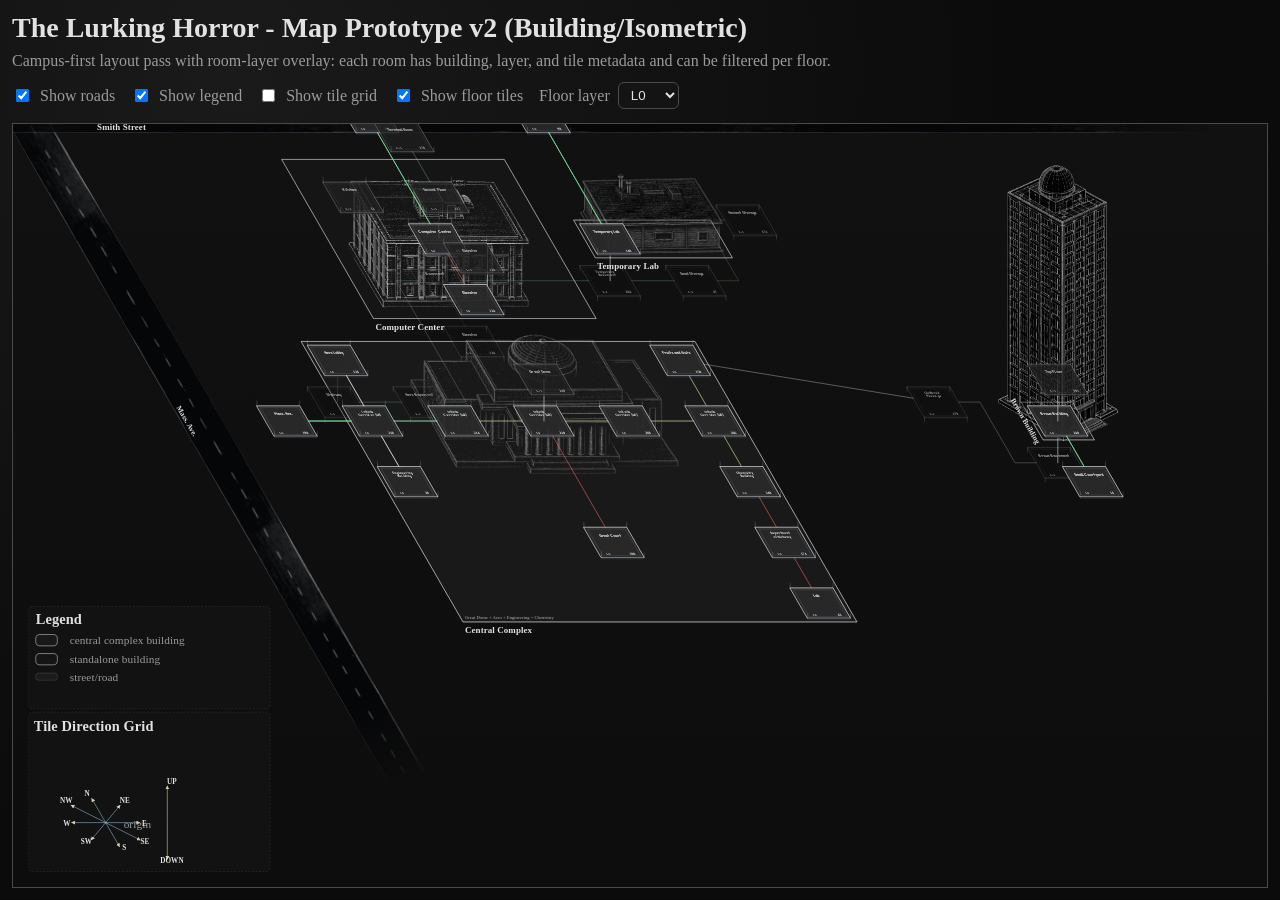
==== src/map-prototype-2.html @ 06da036b "The central core overlay has been created with Dall-e, edited with Gimp for perspective and placed m" ====
<!doctype html>
<html lang="en">
  <head>
    <meta charset="utf-8" />
    <meta name="viewport" content="width=device-width, initial-scale=1" />
    <title>TLH Map Prototype v2 - Building Isometric Layout</title>
    <style>
      @import url("https://fonts.googleapis.com/css2?family=IM+Fell+English+SC&family=Patrick+Hand&display=swap");

      :root {
        --bg: #0b0b0b;
        --panel: #151515;
        --panel-line: #4a4a4a;
        --ink: #e2e2e2;
        --muted: #9b9b9b;
        --mass: #161616;
        --floor-inactive: #262626;
        --floor-active: #444444;
        --line-primary: #e2e2e2;
        --line-secondary: #7a7a7a;
        --line-hidden: #4a4a4a;
        --danger: #6e1f1f;
      }

      * {
        box-sizing: border-box;
      }

      body {
        margin: 0;
        font-family: Georgia, "Times New Roman", serif;
        background: radial-gradient(circle at 18% 8%, #1a1a1a 0%, var(--bg) 58%);
        color: var(--ink);
        min-height: 100vh;
      }

      .page {
        width: 100vw;
        height: 100vh;
        margin: 0;
        padding: 12px;
        display: flex;
        flex-direction: column;
      }

      h1 {
        margin: 0 0 8px;
        font-size: 28px;
        font-weight: 700;
      }

      p {
        margin: 0 0 12px;
        color: var(--muted);
      }

      .controls {
        display: flex;
        flex-wrap: nowrap;
        gap: 16px;
        margin-bottom: 14px;
        color: var(--muted);
        overflow-x: auto;
        overflow-y: hidden;
        white-space: nowrap;
        scrollbar-width: thin;
      }

      .controls label {
        display: inline-flex;
        align-items: center;
        gap: 8px;
        flex: 0 0 auto;
      }

      .frame {
        border: 1px solid var(--panel-line);
        background: linear-gradient(180deg, #111111 0%, #0d0d0d 100%);
        overflow: hidden;
        flex: 1;
        min-height: 0;
      }

      svg {
        width: 100%;
        height: 100%;
        display: block;
        cursor: grab;
        user-select: none;
      }

      svg.dragging {
        cursor: grabbing;
      }

      .layer {
        fill: #191611;
        stroke: var(--panel-line);
        stroke-width: 1;
      }

      .layer-title {
        fill: var(--muted);
        font-size: 36px;
        text-anchor: middle;
      }

      .room {
        fill: var(--room-fill);
        stroke: var(--room-line);
        stroke-width: 1.3;
      }

      .room-section-b {
        stroke: #8fb9cf;
      }

      .room-section-c {
        stroke: #c6aa78;
      }

      .room-label {
        fill: var(--ink);
        font-size: 28px;
        text-anchor: middle;
        dominant-baseline: central;
      }

      .room-label-id {
        fill: var(--muted);
        font-size: 22px;
        text-anchor: middle;
        dominant-baseline: central;
      }

      .legend-item-label {
        fill: var(--muted);
        font-size: 44px;
        font-family: "IM Fell English SC", Georgia, "Times New Roman", serif;
        letter-spacing: 0.35px;
        text-anchor: start;
        dominant-baseline: central;
      }

      .grid-meta-label {
        fill: var(--muted);
        font-size: 44px;
        font-family: "IM Fell English SC", Georgia, "Times New Roman", serif;
        letter-spacing: 0.35px;
        text-anchor: start;
        dominant-baseline: central;
      }

      .building-frame {
        fill: rgba(22, 22, 22, 0.5);
        stroke: rgba(122, 122, 122, 0.55);
        stroke-width: 1.4;
        stroke-dasharray: 8 6;
        rx: 14;
      }

      .building-layer-band {
        fill: rgba(20, 18, 13, 0.48);
        stroke: rgba(120, 110, 88, 0.32);
        stroke-width: 1;
      }

      .building-frame-main {
        stroke: rgba(198, 170, 120, 0.8);
      }

      .building-frame-campus {
        stroke: rgba(143, 185, 207, 0.8);
      }

      .building-frame-underground {
        stroke: rgba(169, 154, 207, 0.8);
      }

      .section-title {
        fill: var(--line-primary);
        font-size: 32px;
        font-weight: 700;
      }

      .legend-title {
        fill: var(--line-primary);
        font-size: 56px;
        font-weight: 700;
        font-family: "IM Fell English SC", Georgia, "Times New Roman", serif;
        letter-spacing: 0.45px;
      }

      .campus-road {
        fill: rgba(38, 38, 38, 0.5);
        stroke: rgba(122, 122, 122, 0.65);
        stroke-width: 1.6;
      }

      .campus-road-base {
        fill: rgba(8, 10, 13, 0.97);
      }

      .campus-road-grain {
        fill: rgba(192, 202, 214, 0.016);
        filter: url(#road-grain-filter);
      }

      .campus-road-photo-texture {
        opacity: 0.62;
        filter: contrast(1.22) brightness(0.92);
        pointer-events: none;
      }

      .campus-road-scratch-line {
        stroke: rgba(202, 210, 220, 0.09);
        stroke-width: 0.9;
        stroke-linecap: round;
      }

      .campus-road-edge-halo {
        stroke: rgba(222, 228, 236, 0.2);
        stroke-width: 5.2;
        fill: none;
        stroke-linecap: round;
      }

      .campus-road-edge-primary {
        stroke: rgba(214, 216, 220, 0.9);
        stroke-width: 2.35;
        fill: none;
        stroke-linecap: round;
      }

      .campus-road-edge-secondary {
        stroke: rgba(158, 164, 170, 0.66);
        stroke-width: 1.28;
        fill: none;
        stroke-linecap: round;
      }

      .campus-road-centerline {
        stroke: rgba(210, 216, 224, 0.8);
        stroke-width: 1.45;
        fill: none;
        stroke-linecap: round;
      }

      .campus-road-centerline-ghost {
        stroke: rgba(190, 198, 206, 0.34);
        stroke-width: 2.6;
        fill: none;
        stroke-linecap: round;
      }

      .campus-road-junction {
        fill: rgba(8, 10, 13, 0.94);
      }

      .campus-road-junction-grain {
        fill: rgba(192, 202, 214, 0.05);
        filter: url(#road-grain-filter);
      }

      .brown-outline-main {
        fill: none;
        stroke: rgba(228, 232, 236, 0.86);
        stroke-width: 2.1;
        stroke-linejoin: round;
        stroke-linecap: round;
      }

      .brown-outline-sub {
        fill: none;
        stroke: rgba(170, 178, 186, 0.68);
        stroke-width: 1.15;
        stroke-linejoin: round;
        stroke-linecap: round;
      }

      .campus-building {
        fill: rgba(22, 22, 22, 0.9);
        stroke: rgba(226, 226, 226, 0.78);
        stroke-width: 2.5;
        rx: 16;
      }

      .campus-building-outline-overlay {
        fill: none;
        stroke: rgba(230, 234, 238, 0.8);
        stroke-width: 2.2;
        pointer-events: none;
      }

      .campus-central {
        fill: rgba(26, 26, 26, 0.94);
      }

      .campus-accent {
        stroke: rgba(226, 226, 226, 0.92);
      }

      .campus-label {
        fill: var(--line-primary);
        font-size: 48px;
        font-weight: 700;
        text-anchor: middle;
      }

      .campus-sub {
        fill: #adadad;
        font-size: 26px;
        text-anchor: middle;
      }

      .campus-label-side {
        fill: var(--line-primary);
        font-size: 38px;
        font-weight: 700;
        font-family: "IM Fell English SC", Georgia, "Times New Roman", serif;
        letter-spacing: 0.4px;
        text-anchor: middle;
        dominant-baseline: central;
      }

      .campus-sub-side {
        fill: #adadad;
        font-size: 22px;
        text-anchor: middle;
        dominant-baseline: central;
      }

      .campus-label-bottom {
        fill: var(--line-primary);
        font-size: 46px;
        font-weight: 700;
        font-family: "IM Fell English SC", Georgia, "Times New Roman", serif;
        letter-spacing: 0.5px;
        text-anchor: start;
        dominant-baseline: hanging;
      }

      .campus-sub-inside {
        fill: #b5b5b5;
        font-size: 24px;
        text-anchor: start;
        dominant-baseline: central;
      }

      .tile-grid-line {
        stroke: rgba(150, 140, 120, 0.2);
        stroke-width: 1;
      }

      .tile-grid-major {
        stroke: rgba(187, 172, 138, 0.3);
        stroke-width: 1.2;
      }

      .tile-grid-point {
        fill: rgba(206, 191, 156, 0.42);
      }

      .tile-grid-cell {
        fill: rgba(38, 38, 38, 0.16);
        stroke: rgba(122, 122, 122, 0.45);
        stroke-width: 1;
      }

      .tile-room-known {
        fill: transparent;
        stroke: var(--line-primary);
        stroke-width: 2.3;
        stroke-linejoin: round;
        stroke-linecap: round;
        filter: url(#tile-handdrawn);
      }

      .tile-room-focus {
        fill: rgba(42, 42, 42, 0.9);
        stroke: rgba(232, 236, 240, 0.98);
        stroke-width: 3.5;
        opacity: 1;
      }

      .tile-room-above {
        fill: rgba(34, 34, 34, 0.86);
        stroke: rgba(206, 210, 214, 0.84);
        stroke-width: 2.2;
        opacity: 0.8;
      }

      .tile-room-below {
        fill: rgba(18, 18, 18, 0.88);
        stroke: rgba(170, 176, 182, 0.72);
        stroke-width: 2;
        opacity: 0.58;
      }

      .tile-room-shadow {
        stroke: none;
        pointer-events: none;
      }

      .tile-room-shadow-focus {
        fill: rgba(0, 0, 0, 0.3);
      }

      .tile-room-shadow-above {
        fill: rgba(0, 0, 0, 0.24);
      }

      .tile-room-shadow-below {
        fill: rgba(0, 0, 0, 0.18);
      }

      .tile-room-rim {
        stroke-width: 0.7;
        pointer-events: none;
      }

      .tile-room-rim-focus {
        fill: rgba(36, 42, 48, 0.84);
        stroke: rgba(182, 188, 194, 0.56);
      }

      .tile-room-rim-above {
        fill: rgba(30, 34, 32, 0.78);
        stroke: rgba(166, 172, 178, 0.48);
      }

      .tile-room-rim-below {
        fill: rgba(28, 30, 32, 0.76);
        stroke: rgba(148, 154, 160, 0.46);
      }

      .tile-room-hatch {
        stroke: none;
        pointer-events: none;
      }

      .tile-room-hatch-focus {
        fill: url(#tile-hatch-focus);
        opacity: 0.36;
      }

      .tile-room-hatch-above {
        fill: url(#tile-hatch-above);
        opacity: 0.28;
      }

      .tile-room-hatch-below {
        fill: url(#tile-hatch-below);
        opacity: 0.22;
      }

      .tile-room-inset {
        fill: none;
        stroke-width: 0.95;
        stroke-linejoin: round;
        stroke-linecap: round;
        stroke-dasharray: 2.6 4.2;
        pointer-events: none;
        filter: url(#tile-handdrawn);
      }

      .tile-room-ghost {
        fill: none;
        stroke: rgba(244, 244, 244, 0.16);
        stroke-width: 0.72;
        stroke-linejoin: round;
        stroke-linecap: round;
        stroke-dasharray: 7 12;
        pointer-events: none;
        filter: url(#tile-handdrawn);
      }

      .tile-room-inset-focus {
        stroke: rgba(244, 246, 248, 0.54);
      }

      .tile-room-inset-above {
        stroke: rgba(206, 210, 214, 0.4);
      }

      .tile-room-inset-below {
        stroke: rgba(164, 170, 176, 0.34);
      }

      .tile-corner-hint {
        fill: none;
        stroke-linecap: round;
        pointer-events: none;
      }

      .tile-corner-hint-solid {
        stroke: rgba(236, 236, 236, 0.88);
        stroke-width: 1.1;
      }

      .tile-corner-hint-broken {
        stroke: rgba(224, 224, 224, 0.7);
        stroke-width: 0.9;
        stroke-dasharray: 2.8 2.8;
      }

      .tile-corner-hint-fade {
        stroke: rgba(208, 208, 208, 0.46);
        stroke-width: 0.75;
        stroke-dasharray: 2.2 3.8;
      }

      .tile-room-title {
        fill: var(--line-primary);
        font-size: 22px;
        font-weight: 700;
        font-family: "Patrick Hand", "IM Fell English SC", Georgia, "Times New Roman", serif;
        letter-spacing: 0.2px;
        text-anchor: middle;
        dominant-baseline: central;
        pointer-events: none;
      }

      .tile-room-level {
        fill: rgba(226, 226, 226, 0.85);
        font-size: 18px;
        font-weight: 700;
        text-anchor: middle;
        dominant-baseline: central;
        pointer-events: none;
      }

      .tile-room-level-inline {
        fill: rgba(220, 224, 228, 0.9);
        font-size: 16px;
        font-weight: 700;
        letter-spacing: 0.15px;
        text-anchor: start;
        dominant-baseline: central;
        pointer-events: none;
      }

      .tile-room-id-inline {
        fill: rgba(232, 236, 240, 0.92);
        font-size: 19px;
        font-weight: 700;
        text-anchor: end;
        dominant-baseline: central;
        pointer-events: none;
      }

      .tile-grid-coord {
        fill: rgba(226, 226, 226, 0.64);
        font-size: 22px;
        text-anchor: middle;
        dominant-baseline: central;
      }

      .dir-line {
        stroke-width: 2.2;
        fill: none;
        marker-end: url(#arrow-grid);
      }

      .dir-label {
        fill: var(--line-primary);
        font-size: 28px;
        font-weight: 700;
        font-family: "IM Fell English SC", Georgia, "Times New Roman", serif;
        letter-spacing: 0.4px;
        text-anchor: middle;
      }

      .floor-select {
        background: #141414;
        color: var(--ink);
        border: 1px solid var(--panel-line);
        padding: 4px 8px;
        border-radius: 6px;
      }

      .room-node-title {
        fill: #f2ead1;
        font-size: 20px;
        font-weight: 700;
        text-anchor: middle;
        dominant-baseline: central;
        pointer-events: none;
      }

      .edge-compare {
        fill: none;
        stroke-width: 2.2;
        stroke-linecap: round;
        opacity: 0.95;
      }

      .edge-match {
        stroke: #f4f2ea;
      }

      .edge-engine-only {
        stroke: #5be08a;
      }

      .edge-presentation-only {
        stroke: #ff6f6f;
      }

      .edge-depth-focus {
        stroke-width: 2.8;
        opacity: 0.98;
      }

      .edge-depth-near {
        stroke-width: 2.2;
        opacity: 0.78;
      }

      .edge-depth-far {
        stroke-width: 1.3;
        opacity: 0.48;
      }
    </style>
  </head>
  <body>
    <div class="page">
      <h1>The Lurking Horror - Map Prototype v2 (Building/Isometric)</h1>
      <p>Campus-first layout pass with room-layer overlay: each room has building, layer, and tile metadata and can be filtered per floor.</p>
      <div class="controls">
        <label><input id="toggle-roads" type="checkbox" checked /> Show roads</label>
        <label><input id="toggle-legend" type="checkbox" checked /> Show legend</label>
        <label><input id="toggle-grid" type="checkbox" /> Show tile grid</label>
        <label><input id="toggle-floor-tiles" type="checkbox" checked /> Show floor tiles</label>
        <label>
          Floor layer
          <select id="floor-filter" class="floor-select">
            <option value="all">All</option>
            <option value="L+4">L+4</option>
            <option value="L+3">L+3</option>
            <option value="L+2">L+2</option>
            <option value="L+1">L+1</option>
            <option value="L0" selected>L0</option>
            <option value="L-1">L-1</option>
            <option value="L-2">L-2</option>
            <option value="L-3">L-3</option>
            <option value="L-4">L-4</option>
            <option value="L-5">L-5</option>
            <option value="L-6">L-6</option>
          </select>
        </label>
      </div>
      <div class="frame">
        <svg id="map" viewBox="0 0 1600 980" preserveAspectRatio="xMinYMin meet" aria-label="Integrated map prototype"></svg>
      </div>
    </div>

    <script src="./map-prototype-2-data.js"></script>
    <script>
      const ROOM_W = 190;
      const ROOM_H = 56;
      const WORLD_W = 5900;
      const WORLD_H = 4200;
      const svg = document.getElementById("map");
      let viewport = null;
      let uiLayer = null;
      let legendLayer = null;
      let svgDefs = null;
      const panZoom = {
        scale: 0.42,
        tx: 20,
        ty: 20,
        minScale: 0.25,
        maxScale: 3.5,
        dragging: false,
        lastX: 0,
        lastY: 0,
        hasUserMoved: false
      };
      const floorDrag = {
        active: false,
        lastY: 0,
        carryY: 0
      };
      const FLOOR_DRAG_STEP_PX = 30;

      // Prototype model: room id + section + layer + x/y + edges.
      const MAP_MODEL = {
        sections: [
          { id: "C", label: "Section C - Main Interior + Basement" },
          { id: "B", label: "Section B - Upper Campus + Building Wings" },
          { id: "R", label: "Section R - Brown Building Cluster" },
          { id: "D", label: "Section D - Utility Underground" },
          { id: "F", label: "Section F - Wet Tunnels Inset" },
          { id: "E", label: "Section E - Dream Inset" },
          { id: "U", label: "Section U - Unknown Locations" }
        ],
        layers: [
          { id: "L+2", y: 40, h: 220 },
          { id: "L+1", y: 330, h: 220 },
          { id: "L0", y: 620, h: 260 },
          { id: "L-1", y: 950, h: 280 },
          { id: "L-2", y: 1300, h: 320 },
          { id: "L-3", y: 1690, h: 1220 }
        ],
        rooms: MapPrototype2Data.MAP_ROOMS.map((room) => ({ ...room, edges: (room.edges || []).map((edge) => ({ ...edge })) }))
      };

      const CANONICAL_LOCATIONS = [
        { id: 9, name: "Tomb" },
        { id: 15, name: "Wet Tunnel" },
        { id: 16, name: "Small Courtyard" },
        { id: 17, name: "Cinderblock Tunnel" },
        { id: 21, name: "At Platform" },
        { id: 25, name: "Brick Tunnel" },
        { id: 27, name: "Basement" },
        { id: 33, name: "Kitchen" },
        { id: 34, name: "Tunnel Entrance" },
        { id: 35, name: "Stairway" },
        { id: 37, name: "Concrete Box" },
        { id: 38, name: "Engineering Building" },
        { id: 39, name: "Muddy Tunnel" },
        { id: 42, name: "Lab" },
        { id: 47, name: "Dead Storage" },
        { id: 51, name: "Wet Tunnel" },
        { id: 65, name: "Computer Center" },
        { id: 66, name: "Steam Tunnel" },
        { id: 69, name: "Inner Lair" },
        { id: 78, name: "Steam Tunnel" },
        { id: 87, name: "Wet Tunnel" },
        { id: 98, name: "Smith Street" },
        { id: 99, name: "Large Chamber" },
        { id: 109, name: "Inside Dome" },
        { id: 110, name: "Third Floor" },
        { id: 117, name: "Wet Tunnel" },
        { id: 121, name: "Roof of Great Dome" },
        { id: 124, name: "Elevator" },
        { id: 127, name: "Roof" },
        { id: 131, name: "Wet Tunnel" },
        { id: 134, name: "Basalt Bowl" },
        { id: 136, name: "Aero Lobby" },
        { id: 137, name: "Second Floor" },
        { id: 138, name: "Steam Tunnel" },
        { id: 140, name: "Temporary Lab" },
        { id: 142, name: "Subbasement" },
        { id: 145, name: "On the Great Dome" },
        { id: 149, name: "Before the Altar" },
        { id: 150, name: "Fruits and Nuts" },
        { id: 152, name: "Place" },
        { id: 158, name: "Aero Basement" },
        { id: 161, name: "Wet Tunnel" },
        { id: 164, name: "Wet Tunnel" },
        { id: 171, name: "Ancient Storage" },
        { id: 174, name: "Department of Alchemy" },
        { id: 176, name: "Terminal Room" },
        { id: 179, name: "Cluttered Passage" },
        { id: 180, name: "Great Court" },
        { id: 181, name: "Wet Tunnel" },
        { id: 184, name: "Wet Tunnel" },
        { id: 185, name: "Smith Street" },
        { id: 187, name: "Wet Tunnel" },
        { id: 190, name: "Mass. Ave." },
        { id: 195, name: "Top Floor" },
        { id: 200, name: "Brown Basement" },
        { id: 201, name: "Renovated Cave" },
        { id: 202, name: "Temporary Basement" },
        { id: 206, name: "Infinite Corridor" },
        { id: 208, name: "Infinite Corridor" },
        { id: 210, name: "Infinite Corridor" },
        { id: 213, name: "Top of Dome" },
        { id: 214, name: "Infinite Corridor" },
        { id: 218, name: "Infinite Corridor" },
        { id: 221, name: "Steam Tunnel" },
        { id: 222, name: "Skyscraper Roof" },
        { id: 227, name: "Steam Tunnel" },
        { id: 232, name: "Wet Tunnel" },
        { id: 234, name: "Wet Tunnel" },
        { id: 240, name: "Brown Building" },
        { id: 248, name: "Chemistry Building" },
        { id: 249, name: "Great Dome" }
      ];

      const LOCATION_ID_BY_NODE_ID = { ...MapPrototype2Data.LOCATION_ID_BY_NODE_ID };

      // Wet-tunnel inset numbering is now mapped to concrete engine ids in this prototype.
      const PRESERVE_CUSTOM_LABEL_IDS = new Set([66, 78, 98, 138, 185, 206, 208, 210, 214, 218, 221, 227]);

      const CANONICAL_NAME_BY_ID = new Map(CANONICAL_LOCATIONS.map((location) => [location.id, location.name]));

      for (const room of MAP_MODEL.rooms) {
        const locationId = LOCATION_ID_BY_NODE_ID[room.id];
        if (typeof locationId === "number") {
          room.locationId = locationId;
          const canonicalName = CANONICAL_NAME_BY_ID.get(locationId);
          if (canonicalName && !PRESERVE_CUSTOM_LABEL_IDS.has(locationId)) {
            room.label = canonicalName;
          }
        }
      }

      // NOTE:
      // Unknown-location parking was removed for prototype-v2.
      // All map entities are now placed through explicit mapped room ids.

      // Align Subbasement (Section D) directly under Stairway and move linked lower sections with it.
      const sectionShiftX = {
        D: -3580,
        F: -3580,
        U: -3580
      };
      for (const room of MAP_MODEL.rooms) {
        const shiftX = sectionShiftX[room.section];
        if (typeof shiftX === "number") {
          room.x += shiftX;
        }
      }

      // Fine-tune wet-tunnel block placement independently from Section D anchors.
      const sectionFineTuneX = {
        F: -140,
        U: -140
      };
      for (const room of MAP_MODEL.rooms) {
        const shiftX = sectionFineTuneX[room.section];
        if (typeof shiftX === "number") {
          room.x += shiftX;
        }
      }

      // Expand vertical layer space with extra headroom for L+1 so the upper interior stack can breathe.
      const LAYER_STRETCH_FACTOR = {
        "L+2": 1.5,
        "L+1": 2.0,
        L0: 1.5,
        "L-1": 1.5,
        "L-2": 1.5
      };
      const oldLayerById = new Map(
        MAP_MODEL.layers.map((layer) => [
          layer.id,
          {
            y: layer.y,
            h: layer.h
          }
        ])
      );
      const layerGap = 70;
      let nextLayerY = MAP_MODEL.layers[0].y;
      for (const layer of MAP_MODEL.layers) {
        const old = oldLayerById.get(layer.id);
        if (!old) continue;
        layer.y = nextLayerY;
        const factor = LAYER_STRETCH_FACTOR[layer.id];
        layer.h = typeof factor === "number" ? Math.round(old.h * factor) : old.h;
        nextLayerY += layer.h + layerGap;
      }
      const newLayerById = new Map(
        MAP_MODEL.layers.map((layer) => [
          layer.id,
          {
            y: layer.y,
            h: layer.h
          }
        ])
      );
      for (const room of MAP_MODEL.rooms) {
        // Keep unknown-location parking grid fixed for manual triage.
        if (room.section === "U") continue;
        const oldLayer = oldLayerById.get(room.layer);
        const newLayer = newLayerById.get(room.layer);
        if (!oldLayer || !newLayer) continue;
        const ratio = (room.y - oldLayer.y) / oldLayer.h;
        room.y = newLayer.y + ratio * newLayer.h;
      }

      // Keep Terminal Room visually higher in the expanded L+1 band.
      const secondFloor = MAP_MODEL.rooms.find((room) => room.id === "second");
      const thirdFloor = MAP_MODEL.rooms.find((room) => room.id === "third");
      const terminalRoom = MAP_MODEL.rooms.find((room) => room.id === "terminal");
      const upperElevator = MAP_MODEL.rooms.find((room) => room.id === "elev_l2");
      if (secondFloor && thirdFloor && terminalRoom) {
        // Keep the core L+1 stack readable: terminal above third above second.
        thirdFloor.y = secondFloor.y - 190;
        terminalRoom.y = thirdFloor.y - 120;
      }
      if (thirdFloor && upperElevator) {
        // Keep elevator entry visually tied to third-floor level.
        upperElevator.y = thirdFloor.y + 45;
      }

      // Shift all elevator rooms one room to the right, and everything to their right with them.
      const ELEVATOR_SHIFT_X = ROOM_W + 30;
      const elevatorRoomIds = new Set(["elev_l2", "elev_l1", "elev_l0", "elev_lm1"]);
      const elevatorRooms = MAP_MODEL.rooms.filter((room) => elevatorRoomIds.has(room.id));
      const elevatorCutoffX =
        elevatorRooms.length > 0 ? Math.min(...elevatorRooms.map((room) => room.x)) : Number.POSITIVE_INFINITY;
      for (const room of MAP_MODEL.rooms) {
        if (room.section === "U") continue;
        if (room.x >= elevatorCutoffX) {
          room.x += ELEVATOR_SHIFT_X;
        }
      }

      // Final targeted adjustment:
      // move only 39/34/66 and the wet-tunnel node reached from 99 down.
      // Keep 34 exactly above 99, keep wet1 exactly below 99, and place 39/66 with fixed offsets.
      const muddyTunnel = MAP_MODEL.rooms.find((room) => room.id === "muddy");
      const tunnelEntrance = MAP_MODEL.rooms.find((room) => room.id === "tunnel_entry");
      const steamS1 = MAP_MODEL.rooms.find((room) => room.id === "steam1");
      const largeChamber = MAP_MODEL.rooms.find((room) => room.id === "large_chamber");
      const wetTunnel1 = MAP_MODEL.rooms.find((room) => room.id === "wet1");
      if (muddyTunnel && tunnelEntrance && steamS1 && largeChamber && wetTunnel1) {
        const neighborOffset = Math.round(ROOM_W * 0.6);
        tunnelEntrance.x = largeChamber.x;
        wetTunnel1.x = largeChamber.x;
        muddyTunnel.x = tunnelEntrance.x - neighborOffset;
        steamS1.x = tunnelEntrance.x + neighborOffset;
      }

      // Final deterministic room positions per room id.
      // This is the single source of truth for prototype calibration and avoids chained side-effects.
      const DETERMINISTIC_ROOM_POSITIONS = {
        aero_b: { x: 1080, y: 1605 },
        aero_lobby: { x: 680, y: 1010 },
        alc: { x: 1480, y: 1485 },
        altar: { x: 3350, y: 2140 },
        ancient: { x: 3590, y: 1605 },
        basalt: { x: 220, y: 310 },
        base: { x: 2740, y: 1605 },
        brick: { x: 3590, y: 2140 },
        brown: { x: 1760, y: 1310 },
        brown_b: { x: 1760, y: 1695 },
        chem: { x: 1480, y: 1310 },
        cinder: { x: 3590, y: 2305 },
        computer: { x: 2740, y: 1160 },
        concrete_box: { x: 2520, y: 2520 },
        cp: { x: 1940, y: 1025 },
        dead: { x: 3320, y: 1605 },
        elev_l0: { x: 2520, y: 1250 },
        elev_l1: { x: 2520, y: 900 },
        elev_l2: { x: 2520, y: 635 },
        elev_lm1: { x: 2520, y: 1740 },
        eng: { x: 680, y: 1310 },
        fn: { x: 1480, y: 1025 },
        gd: { x: 1080, y: 740 },
        great_court: { x: 1080, y: 1310 },
        ic1: { x: 680, y: 1160 },
        ic2: { x: 880, y: 1160 },
        ic3: { x: 1080, y: 1160 },
        ic4: { x: 1280, y: 1160 },
        ic5: { x: 1480, y: 1160 },
        inner_lair: { x: 1340, y: 3120 },
        inside_dome: { x: 1980, y: 340 },
        kitchen: { x: 2240, y: 780 },
        lab: { x: 1480, y: 1695 },
        large_chamber: { x: -270, y: 2520 },
        mass: { x: 480, y: 1160 },
        muddy: { x: -270, y: 2140 },
        ogd: { x: 1280, y: 250 },
        place: { x: 220, y: 160 },
        platform: { x: 220, y: 460 },
        reno: { x: 3590, y: 1990 },
        rgd: { x: 1080, y: 250 },
        roof: { x: 2740, y: 205 },
        second: { x: 2740, y: 780 },
        sky_roof: { x: 1760, y: 340 },
        small_court: { x: 1760, y: 1490 },
        smith1: { x: 2740, y: 1025 },
        smith2: { x: 3060, y: 1025 },
        stair: { x: 680, y: 1605 },
        steam1: { x: 290, y: 2140 },
        steam2: { x: 600, y: 2140 },
        steam3: { x: 1120, y: 2140 },
        steam4: { x: 1820, y: 2140 },
        steam5: { x: 2740, y: 2140 },
        sub: { x: 680, y: 1990 },
        td: { x: 1080, y: 560 },
        temp_b: { x: 3060, y: 1605 },
        temp_lab: { x: 3060, y: 1250 },
        terminal: { x: 2740, y: 470 },
        third: { x: 2740, y: 590 },
        tomb: { x: 600, y: 1840 },
        top_floor: { x: 1760, y: 820 },
        tunnel_entry: { x: 0, y: 2140 },
        wet_lair_link: { x: 1140, y: 3120 },
        wet1: { x: -270, y: 2920 },
        wet10: { x: 530, y: 3280 },
        wet11: { x: 780, y: 3280 },
        wet2: { x: 30, y: 2920 },
        wet3: { x: 280, y: 2920 },
        wet4: { x: 530, y: 2920 },
        wet5: { x: 780, y: 2920 },
        wet6: { x: 30, y: 3100 },
        wet7: { x: 280, y: 3100 },
        wet8: { x: -220, y: 3190 },
        wet9: { x: 30, y: 3280 }
      };
      for (const room of MAP_MODEL.rooms) {
        const fixed = DETERMINISTIC_ROOM_POSITIONS[room.id];
        if (fixed) {
          room.x = fixed.x;
          room.y = fixed.y;
        }
      }

      // Global horizontal realignment:
      // shift map content right relative to the layer bands;
      // keep Dream inset shifted less than the main map for readability.
      const FINAL_SECTION_SHIFT_X = {
        B: 360,
        C: 360,
        D: 360,
        F: 360,
        R: 360,
        U: 360,
        E: 220
      };
      for (const room of MAP_MODEL.rooms) {
        const shiftX = FINAL_SECTION_SHIFT_X[room.section];
        if (typeof shiftX === "number") {
          room.x += shiftX;
        }
      }

      const roomById = new Map(MAP_MODEL.rooms.map((room) => [room.id, room]));
      const layerIds = new Set(MAP_MODEL.layers.map((layer) => layer.id));
      const sectionIds = new Set(MAP_MODEL.sections.map((section) => section.id));

      for (const room of MAP_MODEL.rooms) {
        if (!layerIds.has(room.layer)) {
          throw new Error("Unknown layer '" + room.layer + "' for room '" + room.id + "'.");
        }
        if (!sectionIds.has(room.section)) {
          throw new Error("Unknown section '" + room.section + "' for room '" + room.id + "'.");
        }
        for (const edge of room.edges) {
          if (!roomById.has(edge.to)) {
            throw new Error("Unknown room id in edge " + room.id + " -> " + edge.to + ".");
          }
        }
      }

      function add(tag, attrs, text, target) {
        const el = document.createElementNS("http://www.w3.org/2000/svg", tag);
        Object.entries(attrs || {}).forEach(([k, v]) => el.setAttribute(k, String(v)));
        if (text != null) el.textContent = text;
        (target || viewport || svg).appendChild(el);
        return el;
      }

      function hashString32(input) {
        let h = 2166136261 >>> 0;
        const s = String(input || "");
        for (let i = 0; i < s.length; i += 1) {
          h ^= s.charCodeAt(i);
          h = Math.imul(h, 16777619);
        }
        return h >>> 0;
      }

      function createSeededRandom(seedInput) {
        let seed = (Number(seedInput) || 0) >>> 0;
        return () => {
          seed = (seed + 0x6d2b79f5) >>> 0;
          let t = Math.imul(seed ^ (seed >>> 15), 1 | seed);
          t ^= t + Math.imul(t ^ (t >>> 7), 61 | t);
          return ((t ^ (t >>> 14)) >>> 0) / 4294967296;
        };
      }

      function polygonSignedArea(points) {
        if (!Array.isArray(points) || points.length < 3) return 0;
        let area2 = 0;
        for (let i = 0; i < points.length; i += 1) {
          const a = points[i];
          const b = points[(i + 1) % points.length];
          area2 += a.x * b.y - b.x * a.y;
        }
        return area2 * 0.5;
      }

      function lineIntersectionInfinite(a, b, c, d) {
        const r = { x: b.x - a.x, y: b.y - a.y };
        const s = { x: d.x - c.x, y: d.y - c.y };
        const denom = r.x * s.y - r.y * s.x;
        if (Math.abs(denom) < 1e-6) return null;
        const t = ((c.x - a.x) * s.y - (c.y - a.y) * s.x) / denom;
        return { x: a.x + t * r.x, y: a.y + t * r.y };
      }

      function intersectConvexPolygons(subjectPoly, clipPoly) {
        if (!Array.isArray(subjectPoly) || !Array.isArray(clipPoly) || subjectPoly.length < 3 || clipPoly.length < 3) {
          return [];
        }
        let outputList = subjectPoly.slice();
        const clipOrientation = polygonSignedArea(clipPoly);
        const isInside = (p, a, b) => {
          const cross = (b.x - a.x) * (p.y - a.y) - (b.y - a.y) * (p.x - a.x);
          return clipOrientation >= 0 ? cross >= -1e-6 : cross <= 1e-6;
        };

        for (let i = 0; i < clipPoly.length; i += 1) {
          const cp1 = clipPoly[i];
          const cp2 = clipPoly[(i + 1) % clipPoly.length];
          const inputList = outputList.slice();
          outputList = [];
          if (!inputList.length) break;
          let s = inputList[inputList.length - 1];
          for (const e of inputList) {
            const eInside = isInside(e, cp1, cp2);
            const sInside = isInside(s, cp1, cp2);
            if (eInside) {
              if (!sInside) {
                const hit = lineIntersectionInfinite(s, e, cp1, cp2);
                if (hit) outputList.push(hit);
              }
              outputList.push(e);
            } else if (sInside) {
              const hit = lineIntersectionInfinite(s, e, cp1, cp2);
              if (hit) outputList.push(hit);
            }
            s = e;
          }
        }
        return outputList;
      }

      function drawRoadJunctionPatch(roadPolygons, roadOpacityScale) {
        const smith = roadPolygons && roadPolygons.smith;
        const mass = roadPolygons && roadPolygons.mass;
        if (!smith || !mass) return;
        const overlap = intersectConvexPolygons(smith, mass);
        if (!overlap || overlap.length < 3) return;
        const points = overlap.map((p) => p.x + "," + p.y).join(" ");
        const opacity = Math.max(0.2, Math.min(1, roadOpacityScale || 1));
        const junctionBaseOpacity = Math.max(0.12, 0.22 * opacity);
        add("polygon", { class: "campus-road-junction", points, style: "opacity:" + junctionBaseOpacity.toFixed(3) + ";" });
        add("polygon", {
          class: "campus-road-junction-grain",
          points,
          style: "opacity:" + Math.max(0.08, 0.16 * opacity).toFixed(3) + ";"
        });

        if (svgDefs) {
          const vA = { x: smith[1].x - smith[0].x, y: smith[1].y - smith[0].y };
          const vB = { x: smith[3].x - smith[0].x, y: smith[3].y - smith[0].y };
          const lenA = Math.hypot(vA.x, vA.y) || 1;
          const lenB = Math.hypot(vB.x, vB.y) || 1;
          const along = lenA >= lenB ? vA : vB;
          const shortLen = Math.min(lenA, lenB);
          const roadAngleDeg = (Math.atan2(along.y, along.x) * 180) / Math.PI;
          const center = overlap.reduce((acc, p) => ({ x: acc.x + p.x, y: acc.y + p.y }), { x: 0, y: 0 });
          center.x /= overlap.length;
          center.y /= overlap.length;

          const srcW = 2307;
          const srcH = 240;
          const texScale = 1.7;
          const texW = srcW * texScale;
          const texH = shortLen * 0.9;
          const seed = hashString32("junction:smith-mass");
          const phaseX = (seed % 997) * 0.37;
          const patternId = "road-junction-pattern-" + seed.toString(16);

          const pattern = document.createElementNS("http://www.w3.org/2000/svg", "pattern");
          pattern.setAttribute("id", patternId);
          pattern.setAttribute("patternUnits", "userSpaceOnUse");
          pattern.setAttribute("x", (center.x - texW * 0.5 - phaseX).toFixed(2));
          pattern.setAttribute("y", (center.y - texH * 0.5).toFixed(2));
          pattern.setAttribute("width", texW.toFixed(2));
          pattern.setAttribute("height", texH.toFixed(2));
          pattern.setAttribute(
            "patternTransform",
            "rotate(" + roadAngleDeg.toFixed(2) + " " + center.x.toFixed(2) + " " + center.y.toFixed(2) + ")"
          );
          const patternImage = document.createElementNS("http://www.w3.org/2000/svg", "image");
          patternImage.setAttribute("href", "assets/gfx/maps/texture_road_3.png");
          patternImage.setAttribute("x", "0");
          patternImage.setAttribute("y", "0");
          patternImage.setAttribute("width", texW.toFixed(2));
          patternImage.setAttribute("height", (srcH * (texH / 240)).toFixed(2));
          patternImage.setAttribute("preserveAspectRatio", "none");
          pattern.appendChild(patternImage);
          svgDefs.appendChild(pattern);

          add("polygon", {
            class: "campus-road-photo-texture",
            points,
            fill: "url(#" + patternId + ")",
            style: "opacity:" + Math.max(0.12, 0.24 * opacity).toFixed(3) + ";"
          });
        }
      }

      function drawStyledRoadBlock(block, pts, roadOpacityScale) {
        if (!pts || pts.length !== 4) return;
        const p0 = pts[0];
        const p1 = pts[1];
        const p2 = pts[2];
        const p3 = pts[3];
        const vec = (a, b) => ({ x: b.x - a.x, y: b.y - a.y });
        const len = (v) => Math.hypot(v.x, v.y) || 1;
        const norm = (v) => {
          const d = len(v);
          return { x: v.x / d, y: v.y / d };
        };
        const addv = (a, b) => ({ x: a.x + b.x, y: a.y + b.y });
        const mul = (v, s) => ({ x: v.x * s, y: v.y * s });
        const midpoint = (a, b) => ({ x: (a.x + b.x) * 0.5, y: (a.y + b.y) * 0.5 });

        const vA = vec(p0, p1);
        const vB = vec(p0, p3);
        const lenA = len(vA);
        const lenB = len(vB);
        const alongA = lenA >= lenB;
        const axisVec = alongA ? vA : vB;
        const crossVec = alongA ? vB : vA;
        const u = norm(axisVec);
        const n = norm(crossVec);
        const longLen = Math.max(lenA, lenB);
        const shortLen = Math.min(lenA, lenB);
        const extendLen = Math.max(90, Math.min(260, longLen * 0.1));
        const ext = mul(u, extendLen);

        // Extend road geometry slightly so ends can fade into the distance.
        const rp0 = alongA ? addv(p0, mul(ext, -1)) : addv(p0, mul(ext, -1));
        const rp1 = alongA ? addv(p1, ext) : addv(p1, mul(ext, -1));
        const rp2 = alongA ? addv(p2, ext) : addv(p2, ext);
        const rp3 = alongA ? addv(p3, mul(ext, -1)) : addv(p3, ext);

        const center = {
          x: (rp0.x + rp1.x + rp2.x + rp3.x) * 0.25,
          y: (rp0.y + rp1.y + rp2.y + rp3.y) * 0.25
        };

        const sideA0 = alongA ? rp0 : rp0;
        const sideA1 = alongA ? rp1 : rp3;
        const sideB0 = alongA ? rp3 : rp1;
        const sideB1 = alongA ? rp2 : rp2;
        const centerStart = alongA ? midpoint(rp0, rp3) : midpoint(rp0, rp1);
        const centerEnd = alongA ? midpoint(rp1, rp2) : midpoint(rp3, rp2);
        const seed = hashString32("road:" + String(block.id || ""));
        const rnd = createSeededRandom(seed);
        const points = [rp0, rp1, rp2, rp3].map((p) => p.x + "," + p.y).join(" ");

        const opacity = Math.max(0.28, Math.min(1, roadOpacityScale || 1));
        let fadeMaskRef = null;
        if (svgDefs) {
          const gradientId = "road-fade-grad-" + String(block.id || "road") + "-" + seed.toString(16);
          const maskId = "road-fade-mask-" + String(block.id || "road") + "-" + seed.toString(16);
          const grad = document.createElementNS("http://www.w3.org/2000/svg", "linearGradient");
          grad.setAttribute("id", gradientId);
          grad.setAttribute("gradientUnits", "userSpaceOnUse");
          grad.setAttribute("x1", centerStart.x.toFixed(2));
          grad.setAttribute("y1", centerStart.y.toFixed(2));
          grad.setAttribute("x2", centerEnd.x.toFixed(2));
          grad.setAttribute("y2", centerEnd.y.toFixed(2));
          const mkStop = (offset, color, opacityVal) => {
            const stop = document.createElementNS("http://www.w3.org/2000/svg", "stop");
            stop.setAttribute("offset", offset);
            stop.setAttribute("stop-color", color);
            stop.setAttribute("stop-opacity", opacityVal);
            grad.appendChild(stop);
          };
          mkStop("0%", "#ffffff", "0");
          mkStop("12%", "#ffffff", "1");
          mkStop("88%", "#ffffff", "1");
          mkStop("100%", "#ffffff", "0");
          svgDefs.appendChild(grad);

          const mask = document.createElementNS("http://www.w3.org/2000/svg", "mask");
          mask.setAttribute("id", maskId);
          const maskPoly = document.createElementNS("http://www.w3.org/2000/svg", "polygon");
          maskPoly.setAttribute("points", points);
          maskPoly.setAttribute("fill", "url(#" + gradientId + ")");
          mask.appendChild(maskPoly);
          svgDefs.appendChild(mask);
          fadeMaskRef = "url(#" + maskId + ")";
        }
        const roadGroup = add("g", {
          class: "campus-road-styled",
          "data-road-id": String(block.id || ""),
          style: "opacity:" + opacity.toFixed(3) + ";"
        });
        if (fadeMaskRef) {
          roadGroup.setAttribute("mask", fadeMaskRef);
        }
        add("polygon", { class: "campus-road-base", points }, null, roadGroup);
        if (svgDefs) {
          const patternId = "road-texture-pattern-" + String(block.id || "road") + "-" + seed.toString(16);
          const roadAngleDeg = (Math.atan2(u.y, u.x) * 180) / Math.PI;
          const texScale = 1.7;
          // Use only the central asphalt strip from the source texture so
          // source-side road edges/markings don't fight our vector road edges.
          const srcW = 2307;
          const srcH = 240;
          const cropTopPx = 0;
          const cropHeightPx = 240;
          const texW = srcW * texScale;
          const texH = shortLen * 0.9;
          const phaseX = (seed % 997) * 0.37;

          const pattern = document.createElementNS("http://www.w3.org/2000/svg", "pattern");
          pattern.setAttribute("id", patternId);
          pattern.setAttribute("patternUnits", "userSpaceOnUse");
          pattern.setAttribute("x", (center.x - texW * 0.5 - phaseX).toFixed(2));
          pattern.setAttribute("y", (center.y - texH * 0.5).toFixed(2));
          pattern.setAttribute("width", texW.toFixed(2));
          pattern.setAttribute("height", texH.toFixed(2));
          pattern.setAttribute(
            "patternTransform",
            "rotate(" + roadAngleDeg.toFixed(2) + " " + center.x.toFixed(2) + " " + center.y.toFixed(2) + ")"
          );
          const patternImage = document.createElementNS("http://www.w3.org/2000/svg", "image");
          patternImage.setAttribute("href", "assets/gfx/maps/texture_road_3.png");
          patternImage.setAttribute("x", "0");
          patternImage.setAttribute("y", (-cropTopPx * (texH / cropHeightPx)).toFixed(2));
          patternImage.setAttribute("width", texW.toFixed(2));
          patternImage.setAttribute("height", (srcH * (texH / cropHeightPx)).toFixed(2));
          patternImage.setAttribute("preserveAspectRatio", "none");
          pattern.appendChild(patternImage);
          svgDefs.appendChild(pattern);

          add("polygon", { class: "campus-road-photo-texture", points, fill: "url(#" + patternId + ")" }, null, roadGroup);
        }
        add("polygon", { class: "campus-road-grain", points }, null, roadGroup);

        const halfLong = longLen * 0.5;
        const halfShort = shortLen * 0.5;
        const scratchCount = Math.max(12, Math.round(longLen / 22));
        const longMargin = Math.max(20, longLen * 0.065);
        const shortMargin = Math.max(7, shortLen * 0.18);

        for (let i = 0; i < scratchCount; i += 1) {
          const along = (rnd() * 2 - 1) * Math.max(8, halfLong - longMargin);
          const across = (rnd() * 2 - 1) * Math.max(2, halfShort - shortMargin);
          const segmentLen = 10 + rnd() * 30;
          const normalJitter = (rnd() * 2 - 1) * 1.4;
          const base = addv(addv(center, mul(u, along)), mul(n, across));
          const s0 = addv(addv(base, mul(u, -segmentLen * 0.5)), mul(n, normalJitter));
          const s1 = addv(addv(base, mul(u, segmentLen * 0.5)), mul(n, normalJitter));
          const alpha = 0.08 + rnd() * 0.12;
          add(
            "line",
            {
              class: "campus-road-scratch-line",
              x1: s0.x.toFixed(2),
              y1: s0.y.toFixed(2),
              x2: s1.x.toFixed(2),
              y2: s1.y.toFixed(2),
              style: "stroke-opacity:" + alpha.toFixed(3) + ";"
            },
            null,
            roadGroup
          );
        }

        // SVG road side-edge strokes disabled for texture evaluation pass.

        // SVG centerline disabled for texture-evaluation pass.
      }

      const CAMPUS_BLOCKS = [
        // Every block is defined by inclusive tile bounds:
        // top-left (tl) and bottom-right (br), using grid coordinates (c/rank).
        // A1 is bottom-left.
        { id: "mass", type: "road-v", label: "Mass. Ave.", bounds: { tl: { c: 3, rank: 11 }, br: { c: 3, rank: 1 } } },
        { id: "smith", type: "road-h", label: "Smith Street", bounds: { tl: { c: 3, rank: 11 }, br: { c: 16, rank: 11 } } },
        { id: "computer", type: "building", label: "Computer Center", sub: "start area", bounds: { tl: { c: 6, rank: 10 }, br: { c: 8, rank: 8 } } },
        { id: "temp", type: "building", label: "Temporary Lab", sub: "separate wing", bounds: { tl: { c: 9, rank: 9 }, br: { c: 10, rank: 9 } } },
        {
          id: "central",
          type: "building-central",
          label: "Central Complex",
          sub: "Great Dome + Aero + Engineering + Chemistry",
          bounds: { tl: { c: 5, rank: 7 }, br: { c: 9, rank: 3 } }
        },
        { id: "brown", type: "building", label: "Brown Building", sub: "18-floor skyscraper", bounds: { tl: { c: 13, rank: 6 }, br: { c: 13, rank: 6 } } },
        // Hidden placement zones for underground grouping.
        { id: "steam", type: "placement-zone", hidden: true, bounds: { tl: { c: 4, rank: 3 }, br: { c: 10, rank: 2 } } },
        { id: "wet", type: "placement-zone", hidden: true, bounds: { tl: { c: 4, rank: 1 }, br: { c: 10, rank: 1 } } },
        { id: "brick", type: "placement-zone", hidden: true, bounds: { tl: { c: 9, rank: 9 }, br: { c: 11, rank: 8 } } }
      ];

      // Booklet-inspired placement grid:
      // - orthogonal cardinals as the primary placement axis
      // - diagonals as combined horizontal/vertical tile deltas
      // - up/down as level deltas (separate from planar compass movement)
      const TILE_GRID = {
        originX: 1120,
        originY: 500,
        cellW: 220,
        axisStep: 180,
        northTiltFromVerticalDeg: 30,
        levelY: 260,
        cols: 17,
        rows: 11
      };

      // Keep road spans tied to current grid dimensions.
      // - Vertical road: full rank span (1..rows)
      // - Horizontal road: full file span (A..last column)
      const massRoad = CAMPUS_BLOCKS.find((b) => b.id === "mass");
      if (massRoad) {
        massRoad.bounds = { tl: { c: 3, rank: TILE_GRID.rows }, br: { c: 3, rank: 1 } };
      }
      const smithRoad = CAMPUS_BLOCKS.find((b) => b.id === "smith");
      if (smithRoad) {
        smithRoad.bounds = { tl: { c: 3, rank: 11 }, br: { c: TILE_GRID.cols - 1, rank: 11 } };
      }

      const northTiltRad = (TILE_GRID.northTiltFromVerticalDeg * Math.PI) / 180;
      const axisDx = Math.sin(northTiltRad) * TILE_GRID.axisStep;
      const axisDy = Math.cos(northTiltRad) * TILE_GRID.axisStep;

      // Parallelogram tile basis:
      // - E axis: horizontal tile top/bottom
      // - S axis: down-right vector so side edges go up-left (booklet-like)
      const ISO_BASIS_E = { dx: TILE_GRID.cellW, dy: 0 };
      const ISO_BASIS_S = { dx: axisDx, dy: axisDy };

      // Half-tile free space on each side of every tile.
      // Effective center-to-center spacing becomes exactly one full tile in both basis directions.
      const TILE_GUTTER_SIDE = 0.5;
      const TILE_STEP_FACTOR = 1 + TILE_GUTTER_SIDE * 2;
      const STEP_E = {
        dx: ISO_BASIS_E.dx * TILE_STEP_FACTOR,
        dy: ISO_BASIS_E.dy * TILE_STEP_FACTOR
      };
      const STEP_S = {
        dx: ISO_BASIS_S.dx * TILE_STEP_FACTOR,
        dy: ISO_BASIS_S.dy * TILE_STEP_FACTOR
      };

      // Compass is derived from the same isometric lattice vectors as the grid.
      // This keeps direction arrows and tile placement orientation perfectly aligned.
      const COMPASS_SCALE = 1.1;
      const N_BASE = { dx: -ISO_BASIS_S.dx * COMPASS_SCALE, dy: -ISO_BASIS_S.dy * COMPASS_SCALE };
      const E_BASE = { dx: ISO_BASIS_E.dx * COMPASS_SCALE, dy: ISO_BASIS_E.dy * COMPASS_SCALE };

      const DIRECTION_VECTORS = {
        N: { dx: N_BASE.dx, dy: N_BASE.dy },
        S: { dx: -N_BASE.dx, dy: -N_BASE.dy },
        E: { dx: E_BASE.dx, dy: E_BASE.dy },
        W: { dx: -E_BASE.dx, dy: -E_BASE.dy },
        NE: { dx: (N_BASE.dx + E_BASE.dx) * 0.72, dy: (N_BASE.dy + E_BASE.dy) * 0.72 },
        SE: { dx: (-N_BASE.dx + E_BASE.dx) * 0.72, dy: (-N_BASE.dy + E_BASE.dy) * 0.72 },
        SW: { dx: (-N_BASE.dx - E_BASE.dx) * 0.72, dy: (-N_BASE.dy - E_BASE.dy) * 0.72 },
        NW: { dx: (N_BASE.dx - E_BASE.dx) * 0.72, dy: (N_BASE.dy - E_BASE.dy) * 0.72 },
        UP: { dx: 0, dy: -TILE_GRID.levelY },
        DOWN: { dx: 0, dy: TILE_GRID.levelY }
      };

      function anchorAtTile(c, rank) {
        const r = TILE_GRID.rows - rank;
        return {
          x: TILE_GRID.originX + c * STEP_E.dx + r * STEP_S.dx,
          y: TILE_GRID.originY + c * STEP_E.dy + r * STEP_S.dy
        };
      }

      function gridAnchor(c, rFromTop) {
        return {
          x: TILE_GRID.originX + c * STEP_E.dx + rFromTop * STEP_S.dx,
          y: TILE_GRID.originY + c * STEP_E.dy + rFromTop * STEP_S.dy
        };
      }

      function tileLegendFrame() {
        const gridCorners = [
          gridAnchor(0, 0),
          gridAnchor(TILE_GRID.cols, 0),
          gridAnchor(0, TILE_GRID.rows),
          gridAnchor(TILE_GRID.cols, TILE_GRID.rows)
        ];
        const gridMinX = Math.min(...gridCorners.map((p) => p.x));
        const a1Anchor = anchorAtTile(0, 1);
        const a1P1 = { x: a1Anchor.x + ISO_BASIS_E.dx, y: a1Anchor.y + ISO_BASIS_E.dy };
        const a1P3 = { x: a1Anchor.x + ISO_BASIS_S.dx, y: a1Anchor.y + ISO_BASIS_S.dy };
        const a1P2 = { x: a1P1.x + ISO_BASIS_S.dx, y: a1P1.y + ISO_BASIS_S.dy };
        const a1BottomY = Math.max(a1Anchor.y, a1P1.y, a1P2.y, a1P3.y);

        const w = 1170;
        const h = 520;
        const x = Math.max(30, gridMinX - 120);
        const y = a1BottomY - h;
        return { x, y, w, h };
      }

      function colToLetters(index) {
        let n = index + 1;
        let s = "";
        while (n > 0) {
          const rem = (n - 1) % 26;
          s = String.fromCharCode(65 + rem) + s;
          n = Math.floor((n - 1) / 26);
        }
        return s;
      }

      function lettersToCol(letters) {
        let n = 0;
        const s = String(letters || "").toUpperCase();
        for (let i = 0; i < s.length; i += 1) {
          const code = s.charCodeAt(i);
          if (code < 65 || code > 90) continue;
          n = n * 26 + (code - 64);
        }
        return Math.max(0, n - 1);
      }

      function parseTileLabel(tileLabel) {
        const m = /^([A-Za-z]+)(\d+)$/.exec(String(tileLabel || "").trim());
        if (!m) return null;
        const c = lettersToCol(m[1]);
        const rank = Number(m[2]);
        if (!Number.isFinite(rank)) return null;
        return { c, rank };
      }

      function tileCenter(c, rank) {
        const p0 = anchorAtTile(c, rank);
        return {
          x: p0.x + (ISO_BASIS_E.dx + ISO_BASIS_S.dx) * 0.5,
          y: p0.y + (ISO_BASIS_E.dy + ISO_BASIS_S.dy) * 0.5
        };
      }

      function tileCorners(c, rank) {
        const p0 = anchorAtTile(c, rank);
        const p1 = { x: p0.x + ISO_BASIS_E.dx, y: p0.y + ISO_BASIS_E.dy };
        const p3 = { x: p0.x + ISO_BASIS_S.dx, y: p0.y + ISO_BASIS_S.dy };
        const p2 = { x: p1.x + ISO_BASIS_S.dx, y: p1.y + ISO_BASIS_S.dy };
        return { p0, p1, p2, p3 };
      }

      function polygonPointsWithOffset(p0, p1, p2, p3, offsetY) {
        return (
          p0.x +
          "," +
          (p0.y + offsetY) +
          " " +
          p1.x +
          "," +
          (p1.y + offsetY) +
          " " +
          p2.x +
          "," +
          (p2.y + offsetY) +
          " " +
          p3.x +
          "," +
          (p3.y + offsetY)
        );
      }

      function insetTileCorners(p0, p1, p2, p3, insetFactor) {
        const center = {
          x: (p0.x + p1.x + p2.x + p3.x) / 4,
          y: (p0.y + p1.y + p2.y + p3.y) / 4
        };
        const moveTowardCenter = (p) => ({
          x: p.x + (center.x - p.x) * insetFactor,
          y: p.y + (center.y - p.y) * insetFactor
        });
        return {
          p0: moveTowardCenter(p0),
          p1: moveTowardCenter(p1),
          p2: moveTowardCenter(p2),
          p3: moveTowardCenter(p3)
        };
      }

      function drawCornerVerticalHints(p0, p1, p2, p3, offsetY, directionSign, hintColors) {
        const total = Math.max(12, Math.abs(ISO_BASIS_S.dy) * 0.18);
        const solid = total * 0.5;
        const broken = total * 0.32;
        const fade = total * 0.18;
        const gap1 = 1.8;
        const gap2 = 1.4;
        const corners = [p0, p1, p2, p3];
        for (const c of corners) {
          const x = c.x;
          const y0 = c.y + offsetY;
          const y1 = y0 + directionSign * solid;
          const y2a = y1 + directionSign * gap1;
          const y2b = y2a + directionSign * broken;
          const y3a = y2b + directionSign * gap2;
          const y3b = y3a + directionSign * fade;
          add("line", {
            class: "tile-corner-hint tile-corner-hint-solid",
            x1: x,
            y1: y0,
            x2: x,
            y2: y1,
            style: "stroke:" + hintColors.solid + ";"
          });
          add("line", {
            class: "tile-corner-hint tile-corner-hint-broken",
            x1: x,
            y1: y2a,
            x2: x,
            y2: y2b,
            style: "stroke:" + hintColors.broken + ";"
          });
          add("line", {
            class: "tile-corner-hint tile-corner-hint-fade",
            x1: x,
            y1: y3a,
            x2: x,
            y2: y3b,
            style: "stroke:" + hintColors.fade + ";"
          });
        }
      }

      function splitTileTitleLines(label, maxCharsPerLine) {
        const text = String(label || "").trim();
        if (!text) return [""];
        const maxChars = Number.isFinite(maxCharsPerLine) ? maxCharsPerLine : 16;
        if (text.length <= maxChars) return [text];

        const words = text.split(/\s+/).filter(Boolean);
        if (words.length <= 1) {
          const mid = Math.ceil(text.length / 2);
          return [text.slice(0, mid).trim(), text.slice(mid).trim()].filter(Boolean);
        }

        let bestIdx = 1;
        let bestScore = Number.POSITIVE_INFINITY;
        for (let i = 1; i < words.length; i += 1) {
          const left = words.slice(0, i).join(" ");
          const right = words.slice(i).join(" ");
          const score = Math.abs(left.length - right.length);
          if (score < bestScore) {
            bestScore = score;
            bestIdx = i;
          }
        }
        const line1 = words.slice(0, bestIdx).join(" ").trim();
        const line2 = words.slice(bestIdx).join(" ").trim();
        return [line1, line2].filter(Boolean);
      }

      function tilesInBounds(bounds) {
        const c0 = Math.min(bounds.tl.c, bounds.br.c);
        const c1 = Math.max(bounds.tl.c, bounds.br.c);
        const rankBottom = Math.min(bounds.tl.rank, bounds.br.rank);
        const rankTop = Math.max(bounds.tl.rank, bounds.br.rank);
        const tiles = [];
        for (let rank = rankTop; rank >= rankBottom; rank -= 1) {
          for (let c = c0; c <= c1; c += 1) {
            tiles.push({ c, rank });
          }
        }
        return tiles;
      }

      // Draft deterministic room layout for manual review.
      // This is the only source for room->tile assignment in prototype-v2.
      // Core rule (authoritative): L0 tiles are leading for planar position.
      // - Cardinal directions (N/E/S/W + diagonals) move across tiles.
      // - Up/Down only changes layer and keeps the same tile.
      const ROOM_LAYOUT = { ...MapPrototype2Data.ROOM_LAYOUT };

      const ROOM_LAYOUT_UNKNOWN = {};

      // Engine-derived edges snapshot (location-map-discovery.json), embedded for visual diffing.
      // Keep command-level uniqueness so multiple edges between the same rooms can still be rendered.
      const ENGINE_EDGE_SNAPSHOT = [
        { from: 9, to: 142, command: "exit" },
        { from: 9, to: 142, command: "southeast" },
        { from: 15, to: 131, command: "west" },
        { from: 15, to: 184, command: "down" },
        { from: 15, to: 187, command: "east" },
        { from: 16, to: 240, command: "enter" },
        { from: 16, to: 240, command: "north" },
        { from: 17, to: 25, command: "north" },
        { from: 25, to: 17, command: "south" },
        { from: 25, to: 201, command: "north" },
        { from: 27, to: 65, command: "up" },
        { from: 27, to: 158, command: "west" },
        { from: 27, to: 202, command: "east" },
        { from: 33, to: 137, command: "east" },
        { from: 34, to: 39, command: "down" },
        { from: 34, to: 39, command: "enter" },
        { from: 34, to: 39, command: "west" },
        { from: 34, to: 221, command: "east" },
        { from: 35, to: 136, command: "up" },
        { from: 35, to: 142, command: "down" },
        { from: 35, to: 158, command: "east" },
        { from: 38, to: 218, command: "north" },
        { from: 39, to: 34, command: "east" },
        { from: 39, to: 34, command: "up" },
        { from: 39, to: 99, command: "down" },
        { from: 47, to: 202, command: "west" },
        { from: 51, to: 87, command: "north" },
        { from: 51, to: 131, command: "west" },
        { from: 51, to: 181, command: "down" },
        { from: 51, to: 232, command: "east" },
        { from: 65, to: 27, command: "down" },
        { from: 65, to: 137, command: "up" },
        { from: 65, to: 185, command: "north" },
        { from: 66, to: 34, command: "west" },
        { from: 66, to: 78, command: "east" },
        { from: 78, to: 138, command: "east" },
        { from: 87, to: 51, command: "south" },
        { from: 87, to: 117, command: "down" },
        { from: 87, to: 117, command: "east" },
        { from: 87, to: 131, command: "up" },
        { from: 87, to: 232, command: "west" },
        { from: 98, to: 140, command: "enter" },
        { from: 98, to: 140, command: "south" },
        { from: 98, to: 185, command: "west" },
        { from: 99, to: 39, command: "up" },
        { from: 110, to: 127, command: "exit" },
        { from: 110, to: 127, command: "up" },
        { from: 110, to: 137, command: "down" },
        { from: 117, to: 161, command: "up" },
        { from: 117, to: 234, command: "west" },
        { from: 121, to: 145, command: "up" },
        { from: 127, to: 110, command: "down" },
        { from: 127, to: 110, command: "enter" },
        { from: 131, to: 15, command: "north" },
        { from: 131, to: 87, command: "south" },
        { from: 131, to: 164, command: "east" },
        { from: 131, to: 234, command: "west" },
        { from: 134, to: 21, command: "down" },
        { from: 134, to: 21, command: "enter" },
        { from: 134, to: 152, command: "up" },
        { from: 136, to: 35, command: "down" },
        { from: 136, to: 218, command: "south" },
        { from: 137, to: 33, command: "west" },
        { from: 137, to: 65, command: "down" },
        { from: 137, to: 110, command: "up" },
        { from: 137, to: 176, command: "north" },
        { from: 140, to: 98, command: "exit" },
        { from: 140, to: 98, command: "north" },
        { from: 140, to: 202, command: "down" },
        { from: 142, to: 9, command: "northwest" },
        { from: 142, to: 35, command: "up" },
        { from: 145, to: 121, command: "down" },
        { from: 149, to: 201, command: "up" },
        { from: 150, to: 179, command: "down" },
        { from: 150, to: 206, command: "south" },
        { from: 152, to: 134, command: "down" },
        { from: 158, to: 27, command: "east" },
        { from: 158, to: 35, command: "west" },
        { from: 161, to: 15, command: "north" },
        { from: 161, to: 117, command: "down" },
        { from: 161, to: 164, command: "up" },
        { from: 161, to: 184, command: "east" },
        { from: 164, to: 131, command: "down" },
        { from: 164, to: 184, command: "up" },
        { from: 164, to: 187, command: "east" },
        { from: 164, to: 234, command: "west" },
        { from: 171, to: 47, command: "west" },
        { from: 176, to: 137, command: "exit" },
        { from: 176, to: 137, command: "south" },
        { from: 179, to: 150, command: "up" },
        { from: 179, to: 200, command: "southeast" },
        { from: 181, to: 51, command: "up" },
        { from: 184, to: 15, command: "up" },
        { from: 184, to: 161, command: "down" },
        { from: 184, to: 164, command: "east" },
        { from: 185, to: 65, command: "enter" },
        { from: 185, to: 65, command: "south" },
        { from: 185, to: 98, command: "east" },
        { from: 187, to: 15, command: "south" },
        { from: 187, to: 99, command: "up" },
        { from: 187, to: 164, command: "north" },
        { from: 190, to: 218, command: "east" },
        { from: 190, to: 218, command: "enter" },
        { from: 195, to: 240, command: "down" },
        { from: 200, to: 179, command: "northwest" },
        { from: 200, to: 240, command: "up" },
        { from: 201, to: 25, command: "south" },
        { from: 201, to: 149, command: "down" },
        { from: 202, to: 27, command: "west" },
        { from: 202, to: 47, command: "east" },
        { from: 202, to: 140, command: "up" },
        { from: 206, to: 208, command: "west" },
        { from: 208, to: 210, command: "west" },
        { from: 210, to: 214, command: "west" },
        { from: 210, to: 249, command: "up" },
        { from: 214, to: 218, command: "west" },
        { from: 218, to: 38, command: "south" },
        { from: 218, to: 136, command: "north" },
        { from: 218, to: 190, command: "exit" },
        { from: 218, to: 190, command: "west" },
        { from: 218, to: 214, command: "east" },
        { from: 221, to: 227, command: "east" },
        { from: 222, to: 109, command: "up" },
        { from: 232, to: 161, command: "east" },
        { from: 234, to: 117, command: "up" },
        { from: 234, to: 131, command: "east" },
        { from: 234, to: 164, command: "south" },
        { from: 234, to: 187, command: "west" },
        { from: 240, to: 16, command: "exit" },
        { from: 240, to: 16, command: "south" },
        { from: 240, to: 195, command: "up" },
        { from: 240, to: 200, command: "down" },
        { from: 248, to: 206, command: "north" },
        { from: 249, to: 210, command: "down" }
      ];

      const ROOM_TILE_METADATA = [];
      const ROOM_LAYOUT_MISSING = [];
      const ROOM_LAYOUT_INVALID = [];
      const MAP_HIDDEN_ROOM_IDS = new Set(["place", "basalt", "platform"]);

      for (const room of MAP_MODEL.rooms) {
        const spec = ROOM_LAYOUT[room.id] || ROOM_LAYOUT_UNKNOWN[room.id];
        if (!spec) {
          ROOM_LAYOUT_MISSING.push(room.id);
          continue;
        }
        const tile = parseTileLabel(spec.tile);
        if (!tile) {
          ROOM_LAYOUT_INVALID.push({ id: room.id, tile: spec.tile });
          continue;
        }
        ROOM_TILE_METADATA.push({
          id: room.id,
          label: room.label,
          locationId: room.locationId,
          building: spec.building || "unknown",
          layer: spec.layer || room.layer,
          tile,
          tileLabel: String(spec.tile).toUpperCase()
        });
      }

      window.ROOM_TILE_METADATA = ROOM_TILE_METADATA;
      window.ROOM_LAYOUT_MISSING = ROOM_LAYOUT_MISSING;
      window.ROOM_LAYOUT_INVALID = ROOM_LAYOUT_INVALID;

      // Validation: up/down edges must keep the same tile (layer-only movement).
      const LAYOUT_RULE_VIOLATIONS = [];
      const LAYOUT_LAYER_RULE_VIOLATIONS = [];
      const layerToLevel = (layerId) => {
        if (layerId === "L0") return 0;
        const m = /^L([+-])(\d+)$/.exec(String(layerId || ""));
        if (!m) return null;
        return (m[1] === "+" ? 1 : -1) * Number(m[2] || 0);
      };
      for (const room of MAP_MODEL.rooms) {
        const fromSpec = ROOM_LAYOUT[room.id] || ROOM_LAYOUT_UNKNOWN[room.id];
        if (!fromSpec || !fromSpec.tile) continue;
        const fromTile = String(fromSpec.tile).toUpperCase();
        const fromLevel = layerToLevel(fromSpec.layer);
        for (const edge of room.edges || []) {
          const label = String(edge.label || "").toLowerCase();
          if (!label.includes("up") && !label.includes("down")) continue;
          const toSpec = ROOM_LAYOUT[edge.to] || ROOM_LAYOUT_UNKNOWN[edge.to];
          if (!toSpec || !toSpec.tile) continue;
          const toTile = String(toSpec.tile).toUpperCase();
          const toLevel = layerToLevel(toSpec.layer);
          if (fromTile !== toTile) {
            LAYOUT_RULE_VIOLATIONS.push({
              from: room.id,
              to: edge.to,
              label: edge.label,
              fromTile,
              toTile
            });
          }
          if (fromLevel != null && toLevel != null) {
            const expectedDelta = label.includes("up") && !label.includes("down") ? 1 : label.includes("down") ? -1 : null;
            if (expectedDelta != null && toLevel - fromLevel !== expectedDelta) {
              LAYOUT_LAYER_RULE_VIOLATIONS.push({
                from: room.id,
                to: edge.to,
                label: edge.label,
                fromLayer: fromSpec.layer,
                toLayer: toSpec.layer
              });
            }
          }
        }
      }
      window.LAYOUT_RULE_VIOLATIONS = LAYOUT_RULE_VIOLATIONS;
      window.LAYOUT_LAYER_RULE_VIOLATIONS = LAYOUT_LAYER_RULE_VIOLATIONS;

      function buildLayerRenderContext(layerFilter) {
        const verticalEdgeLength = Math.hypot(STEP_E.dx, STEP_E.dy);
        const layerStep = verticalEdgeLength * 0.4875;
        if (layerFilter === "all") {
          return {
            focusLevel: null,
            layerStep,
            includeRoom: () => true,
            layerOffsetY: () => 0,
            relativeLevel: () => 0
          };
        }
        const focusLevel = layerToLevel(layerFilter);
        if (focusLevel == null) {
          return {
            focusLevel: null,
            layerStep,
            includeRoom: (room) => room.layer === layerFilter,
            layerOffsetY: () => 0,
            relativeLevel: () => 0
          };
        }
        return {
          focusLevel,
          layerStep,
          includeRoom: (room) => {
            const roomLevel = layerToLevel(room.layer);
            if (roomLevel == null) return false;
            return Math.abs(roomLevel - focusLevel) <= 1;
          },
          layerOffsetY: (room) => {
            const roomLevel = layerToLevel(room.layer);
            if (roomLevel == null) return 0;
            return (focusLevel - roomLevel) * layerStep;
          },
          relativeLevel: (room) => {
            const roomLevel = layerToLevel(room.layer);
            if (roomLevel == null) return 0;
            return roomLevel - focusLevel;
          }
        };
      }

      function roomLayerVisual(relativeLevel) {
        if (relativeLevel > 0) {
          return {
            tileClass: "tile-room-above",
            shadowClass: "tile-room-shadow-above",
            rimClass: "tile-room-rim-above",
            rimDepth: 7,
            hatchClass: "tile-room-hatch-above",
            insetClass: "tile-room-inset-above",
            titleFill: "rgba(218, 222, 226, 0.86)",
            levelFill: "rgba(212, 218, 224, 0.9)",
            levelBadgeFill: "rgba(44, 46, 50, 0.66)",
            levelBadgeStroke: "rgba(186, 190, 196, 0.72)",
            cornerHint: {
              solid: "rgba(206, 210, 214, 0.9)",
              broken: "rgba(206, 210, 214, 0.72)",
              fade: "rgba(206, 210, 214, 0.48)"
            }
          };
        }
        if (relativeLevel < 0) {
          return {
            tileClass: "tile-room-below",
            shadowClass: "tile-room-shadow-below",
            rimClass: "tile-room-rim-below",
            rimDepth: 5,
            hatchClass: "tile-room-hatch-below",
            insetClass: "tile-room-inset-below",
            titleFill: "rgba(190, 196, 202, 0.82)",
            levelFill: "rgba(196, 202, 208, 0.88)",
            levelBadgeFill: "rgba(36, 38, 42, 0.62)",
            levelBadgeStroke: "rgba(156, 162, 170, 0.72)",
            cornerHint: {
              solid: "rgba(170, 176, 182, 0.88)",
              broken: "rgba(170, 176, 182, 0.7)",
              fade: "rgba(170, 176, 182, 0.46)"
            }
          };
        }
        return {
          tileClass: "tile-room-focus",
          shadowClass: "tile-room-shadow-focus",
          rimClass: "tile-room-rim-focus",
          rimDepth: 8,
          hatchClass: "tile-room-hatch-focus",
          insetClass: "tile-room-inset-focus",
          titleFill: "rgba(248, 250, 252, 0.99)",
          levelFill: "rgba(234, 238, 244, 0.94)",
          levelBadgeFill: "rgba(46, 50, 56, 0.72)",
          levelBadgeStroke: "rgba(196, 202, 210, 0.82)",
          cornerHint: {
            solid: "rgba(232, 236, 240, 0.92)",
            broken: "rgba(232, 236, 240, 0.74)",
            fade: "rgba(232, 236, 240, 0.5)"
          }
        };
      }

      function drawCampusGroundOverlay(showRoads, layerFilter) {
        const drawAllCampusLabels = () => {
          const normalize = (v) => {
            const d = Math.hypot(v.x, v.y) || 1;
            return { x: v.x / d, y: v.y / d };
          };
          const expandParallelogram = (pts, pad) => {
            if (!pts || pts.length !== 4) return pts;
            const p0 = pts[0];
            const p1 = pts[1];
            const p2 = pts[2];
            const p3 = pts[3];
            const u = normalize({ x: p1.x - p0.x, y: p1.y - p0.y });
            const v = normalize({ x: p3.x - p0.x, y: p3.y - p0.y });
            return [
              { x: p0.x - u.x * pad - v.x * pad, y: p0.y - u.y * pad - v.y * pad },
              { x: p1.x + u.x * pad - v.x * pad, y: p1.y + u.y * pad - v.y * pad },
              { x: p2.x + u.x * pad + v.x * pad, y: p2.y + u.y * pad + v.y * pad },
              { x: p3.x - u.x * pad + v.x * pad, y: p3.y - u.y * pad + v.y * pad }
            ];
          };

          const drawBlockSideLabel = (pts, label, sub, placement) => {
            if (!label) return;
            const a = pts[0];
            const b = pts[3];
            const center = {
              x: (pts[0].x + pts[1].x + pts[2].x + pts[3].x) / 4,
              y: (pts[0].y + pts[1].y + pts[2].y + pts[3].y) / 4
            };
            const edgeMid = { x: (a.x + b.x) * 0.5, y: (a.y + b.y) * 0.5 };
            const edgeDir = normalize({ x: b.x - a.x, y: b.y - a.y });
            const inward = normalize({ x: center.x - edgeMid.x, y: center.y - edgeMid.y });
            const placeOutside = placement === "outside";
            const depth = placeOutside ? -34 : 36;

            let angle = (Math.atan2(edgeDir.y, edgeDir.x) * 180) / Math.PI;
            if (angle > 90) angle -= 180;
            if (angle < -90) angle += 180;

            const labelPos = {
              x: edgeMid.x + inward.x * depth,
              y: edgeMid.y + inward.y * depth
            };

            add(
              "text",
              {
                class: "campus-label-side",
                x: labelPos.x,
                y: labelPos.y,
                transform: "rotate(" + angle + " " + labelPos.x + " " + labelPos.y + ")"
              },
              label
            );

            if (sub) {
              const subPos = {
                x: labelPos.x + inward.x * 54,
                y: labelPos.y + inward.y * 54
              };
              add(
                "text",
                {
                  class: "campus-sub-side",
                  x: subPos.x,
                  y: subPos.y,
                  transform: "rotate(" + angle + " " + subPos.x + " " + subPos.y + ")"
                },
                sub
              );
            }
          };
          const drawBuildingBottomLabel = (pts, label, xShiftPx, placeInside) => {
            if (!label) return;
            const bottomLeft = pts[3];
            const edgeMid = { x: (pts[3].x + pts[2].x) * 0.5, y: (pts[3].y + pts[2].y) * 0.5 };
            const center = {
              x: (pts[0].x + pts[1].x + pts[2].x + pts[3].x) / 4,
              y: (pts[0].y + pts[1].y + pts[2].y + pts[3].y) / 4
            };
            const outward = normalize({ x: edgeMid.x - center.x, y: edgeMid.y - center.y });
            const inward = { x: -outward.x, y: -outward.y };
            const xShift = Number.isFinite(xShiftPx) ? xShiftPx : 0;
            const inside = placeInside === true;
            const yBase = inside ? Math.max(pts[3].y, pts[2].y) - 22 : Math.max(pts[3].y, pts[2].y) + 14;
            const inset = inside ? 30 : 12;
            const shiftVec = inside ? inward : outward;
            const labelPos = {
              x: bottomLeft.x + 4 + shiftVec.x * inset + xShift,
              y: yBase + shiftVec.y * inset
            };
            add("text", { class: "campus-label-bottom", x: labelPos.x, y: labelPos.y }, label);
            return labelPos;
          };
          const drawCentralSubtitleInside = (pts, sub, titlePos) => {
            if (!sub) return;
            const bottomMid = { x: (pts[3].x + pts[2].x) * 0.5, y: (pts[3].y + pts[2].y) * 0.5 };
            const center = {
              x: (pts[0].x + pts[1].x + pts[2].x + pts[3].x) / 4,
              y: (pts[0].y + pts[1].y + pts[2].y + pts[3].y) / 4
            };
            const inward = normalize({ x: center.x - bottomMid.x, y: center.y - bottomMid.y });
            const subPos = {
              x: titlePos && Number.isFinite(titlePos.x) ? titlePos.x : pts[3].x + 8,
              y: Math.max(pts[3].y, pts[2].y) - 18 + inward.y * 8
            };
            add("text", { class: "campus-sub-inside", x: subPos.x, y: subPos.y }, sub);
          };

          const layerRenderLocal = buildLayerRenderContext(layerFilter);
          const groundFloorOffsetY =
            layerRenderLocal.focusLevel == null ? 0 : layerRenderLocal.focusLevel * layerRenderLocal.layerStep;
          const buildingPad = TILE_GRID.cellW * 0.1;
          for (const block of CAMPUS_BLOCKS) {
            if (block.hidden) continue;
            if (block.type !== "building" && block.type !== "building-central" && block.type !== "road-h" && block.type !== "road-v") {
              continue;
            }
            if ((block.type === "road-h" || block.type === "road-v") && !showRoads) continue;
            const basePts = blockPoints(block).map((p) => ({ x: p.x, y: p.y + groundFloorOffsetY }));
            const pts =
              block.type === "building" || block.type === "building-central"
                ? expandParallelogram(basePts, buildingPad)
                : basePts;
            if (!pts || pts.length !== 4) continue;

            if (block.type === "road-h" || block.type === "road-v") {
              if (block.id === "smith") {
                drawBuildingBottomLabel(pts, block.label, ISO_BASIS_E.dx * 2, true);
              } else {
                drawBlockSideLabel(pts, block.label, null, "inside");
              }
              continue;
            }

            if (block.id === "brown") {
              drawBlockSideLabel(pts, block.label, null, "outside");
            } else {
              const titlePos = drawBuildingBottomLabel(pts, block.label, 0);
              if (block.type === "building-central") {
                drawCentralSubtitleInside(pts, block.sub, titlePos);
              }
            }
          }
        };
        const layerRender = buildLayerRenderContext(layerFilter);
        const groundFloorOffsetY = layerRender.focusLevel == null ? 0 : layerRender.focusLevel * layerRender.layerStep;
        const focusLevel = Number.isFinite(layerRender.focusLevel) ? layerRender.focusLevel : 0;
        const depth = Math.abs(focusLevel);
        const roadOpacityScale = layerRender.focusLevel == null ? 1 : Math.max(0.3, 1 - depth * 0.27);
        const roadPolygons = {};
        for (const block of CAMPUS_BLOCKS) {
          if (block.hidden) continue;
          if (block.type !== "road-h" && block.type !== "road-v") continue;
          if (!showRoads) continue;
          const basePts = blockPoints(block).map((p) => ({ x: p.x, y: p.y + groundFloorOffsetY }));
          roadPolygons[block.id] = basePts;
          drawStyledRoadBlock(block, basePts, roadOpacityScale);
        }
        if (showRoads) {
          drawRoadJunctionPatch(roadPolygons, roadOpacityScale);
        }

        drawCentralCoreIllustration(layerFilter);
        drawComputerCenterIllustration(layerFilter);
        drawBrownBuildingIllustration(layerFilter);
        drawTemporaryLabIllustration(layerFilter);
        drawBuildingOutlineOverlay(layerFilter);
        drawAllCampusLabels();
      }

      function drawCentralCoreIllustration(layerFilter) {
        const layerRender = buildLayerRenderContext(layerFilter);
        const groundFloorOffsetY = layerRender.focusLevel == null ? 0 : layerRender.focusLevel * layerRender.layerStep;

        // Central core overlay placement guide:
        // - This raster is the central dome/core building only, not the full Central Complex
        //   campus footprint. It is anchored to the room-truth core:
        //     G6 = Infinite Corridor W2 / room 214
        //     H6 = Infinite Corridor W3 / room 210
        //     I6 = Infinite Corridor W4 / room 208
        //     row 7 = the north/upper row behind that corridor axis.
        //   Use `parseTileLabel()` for anchors instead of numeric columns; internal columns are
        //   zero-based (`G` is c=6), while map labels are human-readable (`G7`).
        // - The image-box top-left corner is hard-anchored to the top-right corner (`p1`) of
        //   tile G7, after the active floor-focus vertical offset has been applied.
        //   This is easier to inspect than guessing the visible dome axis inside the raster:
        //   if the PNG is tightly cropped, its west edge should start where the G7 tile starts.
        // - The raster footprint intentionally covers only columns G-I and ranks 6-7. The left
        //   front side should sit over G6, and the right front side should sit over I6.
        // - `overlayTileOffsetE` and `overlayTileOffsetS` use the same isometric tile vectors
        //   as room placement. Positive E moves east/right; negative E moves west/left.
        //   Positive S moves south/down-right. Tune these fractions before changing scale.
        // - `imgW` follows the G-I core footprint width. If the source image crop changes,
        //   update `imgRatio` from the PNG dimensions and then retune only the tile offsets.
        const coreFootprint = {
          bounds: { tl: parseTileLabel("G7"), br: parseTileLabel("I6") }
        };
        const pts = blockPoints(coreFootprint).map((p) => ({ x: p.x, y: p.y + groundFloorOffsetY }));
        if (!pts || pts.length !== 4) return;

        const p0 = pts[0];
        const p1 = pts[1];
        const topLen = Math.hypot(p1.x - p0.x, p1.y - p0.y) || 1;

        // TUNING: move the central core overlay here.
        // - `overlayTileOffsetE`: east/west in whole or fractional tiles.
        //   Positive moves east/right; negative moves west/left.
        // - `overlayTileOffsetS`: south/north in whole or fractional tiles.
        //   Positive moves south/down-right; negative moves north/up-left.
        // Current anchor: image-box top-left is attached to G7's top-right corner (`p1`),
        // then these offsets are applied.
        const overlayTileOffsetE = -7 / 16;
        const overlayTileOffsetS = -3 / 8;

        const overlayOffset = {
          x: ISO_BASIS_E.dx * overlayTileOffsetE + ISO_BASIS_S.dx * overlayTileOffsetS,
          y: ISO_BASIS_E.dy * overlayTileOffsetE + ISO_BASIS_S.dy * overlayTileOffsetS
        };
        const g7Tile = parseTileLabel("G7");
        if (!g7Tile) return;
        const g7 = tileCorners(g7Tile.c, g7Tile.rank);
        const baseAnchor = {
          x: g7.p1.x + overlayOffset.x,
          y: g7.p1.y + groundFloorOffsetY + overlayOffset.y
        };

        // TUNING: if the source image crop changes, update this ratio from the PNG dimensions and then retune only the tile offsets.
        // - here you can scale the image footprint by changing `imgW`. The height `imgH` will follow from the source aspect ratio defined by `imgRatio`.
        const imgRatio = 1466 / 2800;
        const imgW = topLen * 1.25;
        const imgH = imgW * imgRatio;

        const focusLevel = Number.isFinite(layerRender.focusLevel) ? layerRender.focusLevel : 0;
        const depth = Math.abs(focusLevel);
        const overlayOpacity = layerRender.focusLevel == null ? 0.74 : Math.max(0.3, 0.74 - depth * 0.12);

        add("image", {
          href: "assets/gfx/maps/central_core_overlay.png",
          x: baseAnchor.x.toFixed(2),
          y: baseAnchor.y.toFixed(2),
          width: imgW.toFixed(2),
          height: imgH.toFixed(2),
          preserveAspectRatio: "xMidYMid meet",
          style: "opacity:" + overlayOpacity.toFixed(3) + ";pointer-events:none;"
        });
      }

      function drawComputerCenterIllustration(layerFilter) {
        const computer = CAMPUS_BLOCKS.find((b) => b.id === "computer");
        if (!computer) return;
        const layerRender = buildLayerRenderContext(layerFilter);
        const groundFloorOffsetY = layerRender.focusLevel == null ? 0 : layerRender.focusLevel * layerRender.layerStep;
        const pts = blockPoints(computer).map((p) => ({ x: p.x, y: p.y + groundFloorOffsetY }));
        if (!pts || pts.length !== 4) return;

        const p0 = pts[0];
        const p1 = pts[1];
        const p2 = pts[2];
        const p3 = pts[3];
        const topLen = Math.hypot(p1.x - p0.x, p1.y - p0.y) || 1;
        const center = {
          x: (p0.x + p1.x + p2.x + p3.x) * 0.25,
          y: (p0.y + p1.y + p2.y + p3.y) * 0.25
        };
        const bottomMid = { x: (p2.x + p3.x) * 0.5, y: (p2.y + p3.y) * 0.5 };
        const inward = { x: center.x - bottomMid.x, y: center.y - bottomMid.y };
        const inwardLen = Math.hypot(inward.x, inward.y) || 1;
        const inNorm = { x: inward.x / inwardLen, y: inward.y / inwardLen };

        const baseInsetPx = 18;
        const settleDownPx = -22;
        const baseAnchor = {
          x: center.x,
          y: bottomMid.y + inNorm.y * baseInsetPx + settleDownPx
        };

        const imgRatio = 488 / 784;
        const imgW = Math.max(420, topLen * 0.96);
        const imgH = imgW * imgRatio;

        const focusLevel = Number.isFinite(layerRender.focusLevel) ? layerRender.focusLevel : 0;
        const depth = Math.abs(focusLevel);
        const overlayOpacity = layerRender.focusLevel == null ? 0.78 : Math.max(0.3, 0.78 - depth * 0.12);

        add("image", {
          href: "assets/gfx/maps/computer_center_overlay.png",
          x: (baseAnchor.x - imgW * 0.5).toFixed(2),
          y: (baseAnchor.y - imgH).toFixed(2),
          width: imgW.toFixed(2),
          height: imgH.toFixed(2),
          preserveAspectRatio: "xMidYMid meet",
          style: "opacity:" + overlayOpacity.toFixed(3) + ";pointer-events:none;"
        });
      }

      function drawTemporaryLabIllustration(layerFilter) {
        const temp = CAMPUS_BLOCKS.find((b) => b.id === "temp");
        if (!temp) return;
        const layerRender = buildLayerRenderContext(layerFilter);
        const groundFloorOffsetY = layerRender.focusLevel == null ? 0 : layerRender.focusLevel * layerRender.layerStep;
        const pts = blockPoints(temp).map((p) => ({ x: p.x, y: p.y + groundFloorOffsetY }));
        if (!pts || pts.length !== 4) return;

        const p0 = pts[0];
        const p1 = pts[1];
        const topLen = Math.hypot(p1.x - p0.x, p1.y - p0.y) || 1;
        const j9 = tileCorners(9, 9);
        const anchorCorner = { x: j9.p3.x, y: j9.p3.y + groundFloorOffsetY };

        // Temporary Lab overlay placement guide:
        // - `pts` is the current presentation footprint for the Temporary Lab building block
        //   (currently J9-K9), after any floor-focus vertical offset has been applied.
        // - `anchorCorner` is the lower-left corner (`p3`) of tile J9. The raster overlay's
        //   lower-left image box is anchored to this exact point, so the illustration placement
        //   has an inspectable tile reference instead of a hand-tuned center offset.
        // - `overlayTileOffsetE` and `overlayTileOffsetS` move that image-box anchor along the
        //   same isometric tile vectors used by the map. Positive E moves east/right along the
        //   tile row; negative E moves west/left. Positive S moves south/down-right along tile depth.
        // - The current raster has been cropped tightly to its visible outline. If the source
        //   image box changes again, adjust these fractions rather than switching back to opaque
        //   pixel offsets.
        // - `imgW` controls scale only. Do not shrink the overlay just to fix footprint alignment;
        //   adjust the anchor values above first.
        const overlayTileOffsetE = -1 / 2;
        const overlayTileOffsetS = 1 / 4;
        const overlayOffset = {
          x: ISO_BASIS_E.dx * overlayTileOffsetE + ISO_BASIS_S.dx * overlayTileOffsetS,
          y: ISO_BASIS_E.dy * overlayTileOffsetE + ISO_BASIS_S.dy * overlayTileOffsetS
        };

        const imgRatio = 1024 / 1536;
        const imgW = Math.max(735, topLen * 0.9);
        const imgH = imgW * imgRatio;

        const focusLevel = Number.isFinite(layerRender.focusLevel) ? layerRender.focusLevel : 0;
        const depth = Math.abs(focusLevel);
        const overlayOpacity = layerRender.focusLevel == null ? 0.78 : Math.max(0.32, 0.78 - depth * 0.12);

        add("image", {
          href: "assets/gfx/maps/temporary_lab_overlay.png",
          x: (anchorCorner.x + overlayOffset.x).toFixed(2),
          y: (anchorCorner.y + overlayOffset.y - imgH).toFixed(2),
          width: imgW.toFixed(2),
          height: imgH.toFixed(2),
          preserveAspectRatio: "xMidYMid meet",
          style: "opacity:" + overlayOpacity.toFixed(3) + ";pointer-events:none;"
        });
      }

      function drawBrownBuildingIllustration(layerFilter) {
        const brown = CAMPUS_BLOCKS.find((b) => b.id === "brown");
        if (!brown) return;
        const layerRender = buildLayerRenderContext(layerFilter);
        const groundFloorOffsetY = layerRender.focusLevel == null ? 0 : layerRender.focusLevel * layerRender.layerStep;
        const pts = blockPoints(brown).map((p) => ({ x: p.x, y: p.y + groundFloorOffsetY }));
        if (!pts || pts.length !== 4) return;

        const p0 = pts[0];
        const p1 = pts[1];
        const p2 = pts[2];
        const p3 = pts[3];
        const topLen = Math.hypot(p1.x - p0.x, p1.y - p0.y) || 1;
        const center = {
          x: (p0.x + p1.x + p2.x + p3.x) * 0.25,
          y: (p0.y + p1.y + p2.y + p3.y) * 0.25
        };
        const bottomMid = { x: (p2.x + p3.x) * 0.5, y: (p2.y + p3.y) * 0.5 };
        const inward = { x: center.x - bottomMid.x, y: center.y - bottomMid.y };
        const inwardLen = Math.hypot(inward.x, inward.y) || 1;
        const inNorm = { x: inward.x / inwardLen, y: inward.y / inwardLen };
        const east = { x: p1.x - p0.x, y: p1.y - p0.y };
        const eastLen = Math.hypot(east.x, east.y) || 1;
        const eastNorm = { x: east.x / eastLen, y: east.y / eastLen };
        const baseInsetPx = 8;
        const lateralShiftPx = 10;
        const settleDownPx = 34;
        const baseAnchor = {
          // Keep dome centered over tile 240 by hard-anchoring X to tile center.
          x: center.x,
          y: bottomMid.y + inNorm.y * baseInsetPx + eastNorm.y * lateralShiftPx + settleDownPx
        };

        const imgRatio = 941 / 449;
        const imgW = Math.max(560, topLen * 3.1);
        const imgH = imgW * imgRatio;

        const focusLevel = Number.isFinite(layerRender.focusLevel) ? layerRender.focusLevel : 0;
        const depth = Math.abs(focusLevel);
        const overlayOpacity = layerRender.focusLevel == null ? 0.82 : Math.max(0.34, 0.82 - depth * 0.12);

        add("image", {
          href: "assets/gfx/maps/brown_building_overlay.png",
          x: (baseAnchor.x - imgW * 0.5).toFixed(2),
          y: (baseAnchor.y - imgH).toFixed(2),
          width: imgW.toFixed(2),
          height: imgH.toFixed(2),
          preserveAspectRatio: "xMidYMid meet",
          style: "opacity:" + overlayOpacity.toFixed(3) + ";pointer-events:none;"
        });
      }

      function drawRoomLayer(layerFilter, showRoads) {

        const layerRender = buildLayerRenderContext(layerFilter);
        const visibleRooms = ROOM_TILE_METADATA
          .filter((room) => !MAP_HIDDEN_ROOM_IDS.has(room.id))
          .filter((room) => layerRender.includeRoom(room))
          .map((room) => ({
            ...room,
            _layerOffsetY: layerRender.layerOffsetY(room),
            _relativeLevel: layerRender.relativeLevel(room),
            _absoluteLevel: layerToLevel(room.layer)
          }))
          // Draw from lower to higher absolute levels so upper floors visually sit on top.
          .sort((a, b) => {
            if (a._absoluteLevel !== b._absoluteLevel) return a._absoluteLevel - b._absoluteLevel;
            return a.tile.rank - b.tile.rank;
          });

        const roomsByLevel = new Map();
        for (const room of visibleRooms) {
          const level = Number.isFinite(room._absoluteLevel) ? room._absoluteLevel : 0;
          if (!roomsByLevel.has(level)) roomsByLevel.set(level, []);
          roomsByLevel.get(level).push(room);
        }
        const visibleLevels = Array.from(roomsByLevel.keys()).sort((a, b) => a - b);

        let groundOverlayDrawn = false;
        for (let i = 0; i < visibleLevels.length; i += 1) {
          const level = visibleLevels[i];
          // Primary insertion point: anchor overlay z-order to the absolute L0 boundary,
          // not the current focus layer.
          if (!groundOverlayDrawn && level >= 0) {
            drawCampusGroundOverlay(showRoads, layerFilter);
            groundOverlayDrawn = true;
          }
          const roomsAtLevel = roomsByLevel.get(level) || [];
          for (const room of roomsAtLevel) {
          const { p0, p1, p2, p3 } = tileCorners(room.tile.c, room.tile.rank);
          const layerVisual = roomLayerVisual(room._relativeLevel);
          const isoSkewDeg = (Math.atan2(Math.abs(ISO_BASIS_S.dx), Math.abs(ISO_BASIS_S.dy)) * 180) / Math.PI;
          const isoTextTransform = (x, y, scaleX = 1) =>
            "translate(" +
            x.toFixed(2) +
            " " +
            y.toFixed(2) +
            ") skewX(" +
            isoSkewDeg.toFixed(2) +
            ") scale(" +
            scaleX.toFixed(3) +
            " 0.95) translate(" +
            (-x).toFixed(2) +
            " " +
            (-y).toFixed(2) +
            ")";
          const shadowDx = room._relativeLevel > 0 ? 2.1 : room._relativeLevel < 0 ? 1.4 : 2.4;
          const shadowDy = room._relativeLevel > 0 ? 6.6 : room._relativeLevel < 0 ? 4.8 : 7.2;
          const shadowPoints = polygonPointsWithOffset(
            { x: p0.x + shadowDx, y: p0.y + shadowDy },
            { x: p1.x + shadowDx, y: p1.y + shadowDy },
            { x: p2.x + shadowDx, y: p2.y + shadowDy },
            { x: p3.x + shadowDx, y: p3.y + shadowDy },
            room._layerOffsetY
          );
          add("polygon", {
            class: "tile-room-shadow " + layerVisual.shadowClass,
            points: shadowPoints
          });
          const points = polygonPointsWithOffset(p0, p1, p2, p3, room._layerOffsetY);
          add("polygon", {
            class: "tile-room-known " + layerVisual.tileClass,
            points
          });
          const rimDepth = layerVisual.rimDepth || 6;
          const rimPoints = polygonPointsWithOffset(
            p3,
            p2,
            { x: p2.x, y: p2.y + rimDepth },
            { x: p3.x, y: p3.y + rimDepth },
            room._layerOffsetY
          );
          add("polygon", {
            class: "tile-room-rim " + layerVisual.rimClass,
            points: rimPoints
          });
          add("polygon", {
            class: "tile-room-ghost",
            points,
            transform: "translate(0.8 -0.5)"
          });
          add("polygon", { class: "tile-room-hatch " + layerVisual.hatchClass, points });
          const inset = insetTileCorners(p0, p1, p2, p3, 0.12);
          add("polygon", {
            class: "tile-room-inset " + layerVisual.insetClass,
            points: polygonPointsWithOffset(inset.p0, inset.p1, inset.p2, inset.p3, room._layerOffsetY)
          });
          const verticalHintDir = room._relativeLevel < 0 ? 1 : -1;
          drawCornerVerticalHints(p0, p1, p2, p3, room._layerOffsetY, verticalHintDir, layerVisual.cornerHint);

          // Room title at 25% of tile height/depth, centered horizontally in the tile.
          const titleX = p0.x + ISO_BASIS_E.dx * 0.5 + ISO_BASIS_S.dx * 0.25;
          const titleY = p0.y + room._layerOffsetY + ISO_BASIS_E.dy * 0.5 + ISO_BASIS_S.dy * 0.25;
          const titleLines = splitTileTitleLines(room.label, 16);
          const titleScaleX = 1.08;
          if (titleLines.length > 1) {
            const lineGap = 18;
            const titleBlockTransform = isoTextTransform(titleX, titleY, titleScaleX);
            add(
              "text",
              {
                class: "tile-room-title",
                style: "fill:" + layerVisual.titleFill + ";font-size:18px;",
                x: titleX,
                y: titleY - lineGap * 0.5,
                transform: titleBlockTransform
              },
              titleLines[0]
            );
            add(
              "text",
              {
                class: "tile-room-title",
                style: "fill:" + layerVisual.titleFill + ";font-size:18px;",
                x: titleX,
                y: titleY + lineGap * 0.5,
                transform: titleBlockTransform
              },
              titleLines[1]
            );
          } else {
            add(
              "text",
              {
                class: "tile-room-title",
                style: "fill:" + layerVisual.titleFill + ";",
                x: titleX,
                y: titleY,
                transform: isoTextTransform(titleX, titleY, titleScaleX)
              },
              titleLines[0]
            );
          }
          const levelLabel = String(room.layer || "");
          const idLabel = typeof room.locationId === "number" ? String(room.locationId) : room.id;
          const insetP3 = { x: inset.p3.x, y: inset.p3.y + room._layerOffsetY };
          const insetP2 = { x: inset.p2.x, y: inset.p2.y + room._layerOffsetY };
          const insetCenter = {
            x: (inset.p0.x + inset.p1.x + inset.p2.x + inset.p3.x) / 4,
            y: (inset.p0.y + inset.p1.y + inset.p2.y + inset.p3.y) / 4 + room._layerOffsetY
          };
          const edgeDx = insetP2.x - insetP3.x;
          const edgeDy = insetP2.y - insetP3.y;
          const tLevel = 0.12;
          const tId = 0.88;
          const levelBase = { x: insetP3.x + edgeDx * tLevel, y: insetP3.y + edgeDy * tLevel };
          const idBase = { x: insetP3.x + edgeDx * tId, y: insetP3.y + edgeDy * tId };
          const bottomMid = { x: (insetP3.x + insetP2.x) * 0.5, y: (insetP3.y + insetP2.y) * 0.5 };
          const inwardDx = insetCenter.x - bottomMid.x;
          const inwardDy = insetCenter.y - bottomMid.y;
          const inwardLen = Math.hypot(inwardDx, inwardDy) || 1;
          const inward = { x: inwardDx / inwardLen, y: inwardDy / inwardLen };
          const pushIn = 9;
          const levelX = levelBase.x + inward.x * pushIn;
          const levelY = levelBase.y + inward.y * pushIn;
          const idX = idBase.x + inward.x * pushIn;
          const idY = idBase.y + inward.y * pushIn;
          add(
            "text",
            {
              class: "tile-room-level-inline",
              style: "fill:" + layerVisual.levelFill + ";",
              x: levelX,
              y: levelY,
              transform: isoTextTransform(levelX, levelY)
            },
            levelLabel
          );
          add(
            "text",
            {
              class: "tile-room-id-inline",
              style: "fill:" + layerVisual.titleFill + ";",
              x: idX,
              y: idY,
              transform: isoTextTransform(idX, idY)
            },
            idLabel
          );
          }

          drawEdgeComparison(layerFilter, ({ fromLevel, toLevel }) => {
            return Number.isFinite(fromLevel) && Number.isFinite(toLevel) && fromLevel === level && toLevel === level;
          });
          const nextLevel = visibleLevels[i + 1];
          if (Number.isFinite(nextLevel) && nextLevel === level + 1) {
            drawEdgeComparison(layerFilter, ({ fromLevel, toLevel }) => {
              if (!Number.isFinite(fromLevel) || !Number.isFinite(toLevel)) return false;
              return (fromLevel === level && toLevel === nextLevel) || (fromLevel === nextLevel && toLevel === level);
            });
          }
        }
        // Fallback for views where no room crosses the L0 boundary in this pass
        // (for example all-below, all-hidden, or sparse-filtered selections).
        if (!groundOverlayDrawn) {
          drawCampusGroundOverlay(showRoads, layerFilter);
        }
      }

      function getVisibleCenterByLocationId(layerFilter) {
        const layerRender = buildLayerRenderContext(layerFilter);
        const centerByLocationId = new Map();
        const centerByNodeId = new Map();
        const visibleRooms = ROOM_TILE_METADATA
          .filter((room) => !MAP_HIDDEN_ROOM_IDS.has(room.id))
          .filter((room) => layerRender.includeRoom(room));
        for (const room of visibleRooms) {
          const center = tileCenter(room.tile.c, room.tile.rank);
          const layerOffsetY = layerRender.layerOffsetY(room);
          const corners = tileCorners(room.tile.c, room.tile.rank);
          const shiftedCorners = [corners.p0, corners.p1, corners.p2, corners.p3].map((p) => ({
            x: p.x,
            y: p.y + layerOffsetY
          }));
          const centerEntry = {
            x: center.x,
            y: center.y + layerOffsetY,
            layerOffsetY,
            relativeLevel: layerRender.relativeLevel(room),
            absoluteLevel: layerToLevel(room.layer),
            c: room.tile.c,
            rank: room.tile.rank,
            corners: shiftedCorners
          };
          centerByNodeId.set(room.id, centerEntry);
          if (typeof room.locationId === "number") {
            centerByLocationId.set(room.locationId, centerEntry);
          }
        }
        return { centerByLocationId, centerByNodeId };
      }

      function buildEdgeComparisonSet() {
        const presentationEdges = [];
        for (const room of MAP_MODEL.rooms) {
          const fromId = LOCATION_ID_BY_NODE_ID[room.id];
          if (typeof fromId !== "number") continue;
          for (const edge of room.edges || []) {
            const toId = LOCATION_ID_BY_NODE_ID[edge.to];
            if (typeof toId !== "number") continue;
            presentationEdges.push({
              from: fromId,
              to: toId,
              fromNodeId: room.id,
              toNodeId: edge.to,
              command: String(edge.label || ""),
              source: "presentation"
            });
          }
        }

        const pairKey = (e) => e.from + "->" + e.to;
        const edgeKey = (e) => e.from + "->" + e.to + "|" + String(e.command || "").toLowerCase() + "|" + e.source;
        const presentationPairSet = new Set(presentationEdges.map(pairKey));
        const enginePairSet = new Set(ENGINE_EDGE_SNAPSHOT.map(pairKey));
        const combined = [];
        const seen = new Set();

        for (const edge of presentationEdges) {
          const typed = {
            ...edge,
            type: enginePairSet.has(pairKey(edge)) ? "match" : "presentation-only"
          };
          const key = edgeKey(typed);
          if (seen.has(key)) continue;
          seen.add(key);
          combined.push(typed);
        }

        for (const edge of ENGINE_EDGE_SNAPSHOT) {
          if (presentationPairSet.has(pairKey(edge))) continue;
          const typed = {
            ...edge,
            source: "engine",
            type: "engine-only"
          };
          const key = edgeKey(typed);
          if (seen.has(key)) continue;
          seen.add(key);
          combined.push(typed);
        }

        return combined;
      }

      function drawEdgeComparison(layerFilter, edgeLevelPredicate) {
        const layerRender = buildLayerRenderContext(layerFilter);
        const { centerByLocationId, centerByNodeId } = getVisibleCenterByLocationId(layerFilter);
        const edgeSet = buildEdgeComparisonSet();
        const edgeClassByType = {
          match: "edge-compare edge-match",
          "engine-only": "edge-compare edge-engine-only",
          "presentation-only": "edge-compare edge-presentation-only"
        };

        const primaryDir = (command) => {
          const s = String(command || "").toLowerCase();
          if (s.includes("west")) return "west";
          if (s.includes("east")) return "east";
          if (s.includes("north")) return "north";
          if (s.includes("south")) return "south";
          return null;
        };
        const verticalDir = (command) => {
          const s = String(command || "").toLowerCase();
          if (s.includes("up") && !s.includes("down")) return "up";
          if (s.includes("down")) return "down";
          return null;
        };

        const centerAtGrid = (c, rank, layerOffsetY) => {
          const p = tileCenter(c, rank);
          return { x: p.x, y: p.y + (layerOffsetY || 0) };
        };

        // Route bends in tile-space, so corners follow the map's projected grid axes.
        const orthogonalPolyline = (from, to, dir) => {
          const hasGrid = Number.isFinite(from.c) && Number.isFinite(from.rank) && Number.isFinite(to.c) && Number.isFinite(to.rank);
          if (!hasGrid) {
            return [{ x: from.x, y: from.y }, { x: to.x, y: to.y }];
          }

          if ((dir === "west" || dir === "east") && Math.abs(from.rank - to.rank) > 0.001) {
            const midC = (from.c + to.c) / 2;
            const p1 = centerAtGrid(midC, from.rank, from.layerOffsetY);
            const p2 = centerAtGrid(midC, to.rank, to.layerOffsetY);
            return [{ x: from.x, y: from.y }, p1, p2, { x: to.x, y: to.y }];
          }
          if ((dir === "north" || dir === "south") && Math.abs(from.c - to.c) > 0.001) {
            const midR = (from.rank + to.rank) / 2;
            const p1 = centerAtGrid(from.c, midR, from.layerOffsetY);
            const p2 = centerAtGrid(to.c, midR, to.layerOffsetY);
            return [{ x: from.x, y: from.y }, p1, p2, { x: to.x, y: to.y }];
          }
          return [{ x: from.x, y: from.y }, { x: to.x, y: to.y }];
        };
        const polylinePath = (points) =>
          points.map((p, i) => (i === 0 ? "M " : "L ") + p.x + " " + p.y).join(" ");
        const lineIntersection = (a, b, c, d) => {
          const r = { x: b.x - a.x, y: b.y - a.y };
          const s = { x: d.x - c.x, y: d.y - c.y };
          const denom = r.x * s.y - r.y * s.x;
          if (Math.abs(denom) < 1e-6) return null;
          const t = ((c.x - a.x) * s.y - (c.y - a.y) * s.x) / denom;
          const u = ((c.x - a.x) * r.y - (c.y - a.y) * r.x) / denom;
          if (t < 0 || u < 0 || u > 1) return null;
          return { x: a.x + t * r.x, y: a.y + t * r.y, t };
        };
        const edgePointToward = (node, toward) => {
          if (!node || !Array.isArray(node.corners) || node.corners.length < 4) return { x: node.x, y: node.y };
          const center = { x: node.x, y: node.y };
          let best = null;
          for (let i = 0; i < 4; i += 1) {
            const pA = node.corners[i];
            const pB = node.corners[(i + 1) % 4];
            const hit = lineIntersection(center, toward, pA, pB);
            if (!hit) continue;
            if (!best || hit.t < best.t) best = hit;
          }
          return best ? { x: best.x, y: best.y } : center;
        };
        const topMid = (node) =>
          node && node.corners && node.corners[0] && node.corners[1]
            ? { x: (node.corners[0].x + node.corners[1].x) * 0.5, y: (node.corners[0].y + node.corners[1].y) * 0.5 }
            : { x: node.x, y: node.y };
        const bottomMid = (node) =>
          node && node.corners && node.corners[2] && node.corners[3]
            ? { x: (node.corners[2].x + node.corners[3].x) * 0.5, y: (node.corners[2].y + node.corners[3].y) * 0.5 }
            : { x: node.x, y: node.y };
        const centerPoint = (node) => ({ x: node.x, y: node.y });
        const downVisibleLength = (node) => {
          const exit = bottomMid(node);
          const hiddenInside = Math.max(0, exit.y - node.y);
          return Math.max(24, verticalEdgeLength - hiddenInside);
        };

        // Up/down edges are drawn as straight vertical screen lines.
        // Keep length aligned with visible layer separation.
        const verticalEdgeLength = layerRender.layerStep;
        const verticalLoopSlots = new Map();
        const renderedVerticalPairs = new Set();
        const edgeDepthClass = (from, to) => {
          const fromDepth = Math.abs(Number(from?.relativeLevel || 0));
          const toDepth = Math.abs(Number(to?.relativeLevel || 0));
          const depth = to ? (fromDepth + toDepth) * 0.5 : fromDepth;
          if (depth < 0.25) return "edge-depth-focus";
          if (depth < 0.75) return "edge-depth-near";
          return "edge-depth-far";
        };
        const curvedVerticalLoopPath = (from, dir, slot) => {
          const band = Math.floor(slot / 2);
          const spread = 26 + band * 8;
          const rise = 44 + band * 10;
          const bias = dir === "up" ? -1 : 1;
          const anchor = dir === "up" ? centerPoint(from) : bottomMid(from);
          const anchorX = centerPoint(from).x;
          const x = anchor.x;
          const y = anchor.y;
          const cx = anchorX;
          const yPeak = y + bias * rise;
          return (
            "M " +
            cx +
            " " +
            y +
            " C " +
            (cx - spread) +
            " " +
            (y + bias * 12) +
            ", " +
            (cx - spread) +
            " " +
            yPeak +
            ", " +
            cx +
            " " +
            yPeak +
            " C " +
            (cx + spread) +
            " " +
            yPeak +
            ", " +
            (cx + spread) +
            " " +
            (y + bias * 12) +
            ", " +
            cx +
            " " +
            y
          );
        };

        for (const edge of edgeSet) {
          const from = edge.fromNodeId ? centerByNodeId.get(edge.fromNodeId) : centerByLocationId.get(edge.from);
          if (!from) continue;
          const vDir = verticalDir(edge.command);
          const to = edge.toNodeId ? centerByNodeId.get(edge.toNodeId) : centerByLocationId.get(edge.to);
          const fromLevel = Number.isFinite(from.absoluteLevel) ? from.absoluteLevel : null;
          const toLevel = to && Number.isFinite(to.absoluteLevel) ? to.absoluteLevel : null;
          if (
            typeof edgeLevelPredicate === "function" &&
            !edgeLevelPredicate({
              edge,
              from,
              to,
              fromLevel,
              toLevel,
              isVertical: Boolean(vDir)
            })
          ) {
            continue;
          }
          // Exception: for Tunnel Entrance (34) <-> Muddy Tunnel (39),
          // render only horizontal aliases (east/west) and suppress up/down.
          const isTunnelMuddyPair =
            (edge.from === 34 && edge.to === 39) ||
            (edge.from === 39 && edge.to === 34);
          if (isTunnelMuddyPair && vDir) {
            continue;
          }
          // Manual suppression: Fruits and Nuts (150) <-> Cluttered Passage (179)
          // vertical aliases are noisy here; keep the canonical horizontal link only.
          const isFnCpPair =
            (edge.from === 150 && edge.to === 179) ||
            (edge.from === 179 && edge.to === 150);
          if (isFnCpPair && vDir) {
            continue;
          }
          if (vDir) {
            const verticalPairKey =
              edge.from < edge.to ? edge.from + "<->" + edge.to : edge.to + "<->" + edge.from;
            if (renderedVerticalPairs.has(verticalPairKey)) {
              continue;
            }
            renderedVerticalPairs.add(verticalPairKey);
            const isWet1Up = vDir === "up" && edge.from === 187;
            const isWet5Down = vDir === "down" && edge.from === 234;
            const wetLoopSourceIds = new Set([164, 15, 131, 117, 87, 51, 232, 161, 184]); // wet2..4 + wet6..11
            const isWetLoopVertical = wetLoopSourceIds.has(edge.from);
            if (isWet1Up || isWet5Down) {
              const len = vDir === "up" ? verticalEdgeLength : downVisibleLength(from);
              const delta = vDir === "up" ? -len : len;
              const anchor = vDir === "up" ? centerPoint(from) : bottomMid(from);
              const sx = centerPoint(from).x;
              const sy = anchor.y;
              const d = "M " + sx + " " + sy + " L " + sx + " " + (sy + delta);
              const depthClass = edgeDepthClass(from, null);
              add("path", {
                class: (edgeClassByType[edge.type] || "edge-compare edge-match") + " " + depthClass,
                d
              });
              continue;
            }
            if (isWetLoopVertical) {
              const slotKey =
                String(Math.round(from.x)) + ":" + String(Math.round(from.y)) + ":" + vDir;
              const slot = verticalLoopSlots.get(slotKey) || 0;
              verticalLoopSlots.set(slotKey, slot + 1);
              const d = curvedVerticalLoopPath(from, vDir, slot);
              const depthClass = edgeDepthClass(from, null);
              add("path", {
                class: (edgeClassByType[edge.type] || "edge-compare edge-match") + " " + depthClass,
                d
              });
              continue;
            }
            const len = vDir === "up" ? verticalEdgeLength : downVisibleLength(from);
            const delta = vDir === "up" ? -len : len;
            const anchor = vDir === "up" ? centerPoint(from) : bottomMid(from);
            const sx = centerPoint(from).x;
            const sy = anchor.y;
            const d = "M " + sx + " " + sy + " L " + sx + " " + (sy + delta);
            const depthClass = edgeDepthClass(from, null);
            add("path", {
              class: (edgeClassByType[edge.type] || "edge-compare edge-match") + " " + depthClass,
              d
            });
            continue;
          }
          if (!to) continue;
          const points = orthogonalPolyline(from, to, primaryDir(edge.command));
          if (points.length >= 2) {
            points[0] = edgePointToward(from, points[1]);
            points[points.length - 1] = edgePointToward(to, points[points.length - 2]);
          }
          const d = polylinePath(points);
          const depthClass = edgeDepthClass(from, to);
          add("path", {
            class: (edgeClassByType[edge.type] || "edge-compare edge-match") + " " + depthClass,
            d
          });
        }
      }

      function blockPoints(block) {
        if (block.bounds) {
          const c0 = Math.min(block.bounds.tl.c, block.bounds.br.c);
          const c1 = Math.max(block.bounds.tl.c, block.bounds.br.c);
          const rankTop = Math.max(block.bounds.tl.rank, block.bounds.br.rank);
          const rankBottom = Math.min(block.bounds.tl.rank, block.bounds.br.rank);
          const spanCols = c1 - c0;
          const spanRows = rankTop - rankBottom;

          const p0 = anchorAtTile(c0, rankTop);
          // Include both:
          // - tile footprint (ISO_BASIS_*)
          // - gutter spacing between adjacent tile anchors (STEP_*)
          const p1 = {
            x: p0.x + spanCols * STEP_E.dx + ISO_BASIS_E.dx,
            y: p0.y + spanCols * STEP_E.dy + ISO_BASIS_E.dy
          };
          const p3 = {
            x: p0.x + spanRows * STEP_S.dx + ISO_BASIS_S.dx,
            y: p0.y + spanRows * STEP_S.dy + ISO_BASIS_S.dy
          };
          const p2 = {
            x: p1.x + spanRows * STEP_S.dx + ISO_BASIS_S.dx,
            y: p1.y + spanRows * STEP_S.dy + ISO_BASIS_S.dy
          };
          return [p0, p1, p2, p3];
        }

        const len = (v) => Math.hypot(v.dx, v.dy) || 1;
        const UNIT_E = { dx: ISO_BASIS_E.dx / len(ISO_BASIS_E), dy: ISO_BASIS_E.dy / len(ISO_BASIS_E) };
        const N_AXIS = { dx: -ISO_BASIS_S.dx, dy: -ISO_BASIS_S.dy };
        const UNIT_N = { dx: N_AXIS.dx / len(N_AXIS), dy: N_AXIS.dy / len(N_AXIS) };
        if (
          !Number.isFinite(block.x) ||
          !Number.isFinite(block.y) ||
          !Number.isFinite(block.w) ||
          !Number.isFinite(block.h)
        ) {
          return [];
        }
        const u = block.orient === "N" ? UNIT_N : UNIT_E;
        const v = block.orient === "N" ? UNIT_E : UNIT_N;
        const p0 = { x: block.x, y: block.y };
        const p1 = { x: p0.x + u.dx * block.w, y: p0.y + u.dy * block.w };
        const p3 = { x: p0.x + v.dx * block.h, y: p0.y + v.dy * block.h };
        const p2 = { x: p1.x + v.dx * block.h, y: p1.y + v.dy * block.h };
        return [p0, p1, p2, p3];
      }

      function drawCampusLayout(showRoads, layerFilter, suppressGroundOverlay) {
        const normalize = (v) => {
          const d = Math.hypot(v.x, v.y) || 1;
          return { x: v.x / d, y: v.y / d };
        };
        const expandParallelogram = (pts, pad) => {
          if (!pts || pts.length !== 4) return pts;
          const p0 = pts[0];
          const p1 = pts[1];
          const p2 = pts[2];
          const p3 = pts[3];
          const u = normalize({ x: p1.x - p0.x, y: p1.y - p0.y });
          const v = normalize({ x: p3.x - p0.x, y: p3.y - p0.y });
          return [
            { x: p0.x - u.x * pad - v.x * pad, y: p0.y - u.y * pad - v.y * pad },
            { x: p1.x + u.x * pad - v.x * pad, y: p1.y + u.y * pad - v.y * pad },
            { x: p2.x + u.x * pad + v.x * pad, y: p2.y + u.y * pad + v.y * pad },
            { x: p3.x - u.x * pad + v.x * pad, y: p3.y - u.y * pad + v.y * pad }
          ];
        };
        const drawBlockSideLabel = (pts, label, sub, placement) => {
          if (!label) return;
          // Left side of the projected block is p0 -> p3.
          const a = pts[0];
          const b = pts[3];
          const center = {
            x: (pts[0].x + pts[1].x + pts[2].x + pts[3].x) / 4,
            y: (pts[0].y + pts[1].y + pts[2].y + pts[3].y) / 4
          };
          const edgeMid = { x: (a.x + b.x) * 0.5, y: (a.y + b.y) * 0.5 };
          const edgeDir = normalize({ x: b.x - a.x, y: b.y - a.y });
          const inward = normalize({ x: center.x - edgeMid.x, y: center.y - edgeMid.y });
          const placeOutside = placement === "outside";
          const depth = placeOutside ? -34 : 36;

          let angle = (Math.atan2(edgeDir.y, edgeDir.x) * 180) / Math.PI;
          if (angle > 90) angle -= 180;
          if (angle < -90) angle += 180;

          const labelPos = {
            x: edgeMid.x + inward.x * depth,
            y: edgeMid.y + inward.y * depth
          };

          add(
            "text",
            {
              class: "campus-label-side",
              x: labelPos.x,
              y: labelPos.y,
              transform: "rotate(" + angle + " " + labelPos.x + " " + labelPos.y + ")"
            },
            label
          );

          if (sub) {
            const subPos = {
              x: labelPos.x + inward.x * 54,
              y: labelPos.y + inward.y * 54
            };
            add(
              "text",
              {
                class: "campus-sub-side",
                x: subPos.x,
                y: subPos.y,
                transform: "rotate(" + angle + " " + subPos.x + " " + subPos.y + ")"
              },
              sub
            );
          }
        };
        const drawBuildingBottomLabel = (pts, label, xShiftPx, placeInside) => {
          if (!label) return;
          // Bottom edge is p3 -> p2; place label just outside and below that edge.
          const bottomLeft = pts[3];
          const edgeMid = { x: (pts[3].x + pts[2].x) * 0.5, y: (pts[3].y + pts[2].y) * 0.5 };
          const center = {
            x: (pts[0].x + pts[1].x + pts[2].x + pts[3].x) / 4,
            y: (pts[0].y + pts[1].y + pts[2].y + pts[3].y) / 4
          };
          const outward = normalize({ x: edgeMid.x - center.x, y: edgeMid.y - center.y });
          const inward = { x: -outward.x, y: -outward.y };
          const xShift = Number.isFinite(xShiftPx) ? xShiftPx : 0;
          const inside = placeInside === true;
          const yBase = inside ? Math.max(pts[3].y, pts[2].y) - 22 : Math.max(pts[3].y, pts[2].y) + 14;
          const inset = inside ? 30 : 12;
          const shiftVec = inside ? inward : outward;
          const labelPos = {
            x: bottomLeft.x + 4 + shiftVec.x * inset + xShift,
            y: yBase + shiftVec.y * inset
          };
          add("text", { class: "campus-label-bottom", x: labelPos.x, y: labelPos.y }, label);
          return labelPos;
        };
        const drawCentralSubtitleInside = (pts, sub, titlePos) => {
          if (!sub) return;
          // Bottom-left inside anchor.
          const bottomMid = { x: (pts[3].x + pts[2].x) * 0.5, y: (pts[3].y + pts[2].y) * 0.5 };
          const center = {
            x: (pts[0].x + pts[1].x + pts[2].x + pts[3].x) / 4,
            y: (pts[0].y + pts[1].y + pts[2].y + pts[3].y) / 4
          };
          const inward = normalize({ x: center.x - bottomMid.x, y: center.y - bottomMid.y });
          const subPos = {
            x: titlePos && Number.isFinite(titlePos.x) ? titlePos.x : pts[3].x + 8,
            y: Math.max(pts[3].y, pts[2].y) - 18 + inward.y * 8
          };
          add("text", { class: "campus-sub-inside", x: subPos.x, y: subPos.y }, sub);
        };

        const layerRender = buildLayerRenderContext(layerFilter);
        const groundFloorOffsetY =
          layerRender.focusLevel == null ? 0 : layerRender.focusLevel * layerRender.layerStep;
        const buildingPad = TILE_GRID.cellW * 0.1;
        for (const block of CAMPUS_BLOCKS) {
          if (block.hidden) continue;
          if ((block.type === "road-h" || block.type === "road-v") && !showRoads) continue;
          const basePts = blockPoints(block).map((p) => ({ x: p.x, y: p.y + groundFloorOffsetY }));
          const pts =
            block.type === "building" || block.type === "building-central"
              ? expandParallelogram(basePts, buildingPad)
              : basePts;
          if (!pts.length) continue;
          const points = pts.map((p) => p.x + "," + p.y).join(" ");

          if (block.type === "road-h" || block.type === "road-v") {
            if (!suppressGroundOverlay) {
              add("polygon", { class: "campus-road", points });
              if (block.id === "smith") {
                drawBuildingBottomLabel(pts, block.label, ISO_BASIS_E.dx * 2, true);
              } else {
                drawBlockSideLabel(pts, block.label, null, "inside");
              }
            }
            continue;
          }

          const className =
            block.type === "building-central" ? "campus-building campus-central campus-accent" : "campus-building";
          add("polygon", { class: className, points });
          if (!suppressGroundOverlay) {
            if (block.id === "brown") {
              drawBlockSideLabel(pts, block.label, null, "outside");
            } else {
              const titlePos = drawBuildingBottomLabel(pts, block.label, 0);
              if (block.type === "building-central") {
                drawCentralSubtitleInside(pts, block.sub, titlePos);
              }
            }
          }
        }
        if (!suppressGroundOverlay) {
          drawBuildingOutlineOverlay(layerFilter);
        }
      }

      function drawBuildingOutlineOverlay(layerFilter) {
        const normalize = (v) => {
          const d = Math.hypot(v.x, v.y) || 1;
          return { x: v.x / d, y: v.y / d };
        };
        const expandParallelogram = (pts, pad) => {
          if (!pts || pts.length !== 4) return pts;
          const p0 = pts[0];
          const p1 = pts[1];
          const p2 = pts[2];
          const p3 = pts[3];
          const u = normalize({ x: p1.x - p0.x, y: p1.y - p0.y });
          const v = normalize({ x: p3.x - p0.x, y: p3.y - p0.y });
          return [
            { x: p0.x - u.x * pad - v.x * pad, y: p0.y - u.y * pad - v.y * pad },
            { x: p1.x + u.x * pad - v.x * pad, y: p1.y + u.y * pad - v.y * pad },
            { x: p2.x + u.x * pad + v.x * pad, y: p2.y + u.y * pad + v.y * pad },
            { x: p3.x - u.x * pad + v.x * pad, y: p3.y - u.y * pad + v.y * pad }
          ];
        };

        const layerRender = buildLayerRenderContext(layerFilter);
        const groundFloorOffsetY =
          layerRender.focusLevel == null ? 0 : layerRender.focusLevel * layerRender.layerStep;
        const buildingPad = TILE_GRID.cellW * 0.1;
        const focusLevel = Number.isFinite(layerRender.focusLevel) ? layerRender.focusLevel : 0;
        const upNorm = focusLevel > 0 ? Math.min(1, focusLevel / 4) : 0;
        const downNorm = focusLevel < 0 ? Math.min(1, Math.abs(focusLevel) / 6) : 0;
        const fadeT = Math.max(upNorm, downNorm);
        const lerp = (a, b, t) => a + (b - a) * t;
        const strokeR = Math.round(lerp(230, 112, fadeT));
        const strokeG = Math.round(lerp(234, 116, fadeT));
        const strokeB = Math.round(lerp(238, 122, fadeT));
        const strokeA = lerp(0.8, 0.62, fadeT);
        const dynamicStroke = "rgba(" + strokeR + "," + strokeG + "," + strokeB + "," + strokeA.toFixed(3) + ")";

        for (const block of CAMPUS_BLOCKS) {
          if (block.hidden) continue;
          if (block.type !== "building" && block.type !== "building-central") continue;
          const basePts = blockPoints(block).map((p) => ({ x: p.x, y: p.y + groundFloorOffsetY }));
          const pts = expandParallelogram(basePts, buildingPad);
          if (!pts || !pts.length) continue;
          const points = pts.map((p) => p.x + "," + p.y).join(" ");
          add("polygon", { class: "campus-building-outline-overlay", points, style: "stroke:" + dynamicStroke + ";" });
        }
      }

      function drawLegend(x, y, target) {
        const legendW = 940;
        const legendBodyH = 340;
        const extraTop = 60;
        const frameY = y - extraTop;
        const frameH = legendBodyH + extraTop;
        const iconW = 84;
        const iconH = 44;

        addLegendBlurPanel(x, frameY, legendW, frameH, target);
        addLegendBlurPanel(x, y, 940, 260, target);
        add("rect", {
          class: "building-frame",
          x,
          y: frameY,
          width: legendW,
          height: frameH
        }, null, target);
        add("text", { class: "legend-title", x: x + 28, y: frameY + 70 }, "Legend", target);
        add("rect", { class: "campus-building campus-central", x: x + 28, y: frameY + 110, width: iconW, height: iconH }, null, target);
        add("text", { class: "legend-item-label", x: x + 160, y: frameY + 132 }, "central complex building", target);
        add("rect", { class: "campus-building", x: x + 28, y: frameY + 184, width: iconW, height: iconH }, null, target);
        add("text", { class: "legend-item-label", x: x + 160, y: frameY + 206 }, "standalone building", target);
        add("rect", { class: "campus-road", x: x + 28, y: frameY + 260, width: iconW, height: 28, rx: 10 }, null, target);
        add("text", { class: "legend-item-label", x: x + 160, y: frameY + 274 }, "street/road", target);
      }

      function drawDirectionArrow(x, y, dx, dy, label, stroke, target) {
        add("line", { class: "dir-line", x1: x, y1: y, x2: x + dx, y2: y + dy, stroke }, null, target);
        add(
          "text",
          { class: "dir-label", x: x + dx + Math.sign(dx || 1) * 18, y: y + dy + (dy < 0 ? -8 : 14) },
          label,
          target
        );
      }

      function addLegendBlurPanel(x, y, w, h, target) {
        const fo = add(
          "foreignObject",
          {
            x,
            y,
            width: w,
            height: h,
            "pointer-events": "none"
          },
          null,
          target
        );
        const div = document.createElementNS("http://www.w3.org/1999/xhtml", "div");
        div.style.width = "100%";
        div.style.height = "100%";
        div.style.borderRadius = "14px";
        div.style.background = "rgba(18, 18, 18, 0.22)";
        div.style.backdropFilter = "blur(6px)";
        div.style.webkitBackdropFilter = "blur(6px)";
        fo.appendChild(div);
      }

      function drawPlacementGridAndLegend(showGrid, showLegend, x, y, target) {
        const gridX0 = TILE_GRID.originX;
        const gridY0 = TILE_GRID.originY;
        const anchorAt = (c, r) => ({
          x: gridX0 + c * STEP_E.dx + r * STEP_S.dx,
          y: gridY0 + c * STEP_E.dy + r * STEP_S.dy
        });

        if (showGrid) {
          for (let c = 0; c < TILE_GRID.cols; c += 1) {
            for (let r = 0; r < TILE_GRID.rows; r += 1) {
              const p0 = anchorAt(c, r);
              const p1 = { x: p0.x + ISO_BASIS_E.dx, y: p0.y + ISO_BASIS_E.dy };
              const p3 = { x: p0.x + ISO_BASIS_S.dx, y: p0.y + ISO_BASIS_S.dy };
              const p2 = { x: p1.x + ISO_BASIS_S.dx, y: p1.y + ISO_BASIS_S.dy };
              const className = "tile-grid-cell";
              add("polygon", {
                class: className,
                points: p0.x + "," + p0.y + " " + p1.x + "," + p1.y + " " + p2.x + "," + p2.y + " " + p3.x + "," + p3.y
              });

              const center = {
                x: p0.x + (ISO_BASIS_E.dx + ISO_BASIS_S.dx) * 0.5,
                y: p0.y + (ISO_BASIS_E.dy + ISO_BASIS_S.dy) * 0.5
              };
              const file = colToLetters(c);
              const rank = TILE_GRID.rows - r; // A1 = bottom-left
              add("text", { class: "tile-grid-coord", x: center.x, y: center.y }, file + rank);
            }
          }
          for (let c = 0; c <= TILE_GRID.cols; c += 1) {
            for (let r = 0; r <= TILE_GRID.rows; r += 1) {
              const p = anchorAt(c, r);
              add("circle", {
                class: "tile-grid-point",
                cx: p.x,
                cy: p.y,
                r: 2.2
              });
            }
          }
        }

        const legendW = 940;
        const legendH = 620;
        const legendX = x;
        const legendY = y;
        const vx = legendX + 300;
        const vy = legendY + 430;

        if (showLegend) {
          addLegendBlurPanel(legendX, legendY, legendW, legendH, target);
          add("rect", { class: "building-frame", x: legendX, y: legendY, width: legendW, height: legendH }, null, target);
          add("text", { class: "legend-title", x: legendX + 20, y: legendY + 72 }, "Tile Direction Grid", target);
          // Intentionally omit technical/debug metadata from the on-screen legend.
          add("circle", { class: "tile-grid-point", cx: vx, cy: vy, r: 4 }, null, target);
          add("text", { class: "grid-meta-label", x: vx + 70, y: vy + 6 }, "origin", target);

          const scale = 0.55;
          drawDirectionArrow(vx, vy, DIRECTION_VECTORS.N.dx * scale, DIRECTION_VECTORS.N.dy * scale, "N", "#8fb9cf", target);
          drawDirectionArrow(vx, vy, DIRECTION_VECTORS.NE.dx * scale, DIRECTION_VECTORS.NE.dy * scale, "NE", "#8fb9cf", target);
          drawDirectionArrow(vx, vy, DIRECTION_VECTORS.E.dx * scale, DIRECTION_VECTORS.E.dy * scale, "E", "#8fb9cf", target);
          drawDirectionArrow(vx, vy, DIRECTION_VECTORS.SE.dx * scale, DIRECTION_VECTORS.SE.dy * scale, "SE", "#8fb9cf", target);
          drawDirectionArrow(vx, vy, DIRECTION_VECTORS.S.dx * scale, DIRECTION_VECTORS.S.dy * scale, "S", "#8fb9cf", target);
          drawDirectionArrow(vx, vy, DIRECTION_VECTORS.SW.dx * scale, DIRECTION_VECTORS.SW.dy * scale, "SW", "#8fb9cf", target);
          drawDirectionArrow(vx, vy, DIRECTION_VECTORS.W.dx * scale, DIRECTION_VECTORS.W.dy * scale, "W", "#8fb9cf", target);
          drawDirectionArrow(vx, vy, DIRECTION_VECTORS.NW.dx * scale, DIRECTION_VECTORS.NW.dy * scale, "NW", "#8fb9cf", target);
          drawDirectionArrow(vx + 240, vy, DIRECTION_VECTORS.UP.dx, DIRECTION_VECTORS.UP.dy * 0.55, "UP", "#d8cfb3", target);
          drawDirectionArrow(vx + 240, vy, DIRECTION_VECTORS.DOWN.dx, DIRECTION_VECTORS.DOWN.dy * 0.55, "DOWN", "#d8cfb3", target);
        }
      }

      function draw() {
        svg.innerHTML = "";
        viewport = null;
        uiLayer = null;
        legendLayer = null;
        svgDefs = null;
        const defs = document.createElementNS("http://www.w3.org/2000/svg", "defs");
        svg.appendChild(defs);
        svgDefs = defs;
        viewport = document.createElementNS("http://www.w3.org/2000/svg", "g");
        viewport.setAttribute("id", "viewport");
        svg.appendChild(viewport);
        uiLayer = document.createElementNS("http://www.w3.org/2000/svg", "g");
        uiLayer.setAttribute("id", "ui-layer");
        svg.appendChild(uiLayer);
        legendLayer = document.createElementNS("http://www.w3.org/2000/svg", "g");
        legendLayer.setAttribute("id", "legend-layer");
        uiLayer.appendChild(legendLayer);

        const marker = document.createElementNS("http://www.w3.org/2000/svg", "marker");
        marker.setAttribute("id", "arrow");
        marker.setAttribute("viewBox", "0 0 10 10");
        marker.setAttribute("refX", "9");
        marker.setAttribute("refY", "5");
        marker.setAttribute("markerWidth", "8");
        marker.setAttribute("markerHeight", "8");
        marker.setAttribute("orient", "auto-start-reverse");
        defs.appendChild(marker);
        const arrowPath = document.createElementNS("http://www.w3.org/2000/svg", "path");
        arrowPath.setAttribute("d", "M 0 0 L 10 5 L 0 10 z");
        arrowPath.setAttribute("fill", "#d8cfb3");
        marker.appendChild(arrowPath);

        const enterMarker = document.createElementNS("http://www.w3.org/2000/svg", "marker");
        enterMarker.setAttribute("id", "arrow-enter");
        enterMarker.setAttribute("viewBox", "0 0 10 10");
        enterMarker.setAttribute("refX", "9");
        enterMarker.setAttribute("refY", "5");
        enterMarker.setAttribute("markerWidth", "8");
        enterMarker.setAttribute("markerHeight", "8");
        enterMarker.setAttribute("orient", "auto-start-reverse");
        defs.appendChild(enterMarker);
        const enterPath = document.createElementNS("http://www.w3.org/2000/svg", "path");
        enterPath.setAttribute("d", "M 0 0 L 10 5 L 0 10 z");
        enterPath.setAttribute("fill", "#93b7ff");
        enterMarker.appendChild(enterPath);

        const gridMarker = document.createElementNS("http://www.w3.org/2000/svg", "marker");
        gridMarker.setAttribute("id", "arrow-grid");
        gridMarker.setAttribute("viewBox", "0 0 10 10");
        gridMarker.setAttribute("refX", "9");
        gridMarker.setAttribute("refY", "5");
        gridMarker.setAttribute("markerWidth", "7");
        gridMarker.setAttribute("markerHeight", "7");
        gridMarker.setAttribute("orient", "auto-start-reverse");
        defs.appendChild(gridMarker);
        const gridPath = document.createElementNS("http://www.w3.org/2000/svg", "path");
        gridPath.setAttribute("d", "M 0 0 L 10 5 L 0 10 z");
        gridPath.setAttribute("fill", "#d8cfb3");
        gridMarker.appendChild(gridPath);

        const hatchFocus = document.createElementNS("http://www.w3.org/2000/svg", "pattern");
        hatchFocus.setAttribute("id", "tile-hatch-focus");
        hatchFocus.setAttribute("width", "12");
        hatchFocus.setAttribute("height", "12");
        hatchFocus.setAttribute("patternUnits", "userSpaceOnUse");
        hatchFocus.setAttribute("patternTransform", "rotate(32)");
        defs.appendChild(hatchFocus);
        const hatchFocusPath = document.createElementNS("http://www.w3.org/2000/svg", "path");
        hatchFocusPath.setAttribute("d", "M 0 0 L 0 12");
        hatchFocusPath.setAttribute("stroke", "rgba(244, 244, 244, 0.5)");
        hatchFocusPath.setAttribute("stroke-width", "1.1");
        hatchFocus.appendChild(hatchFocusPath);

        const hatchAbove = document.createElementNS("http://www.w3.org/2000/svg", "pattern");
        hatchAbove.setAttribute("id", "tile-hatch-above");
        hatchAbove.setAttribute("width", "14");
        hatchAbove.setAttribute("height", "14");
        hatchAbove.setAttribute("patternUnits", "userSpaceOnUse");
        hatchAbove.setAttribute("patternTransform", "rotate(26)");
        defs.appendChild(hatchAbove);
        const hatchAbovePath = document.createElementNS("http://www.w3.org/2000/svg", "path");
        hatchAbovePath.setAttribute("d", "M 0 0 L 0 14");
        hatchAbovePath.setAttribute("stroke", "rgba(236, 236, 236, 0.36)");
        hatchAbovePath.setAttribute("stroke-width", "0.9");
        hatchAbove.appendChild(hatchAbovePath);

        const hatchBelow = document.createElementNS("http://www.w3.org/2000/svg", "pattern");
        hatchBelow.setAttribute("id", "tile-hatch-below");
        hatchBelow.setAttribute("width", "16");
        hatchBelow.setAttribute("height", "16");
        hatchBelow.setAttribute("patternUnits", "userSpaceOnUse");
        hatchBelow.setAttribute("patternTransform", "rotate(18)");
        defs.appendChild(hatchBelow);
        const hatchBelowPath = document.createElementNS("http://www.w3.org/2000/svg", "path");
        hatchBelowPath.setAttribute("d", "M 0 0 L 0 16");
        hatchBelowPath.setAttribute("stroke", "rgba(196, 196, 196, 0.28)");
        hatchBelowPath.setAttribute("stroke-width", "0.8");
        hatchBelow.appendChild(hatchBelowPath);

        const tileHanddrawn = document.createElementNS("http://www.w3.org/2000/svg", "filter");
        tileHanddrawn.setAttribute("id", "tile-handdrawn");
        tileHanddrawn.setAttribute("x", "-8%");
        tileHanddrawn.setAttribute("y", "-8%");
        tileHanddrawn.setAttribute("width", "116%");
        tileHanddrawn.setAttribute("height", "116%");
        tileHanddrawn.setAttribute("color-interpolation-filters", "sRGB");
        defs.appendChild(tileHanddrawn);
        const tileNoise = document.createElementNS("http://www.w3.org/2000/svg", "feTurbulence");
        tileNoise.setAttribute("type", "fractalNoise");
        tileNoise.setAttribute("baseFrequency", "0.028 0.009");
        tileNoise.setAttribute("numOctaves", "2");
        tileNoise.setAttribute("seed", "7");
        tileNoise.setAttribute("result", "noise");
        tileHanddrawn.appendChild(tileNoise);
        const tileDisplace = document.createElementNS("http://www.w3.org/2000/svg", "feDisplacementMap");
        tileDisplace.setAttribute("in", "SourceGraphic");
        tileDisplace.setAttribute("in2", "noise");
        tileDisplace.setAttribute("scale", "4.8");
        tileDisplace.setAttribute("xChannelSelector", "R");
        tileDisplace.setAttribute("yChannelSelector", "G");
        tileHanddrawn.appendChild(tileDisplace);

        const roadGrainFilter = document.createElementNS("http://www.w3.org/2000/svg", "filter");
        roadGrainFilter.setAttribute("id", "road-grain-filter");
        roadGrainFilter.setAttribute("x", "-20%");
        roadGrainFilter.setAttribute("y", "-20%");
        roadGrainFilter.setAttribute("width", "140%");
        roadGrainFilter.setAttribute("height", "140%");
        const roadNoise = document.createElementNS("http://www.w3.org/2000/svg", "feTurbulence");
        roadNoise.setAttribute("type", "fractalNoise");
        roadNoise.setAttribute("baseFrequency", "0.82 0.36");
        roadNoise.setAttribute("numOctaves", "2");
        roadNoise.setAttribute("seed", "23");
        roadNoise.setAttribute("result", "noise");
        roadGrainFilter.appendChild(roadNoise);
        const roadTint = document.createElementNS("http://www.w3.org/2000/svg", "feColorMatrix");
        roadTint.setAttribute("in", "noise");
        roadTint.setAttribute("type", "matrix");
        roadTint.setAttribute("values", "0 0 0 0 0.84  0 0 0 0 0.88  0 0 0 0 0.94  0.08 0.08 0.08 0 0");
        roadTint.setAttribute("result", "grainTint");
        roadGrainFilter.appendChild(roadTint);
        const roadClipToShape = document.createElementNS("http://www.w3.org/2000/svg", "feComposite");
        roadClipToShape.setAttribute("in", "grainTint");
        roadClipToShape.setAttribute("in2", "SourceAlpha");
        roadClipToShape.setAttribute("operator", "in");
        roadClipToShape.setAttribute("result", "grainClipped");
        roadGrainFilter.appendChild(roadClipToShape);
        const roadBlend = document.createElementNS("http://www.w3.org/2000/svg", "feBlend");
        roadBlend.setAttribute("in", "SourceGraphic");
        roadBlend.setAttribute("in2", "grainClipped");
        roadBlend.setAttribute("mode", "screen");
        roadGrainFilter.appendChild(roadBlend);
        defs.appendChild(roadGrainFilter);

        add("rect", { x: 0, y: 0, width: WORLD_W, height: WORLD_H, fill: "transparent" });

        const showRoads = document.getElementById("toggle-roads").checked;
        const showLegend = document.getElementById("toggle-legend").checked;
        const showGrid = document.getElementById("toggle-grid").checked;
        const showFloorTiles = document.getElementById("toggle-floor-tiles").checked;
        const floorFilter = document.getElementById("floor-filter").value;
        const hudPadding = 20;
        const hudScale = 0.33;
        const legendW = 940;
        const legendH = 340;
        const tileLegendW = 940;
        const tileLegendH = 620;
        const hudTotalW = Math.max(legendW, tileLegendW);
        const hudTotalH = legendH + 12 + tileLegendH;
        const viewBoxWidth = svg.viewBox && svg.viewBox.baseVal ? svg.viewBox.baseVal.width : 1600;
        const viewBoxHeight = svg.viewBox && svg.viewBox.baseVal ? svg.viewBox.baseVal.height : 980;
        const legendX = hudPadding;
        const legendY = Math.max(hudPadding, viewBoxHeight - hudTotalH * hudScale - hudPadding);
        const tileLegendX = 0;
        const tileLegendY = legendH + 12;
        legendLayer.setAttribute("transform", "translate(" + legendX.toFixed(2) + " " + legendY.toFixed(2) + ") scale(" + hudScale + ")");
        drawCampusLayout(showRoads, floorFilter, showFloorTiles);
        if (showFloorTiles) {
          drawRoomLayer(floorFilter, showRoads);
        }
        if (showLegend) drawLegend(0, 0, legendLayer);
        if (showGrid || showLegend) drawPlacementGridAndLegend(showGrid, showLegend, tileLegendX, tileLegendY, legendLayer);

        if (!panZoom.hasUserMoved) {
          setInitialView();
        } else {
          applyTransform();
        }
      }

      function redrawSoon() {
        window.requestAnimationFrame(() => {
          window.requestAnimationFrame(() => {
            draw();
          });
        });
        setTimeout(draw, 0);
      }

      function clamp(value, min, max) {
        return Math.max(min, Math.min(max, value));
      }

      function applyTransform() {
        if (!viewport) return;
        if (!Number.isFinite(panZoom.tx) || !Number.isFinite(panZoom.ty) || !Number.isFinite(panZoom.scale)) return;
        viewport.setAttribute(
          "transform",
          "translate(" + panZoom.tx.toFixed(2) + " " + panZoom.ty.toFixed(2) + ") scale(" + panZoom.scale.toFixed(4) + ")"
        );
      }

      function setInitialView() {
        const rect = svg.getBoundingClientRect();
        if (!CAMPUS_BLOCKS.length) return;
        const allPoints = CAMPUS_BLOCKS.flatMap((block) => blockPoints(block));
        if (!allPoints.length) return;

        const minX = Math.min(...allPoints.map((p) => p.x)) - 180;
        const maxX = Math.max(...allPoints.map((p) => p.x)) + 180;
        const minY = Math.min(...allPoints.map((p) => p.y)) - 140;
        const maxY = Math.max(...allPoints.map((p) => p.y)) + 160;
        const mapW = Math.max(1, maxX - minX);
        const mapH = Math.max(1, maxY - minY);

        const outerPadX = 24;
        const outerPadTop = 16;
        const outerPadBottom = 20;
        const usableW = Math.max(1, rect.width - outerPadX * 2);
        const usableH = Math.max(1, rect.height - outerPadTop - outerPadBottom);

        const fitScale = Math.min(usableW / mapW, usableH / mapH);
        panZoom.scale = clamp(fitScale, panZoom.minScale, panZoom.maxScale);

        const anchorAtByRow = (col, rowFromTop) => ({
          x: TILE_GRID.originX + col * STEP_E.dx + rowFromTop * STEP_S.dx,
          y: TILE_GRID.originY + col * STEP_E.dy + rowFromTop * STEP_S.dy
        });
        const tileCenter = (fileIndex, rank) => {
          const rowFromTop = TILE_GRID.rows - rank;
          const p0 = anchorAtByRow(fileIndex, rowFromTop);
          return {
            x: p0.x + (ISO_BASIS_E.dx + ISO_BASIS_S.dx) * 0.5,
            y: p0.y + (ISO_BASIS_E.dy + ISO_BASIS_S.dy) * 0.5
          };
        };
        // Focus start view on midpoint between G6 and H6.
        const g6 = tileCenter(6, 6);
        const h6 = tileCenter(7, 6);
        const target = {
          x: (g6.x + h6.x) / 2,
          y: (g6.y + h6.y) / 2
        };

        panZoom.tx = rect.width / 2 - target.x * panZoom.scale;
        panZoom.ty = rect.height / 2 - target.y * panZoom.scale;
        applyTransform();
      }

      function onPointerDown(event) {
        if (event.button === 0) {
          panZoom.dragging = true;
          panZoom.lastX = event.clientX;
          panZoom.lastY = event.clientY;
          svg.classList.add("dragging");
          return;
        }
        if (event.button === 2) {
          floorDrag.active = true;
          floorDrag.lastY = event.clientY;
          floorDrag.carryY = 0;
          event.preventDefault();
        }
      }

      function stepFloorFilter(step) {
        if (!step) return;
        const floorFilterEl = document.getElementById("floor-filter");
        if (!floorFilterEl) return;
        const options = Array.from(floorFilterEl.options).map((opt) => opt.value).filter((value) => value !== "all");
        if (!options.length) return;
        let currentIndex = options.indexOf(floorFilterEl.value);
        if (currentIndex < 0) {
          const defaultIndex = options.indexOf("L0");
          currentIndex = defaultIndex >= 0 ? defaultIndex : 0;
        }
        const nextIndex = clamp(currentIndex + step, 0, options.length - 1);
        if (nextIndex === currentIndex) return;
        floorFilterEl.value = options[nextIndex];
        draw();
      }

      function onPointerMove(event) {
        if (panZoom.dragging) {
          const dx = event.clientX - panZoom.lastX;
          const dy = event.clientY - panZoom.lastY;
          panZoom.lastX = event.clientX;
          panZoom.lastY = event.clientY;
          panZoom.tx += dx;
          panZoom.ty += dy;
          panZoom.hasUserMoved = true;
          applyTransform();
        }
        if (floorDrag.active) {
          const dy = event.clientY - floorDrag.lastY;
          floorDrag.lastY = event.clientY;
          floorDrag.carryY += dy;
          while (floorDrag.carryY <= -FLOOR_DRAG_STEP_PX) {
            stepFloorFilter(-1);
            floorDrag.carryY += FLOOR_DRAG_STEP_PX;
          }
          while (floorDrag.carryY >= FLOOR_DRAG_STEP_PX) {
            stepFloorFilter(1);
            floorDrag.carryY -= FLOOR_DRAG_STEP_PX;
          }
          panZoom.hasUserMoved = true;
          applyTransform();
          event.preventDefault();
        }
      }

      function onPointerUp() {
        if (panZoom.dragging) {
          panZoom.dragging = false;
          svg.classList.remove("dragging");
        }
        if (floorDrag.active) {
          floorDrag.active = false;
          floorDrag.carryY = 0;
        }
      }

      function onContextMenu(event) {
        event.preventDefault();
      }

      function onWheel(event) {
        event.preventDefault();
        const rect = svg.getBoundingClientRect();
        const sx = event.clientX - rect.left;
        const sy = event.clientY - rect.top;
        const zoomFactor = event.deltaY < 0 ? 1.1 : 0.9;
        const nextScale = clamp(panZoom.scale * zoomFactor, panZoom.minScale, panZoom.maxScale);
        const wx = (sx - panZoom.tx) / panZoom.scale;
        const wy = (sy - panZoom.ty) / panZoom.scale;
        panZoom.scale = nextScale;
        panZoom.tx = sx - wx * panZoom.scale;
        panZoom.ty = sy - wy * panZoom.scale;
        panZoom.hasUserMoved = true;
        applyTransform();
      }

      document.getElementById("toggle-roads").addEventListener("change", draw);
      document.getElementById("toggle-legend").addEventListener("change", draw);
      document.getElementById("toggle-grid").addEventListener("change", draw);
      document.getElementById("toggle-floor-tiles").addEventListener("change", draw);
      document.getElementById("floor-filter").addEventListener("change", draw);
      svg.addEventListener("mousedown", onPointerDown);
      window.addEventListener("mousemove", onPointerMove);
      window.addEventListener("mouseup", onPointerUp);
      svg.addEventListener("mouseleave", onPointerUp);
      svg.addEventListener("contextmenu", onContextMenu);
      svg.addEventListener("wheel", onWheel, { passive: false });
      window.addEventListener("resize", draw);
      if (document.fonts && document.fonts.ready) {
        document.fonts.ready.then(redrawSoon).catch(() => {});
      }
      draw();
      redrawSoon();
    </script>
  </body>
</html>
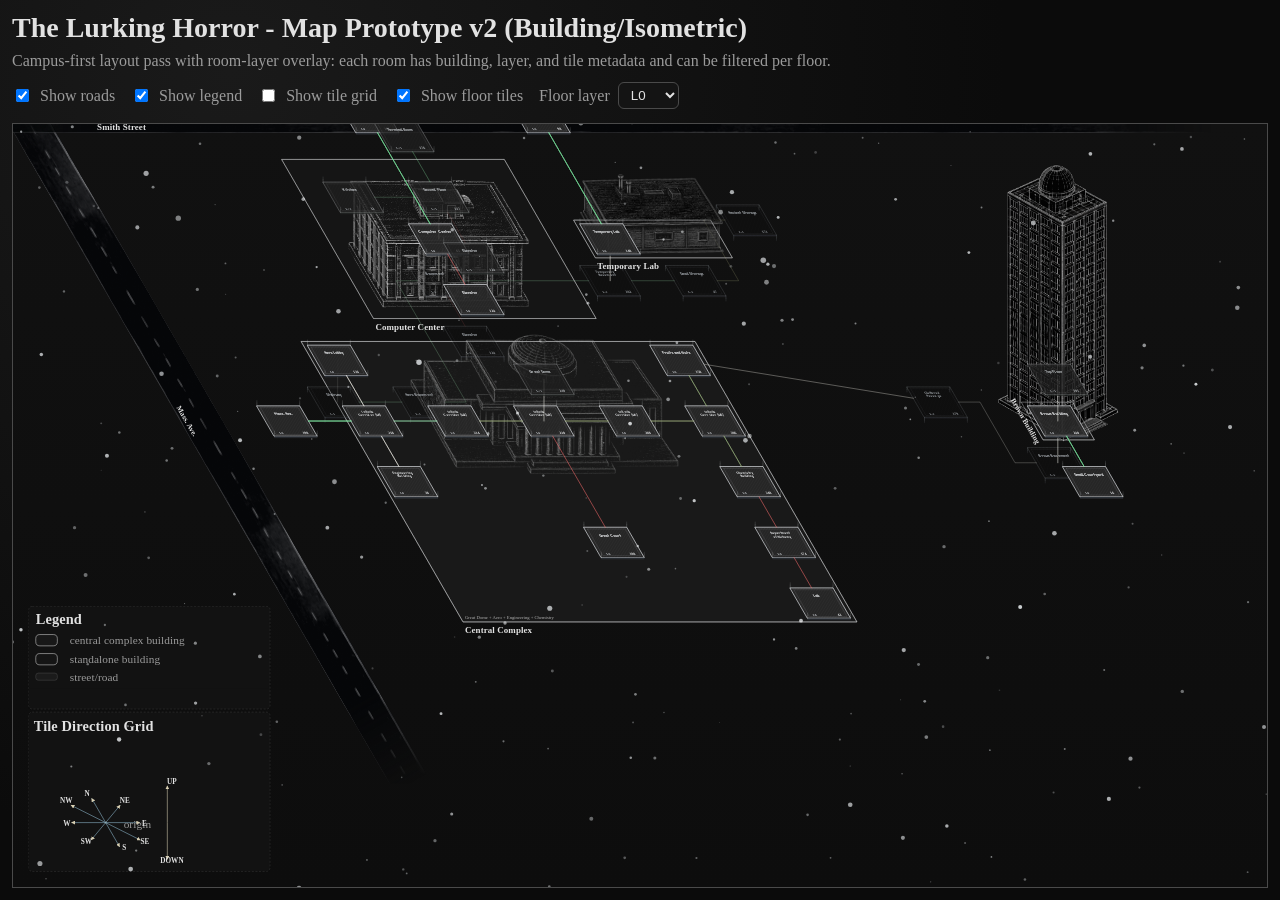
==== commit 42c8040a: "Add foreground snow to map prototype Render snow on a foreground canvas over map-prototype-2 with de" ====
--- a/src/map-prototype-2.html
+++ b/src/map-prototype-2.html
@@ -79,6 +79,7 @@
         overflow: hidden;
         flex: 1;
         min-height: 0;
+        position: relative;
       }
 
       svg {
@@ -87,6 +88,18 @@
         display: block;
         cursor: grab;
         user-select: none;
+        position: relative;
+        z-index: 1;
+      }
+
+      .snow-overlay {
+        position: absolute;
+        inset: 0;
+        z-index: 2;
+        width: 100%;
+        height: 100%;
+        pointer-events: none;
+        mix-blend-mode: screen;
       }
 
       svg.dragging {
@@ -652,6 +665,7 @@
       </div>
       <div class="frame">
         <svg id="map" viewBox="0 0 1600 980" preserveAspectRatio="xMinYMin meet" aria-label="Integrated map prototype"></svg>
+        <canvas id="map-snow" class="snow-overlay" aria-hidden="true"></canvas>
       </div>
     </div>
 
@@ -662,10 +676,26 @@
       const WORLD_W = 5900;
       const WORLD_H = 4200;
       const svg = document.getElementById("map");
+      const snowCanvas = document.getElementById("map-snow");
+      const snowCtx = snowCanvas.getContext("2d");
       let viewport = null;
       let uiLayer = null;
       let legendLayer = null;
       let svgDefs = null;
+      const snowState = {
+        width: 0,
+        height: 0,
+        flakes: [],
+        gusts: [],
+        lastTime: 0,
+        spawnTimer: 0,
+        fallSpeed: 58,
+        targetFallSpeed: 58,
+        nextFallShift: 0,
+        ambientWind: -5,
+        windPhase: Math.random() * 1000,
+        running: false
+      };
       const panZoom = {
         scale: 0.42,
         tx: 20,
@@ -683,6 +713,10 @@
         carryY: 0
       };
       const FLOOR_DRAG_STEP_PX = 30;
+      const SNOW_DENSITY = 0.00036;
+      const SNOW_MIN_FLAKES = 240;
+      const SNOW_MAX_FLAKES = 820;
+      const SNOW_SIDE_BUFFER_SCREENS = 1;
 
       // Prototype model: room id + section + layer + x/y + edges.
       const MAP_MODEL = {
@@ -3666,6 +3700,179 @@
         applyTransform();
       }
 
+      function randomBetween(min, max) {
+        return min + Math.random() * (max - min);
+      }
+
+      function resizeSnowCanvas() {
+        const rect = snowCanvas.getBoundingClientRect();
+        const dpr = Math.max(1, Math.min(2, window.devicePixelRatio || 1));
+        const width = Math.max(1, Math.round(rect.width));
+        const height = Math.max(1, Math.round(rect.height));
+        const pixelWidth = Math.round(width * dpr);
+        const pixelHeight = Math.round(height * dpr);
+        if (snowCanvas.width !== pixelWidth || snowCanvas.height !== pixelHeight) {
+          snowCanvas.width = pixelWidth;
+          snowCanvas.height = pixelHeight;
+          snowCtx.setTransform(dpr, 0, 0, dpr, 0, 0);
+        }
+        snowState.width = width;
+        snowState.height = height;
+        const simulatedWidth = width * (1 + SNOW_SIDE_BUFFER_SCREENS * 2);
+        const targetCount = Math.max(SNOW_MIN_FLAKES, Math.min(SNOW_MAX_FLAKES, Math.round(simulatedWidth * height * SNOW_DENSITY)));
+        while (snowState.flakes.length < targetCount) {
+          snowState.flakes.push(createSnowFlake(true));
+        }
+        if (snowState.flakes.length > targetCount) {
+          snowState.flakes.length = targetCount;
+        }
+      }
+
+      function createSnowFlake(anywhere) {
+        const depth = Math.pow(Math.random(), 1.85);
+        const radius = randomBetween(0.45, 1.32) + depth * randomBetween(0.5, 2.05);
+        const sideBuffer = snowState.width * SNOW_SIDE_BUFFER_SCREENS;
+        return {
+          x: randomBetween(-sideBuffer, snowState.width + sideBuffer),
+          y: anywhere ? randomBetween(-snowState.height * 0.08, snowState.height * 1.06) : randomBetween(-36, -2),
+          radius,
+          depth,
+          alpha: randomBetween(0.16, 0.42) + depth * 0.4,
+          fallFactor: randomBetween(0.58, 1.18) + depth * 0.66,
+          windFactor: randomBetween(0.45, 1.15) + depth * 0.72,
+          swayPhase: randomBetween(0, Math.PI * 2),
+          swaySpeed: randomBetween(0.7, 1.7),
+          swaySize: randomBetween(2, 10) + depth * 8
+        };
+      }
+
+      function resetSnowFlake(flake, fromTop) {
+        const replacement = createSnowFlake(false);
+        Object.assign(flake, replacement);
+        if (!fromTop) {
+          const sideBuffer = snowState.width * SNOW_SIDE_BUFFER_SCREENS;
+          const centerWind = snowWindAt(snowState.width * 0.5, snowState.height * 0.5, performance.now());
+          flake.y = randomBetween(0, snowState.height);
+          flake.x =
+            centerWind >= 0
+              ? randomBetween(-sideBuffer, -sideBuffer * 0.72)
+              : randomBetween(snowState.width + sideBuffer * 0.72, snowState.width + sideBuffer);
+        }
+      }
+
+      function scheduleSnowGust(now) {
+        const direction = Math.random() < 0.58 ? 1 : -1;
+        const width = randomBetween(210, 520);
+        const startX = direction > 0 ? -width * randomBetween(0.6, 1.2) : snowState.width + width * randomBetween(0.6, 1.2);
+        const travelSpeed = randomBetween(46, 145) * direction;
+        const strength = randomBetween(20, 86) * direction;
+        const canCross = Math.random() < 0.64 || Math.abs(strength) > 48;
+        snowState.gusts.push({
+          centerX: startX,
+          width,
+          travelSpeed,
+          strength,
+          startTime: now,
+          life: canCross ? randomBetween(9, 18) : randomBetween(3.6, 7.5),
+          edge: direction > 0 ? -1 : 1
+        });
+        snowState.spawnTimer = randomBetween(2.8, 7.8);
+      }
+
+      function snowWindAt(x, y, now) {
+        const slowWind = snowState.ambientWind + Math.sin(now * 0.00018 + snowState.windPhase) * 9;
+        let wind = slowWind + Math.sin((y + now * 0.035) * 0.009) * 3.5;
+        for (const gust of snowState.gusts) {
+          const age = (now - gust.startTime) / 1000;
+          const dx = (x - gust.centerX) / gust.width;
+          const band = Math.exp(-dx * dx * 2.8);
+          const rise = Math.min(1, age / 1.1);
+          const fade = Math.max(0, Math.min(1, (gust.life - age) / 2.1));
+          const shear = 1 + Math.sin(y * 0.012 + age * 1.6) * 0.18;
+          wind += gust.strength * band * rise * fade * shear;
+        }
+        return wind;
+      }
+
+      function updateSnowWeather(dt, now) {
+        snowState.nextFallShift -= dt;
+        if (snowState.nextFallShift <= 0) {
+          snowState.targetFallSpeed = randomBetween(42, 92);
+          snowState.nextFallShift = randomBetween(11, 24);
+        }
+        snowState.fallSpeed += (snowState.targetFallSpeed - snowState.fallSpeed) * Math.min(1, dt * 0.12);
+        snowState.ambientWind += (Math.sin(now * 0.00009 + 3.2) * 12 - snowState.ambientWind) * Math.min(1, dt * 0.045);
+
+        snowState.spawnTimer -= dt;
+        if (snowState.spawnTimer <= 0) {
+          scheduleSnowGust(now);
+        }
+        snowState.gusts = snowState.gusts.filter((gust) => {
+          const age = (now - gust.startTime) / 1000;
+          gust.centerX += gust.travelSpeed * dt;
+          const crossed = gust.edge < 0 ? gust.centerX > snowState.width + gust.width : gust.centerX < -gust.width;
+          return age < gust.life && !crossed;
+        });
+      }
+
+      function drawSnowFrame(now) {
+        if (!snowState.running) return;
+        resizeSnowCanvas();
+        const dt = Math.min(0.05, Math.max(0.001, (now - snowState.lastTime) / 1000 || 0.016));
+        snowState.lastTime = now;
+        updateSnowWeather(dt, now);
+
+        snowCtx.clearRect(0, 0, snowState.width, snowState.height);
+        snowCtx.lineCap = "round";
+        for (const flake of snowState.flakes) {
+          const wind = snowWindAt(flake.x, flake.y, now) * flake.windFactor;
+          const sway = Math.sin(now * 0.001 * flake.swaySpeed + flake.swayPhase) * flake.swaySize;
+          const vx = wind + sway;
+          const vy = snowState.fallSpeed * flake.fallFactor;
+          flake.x += vx * dt;
+          flake.y += vy * dt;
+
+          const sideBuffer = snowState.width * SNOW_SIDE_BUFFER_SCREENS;
+          if (flake.y > snowState.height + 36 || flake.x < -sideBuffer - 80 || flake.x > snowState.width + sideBuffer + 80) {
+            resetSnowFlake(flake, flake.y > snowState.height + 36);
+          }
+
+          if (flake.x < -12 || flake.x > snowState.width + 12) {
+            continue;
+          }
+
+          const speed = Math.sqrt(vx * vx + vy * vy);
+          const streak = Math.min(11, Math.max(1.8, speed * 0.026 * (0.35 + flake.depth)));
+          const alpha = Math.max(0.12, Math.min(0.82, flake.alpha));
+          snowCtx.strokeStyle = "rgba(238, 246, 255, " + (alpha * 0.62).toFixed(3) + ")";
+          snowCtx.fillStyle = "rgba(248, 252, 255, " + alpha.toFixed(3) + ")";
+          if (streak > 6.4 && flake.depth > 0.58) {
+            const angle = Math.atan2(vy, vx);
+            const tx = Math.cos(angle) * streak;
+            const ty = Math.sin(angle) * streak;
+            snowCtx.lineWidth = Math.max(0.42, flake.radius * 0.66);
+            snowCtx.beginPath();
+            snowCtx.moveTo(flake.x - tx * 0.45, flake.y - ty * 0.45);
+            snowCtx.lineTo(flake.x + tx * 0.55, flake.y + ty * 0.55);
+            snowCtx.stroke();
+          } else {
+            snowCtx.beginPath();
+            snowCtx.arc(flake.x, flake.y, flake.radius, 0, Math.PI * 2);
+            snowCtx.fill();
+          }
+        }
+        window.requestAnimationFrame(drawSnowFrame);
+      }
+
+      function startSnow() {
+        if (snowState.running) return;
+        snowState.running = true;
+        snowState.lastTime = performance.now();
+        snowState.spawnTimer = 0.4;
+        resizeSnowCanvas();
+        window.requestAnimationFrame(drawSnowFrame);
+      }
+
       document.getElementById("toggle-roads").addEventListener("change", draw);
       document.getElementById("toggle-legend").addEventListener("change", draw);
       document.getElementById("toggle-grid").addEventListener("change", draw);
@@ -3677,12 +3884,16 @@
       svg.addEventListener("mouseleave", onPointerUp);
       svg.addEventListener("contextmenu", onContextMenu);
       svg.addEventListener("wheel", onWheel, { passive: false });
-      window.addEventListener("resize", draw);
+      window.addEventListener("resize", () => {
+        draw();
+        resizeSnowCanvas();
+      });
       if (document.fonts && document.fonts.ready) {
         document.fonts.ready.then(redrawSoon).catch(() => {});
       }
       draw();
       redrawSoon();
+      startSnow();
     </script>
   </body>
 </html>
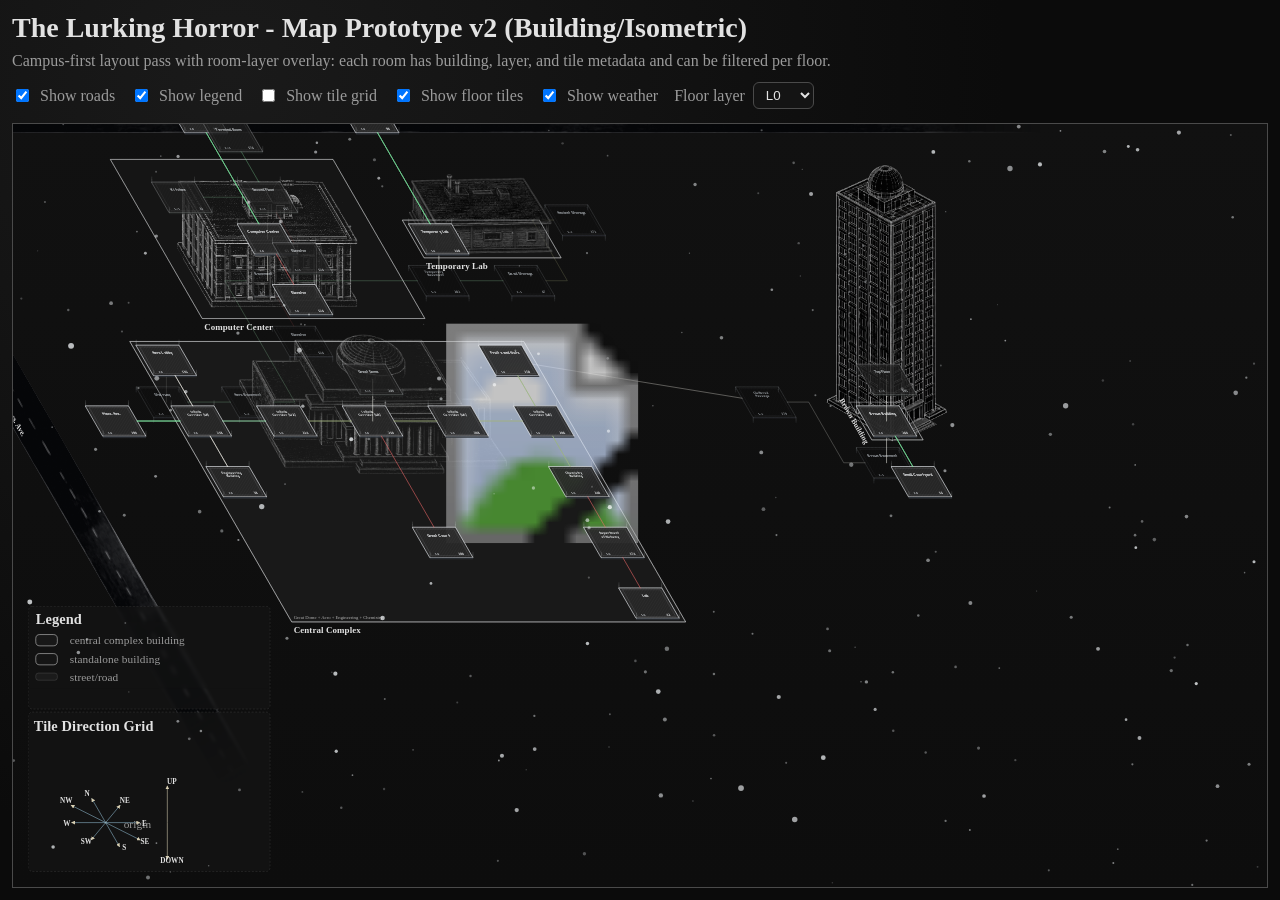
==== commit b450026b: "Added a snow layer to the map, and worked on the central buildings. Co-authored-by: Copilot <copilot" ====
--- a/src/map-prototype-2.html
+++ b/src/map-prototype-2.html
@@ -645,6 +645,7 @@
         <label><input id="toggle-legend" type="checkbox" checked /> Show legend</label>
         <label><input id="toggle-grid" type="checkbox" /> Show tile grid</label>
         <label><input id="toggle-floor-tiles" type="checkbox" checked /> Show floor tiles</label>
+        <label><input id="toggle-weather" type="checkbox" checked /> Show weather</label>
         <label>
           Floor layer
           <select id="floor-filter" class="floor-select">
@@ -670,32 +671,18 @@
     </div>
 
     <script src="./map-prototype-2-data.js"></script>
+    <script src="./map-snow-layer.js"></script>
     <script>
       const ROOM_W = 190;
       const ROOM_H = 56;
       const WORLD_W = 5900;
       const WORLD_H = 4200;
       const svg = document.getElementById("map");
-      const snowCanvas = document.getElementById("map-snow");
-      const snowCtx = snowCanvas.getContext("2d");
+      const snowLayer = window.MapSnowLayer.create(document.getElementById("map-snow"));
       let viewport = null;
       let uiLayer = null;
       let legendLayer = null;
       let svgDefs = null;
-      const snowState = {
-        width: 0,
-        height: 0,
-        flakes: [],
-        gusts: [],
-        lastTime: 0,
-        spawnTimer: 0,
-        fallSpeed: 58,
-        targetFallSpeed: 58,
-        nextFallShift: 0,
-        ambientWind: -5,
-        windPhase: Math.random() * 1000,
-        running: false
-      };
       const panZoom = {
         scale: 0.42,
         tx: 20,
@@ -713,10 +700,6 @@
         carryY: 0
       };
       const FLOOR_DRAG_STEP_PX = 30;
-      const SNOW_DENSITY = 0.00036;
-      const SNOW_MIN_FLAKES = 240;
-      const SNOW_MAX_FLAKES = 820;
-      const SNOW_SIDE_BUFFER_SCREENS = 1;
 
       // Prototype model: room id + section + layer + x/y + edges.
       const MAP_MODEL = {
@@ -2182,6 +2165,7 @@
         }
 
         drawCentralCoreIllustration(layerFilter);
+        drawCentralCoreRightWingIllustration(layerFilter);
         drawComputerCenterIllustration(layerFilter);
         drawBrownBuildingIllustration(layerFilter);
         drawTemporaryLabIllustration(layerFilter);
@@ -2259,6 +2243,57 @@
           href: "assets/gfx/maps/central_core_overlay.png",
           x: baseAnchor.x.toFixed(2),
           y: baseAnchor.y.toFixed(2),
+          width: imgW.toFixed(2),
+          height: imgH.toFixed(2),
+          preserveAspectRatio: "xMidYMid meet",
+          style: "opacity:" + overlayOpacity.toFixed(3) + ";pointer-events:none;"
+        });
+      }
+
+      function drawCentralCoreRightWingIllustration(layerFilter) {
+        const layerRender = buildLayerRenderContext(layerFilter);
+        const groundFloorOffsetY = layerRender.focusLevel == null ? 0 : layerRender.focusLevel * layerRender.layerStep;
+
+        // Right wing overlay placement guide:
+        // - Footprint target is the J column from J7 through J3.
+        // - The image-box top-left is anchored to the upper-left corner of J7.
+        // - `overlayTileOffsetE` and `overlayTileOffsetS` use the same tile basis as other overlays.
+        const wingFootprint = {
+          bounds: { tl: parseTileLabel("J7"), br: parseTileLabel("J3") }
+        };
+        const pts = blockPoints(wingFootprint).map((p) => ({ x: p.x, y: p.y + groundFloorOffsetY }));
+        if (!pts || pts.length !== 4) return;
+
+        const topLeft = pts[0];
+        const bottomLeft = pts[3];
+        const footprintH = Math.hypot(bottomLeft.x - topLeft.x, bottomLeft.y - topLeft.y) || 1;
+
+        // TUNING: move the central core right wing overlay here.
+        // - `overlayTileOffsetE`: east/west in whole or fractional tiles.
+        //   Positive moves east/right; negative moves west/left.
+        // - `overlayTileOffsetS`: south/north in whole or fractional tiles.
+        //   Positive moves south/down-right; negative moves north/up-left.
+        // Current anchor: image-box top-left is attached to G7's top-right corner (`p1`),
+        const overlayTileOffsetE = -1/4;
+        const overlayTileOffsetS = -5/4;
+        const overlayOffset = {
+          x: ISO_BASIS_E.dx * overlayTileOffsetE + ISO_BASIS_S.dx * overlayTileOffsetS,
+          y: ISO_BASIS_E.dy * overlayTileOffsetE + ISO_BASIS_S.dy * overlayTileOffsetS
+        };
+
+        // Source PNG: central_core_right_wing_overlay.png, 871x1028.
+        const imgRatio = 1121 / 853;
+        const imgH = footprintH * 0.8;
+        const imgW = imgH / imgRatio;
+
+        const focusLevel = Number.isFinite(layerRender.focusLevel) ? layerRender.focusLevel : 0;
+        const depth = Math.abs(focusLevel);
+        const overlayOpacity = layerRender.focusLevel == null ? 0.74 : Math.max(0.3, 0.74 - depth * 0.12);
+
+        add("image", {
+          href: "assets/gfx/maps/central_core_right_wing_overlay.png",
+          x: (topLeft.x + overlayOffset.x).toFixed(2),
+          y: (topLeft.y + overlayOffset.y).toFixed(2),
           width: imgW.toFixed(2),
           height: imgH.toFixed(2),
           preserveAspectRatio: "xMidYMid meet",
@@ -3594,12 +3629,12 @@
             y: p0.y + (ISO_BASIS_E.dy + ISO_BASIS_S.dy) * 0.5
           };
         };
-        // Focus start view on midpoint between G6 and H6.
-        const g6 = tileCenter(6, 6);
-        const h6 = tileCenter(7, 6);
+        // Focus start view three tiles right of the original midpoint between G6 and H6.
+        const left_tile = tileCenter(8, 6);  // F6
+        const right_tile = tileCenter(9, 6); // G6
         const target = {
-          x: (g6.x + h6.x) / 2,
-          y: (g6.y + h6.y) / 2
+          x: (left_tile.x + right_tile.x) / 2,
+          y: (left_tile.y + right_tile.y) / 2
         };
 
         panZoom.tx = rect.width / 2 - target.x * panZoom.scale;
@@ -3700,183 +3735,11 @@
         applyTransform();
       }
 
-      function randomBetween(min, max) {
-        return min + Math.random() * (max - min);
-      }
-
-      function resizeSnowCanvas() {
-        const rect = snowCanvas.getBoundingClientRect();
-        const dpr = Math.max(1, Math.min(2, window.devicePixelRatio || 1));
-        const width = Math.max(1, Math.round(rect.width));
-        const height = Math.max(1, Math.round(rect.height));
-        const pixelWidth = Math.round(width * dpr);
-        const pixelHeight = Math.round(height * dpr);
-        if (snowCanvas.width !== pixelWidth || snowCanvas.height !== pixelHeight) {
-          snowCanvas.width = pixelWidth;
-          snowCanvas.height = pixelHeight;
-          snowCtx.setTransform(dpr, 0, 0, dpr, 0, 0);
-        }
-        snowState.width = width;
-        snowState.height = height;
-        const simulatedWidth = width * (1 + SNOW_SIDE_BUFFER_SCREENS * 2);
-        const targetCount = Math.max(SNOW_MIN_FLAKES, Math.min(SNOW_MAX_FLAKES, Math.round(simulatedWidth * height * SNOW_DENSITY)));
-        while (snowState.flakes.length < targetCount) {
-          snowState.flakes.push(createSnowFlake(true));
-        }
-        if (snowState.flakes.length > targetCount) {
-          snowState.flakes.length = targetCount;
-        }
-      }
-
-      function createSnowFlake(anywhere) {
-        const depth = Math.pow(Math.random(), 1.85);
-        const radius = randomBetween(0.45, 1.32) + depth * randomBetween(0.5, 2.05);
-        const sideBuffer = snowState.width * SNOW_SIDE_BUFFER_SCREENS;
-        return {
-          x: randomBetween(-sideBuffer, snowState.width + sideBuffer),
-          y: anywhere ? randomBetween(-snowState.height * 0.08, snowState.height * 1.06) : randomBetween(-36, -2),
-          radius,
-          depth,
-          alpha: randomBetween(0.16, 0.42) + depth * 0.4,
-          fallFactor: randomBetween(0.58, 1.18) + depth * 0.66,
-          windFactor: randomBetween(0.45, 1.15) + depth * 0.72,
-          swayPhase: randomBetween(0, Math.PI * 2),
-          swaySpeed: randomBetween(0.7, 1.7),
-          swaySize: randomBetween(2, 10) + depth * 8
-        };
-      }
-
-      function resetSnowFlake(flake, fromTop) {
-        const replacement = createSnowFlake(false);
-        Object.assign(flake, replacement);
-        if (!fromTop) {
-          const sideBuffer = snowState.width * SNOW_SIDE_BUFFER_SCREENS;
-          const centerWind = snowWindAt(snowState.width * 0.5, snowState.height * 0.5, performance.now());
-          flake.y = randomBetween(0, snowState.height);
-          flake.x =
-            centerWind >= 0
-              ? randomBetween(-sideBuffer, -sideBuffer * 0.72)
-              : randomBetween(snowState.width + sideBuffer * 0.72, snowState.width + sideBuffer);
-        }
-      }
-
-      function scheduleSnowGust(now) {
-        const direction = Math.random() < 0.58 ? 1 : -1;
-        const width = randomBetween(210, 520);
-        const startX = direction > 0 ? -width * randomBetween(0.6, 1.2) : snowState.width + width * randomBetween(0.6, 1.2);
-        const travelSpeed = randomBetween(46, 145) * direction;
-        const strength = randomBetween(20, 86) * direction;
-        const canCross = Math.random() < 0.64 || Math.abs(strength) > 48;
-        snowState.gusts.push({
-          centerX: startX,
-          width,
-          travelSpeed,
-          strength,
-          startTime: now,
-          life: canCross ? randomBetween(9, 18) : randomBetween(3.6, 7.5),
-          edge: direction > 0 ? -1 : 1
-        });
-        snowState.spawnTimer = randomBetween(2.8, 7.8);
-      }
-
-      function snowWindAt(x, y, now) {
-        const slowWind = snowState.ambientWind + Math.sin(now * 0.00018 + snowState.windPhase) * 9;
-        let wind = slowWind + Math.sin((y + now * 0.035) * 0.009) * 3.5;
-        for (const gust of snowState.gusts) {
-          const age = (now - gust.startTime) / 1000;
-          const dx = (x - gust.centerX) / gust.width;
-          const band = Math.exp(-dx * dx * 2.8);
-          const rise = Math.min(1, age / 1.1);
-          const fade = Math.max(0, Math.min(1, (gust.life - age) / 2.1));
-          const shear = 1 + Math.sin(y * 0.012 + age * 1.6) * 0.18;
-          wind += gust.strength * band * rise * fade * shear;
-        }
-        return wind;
-      }
-
-      function updateSnowWeather(dt, now) {
-        snowState.nextFallShift -= dt;
-        if (snowState.nextFallShift <= 0) {
-          snowState.targetFallSpeed = randomBetween(42, 92);
-          snowState.nextFallShift = randomBetween(11, 24);
-        }
-        snowState.fallSpeed += (snowState.targetFallSpeed - snowState.fallSpeed) * Math.min(1, dt * 0.12);
-        snowState.ambientWind += (Math.sin(now * 0.00009 + 3.2) * 12 - snowState.ambientWind) * Math.min(1, dt * 0.045);
-
-        snowState.spawnTimer -= dt;
-        if (snowState.spawnTimer <= 0) {
-          scheduleSnowGust(now);
-        }
-        snowState.gusts = snowState.gusts.filter((gust) => {
-          const age = (now - gust.startTime) / 1000;
-          gust.centerX += gust.travelSpeed * dt;
-          const crossed = gust.edge < 0 ? gust.centerX > snowState.width + gust.width : gust.centerX < -gust.width;
-          return age < gust.life && !crossed;
-        });
-      }
-
-      function drawSnowFrame(now) {
-        if (!snowState.running) return;
-        resizeSnowCanvas();
-        const dt = Math.min(0.05, Math.max(0.001, (now - snowState.lastTime) / 1000 || 0.016));
-        snowState.lastTime = now;
-        updateSnowWeather(dt, now);
-
-        snowCtx.clearRect(0, 0, snowState.width, snowState.height);
-        snowCtx.lineCap = "round";
-        for (const flake of snowState.flakes) {
-          const wind = snowWindAt(flake.x, flake.y, now) * flake.windFactor;
-          const sway = Math.sin(now * 0.001 * flake.swaySpeed + flake.swayPhase) * flake.swaySize;
-          const vx = wind + sway;
-          const vy = snowState.fallSpeed * flake.fallFactor;
-          flake.x += vx * dt;
-          flake.y += vy * dt;
-
-          const sideBuffer = snowState.width * SNOW_SIDE_BUFFER_SCREENS;
-          if (flake.y > snowState.height + 36 || flake.x < -sideBuffer - 80 || flake.x > snowState.width + sideBuffer + 80) {
-            resetSnowFlake(flake, flake.y > snowState.height + 36);
-          }
-
-          if (flake.x < -12 || flake.x > snowState.width + 12) {
-            continue;
-          }
-
-          const speed = Math.sqrt(vx * vx + vy * vy);
-          const streak = Math.min(11, Math.max(1.8, speed * 0.026 * (0.35 + flake.depth)));
-          const alpha = Math.max(0.12, Math.min(0.82, flake.alpha));
-          snowCtx.strokeStyle = "rgba(238, 246, 255, " + (alpha * 0.62).toFixed(3) + ")";
-          snowCtx.fillStyle = "rgba(248, 252, 255, " + alpha.toFixed(3) + ")";
-          if (streak > 6.4 && flake.depth > 0.58) {
-            const angle = Math.atan2(vy, vx);
-            const tx = Math.cos(angle) * streak;
-            const ty = Math.sin(angle) * streak;
-            snowCtx.lineWidth = Math.max(0.42, flake.radius * 0.66);
-            snowCtx.beginPath();
-            snowCtx.moveTo(flake.x - tx * 0.45, flake.y - ty * 0.45);
-            snowCtx.lineTo(flake.x + tx * 0.55, flake.y + ty * 0.55);
-            snowCtx.stroke();
-          } else {
-            snowCtx.beginPath();
-            snowCtx.arc(flake.x, flake.y, flake.radius, 0, Math.PI * 2);
-            snowCtx.fill();
-          }
-        }
-        window.requestAnimationFrame(drawSnowFrame);
-      }
-
-      function startSnow() {
-        if (snowState.running) return;
-        snowState.running = true;
-        snowState.lastTime = performance.now();
-        snowState.spawnTimer = 0.4;
-        resizeSnowCanvas();
-        window.requestAnimationFrame(drawSnowFrame);
-      }
-
       document.getElementById("toggle-roads").addEventListener("change", draw);
       document.getElementById("toggle-legend").addEventListener("change", draw);
       document.getElementById("toggle-grid").addEventListener("change", draw);
       document.getElementById("toggle-floor-tiles").addEventListener("change", draw);
+      document.getElementById("toggle-weather").addEventListener("change", (event) => snowLayer.setEnabled(event.target.checked));
       document.getElementById("floor-filter").addEventListener("change", draw);
       svg.addEventListener("mousedown", onPointerDown);
       window.addEventListener("mousemove", onPointerMove);
@@ -3886,14 +3749,14 @@
       svg.addEventListener("wheel", onWheel, { passive: false });
       window.addEventListener("resize", () => {
         draw();
-        resizeSnowCanvas();
+        snowLayer.resize();
       });
       if (document.fonts && document.fonts.ready) {
         document.fonts.ready.then(redrawSoon).catch(() => {});
       }
       draw();
       redrawSoon();
-      startSnow();
+      snowLayer.setEnabled(document.getElementById("toggle-weather").checked);
     </script>
   </body>
 </html>
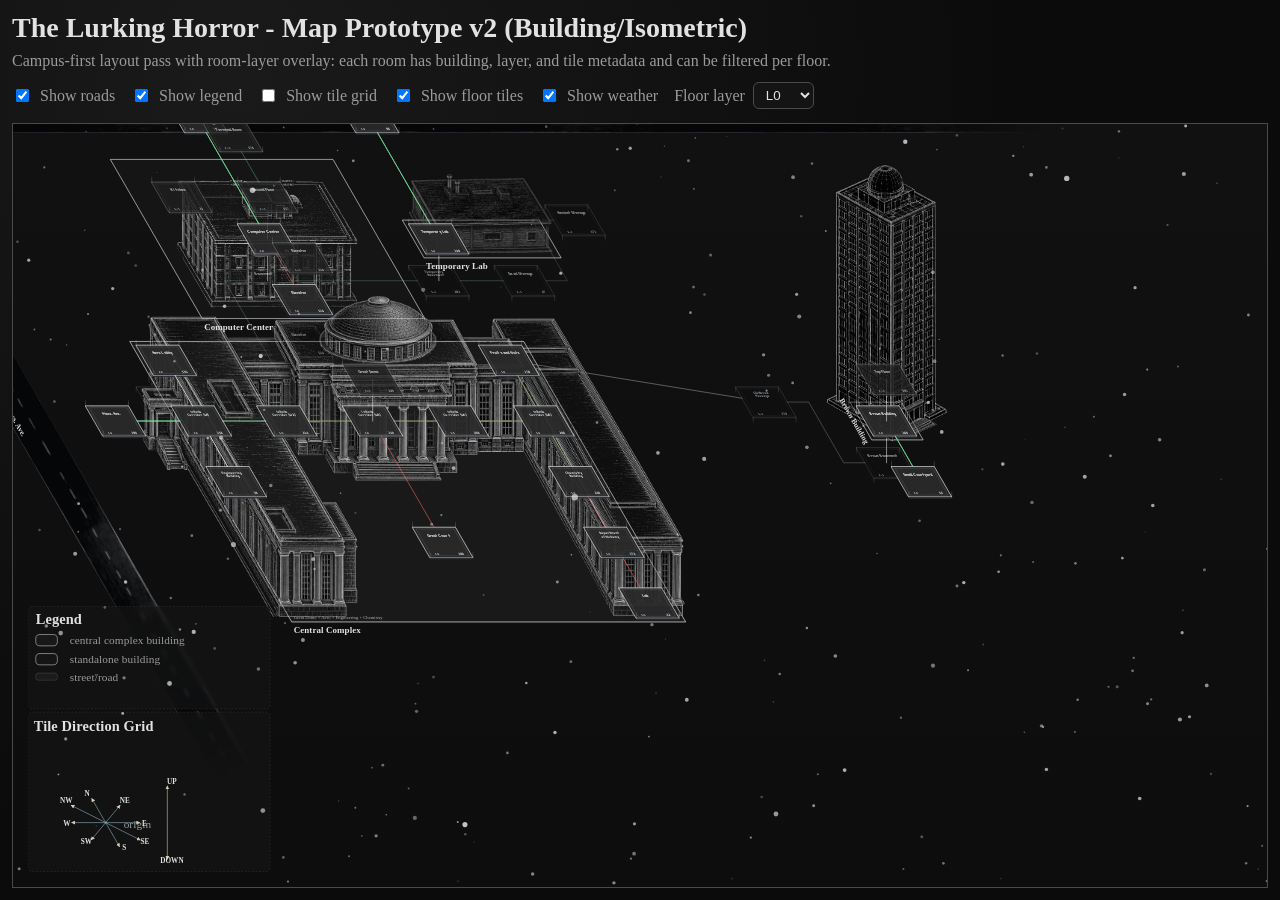
==== commit 29fc8766: "Central building is now complete. Old wireframe mockups removed. New central building overlay added " ====
--- a/src/map-prototype-2.html
+++ b/src/map-prototype-2.html
@@ -2164,8 +2164,12 @@
           drawRoadJunctionPatch(roadPolygons, roadOpacityScale);
         }
 
+        drawCentralBuildingIllustration(layerFilter);
+        /*
+        // Legacy split central-building overlays; kept here for quick comparison.
         drawCentralCoreIllustration(layerFilter);
         drawCentralCoreRightWingIllustration(layerFilter);
+        */
         drawComputerCenterIllustration(layerFilter);
         drawBrownBuildingIllustration(layerFilter);
         drawTemporaryLabIllustration(layerFilter);
@@ -2292,6 +2296,54 @@
 
         add("image", {
           href: "assets/gfx/maps/central_core_right_wing_overlay.png",
+          x: (topLeft.x + overlayOffset.x).toFixed(2),
+          y: (topLeft.y + overlayOffset.y).toFixed(2),
+          width: imgW.toFixed(2),
+          height: imgH.toFixed(2),
+          preserveAspectRatio: "xMidYMid meet",
+          style: "opacity:" + overlayOpacity.toFixed(3) + ";pointer-events:none;"
+        });
+      }
+
+      function drawCentralBuildingIllustration(layerFilter) {
+        const layerRender = buildLayerRenderContext(layerFilter);
+        const groundFloorOffsetY = layerRender.focusLevel == null ? 0 : layerRender.focusLevel * layerRender.layerStep;
+
+        // Full Central Complex overlay placement guide:
+        // - Replaces the legacy split central-core / wing overlays above.
+        // - Footprint target is the map-prototype-2 central building plate: F7 through J3.
+        // - The image-box top-left is anchored to the upper-left corner of F7, then tile offsets
+        //   are applied for crop tuning.
+        const centralFootprint = {
+          bounds: { tl: parseTileLabel("F7"), br: parseTileLabel("J3") }
+        };
+        const pts = blockPoints(centralFootprint).map((p) => ({ x: p.x, y: p.y + groundFloorOffsetY }));
+        if (!pts || pts.length !== 4) return;
+
+        const topLeft = pts[0];
+        const topRight = pts[1];
+        const topLen = Math.hypot(topRight.x - topLeft.x, topRight.y - topLeft.y) || 1;
+
+        // TUNING: move the full central building overlay here.
+        // Positive E moves east/right; positive S moves south/down-right.
+        const overlayTileOffsetE = 8 / 8;
+        const overlayTileOffsetS = -17 / 8;
+        const overlayOffset = {
+          x: ISO_BASIS_E.dx * overlayTileOffsetE + ISO_BASIS_S.dx * overlayTileOffsetS,
+          y: ISO_BASIS_E.dy * overlayTileOffsetE + ISO_BASIS_S.dy * overlayTileOffsetS
+        };
+
+        // Source PNG: central_building_overlay.png, 1454x930.
+        const imgRatio = 930 / 1454;
+        const imgW = topLen * 1.41;
+        const imgH = imgW * imgRatio;
+
+        const focusLevel = Number.isFinite(layerRender.focusLevel) ? layerRender.focusLevel : 0;
+        const depth = Math.abs(focusLevel);
+        const overlayOpacity = layerRender.focusLevel == null ? 0.76 : Math.max(0.3, 0.76 - depth * 0.12);
+
+        add("image", {
+          href: "assets/gfx/maps/central_building_overlay.png",
           x: (topLeft.x + overlayOffset.x).toFixed(2),
           y: (topLeft.y + overlayOffset.y).toFixed(2),
           width: imgW.toFixed(2),
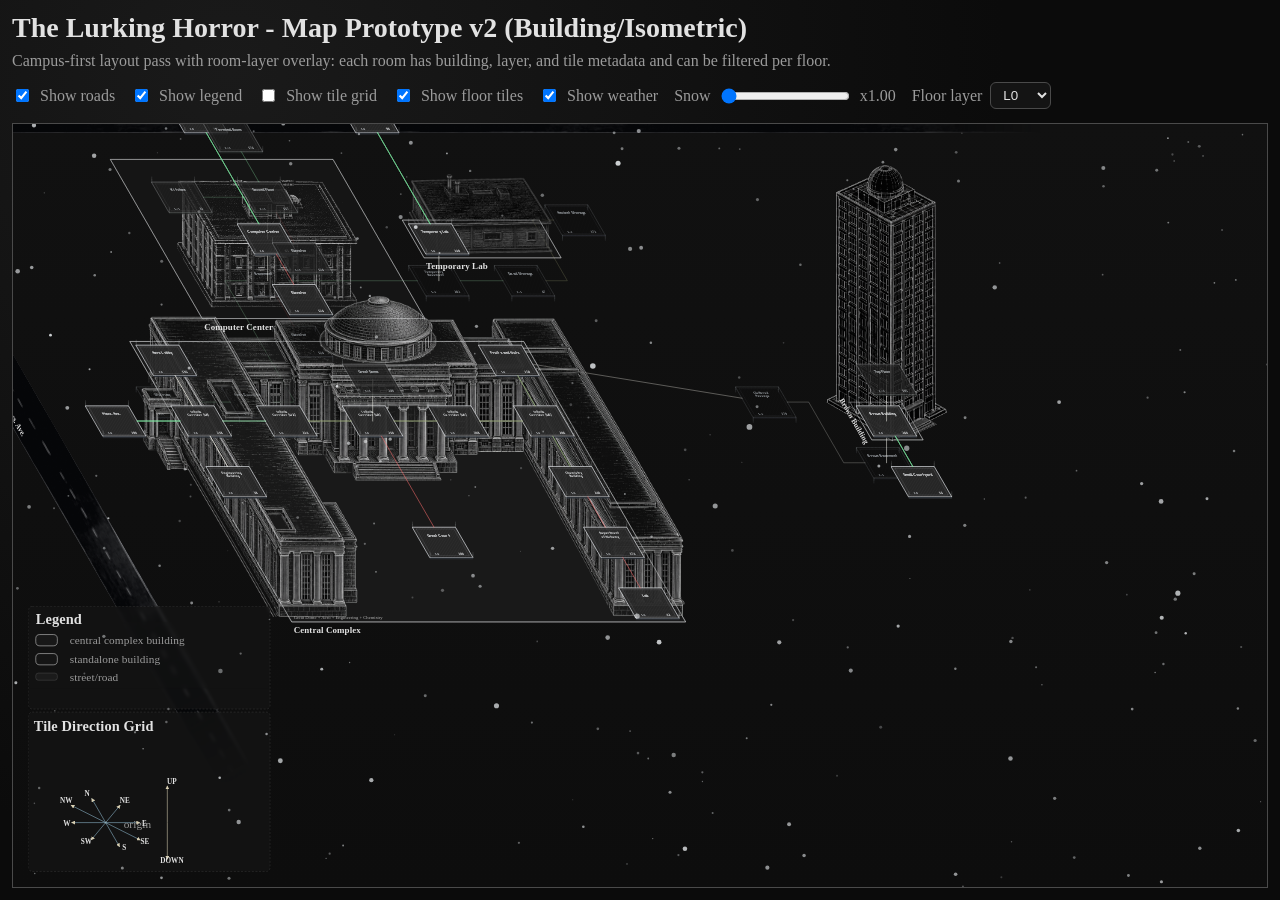
==== commit 75ebc158: "Add contextual snow effects" ====
--- a/src/map-prototype-2.html
+++ b/src/map-prototype-2.html
@@ -646,6 +646,11 @@
         <label><input id="toggle-grid" type="checkbox" /> Show tile grid</label>
         <label><input id="toggle-floor-tiles" type="checkbox" checked /> Show floor tiles</label>
         <label><input id="toggle-weather" type="checkbox" checked /> Show weather</label>
+        <label>
+          Snow
+          <input id="snow-density" type="range" min="1" max="10" step="0.25" value="1" />
+          <span id="snow-density-value">x1.00</span>
+        </label>
         <label>
           Floor layer
           <select id="floor-filter" class="floor-select">
@@ -3792,6 +3797,11 @@
       document.getElementById("toggle-grid").addEventListener("change", draw);
       document.getElementById("toggle-floor-tiles").addEventListener("change", draw);
       document.getElementById("toggle-weather").addEventListener("change", (event) => snowLayer.setEnabled(event.target.checked));
+      document.getElementById("snow-density").addEventListener("input", (event) => {
+        const value = Number(event.target.value);
+        document.getElementById("snow-density-value").textContent = "x" + value.toFixed(2);
+        snowLayer.setDensityMultiplier(value);
+      });
       document.getElementById("floor-filter").addEventListener("change", draw);
       svg.addEventListener("mousedown", onPointerDown);
       window.addEventListener("mousemove", onPointerMove);
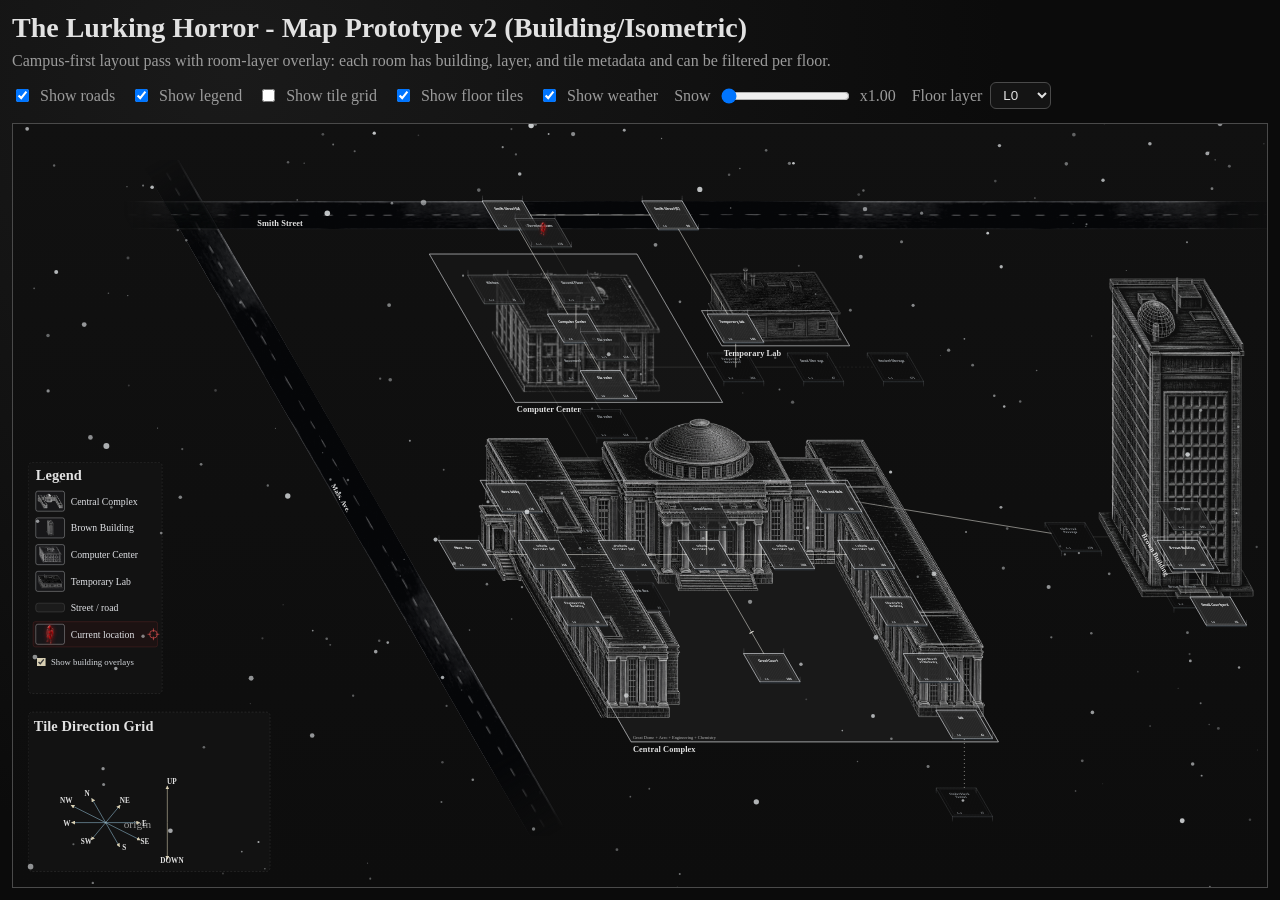
==== commit e1c0fb3b: "Update map prototype legend and player marker" ====
--- a/src/map-prototype-2.html
+++ b/src/map-prototype-2.html
@@ -155,6 +155,30 @@
         dominant-baseline: central;
       }
 
+      .legend-building-icon-frame {
+        fill: rgba(24, 25, 27, 0.86);
+        stroke: rgba(232, 236, 240, 0.78);
+        stroke-width: 1.6;
+      }
+
+      .legend-building-icon {
+        opacity: 1;
+        filter: brightness(1.45) contrast(1.22);
+        pointer-events: none;
+      }
+
+      .legend-building-label {
+        fill: rgba(238, 240, 244, 0.94);
+        font-size: 38px;
+        font-family: "IM Fell English SC", Georgia, "Times New Roman", serif;
+        text-anchor: start;
+        dominant-baseline: central;
+      }
+
+      .map-fit-ignore {
+        pointer-events: none;
+      }
+
       .grid-meta-label {
         fill: var(--muted);
         font-size: 44px;
@@ -606,6 +630,7 @@
         stroke-width: 2.2;
         stroke-linecap: round;
         opacity: 0.95;
+        stroke: #f4f2ea;
       }
 
       .edge-match {
@@ -613,11 +638,23 @@
       }
 
       .edge-engine-only {
-        stroke: #5be08a;
+        stroke: #f4f2ea;
       }
 
       .edge-presentation-only {
-        stroke: #ff6f6f;
+        stroke: #f4f2ea;
+      }
+
+      .edge-puzzle {
+        stroke-dasharray: 6 16;
+        stroke-linecap: butt;
+      }
+
+      .edge-one-way-bar {
+        stroke: #f4f2ea;
+        stroke-width: 6;
+        stroke-linecap: butt;
+        opacity: 0.98;
       }
 
       .edge-depth-focus {
@@ -633,6 +670,66 @@
       .edge-depth-far {
         stroke-width: 1.3;
         opacity: 0.48;
+      }
+
+      .player-marker {
+        pointer-events: none;
+        filter: drop-shadow(0 0 8px rgba(210, 20, 20, 0.72));
+      }
+
+      .legend-action {
+        cursor: pointer;
+      }
+
+      .legend-action-hit {
+        fill: rgba(72, 18, 18, 0.18);
+        stroke: rgba(255, 80, 80, 0.42);
+        stroke-width: 1.2;
+      }
+
+      .legend-action:hover .legend-action-hit,
+      .legend-action:focus .legend-action-hit {
+        fill: rgba(92, 24, 24, 0.52);
+        stroke: rgba(255, 92, 92, 0.88);
+      }
+
+      .legend-action-target {
+        fill: none;
+        stroke: rgba(255, 92, 92, 0.92);
+        stroke-width: 2.4;
+        pointer-events: none;
+      }
+
+      .player-marker-ping {
+        fill: none;
+        stroke: rgba(255, 54, 54, 0.82);
+        stroke-width: 5;
+        pointer-events: none;
+        transform-box: fill-box;
+        transform-origin: center;
+        animation: player-marker-ping-grow 1.15s cubic-bezier(0.12, 0, 0.16, 1) forwards,
+          player-marker-ping-fade 1.15s ease-in forwards;
+      }
+
+      @keyframes player-marker-ping-grow {
+        0% {
+          transform: scale(0.5);
+        }
+        100% {
+          transform: scale(1.34);
+        }
+      }
+
+      @keyframes player-marker-ping-fade {
+        0% {
+          opacity: 1;
+        }
+        62% {
+          opacity: 0.86;
+        }
+        100% {
+          opacity: 0;
+        }
       }
     </style>
   </head>
@@ -688,11 +785,14 @@
       let uiLayer = null;
       let legendLayer = null;
       let svgDefs = null;
+      let buildingArtworkVisible = true;
+      let playerPingUntil = 0;
+      const PLAYER_ROOM_ID = "terminal";
       const panZoom = {
         scale: 0.42,
         tx: 20,
         ty: 20,
-        minScale: 0.25,
+        minScale: 0.08,
         maxScale: 3.5,
         dragging: false,
         lastX: 0,
@@ -1395,9 +1495,9 @@
           type: "building-central",
           label: "Central Complex",
           sub: "Great Dome + Aero + Engineering + Chemistry",
-          bounds: { tl: { c: 5, rank: 7 }, br: { c: 9, rank: 3 } }
+          bounds: { tl: { c: 5, rank: 6 }, br: { c: 9, rank: 2 } }
         },
-        { id: "brown", type: "building", label: "Brown Building", sub: "18-floor skyscraper", bounds: { tl: { c: 13, rank: 6 }, br: { c: 13, rank: 6 } } },
+        { id: "brown", type: "building", label: "Brown Building", sub: "18-floor skyscraper", bounds: { tl: { c: 13, rank: 5 }, br: { c: 13, rank: 5 } } },
         // Hidden placement zones for underground grouping.
         { id: "steam", type: "placement-zone", hidden: true, bounds: { tl: { c: 4, rank: 3 }, br: { c: 10, rank: 2 } } },
         { id: "wet", type: "placement-zone", hidden: true, bounds: { tl: { c: 4, rank: 1 }, br: { c: 10, rank: 1 } } },
@@ -1907,6 +2007,33 @@
       function buildLayerRenderContext(layerFilter) {
         const verticalEdgeLength = Math.hypot(STEP_E.dx, STEP_E.dy);
         const layerStep = verticalEdgeLength * 0.4875;
+        const isVerticalCommand = (command) => {
+          const s = String(command || "").toLowerCase();
+          return (s.includes("up") && !s.includes("down")) || s.includes("down");
+        };
+        const isCrossLayerEdgeCompanion = (room, focusLevel) => {
+          if (!room || !Number.isFinite(focusLevel)) return false;
+          const roomLevel = layerToLevel(room.layer);
+          if (!Number.isFinite(roomLevel)) return false;
+          for (const sourceRoom of MAP_MODEL.rooms) {
+            const sourceLayout = ROOM_LAYOUT[sourceRoom.id];
+            const sourceLevel = layerToLevel(sourceLayout && sourceLayout.layer);
+            if (!Number.isFinite(sourceLevel)) continue;
+            for (const edge of sourceRoom.edges || []) {
+              const targetLayout = ROOM_LAYOUT[edge.to];
+              const targetLevel = layerToLevel(targetLayout && targetLayout.layer);
+              if (!Number.isFinite(targetLevel) || Math.abs(sourceLevel - targetLevel) <= 1) continue;
+              const isCrossLayerPuzzle = edge.type === "puzzle" && !isVerticalCommand(edge.label);
+              const isCrossLayerVertical = isVerticalCommand(edge.label);
+              if (!isCrossLayerPuzzle && !isCrossLayerVertical) continue;
+              const sourceNearFocus = Math.abs(sourceLevel - focusLevel) <= 1;
+              const targetNearFocus = Math.abs(targetLevel - focusLevel) <= 1;
+              if (room.id === sourceRoom.id && targetNearFocus) return true;
+              if (room.id === edge.to && sourceNearFocus) return true;
+            }
+          }
+          return false;
+        };
         if (layerFilter === "all") {
           return {
             focusLevel: null,
@@ -1932,7 +2059,7 @@
           includeRoom: (room) => {
             const roomLevel = layerToLevel(room.layer);
             if (roomLevel == null) return false;
-            return Math.abs(roomLevel - focusLevel) <= 1;
+            return Math.abs(roomLevel - focusLevel) <= 1 || isCrossLayerEdgeCompanion(room, focusLevel);
           },
           layerOffsetY: (room) => {
             const roomLevel = layerToLevel(room.layer);
@@ -2005,7 +2132,7 @@
         };
       }
 
-      function drawCampusGroundOverlay(showRoads, layerFilter) {
+      function drawCampusGroundOverlay(showRoads, layerFilter, showBuildingArtwork = true) {
         const drawAllCampusLabels = () => {
           const normalize = (v) => {
             const d = Math.hypot(v.x, v.y) || 1;
@@ -2169,16 +2296,18 @@
           drawRoadJunctionPatch(roadPolygons, roadOpacityScale);
         }
 
-        drawCentralBuildingIllustration(layerFilter);
-        /*
-        // Legacy split central-building overlays; kept here for quick comparison.
-        drawCentralCoreIllustration(layerFilter);
-        drawCentralCoreRightWingIllustration(layerFilter);
-        */
-        drawComputerCenterIllustration(layerFilter);
-        drawBrownBuildingIllustration(layerFilter);
-        drawTemporaryLabIllustration(layerFilter);
-        drawBuildingOutlineOverlay(layerFilter);
+        if (showBuildingArtwork) {
+          drawCentralBuildingIllustration(layerFilter);
+          /*
+          // Legacy split central-building overlays; kept here for quick comparison.
+          drawCentralCoreIllustration(layerFilter);
+          drawCentralCoreRightWingIllustration(layerFilter);
+          */
+          drawComputerCenterIllustration(layerFilter);
+          drawBrownBuildingIllustration(layerFilter);
+          drawTemporaryLabIllustration(layerFilter);
+          drawBuildingOutlineOverlay(layerFilter);
+        }
         drawAllCampusLabels();
       }
 
@@ -2189,25 +2318,25 @@
         // Central core overlay placement guide:
         // - This raster is the central dome/core building only, not the full Central Complex
         //   campus footprint. It is anchored to the room-truth core:
-        //     G6 = Infinite Corridor W2 / room 214
-        //     H6 = Infinite Corridor W3 / room 210
-        //     I6 = Infinite Corridor W4 / room 208
-        //     row 7 = the north/upper row behind that corridor axis.
+        //     G5 = Infinite Corridor W2 / room 214
+        //     H5 = Infinite Corridor W3 / room 210
+        //     I5 = Infinite Corridor W4 / room 208
+        //     row 6 = the north/upper row behind that corridor axis.
         //   Use `parseTileLabel()` for anchors instead of numeric columns; internal columns are
-        //   zero-based (`G` is c=6), while map labels are human-readable (`G7`).
+        //   zero-based (`G` is c=6), while map labels are human-readable (`G6`).
         // - The image-box top-left corner is hard-anchored to the top-right corner (`p1`) of
-        //   tile G7, after the active floor-focus vertical offset has been applied.
+        //   tile G6, after the active floor-focus vertical offset has been applied.
         //   This is easier to inspect than guessing the visible dome axis inside the raster:
         //   if the PNG is tightly cropped, its west edge should start where the G7 tile starts.
-        // - The raster footprint intentionally covers only columns G-I and ranks 6-7. The left
-        //   front side should sit over G6, and the right front side should sit over I6.
+        // - The raster footprint intentionally covers only columns G-I and ranks 5-6. The left
+        //   front side should sit over G5, and the right front side should sit over I5.
         // - `overlayTileOffsetE` and `overlayTileOffsetS` use the same isometric tile vectors
         //   as room placement. Positive E moves east/right; negative E moves west/left.
         //   Positive S moves south/down-right. Tune these fractions before changing scale.
         // - `imgW` follows the G-I core footprint width. If the source image crop changes,
         //   update `imgRatio` from the PNG dimensions and then retune only the tile offsets.
         const coreFootprint = {
-          bounds: { tl: parseTileLabel("G7"), br: parseTileLabel("I6") }
+          bounds: { tl: parseTileLabel("G6"), br: parseTileLabel("I5") }
         };
         const pts = blockPoints(coreFootprint).map((p) => ({ x: p.x, y: p.y + groundFloorOffsetY }));
         if (!pts || pts.length !== 4) return;
@@ -2221,7 +2350,7 @@
         //   Positive moves east/right; negative moves west/left.
         // - `overlayTileOffsetS`: south/north in whole or fractional tiles.
         //   Positive moves south/down-right; negative moves north/up-left.
-        // Current anchor: image-box top-left is attached to G7's top-right corner (`p1`),
+        // Current anchor: image-box top-left is attached to G6's top-right corner (`p1`),
         // then these offsets are applied.
         const overlayTileOffsetE = -7 / 16;
         const overlayTileOffsetS = -3 / 8;
@@ -2230,7 +2359,7 @@
           x: ISO_BASIS_E.dx * overlayTileOffsetE + ISO_BASIS_S.dx * overlayTileOffsetS,
           y: ISO_BASIS_E.dy * overlayTileOffsetE + ISO_BASIS_S.dy * overlayTileOffsetS
         };
-        const g7Tile = parseTileLabel("G7");
+        const g7Tile = parseTileLabel("G6");
         if (!g7Tile) return;
         const g7 = tileCorners(g7Tile.c, g7Tile.rank);
         const baseAnchor = {
@@ -2264,11 +2393,11 @@
         const groundFloorOffsetY = layerRender.focusLevel == null ? 0 : layerRender.focusLevel * layerRender.layerStep;
 
         // Right wing overlay placement guide:
-        // - Footprint target is the J column from J7 through J3.
-        // - The image-box top-left is anchored to the upper-left corner of J7.
+        // - Footprint target is the J column from J6 through J2.
+        // - The image-box top-left is anchored to the upper-left corner of J6.
         // - `overlayTileOffsetE` and `overlayTileOffsetS` use the same tile basis as other overlays.
         const wingFootprint = {
-          bounds: { tl: parseTileLabel("J7"), br: parseTileLabel("J3") }
+          bounds: { tl: parseTileLabel("J6"), br: parseTileLabel("J2") }
         };
         const pts = blockPoints(wingFootprint).map((p) => ({ x: p.x, y: p.y + groundFloorOffsetY }));
         if (!pts || pts.length !== 4) return;
@@ -2316,11 +2445,11 @@
 
         // Full Central Complex overlay placement guide:
         // - Replaces the legacy split central-core / wing overlays above.
-        // - Footprint target is the map-prototype-2 central building plate: F7 through J3.
-        // - The image-box top-left is anchored to the upper-left corner of F7, then tile offsets
+        // - Footprint target is the map-prototype-2 central building plate: F6 through J2.
+        // - The image-box top-left is anchored to the upper-left corner of F6, then tile offsets
         //   are applied for crop tuning.
         const centralFootprint = {
-          bounds: { tl: parseTileLabel("F7"), br: parseTileLabel("J3") }
+          bounds: { tl: parseTileLabel("F6"), br: parseTileLabel("J2") }
         };
         const pts = blockPoints(centralFootprint).map((p) => ({ x: p.x, y: p.y + groundFloorOffsetY }));
         if (!pts || pts.length !== 4) return;
@@ -2331,17 +2460,17 @@
 
         // TUNING: move the full central building overlay here.
         // Positive E moves east/right; positive S moves south/down-right.
-        const overlayTileOffsetE = 8 / 8;
-        const overlayTileOffsetS = -17 / 8;
+        const overlayTileOffsetE = 20 / 16;
+        const overlayTileOffsetS = -28 / 8;
         const overlayOffset = {
           x: ISO_BASIS_E.dx * overlayTileOffsetE + ISO_BASIS_S.dx * overlayTileOffsetS,
           y: ISO_BASIS_E.dy * overlayTileOffsetE + ISO_BASIS_S.dy * overlayTileOffsetS
         };
 
         // Source PNG: central_building_overlay.png, 1454x930.
-        const imgRatio = 930 / 1454;
+        const imgRatio = 869 / 1454;
         const imgW = topLen * 1.41;
-        const imgH = imgW * imgRatio;
+        const imgH = imgW * imgRatio * 1.2;
 
         const focusLevel = Number.isFinite(layerRender.focusLevel) ? layerRender.focusLevel : 0;
         const depth = Math.abs(focusLevel);
@@ -2493,8 +2622,20 @@
           y: bottomMid.y + inNorm.y * baseInsetPx + eastNorm.y * lateralShiftPx + settleDownPx
         };
 
-        const imgRatio = 941 / 449;
-        const imgW = Math.max(560, topLen * 3.1);
+        // TUNING: move the Brown Building overlay here.
+        // - `overlayTileOffsetE`: east/west in whole or fractional tiles.
+        //   Positive moves east/right; negative moves west/left.
+        // - `overlayTileOffsetS`: south/north in whole or fractional tiles.
+        //   Positive moves south/down-right; negative moves north/up-left.
+        const overlayTileOffsetE = -6/8;
+        const overlayTileOffsetS = 10/8;
+        const overlayOffset = {
+          x: ISO_BASIS_E.dx * overlayTileOffsetE + ISO_BASIS_S.dx * overlayTileOffsetS,
+          y: ISO_BASIS_E.dy * overlayTileOffsetE + ISO_BASIS_S.dy * overlayTileOffsetS
+        };
+
+        const imgRatio = 1693 / 929;
+        const imgW = Math.max(560, topLen * 3.1)  * 1.5;
         const imgH = imgW * imgRatio;
 
         const focusLevel = Number.isFinite(layerRender.focusLevel) ? layerRender.focusLevel : 0;
@@ -2503,8 +2644,8 @@
 
         add("image", {
           href: "assets/gfx/maps/brown_building_overlay.png",
-          x: (baseAnchor.x - imgW * 0.5).toFixed(2),
-          y: (baseAnchor.y - imgH).toFixed(2),
+          x: (baseAnchor.x + overlayOffset.x - imgW * 0.5).toFixed(2),
+          y: (baseAnchor.y + overlayOffset.y - imgH).toFixed(2),
           width: imgW.toFixed(2),
           height: imgH.toFixed(2),
           preserveAspectRatio: "xMidYMid meet",
@@ -2512,7 +2653,7 @@
         });
       }
 
-      function drawRoomLayer(layerFilter, showRoads) {
+      function drawRoomLayer(layerFilter, showRoads, showBuildingArtwork = true) {
 
         const layerRender = buildLayerRenderContext(layerFilter);
         const visibleRooms = ROOM_TILE_METADATA
@@ -2544,7 +2685,7 @@
           // Primary insertion point: anchor overlay z-order to the absolute L0 boundary,
           // not the current focus layer.
           if (!groundOverlayDrawn && level >= 0) {
-            drawCampusGroundOverlay(showRoads, layerFilter);
+            drawCampusGroundOverlay(showRoads, layerFilter, showBuildingArtwork);
             groundOverlayDrawn = true;
           }
           const roomsAtLevel = roomsByLevel.get(level) || [];
@@ -2699,6 +2840,31 @@
             },
             idLabel
           );
+          if (room.id === PLAYER_ROOM_ID) {
+            const markerW = 54;
+            const markerH = 72;
+            const markerX = insetCenter.x - markerW * 0.5;
+            const markerY = insetCenter.y - markerH + 14;
+            add("image", {
+              class: "player-marker",
+              id: "player-map-marker",
+              href: "assets/gfx/maps/playercharacter.png",
+              x: markerX.toFixed(2),
+              y: markerY.toFixed(2),
+              width: markerW,
+              height: markerH,
+              preserveAspectRatio: "xMidYMid meet"
+            });
+            if (Date.now() < playerPingUntil) {
+              add("circle", {
+                class: "player-marker-ping",
+                cx: insetCenter.x.toFixed(2),
+                cy: (markerY + markerH * 0.62).toFixed(2),
+                r: 58,
+                opacity: 1
+              });
+            }
+          }
           }
 
           drawEdgeComparison(layerFilter, ({ fromLevel, toLevel }) => {
@@ -2712,10 +2878,22 @@
             });
           }
         }
+        drawEdgeComparison(layerFilter, ({ edge, fromLevel, toLevel, isVertical }) => {
+          if (isVertical || edge.edgeStyle !== "puzzle") return false;
+          if (!Number.isFinite(fromLevel) || !Number.isFinite(toLevel)) return false;
+          return Math.abs(fromLevel - toLevel) > 1;
+        });
+        drawEdgeComparison(layerFilter, ({ fromLevel, toLevel, isVertical }) => {
+          if (!isVertical) return false;
+          if (!Number.isFinite(fromLevel) || !Number.isFinite(toLevel)) return false;
+          if (Math.abs(fromLevel - toLevel) <= 1) return false;
+          if (!Number.isFinite(layerRender.focusLevel)) return false;
+          return fromLevel === layerRender.focusLevel || toLevel === layerRender.focusLevel;
+        });
         // Fallback for views where no room crosses the L0 boundary in this pass
         // (for example all-below, all-hidden, or sparse-filtered selections).
         if (!groundOverlayDrawn) {
-          drawCampusGroundOverlay(showRoads, layerFilter);
+          drawCampusGroundOverlay(showRoads, layerFilter, showBuildingArtwork);
         }
       }
 
@@ -2766,6 +2944,7 @@
               fromNodeId: room.id,
               toNodeId: edge.to,
               command: String(edge.label || ""),
+              presentationType: String(edge.type || ""),
               source: "presentation"
             });
           }
@@ -2775,13 +2954,25 @@
         const edgeKey = (e) => e.from + "->" + e.to + "|" + String(e.command || "").toLowerCase() + "|" + e.source;
         const presentationPairSet = new Set(presentationEdges.map(pairKey));
         const enginePairSet = new Set(ENGINE_EDGE_SNAPSHOT.map(pairKey));
+        const suppressedEnginePairSet = new Set([
+          "34->221"
+        ]);
+        const wetInsetLocationIds = new Set([15, 51, 87, 117, 131, 161, 164, 181, 184, 187, 232, 234]);
+        const isSuppressedEngineEdge = (edge) => {
+          if (suppressedEnginePairSet.has(pairKey(edge))) return true;
+          const command = String(edge.command || "").toLowerCase();
+          const isVerticalAlias = (command.includes("up") && !command.includes("down")) || command.includes("down");
+          return isVerticalAlias && wetInsetLocationIds.has(edge.from) && wetInsetLocationIds.has(edge.to);
+        };
         const combined = [];
         const seen = new Set();
 
         for (const edge of presentationEdges) {
           const typed = {
             ...edge,
-            type: enginePairSet.has(pairKey(edge)) ? "match" : "presentation-only"
+            type: enginePairSet.has(pairKey(edge)) ? "match" : "presentation-only",
+            edgeStyle: edge.presentationType === "puzzle" ? "puzzle" : "solid",
+            oneWay: edge.from === 210 && edge.to === 180
           };
           const key = edgeKey(typed);
           if (seen.has(key)) continue;
@@ -2790,11 +2981,14 @@
         }
 
         for (const edge of ENGINE_EDGE_SNAPSHOT) {
+          if (isSuppressedEngineEdge(edge)) continue;
           if (presentationPairSet.has(pairKey(edge))) continue;
           const typed = {
             ...edge,
             source: "engine",
-            type: "engine-only"
+            type: "engine-only",
+            edgeStyle: "solid",
+            oneWay: edge.from === 210 && edge.to === 180
           };
           const key = edgeKey(typed);
           if (seen.has(key)) continue;
@@ -2813,6 +3007,10 @@
           match: "edge-compare edge-match",
           "engine-only": "edge-compare edge-engine-only",
           "presentation-only": "edge-compare edge-presentation-only"
+        };
+        const edgeVisualClass = (edge, depthClass) => {
+          const styleClass = edge.edgeStyle === "puzzle" ? " edge-puzzle" : "";
+          return (edgeClassByType[edge.type] || "edge-compare edge-match") + " " + depthClass + styleClass;
         };
 
         const primaryDir = (command) => {
@@ -2858,6 +3056,52 @@
         };
         const polylinePath = (points) =>
           points.map((p, i) => (i === 0 ? "M " : "L ") + p.x + " " + p.y).join(" ");
+        const pointAlongPolyline = (points, ratio) => {
+          if (!Array.isArray(points) || points.length < 2) return null;
+          const clampedRatio = Math.max(0, Math.min(1, ratio));
+          let total = 0;
+          for (let i = 1; i < points.length; i += 1) {
+            total += Math.hypot(points[i].x - points[i - 1].x, points[i].y - points[i - 1].y);
+          }
+          if (total <= 0) return null;
+          let target = total * clampedRatio;
+          for (let i = 1; i < points.length; i += 1) {
+            const a = points[i - 1];
+            const b = points[i];
+            const len = Math.hypot(b.x - a.x, b.y - a.y);
+            if (len <= 0) continue;
+            if (target <= len) {
+              const t = target / len;
+              return {
+                point: { x: a.x + (b.x - a.x) * t, y: a.y + (b.y - a.y) * t },
+                tangent: { x: (b.x - a.x) / len, y: (b.y - a.y) / len }
+              };
+            }
+            target -= len;
+          }
+          const last = points[points.length - 1];
+          const prev = points[points.length - 2];
+          const len = Math.hypot(last.x - prev.x, last.y - prev.y) || 1;
+          return {
+            point: { x: last.x, y: last.y },
+            tangent: { x: (last.x - prev.x) / len, y: (last.y - prev.y) / len }
+          };
+        };
+        const drawOneWayBar = (points, edge) => {
+          if (!edge.oneWay) return;
+          const marker = pointAlongPolyline(points, 0.75);
+          if (!marker) return;
+          const barHalfLength = 13;
+          const nx = -marker.tangent.y;
+          const ny = marker.tangent.x;
+          add("line", {
+            class: "edge-one-way-bar",
+            x1: marker.point.x - nx * barHalfLength,
+            y1: marker.point.y - ny * barHalfLength,
+            x2: marker.point.x + nx * barHalfLength,
+            y2: marker.point.y + ny * barHalfLength
+          });
+        };
         const lineIntersection = (a, b, c, d) => {
           const r = { x: b.x - a.x, y: b.y - a.y };
           const s = { x: d.x - c.x, y: d.y - c.y };
@@ -2901,13 +3145,28 @@
         const verticalEdgeLength = layerRender.layerStep;
         const verticalLoopSlots = new Map();
         const renderedVerticalPairs = new Set();
+        const renderedHorizontalPairs = new Set();
         const edgeDepthClass = (from, to) => {
           const fromDepth = Math.abs(Number(from?.relativeLevel || 0));
           const toDepth = Math.abs(Number(to?.relativeLevel || 0));
+          if (fromDepth < 0.25 || (to && toDepth < 0.25)) return "edge-depth-focus";
           const depth = to ? (fromDepth + toDepth) * 0.5 : fromDepth;
           if (depth < 0.25) return "edge-depth-focus";
           if (depth < 0.75) return "edge-depth-near";
           return "edge-depth-far";
+        };
+        const verticalLineLength = (from, to, dir) => {
+          const layerDelta =
+            to && Number.isFinite(from?.absoluteLevel) && Number.isFinite(to.absoluteLevel)
+              ? Math.max(1, Math.abs(to.absoluteLevel - from.absoluteLevel))
+              : 1;
+          if (dir === "down") {
+            return downVisibleLength(from) + Math.max(0, layerDelta - 1) * verticalEdgeLength;
+          }
+          if (to && Number.isFinite(from?.absoluteLevel) && Number.isFinite(to.absoluteLevel)) {
+            return layerDelta * verticalEdgeLength;
+          }
+          return verticalEdgeLength;
         };
         const curvedVerticalLoopPath = (from, dir, slot) => {
           const band = Math.floor(slot / 2);
@@ -3000,15 +3259,15 @@
             const wetLoopSourceIds = new Set([164, 15, 131, 117, 87, 51, 232, 161, 184]); // wet2..4 + wet6..11
             const isWetLoopVertical = wetLoopSourceIds.has(edge.from);
             if (isWet1Up || isWet5Down) {
-              const len = vDir === "up" ? verticalEdgeLength : downVisibleLength(from);
+              const len = verticalLineLength(from, to, vDir);
               const delta = vDir === "up" ? -len : len;
               const anchor = vDir === "up" ? centerPoint(from) : bottomMid(from);
               const sx = centerPoint(from).x;
               const sy = anchor.y;
               const d = "M " + sx + " " + sy + " L " + sx + " " + (sy + delta);
-              const depthClass = edgeDepthClass(from, null);
+              const depthClass = edgeDepthClass(from, to);
               add("path", {
-                class: (edgeClassByType[edge.type] || "edge-compare edge-match") + " " + depthClass,
+                class: edgeVisualClass(edge, depthClass),
                 d
               });
               continue;
@@ -3021,25 +3280,34 @@
               const d = curvedVerticalLoopPath(from, vDir, slot);
               const depthClass = edgeDepthClass(from, null);
               add("path", {
-                class: (edgeClassByType[edge.type] || "edge-compare edge-match") + " " + depthClass,
+                class: edgeVisualClass(edge, depthClass),
                 d
               });
               continue;
             }
-            const len = vDir === "up" ? verticalEdgeLength : downVisibleLength(from);
+            const len = verticalLineLength(from, to, vDir);
             const delta = vDir === "up" ? -len : len;
             const anchor = vDir === "up" ? centerPoint(from) : bottomMid(from);
             const sx = centerPoint(from).x;
             const sy = anchor.y;
             const d = "M " + sx + " " + sy + " L " + sx + " " + (sy + delta);
-            const depthClass = edgeDepthClass(from, null);
+            const depthClass = edgeDepthClass(from, to);
             add("path", {
-              class: (edgeClassByType[edge.type] || "edge-compare edge-match") + " " + depthClass,
+              class: edgeVisualClass(edge, depthClass),
               d
             });
             continue;
           }
           if (!to) continue;
+          const horizontalPairKey = edge.oneWay
+            ? edge.from + "->" + edge.to
+            : edge.from < edge.to
+              ? edge.from + "<->" + edge.to
+              : edge.to + "<->" + edge.from;
+          if (renderedHorizontalPairs.has(horizontalPairKey)) {
+            continue;
+          }
+          renderedHorizontalPairs.add(horizontalPairKey);
           const points = orthogonalPolyline(from, to, primaryDir(edge.command));
           if (points.length >= 2) {
             points[0] = edgePointToward(from, points[1]);
@@ -3048,9 +3316,10 @@
           const d = polylinePath(points);
           const depthClass = edgeDepthClass(from, to);
           add("path", {
-            class: (edgeClassByType[edge.type] || "edge-compare edge-match") + " " + depthClass,
+            class: edgeVisualClass(edge, depthClass),
             d
           });
+          drawOneWayBar(points, edge);
         }
       }
 
@@ -3103,7 +3372,7 @@
         return [p0, p1, p2, p3];
       }
 
-      function drawCampusLayout(showRoads, layerFilter, suppressGroundOverlay) {
+      function drawCampusLayout(showRoads, layerFilter, suppressGroundOverlay, showBuildingArtwork = true) {
         const normalize = (v) => {
           const d = Math.hypot(v.x, v.y) || 1;
           return { x: v.x / d, y: v.y / d };
@@ -3255,7 +3524,7 @@
             }
           }
         }
-        if (!suppressGroundOverlay) {
+        if (!suppressGroundOverlay && showBuildingArtwork) {
           drawBuildingOutlineOverlay(layerFilter);
         }
       }
@@ -3307,17 +3576,16 @@
         }
       }
 
-      function drawLegend(x, y, target) {
-        const legendW = 940;
-        const legendBodyH = 340;
+      function drawLegend(x, y, target, showBuildingArtwork) {
+        const legendW = 520;
+        const legendBodyH = 840;
         const extraTop = 60;
         const frameY = y - extraTop;
         const frameH = legendBodyH + extraTop;
-        const iconW = 84;
-        const iconH = 44;
+        const iconW = 112;
+        const iconH = 78;
 
         addLegendBlurPanel(x, frameY, legendW, frameH, target);
-        addLegendBlurPanel(x, y, 940, 260, target);
         add("rect", {
           class: "building-frame",
           x,
@@ -3326,12 +3594,124 @@
           height: frameH
         }, null, target);
         add("text", { class: "legend-title", x: x + 28, y: frameY + 70 }, "Legend", target);
-        add("rect", { class: "campus-building campus-central", x: x + 28, y: frameY + 110, width: iconW, height: iconH }, null, target);
-        add("text", { class: "legend-item-label", x: x + 160, y: frameY + 132 }, "central complex building", target);
-        add("rect", { class: "campus-building", x: x + 28, y: frameY + 184, width: iconW, height: iconH }, null, target);
-        add("text", { class: "legend-item-label", x: x + 160, y: frameY + 206 }, "standalone building", target);
-        add("rect", { class: "campus-road", x: x + 28, y: frameY + 260, width: iconW, height: 28, rx: 10 }, null, target);
-        add("text", { class: "legend-item-label", x: x + 160, y: frameY + 274 }, "street/road", target);
+
+        const buildingItems = [
+          { label: "Central Complex", href: "assets/gfx/maps/central_building_overlay.png" },
+          { label: "Brown Building", href: "assets/gfx/maps/brown_building_overlay.png" },
+          { label: "Computer Center", href: "assets/gfx/maps/computer_center_overlay.png" },
+          { label: "Temporary Lab", href: "assets/gfx/maps/temporary_lab_overlay.png" }
+        ];
+        const rowGap = 104;
+        const startY = frameY + 112;
+        buildingItems.forEach((item, index) => {
+          const iconX = x + 28;
+          const iconY = startY + index * rowGap;
+          add(
+            "rect",
+            { class: "legend-building-icon-frame", x: iconX, y: iconY, width: iconW, height: iconH, rx: 8 },
+            null,
+            target
+          );
+          add(
+            "image",
+            {
+              class: "legend-building-icon",
+              href: item.href,
+              x: iconX + 8,
+              y: iconY + 8,
+              width: iconW - 16,
+              height: iconH - 16,
+              preserveAspectRatio: "xMidYMid meet"
+            },
+            null,
+            target
+          );
+          add("text", { class: "legend-building-label", x: iconX + iconW + 24, y: iconY + iconH * 0.5 }, item.label, target);
+        });
+
+        const roadY = startY + buildingItems.length * rowGap + 20;
+        add("rect", { class: "campus-road", x: x + 28, y: roadY, width: iconW, height: 34, rx: 10 }, null, target);
+        add("text", { class: "legend-building-label", x: x + iconW + 52, y: roadY + 18 }, "Street / road", target);
+
+        const playerY = roadY + 82;
+        const playerAction = add("g", { class: "legend-action", tabindex: 0, role: "button", "aria-label": "Show current location" }, null, target);
+        add("rect", {
+          class: "legend-action-hit",
+          x: x + 18,
+          y: playerY - 10,
+          width: legendW - 36,
+          height: iconH + 20,
+          rx: 8
+        }, null, playerAction);
+        add("rect", { class: "legend-building-icon-frame", x: x + 28, y: playerY, width: iconW, height: iconH, rx: 8 }, null, playerAction);
+        add(
+          "image",
+          {
+            class: "player-marker",
+            href: "assets/gfx/maps/playercharacter.png",
+            x: x + 28 + iconW * 0.5 - 27,
+            y: playerY + iconH * 0.5 - 36,
+            width: 54,
+            height: 72,
+            preserveAspectRatio: "xMidYMid meet"
+          },
+          null,
+          playerAction
+        );
+        add("text", { class: "legend-building-label", x: x + iconW + 52, y: playerY + iconH * 0.5 }, "Current location", playerAction);
+        const targetX = x + legendW - 34;
+        const targetY = playerY + iconH * 0.5;
+        add("circle", { class: "legend-action-target", cx: targetX, cy: targetY, r: 15 }, null, playerAction);
+        add("line", { class: "legend-action-target", x1: targetX - 23, y1: targetY, x2: targetX - 9, y2: targetY }, null, playerAction);
+        add("line", { class: "legend-action-target", x1: targetX + 9, y1: targetY, x2: targetX + 23, y2: targetY }, null, playerAction);
+        add("line", { class: "legend-action-target", x1: targetX, y1: targetY - 23, x2: targetX, y2: targetY - 9 }, null, playerAction);
+        add("line", { class: "legend-action-target", x1: targetX, y1: targetY + 9, x2: targetX, y2: targetY + 23 }, null, playerAction);
+        playerAction.addEventListener("click", (event) => {
+          event.stopPropagation();
+          focusPlayerLocation();
+        });
+        playerAction.addEventListener("keydown", (event) => {
+          if (event.key !== "Enter" && event.key !== " ") return;
+          event.preventDefault();
+          focusPlayerLocation();
+        });
+
+        const fo = add(
+          "foreignObject",
+          {
+            x: x + 28,
+            y: playerY + 104,
+            width: legendW - 56,
+            height: 86,
+            "pointer-events": "auto"
+          },
+          null,
+          target
+        );
+        const label = document.createElementNS("http://www.w3.org/1999/xhtml", "label");
+        label.style.display = "flex";
+        label.style.alignItems = "center";
+        label.style.gap = "18px";
+        label.style.height = "100%";
+        label.style.color = "rgba(234, 238, 244, 0.9)";
+        label.style.font = "34px Georgia, 'Times New Roman', serif";
+        label.style.cursor = "pointer";
+        label.style.userSelect = "none";
+        const input = document.createElementNS("http://www.w3.org/1999/xhtml", "input");
+        input.setAttribute("type", "checkbox");
+        input.checked = Boolean(showBuildingArtwork);
+        input.style.width = "34px";
+        input.style.height = "34px";
+        input.style.accentColor = "#d8cfb3";
+        input.addEventListener("change", (event) => {
+          buildingArtworkVisible = event.target.checked;
+          draw();
+        });
+        const span = document.createElementNS("http://www.w3.org/1999/xhtml", "span");
+        span.textContent = "Show building overlays";
+        label.appendChild(input);
+        label.appendChild(span);
+        fo.appendChild(label);
       }
 
       function drawDirectionArrow(x, y, dx, dy, label, stroke, target) {
@@ -3376,6 +3756,7 @@
         });
 
         if (showGrid) {
+          const gridLayer = add("g", { class: "map-fit-ignore tile-grid-layer" });
           for (let c = 0; c < TILE_GRID.cols; c += 1) {
             for (let r = 0; r < TILE_GRID.rows; r += 1) {
               const p0 = anchorAt(c, r);
@@ -3386,7 +3767,7 @@
               add("polygon", {
                 class: className,
                 points: p0.x + "," + p0.y + " " + p1.x + "," + p1.y + " " + p2.x + "," + p2.y + " " + p3.x + "," + p3.y
-              });
+              }, null, gridLayer);
 
               const center = {
                 x: p0.x + (ISO_BASIS_E.dx + ISO_BASIS_S.dx) * 0.5,
@@ -3394,7 +3775,7 @@
               };
               const file = colToLetters(c);
               const rank = TILE_GRID.rows - r; // A1 = bottom-left
-              add("text", { class: "tile-grid-coord", x: center.x, y: center.y }, file + rank);
+              add("text", { class: "tile-grid-coord", x: center.x, y: center.y }, file + rank, gridLayer);
             }
           }
           for (let c = 0; c <= TILE_GRID.cols; c += 1) {
@@ -3405,7 +3786,7 @@
                 cx: p.x,
                 cy: p.y,
                 r: 2.2
-              });
+              }, null, gridLayer);
             }
           }
         }
@@ -3594,7 +3975,7 @@
         roadGrainFilter.appendChild(roadBlend);
         defs.appendChild(roadGrainFilter);
 
-        add("rect", { x: 0, y: 0, width: WORLD_W, height: WORLD_H, fill: "transparent" });
+        add("rect", { class: "world-hitbox", x: 0, y: 0, width: WORLD_W, height: WORLD_H, fill: "transparent" });
 
         const showRoads = document.getElementById("toggle-roads").checked;
         const showLegend = document.getElementById("toggle-legend").checked;
@@ -3603,8 +3984,8 @@
         const floorFilter = document.getElementById("floor-filter").value;
         const hudPadding = 20;
         const hudScale = 0.33;
-        const legendW = 940;
-        const legendH = 340;
+        const legendW = 520;
+        const legendH = 900;
         const tileLegendW = 940;
         const tileLegendH = 620;
         const hudTotalW = Math.max(legendW, tileLegendW);
@@ -3616,11 +3997,11 @@
         const tileLegendX = 0;
         const tileLegendY = legendH + 12;
         legendLayer.setAttribute("transform", "translate(" + legendX.toFixed(2) + " " + legendY.toFixed(2) + ") scale(" + hudScale + ")");
-        drawCampusLayout(showRoads, floorFilter, showFloorTiles);
+        drawCampusLayout(showRoads, floorFilter, showFloorTiles, buildingArtworkVisible);
         if (showFloorTiles) {
-          drawRoomLayer(floorFilter, showRoads);
-        }
-        if (showLegend) drawLegend(0, 0, legendLayer);
+          drawRoomLayer(floorFilter, showRoads, buildingArtworkVisible);
+        }
+        if (showLegend) drawLegend(0, 0, legendLayer, buildingArtworkVisible);
         if (showGrid || showLegend) drawPlacementGridAndLegend(showGrid, showLegend, tileLegendX, tileLegendY, legendLayer);
 
         if (!panZoom.hasUserMoved) {
@@ -3652,50 +4033,125 @@
         );
       }
 
+      function ensurePlayerMarkerVisible() {
+        const marker = document.getElementById("player-map-marker");
+        if (!marker) return;
+        let box;
+        try {
+          box = marker.getBBox();
+        } catch (error) {
+          return;
+        }
+        if (!box || !Number.isFinite(box.x) || !Number.isFinite(box.y)) return;
+        const viewBox = svg.viewBox && svg.viewBox.baseVal ? svg.viewBox.baseVal : { width: 1600, height: 980 };
+        const viewportW = Number.isFinite(viewBox.width) && viewBox.width > 0 ? viewBox.width : 1600;
+        const viewportH = Number.isFinite(viewBox.height) && viewBox.height > 0 ? viewBox.height : 980;
+        const markerScreen = {
+          x1: box.x * panZoom.scale + panZoom.tx,
+          y1: box.y * panZoom.scale + panZoom.ty,
+          x2: (box.x + box.width) * panZoom.scale + panZoom.tx,
+          y2: (box.y + box.height) * panZoom.scale + panZoom.ty
+        };
+        const margin = 54;
+        const bounds = {
+          left: margin,
+          top: margin,
+          right: viewportW - margin,
+          bottom: viewportH - margin
+        };
+        let dx = 0;
+        let dy = 0;
+        if (markerScreen.x1 < bounds.left) dx = bounds.left - markerScreen.x1;
+        if (markerScreen.x2 > bounds.right) dx = bounds.right - markerScreen.x2;
+        if (markerScreen.y1 < bounds.top) dy = bounds.top - markerScreen.y1;
+        if (markerScreen.y2 > bounds.bottom) dy = bounds.bottom - markerScreen.y2;
+        if (!dx && !dy) return;
+        panZoom.tx += dx;
+        panZoom.ty += dy;
+        applyTransform();
+      }
+
+      function focusPlayerLocation() {
+        const playerLayout = MapPrototype2Data.ROOM_LAYOUT[PLAYER_ROOM_ID];
+        const floorFilterEl = document.getElementById("floor-filter");
+        const floorTilesEl = document.getElementById("toggle-floor-tiles");
+        if (floorTilesEl) floorTilesEl.checked = true;
+        if (floorFilterEl && playerLayout && playerLayout.layer) floorFilterEl.value = playerLayout.layer;
+        playerPingUntil = Date.now() + 950;
+        panZoom.hasUserMoved = true;
+        draw();
+        ensurePlayerMarkerVisible();
+        window.setTimeout(() => {
+          if (Date.now() >= playerPingUntil) draw();
+        }, 1000);
+      }
+
       function setInitialView() {
-        const rect = svg.getBoundingClientRect();
-        if (!CAMPUS_BLOCKS.length) return;
-        const allPoints = CAMPUS_BLOCKS.flatMap((block) => blockPoints(block));
-        if (!allPoints.length) return;
-
-        const minX = Math.min(...allPoints.map((p) => p.x)) - 180;
-        const maxX = Math.max(...allPoints.map((p) => p.x)) + 180;
-        const minY = Math.min(...allPoints.map((p) => p.y)) - 140;
-        const maxY = Math.max(...allPoints.map((p) => p.y)) + 160;
+        const viewBox = svg.viewBox && svg.viewBox.baseVal ? svg.viewBox.baseVal : { width: 1600, height: 980 };
+        const viewportW = Number.isFinite(viewBox.width) && viewBox.width > 0 ? viewBox.width : 1600;
+        const viewportH = Number.isFinite(viewBox.height) && viewBox.height > 0 ? viewBox.height : 980;
+        const contentBoxes = Array.from(viewport.children)
+          .filter(
+            (el) =>
+              !(
+                el.classList &&
+                (el.classList.contains("world-hitbox") || el.classList.contains("map-fit-ignore"))
+              )
+          )
+          .map((el) => {
+            try {
+              return el.getBBox();
+            } catch (error) {
+              return null;
+            }
+          })
+          .filter(
+            (box) =>
+              box &&
+              Number.isFinite(box.x) &&
+              Number.isFinite(box.y) &&
+              Number.isFinite(box.width) &&
+              Number.isFinite(box.height) &&
+              (box.width > 0 || box.height > 0)
+          );
+        let minX;
+        let maxX;
+        let minY;
+        let maxY;
+        if (contentBoxes.length) {
+          minX = Math.min(...contentBoxes.map((box) => box.x));
+          maxX = Math.max(...contentBoxes.map((box) => box.x + box.width));
+          minY = Math.min(...contentBoxes.map((box) => box.y));
+          maxY = Math.max(...contentBoxes.map((box) => box.y + box.height));
+        } else {
+          if (!CAMPUS_BLOCKS.length) return;
+          const allPoints = CAMPUS_BLOCKS.flatMap((block) => blockPoints(block));
+          if (!allPoints.length) return;
+          minX = Math.min(...allPoints.map((p) => p.x));
+          maxX = Math.max(...allPoints.map((p) => p.x));
+          minY = Math.min(...allPoints.map((p) => p.y));
+          maxY = Math.max(...allPoints.map((p) => p.y));
+        }
+
+        minX -= 24;
+        maxX += 84;
+        minY -= 18;
+        maxY += 84;
         const mapW = Math.max(1, maxX - minX);
         const mapH = Math.max(1, maxY - minY);
 
         const outerPadX = 24;
         const outerPadTop = 16;
         const outerPadBottom = 20;
-        const usableW = Math.max(1, rect.width - outerPadX * 2);
-        const usableH = Math.max(1, rect.height - outerPadTop - outerPadBottom);
+        const usableW = Math.max(1, viewportW - outerPadX * 2);
+        const usableH = Math.max(1, viewportH - outerPadTop - outerPadBottom);
 
         const fitScale = Math.min(usableW / mapW, usableH / mapH);
         panZoom.scale = clamp(fitScale, panZoom.minScale, panZoom.maxScale);
 
-        const anchorAtByRow = (col, rowFromTop) => ({
-          x: TILE_GRID.originX + col * STEP_E.dx + rowFromTop * STEP_S.dx,
-          y: TILE_GRID.originY + col * STEP_E.dy + rowFromTop * STEP_S.dy
-        });
-        const tileCenter = (fileIndex, rank) => {
-          const rowFromTop = TILE_GRID.rows - rank;
-          const p0 = anchorAtByRow(fileIndex, rowFromTop);
-          return {
-            x: p0.x + (ISO_BASIS_E.dx + ISO_BASIS_S.dx) * 0.5,
-            y: p0.y + (ISO_BASIS_E.dy + ISO_BASIS_S.dy) * 0.5
-          };
-        };
-        // Focus start view three tiles right of the original midpoint between G6 and H6.
-        const left_tile = tileCenter(8, 6);  // F6
-        const right_tile = tileCenter(9, 6); // G6
-        const target = {
-          x: (left_tile.x + right_tile.x) / 2,
-          y: (left_tile.y + right_tile.y) / 2
-        };
-
-        panZoom.tx = rect.width / 2 - target.x * panZoom.scale;
-        panZoom.ty = rect.height / 2 - target.y * panZoom.scale;
+        const initialCenterTileOffsetX = STEP_E.dx * panZoom.scale;
+        panZoom.tx = outerPadX + (usableW - mapW * panZoom.scale) * 0.5 - minX * panZoom.scale + initialCenterTileOffsetX;
+        panZoom.ty = outerPadTop + (usableH - mapH * panZoom.scale) * 0.5 - minY * panZoom.scale;
         applyTransform();
       }
 
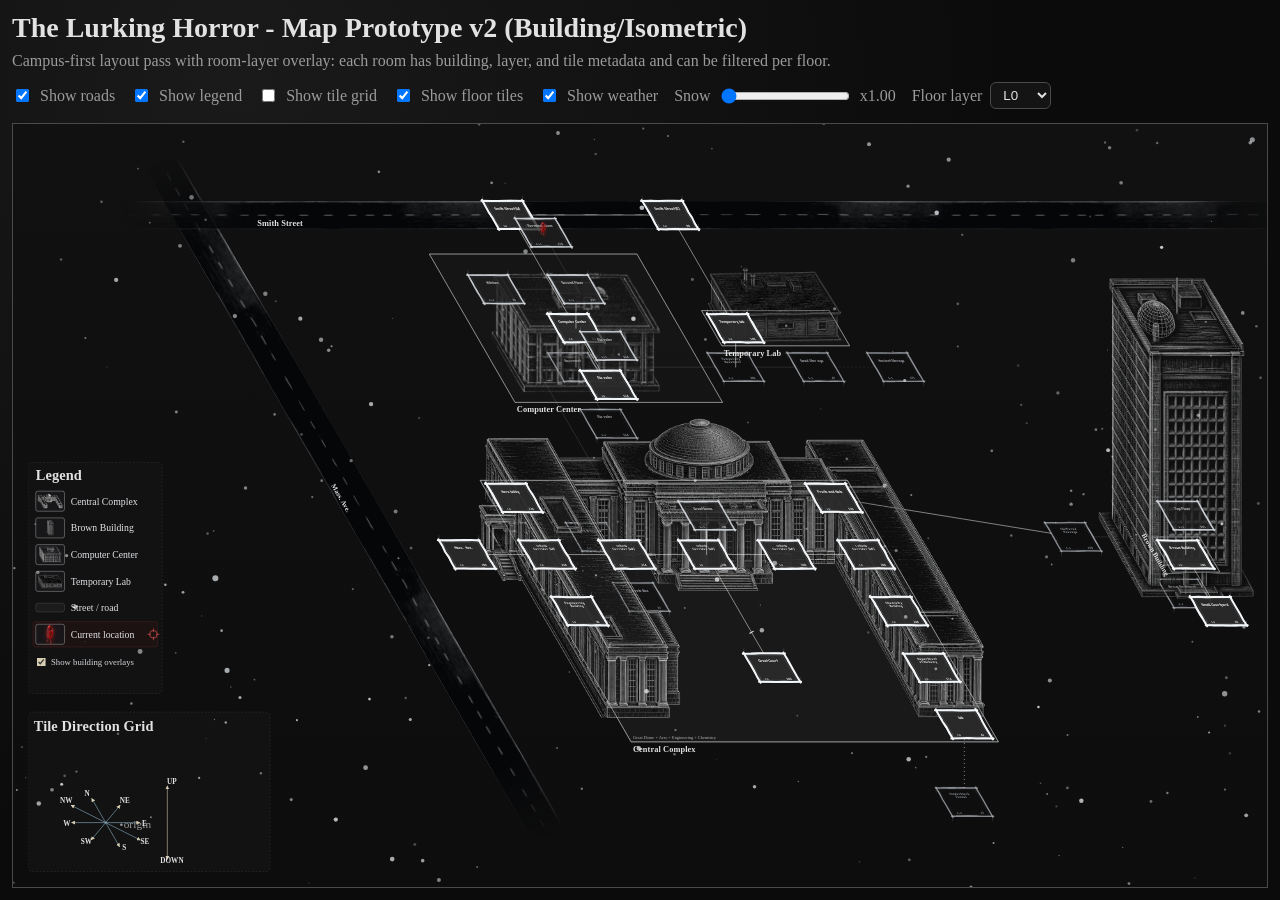
==== commit 748aff44: "Add hand-drawn SVG tile contours" ====
--- a/src/map-prototype-2.html
+++ b/src/map-prototype-2.html
@@ -406,11 +406,10 @@
 
       .tile-room-known {
         fill: transparent;
-        stroke: var(--line-primary);
-        stroke-width: 2.3;
+        stroke: none;
+        stroke-width: 0;
         stroke-linejoin: round;
         stroke-linecap: round;
-        filter: url(#tile-handdrawn);
       }
 
       .tile-room-focus {
@@ -498,7 +497,6 @@
         stroke-linecap: round;
         stroke-dasharray: 2.6 4.2;
         pointer-events: none;
-        filter: url(#tile-handdrawn);
       }
 
       .tile-room-ghost {
@@ -509,7 +507,74 @@
         stroke-linecap: round;
         stroke-dasharray: 7 12;
         pointer-events: none;
-        filter: url(#tile-handdrawn);
+      }
+
+      .tile-room-contour {
+        fill: none;
+        stroke-linecap: round;
+        stroke-linejoin: round;
+        pointer-events: none;
+        vector-effect: non-scaling-stroke;
+      }
+
+      .tile-room-contour-focus-main {
+        stroke: rgba(244, 247, 250, 0.98);
+        stroke-width: 2;
+      }
+
+      .tile-room-contour-focus-echo {
+        stroke: rgba(244, 247, 250, 0.58);
+        stroke-width: 0.95;
+      }
+
+      .tile-room-contour-focus-break {
+        stroke: rgba(244, 247, 250, 0.74);
+        stroke-width: 1.12;
+      }
+
+      .tile-room-contour-focus-scratch {
+        stroke: rgba(244, 247, 250, 0.82);
+        stroke-width: 0.86;
+      }
+
+      .tile-room-contour-above-main {
+        stroke: rgba(214, 219, 224, 0.78);
+        stroke-width: 1.62;
+      }
+
+      .tile-room-contour-above-echo {
+        stroke: rgba(214, 219, 224, 0.42);
+        stroke-width: 0.82;
+      }
+
+      .tile-room-contour-above-break {
+        stroke: rgba(214, 219, 224, 0.52);
+        stroke-width: 0.95;
+      }
+
+      .tile-room-contour-above-scratch {
+        stroke: rgba(214, 219, 224, 0.64);
+        stroke-width: 0.74;
+      }
+
+      .tile-room-contour-below-main {
+        stroke: rgba(178, 184, 190, 0.6);
+        stroke-width: 1.4;
+      }
+
+      .tile-room-contour-below-echo {
+        stroke: rgba(178, 184, 190, 0.32);
+        stroke-width: 0.74;
+      }
+
+      .tile-room-contour-below-break {
+        stroke: rgba(178, 184, 190, 0.42);
+        stroke-width: 0.84;
+      }
+
+      .tile-room-contour-below-scratch {
+        stroke: rgba(178, 184, 190, 0.52);
+        stroke-width: 0.66;
       }
 
       .tile-room-inset-focus {
@@ -1674,6 +1739,176 @@
           "," +
           (p3.y + offsetY)
         );
+      }
+
+      function shiftedPoint(point, offsetY) {
+        return { x: point.x, y: point.y + offsetY };
+      }
+
+      function jitteredSketchLinePath(a, b, rng, options = {}) {
+        const segments = options.segments || 5;
+        const normalAmp = options.normalAmp || 1.2;
+        const tangentAmp = options.tangentAmp || 0.55;
+        const startOvershoot = options.startOvershoot || 0;
+        const endOvershoot = options.endOvershoot || 0;
+        const dx = b.x - a.x;
+        const dy = b.y - a.y;
+        const len = Math.hypot(dx, dy) || 1;
+        const ux = dx / len;
+        const uy = dy / len;
+        const nx = -uy;
+        const ny = ux;
+        const points = [];
+        for (let i = 0; i <= segments; i += 1) {
+          const t = i / segments;
+          const endpointEase = Math.sin(Math.PI * t);
+          const overshoot = i === 0 ? -startOvershoot : i === segments ? endOvershoot : 0;
+          const normalJitter = (rng() - 0.5) * 2 * normalAmp * (0.45 + endpointEase * 0.55);
+          const tangentJitter = (rng() - 0.5) * 2 * tangentAmp * endpointEase;
+          points.push({
+            x: a.x + dx * t + ux * (overshoot + tangentJitter) + nx * normalJitter,
+            y: a.y + dy * t + uy * (overshoot + tangentJitter) + ny * normalJitter
+          });
+        }
+        return points
+          .map((point, index) =>
+            (index === 0 ? "M " : "L ") + point.x.toFixed(2) + " " + point.y.toFixed(2)
+          )
+          .join(" ");
+      }
+
+      function pointAlongSegment(a, b, t) {
+        return {
+          x: a.x + (b.x - a.x) * t,
+          y: a.y + (b.y - a.y) * t
+        };
+      }
+
+      function edgeNormalTowardPoint(a, b, point) {
+        const dx = b.x - a.x;
+        const dy = b.y - a.y;
+        const len = Math.hypot(dx, dy) || 1;
+        const nx = -dy / len;
+        const ny = dx / len;
+        const mid = pointAlongSegment(a, b, 0.5);
+        const toward = { x: point.x - mid.x, y: point.y - mid.y };
+        const dot = nx * toward.x + ny * toward.y;
+        return dot >= 0 ? { x: nx, y: ny } : { x: -nx, y: -ny };
+      }
+
+      function offsetPointByVector(point, vector, distance) {
+        return {
+          x: point.x + vector.x * distance,
+          y: point.y + vector.y * distance
+        };
+      }
+
+      function contourClassSuffix(relativeLevel) {
+        if (relativeLevel > 0) return "above";
+        if (relativeLevel < 0) return "below";
+        return "focus";
+      }
+
+      function tileSketchProfile(room) {
+        const seed = hashString32("tile-sketch-profile:" + room.id + ":" + room.tile.key);
+        const roughVariant = seed % 5 === 0;
+        return roughVariant
+          ? {
+              family: "rough-b",
+              ampScale: 1.22,
+              overshootScale: 1.18,
+              passBoost: 0,
+              breakBoost: 1,
+              scratchBoost: 1
+            }
+          : {
+              family: "main",
+              ampScale: 1,
+              overshootScale: 1,
+              passBoost: 0,
+              breakBoost: 0,
+              scratchBoost: 0
+            };
+      }
+
+      function drawSketchTileContours(room, p0, p1, p2, p3, offsetY, relativeLevel) {
+        const corners = [p0, p1, p2, p3].map((point) => shiftedPoint(point, offsetY));
+        const edges = [
+          [corners[0], corners[1]],
+          [corners[1], corners[2]],
+          [corners[2], corners[3]],
+          [corners[3], corners[0]]
+        ];
+        const suffix = contourClassSuffix(relativeLevel);
+        const profile = tileSketchProfile(room);
+        const rng = createSeededRandom(hashString32("tile-contour:" + profile.family + ":" + room.id + ":" + room.tile.key));
+        const mainAmp = (relativeLevel === 0 ? 2.35 : relativeLevel > 0 ? 1.45 : 1.25) * profile.ampScale;
+        const passCount = 2 + profile.passBoost;
+
+        for (let pass = 0; pass < passCount; pass += 1) {
+          const variant = pass === 0 ? "main" : "echo";
+          const amp = pass === 0 ? mainAmp : mainAmp * (0.58 + pass * 0.12);
+          const overshoot = (pass === 0 ? 5.8 : 3.4 + pass) * profile.overshootScale;
+          for (const [a, b] of edges) {
+            add("path", {
+              class: "tile-room-contour tile-room-contour-" + suffix + "-" + variant,
+              d: jitteredSketchLinePath(a, b, rng, {
+                segments: 5,
+                normalAmp: amp,
+                tangentAmp: 0.9,
+                startOvershoot: overshoot * (0.75 + rng() * 0.5),
+                endOvershoot: overshoot * (0.75 + rng() * 0.5)
+              })
+            });
+          }
+        }
+
+        const breakCount = (relativeLevel === 0 ? 5 : 3) + profile.breakBoost;
+        for (let i = 0; i < breakCount; i += 1) {
+          const edge = edges[Math.floor(rng() * edges.length)];
+          const startT = 0.1 + rng() * 0.7;
+          const lengthT = 0.08 + rng() * 0.12;
+          const a = pointAlongSegment(edge[0], edge[1], startT);
+          const b = pointAlongSegment(edge[0], edge[1], Math.min(0.94, startT + lengthT));
+          add("path", {
+            class: "tile-room-contour tile-room-contour-" + suffix + "-break",
+            d: jitteredSketchLinePath(a, b, rng, {
+              segments: 2,
+              normalAmp: mainAmp * 1.35,
+              tangentAmp: 0.45,
+              startOvershoot: 1.4,
+              endOvershoot: 1.8
+            })
+          });
+        }
+
+        const tileCenterPoint = {
+          x: (corners[0].x + corners[1].x + corners[2].x + corners[3].x) / 4,
+          y: (corners[0].y + corners[1].y + corners[2].y + corners[3].y) / 4
+        };
+        const scratchCount = 2;
+        for (let i = 0; i < scratchCount; i += 1) {
+          const edge = edges[Math.floor(rng() * edges.length)];
+          const lengthT = 0.5 + rng() * 0.25;
+          const startT = 0.06 + rng() * (0.88 - lengthT);
+          const inward = edgeNormalTowardPoint(edge[0], edge[1], tileCenterPoint);
+          const side = rng() < 0.5 ? 1 : -1;
+          const distance = 1.45 + rng() * 2.4;
+          const aBase = pointAlongSegment(edge[0], edge[1], startT);
+          const bBase = pointAlongSegment(edge[0], edge[1], Math.min(0.9, startT + lengthT));
+          const a = offsetPointByVector(aBase, inward, side * distance);
+          const b = offsetPointByVector(bBase, inward, side * (distance + (rng() - 0.5) * 0.8));
+          add("path", {
+            class: "tile-room-contour tile-room-contour-" + suffix + "-scratch",
+            d: jitteredSketchLinePath(a, b, rng, {
+              segments: 5,
+              normalAmp: mainAmp * 0.74,
+              tangentAmp: 0.34,
+              startOvershoot: 0.25,
+              endOvershoot: 0.5
+            })
+          });
+        }
       }
 
       function insetTileCorners(p0, p1, p2, p3, insetFactor) {
@@ -2725,18 +2960,6 @@
             class: "tile-room-known " + layerVisual.tileClass,
             points
           });
-          const rimDepth = layerVisual.rimDepth || 6;
-          const rimPoints = polygonPointsWithOffset(
-            p3,
-            p2,
-            { x: p2.x, y: p2.y + rimDepth },
-            { x: p3.x, y: p3.y + rimDepth },
-            room._layerOffsetY
-          );
-          add("polygon", {
-            class: "tile-room-rim " + layerVisual.rimClass,
-            points: rimPoints
-          });
           add("polygon", {
             class: "tile-room-ghost",
             points,
@@ -2748,6 +2971,7 @@
             class: "tile-room-inset " + layerVisual.insetClass,
             points: polygonPointsWithOffset(inset.p0, inset.p1, inset.p2, inset.p3, room._layerOffsetY)
           });
+          drawSketchTileContours(room, p0, p1, p2, p3, room._layerOffsetY, room._relativeLevel);
           const verticalHintDir = room._relativeLevel < 0 ? 1 : -1;
           drawCornerVerticalHints(p0, p1, p2, p3, room._layerOffsetY, verticalHintDir, layerVisual.cornerHint);
 
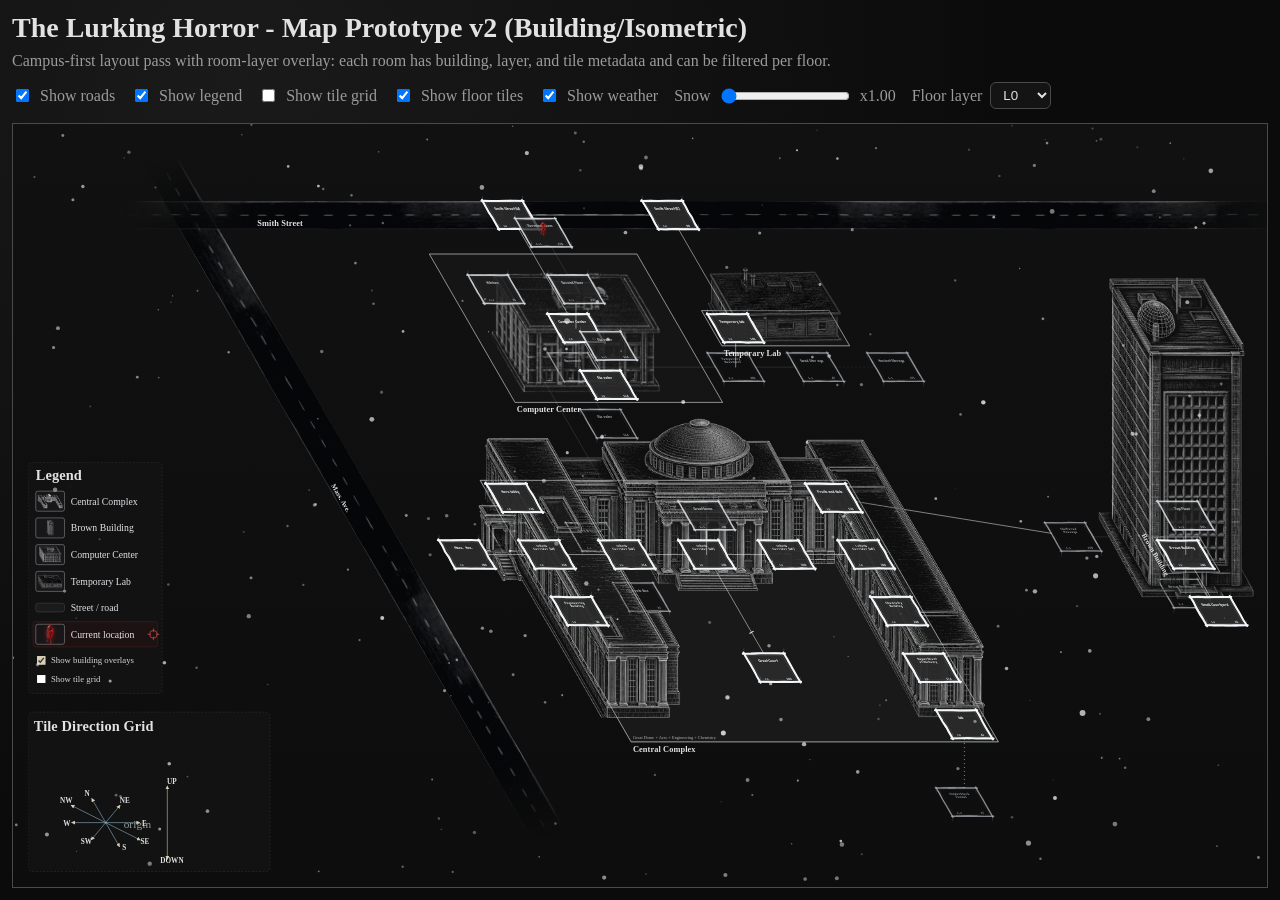
==== commit 28107545: "Wire modern UI controls, map mode, and horror effects Wire the action rail to use the new PNG button" ====
--- a/src/map-prototype-2.html
+++ b/src/map-prototype-2.html
@@ -837,3668 +837,18 @@
       </div>
     </div>
 
-    <script src="./map-prototype-2-data.js"></script>
+    <script src="./map-data.js"></script>
     <script src="./map-snow-layer.js"></script>
+    <script src="./map-renderer.js"></script>
     <script>
-      const ROOM_W = 190;
-      const ROOM_H = 56;
-      const WORLD_W = 5900;
-      const WORLD_H = 4200;
-      const svg = document.getElementById("map");
-      const snowLayer = window.MapSnowLayer.create(document.getElementById("map-snow"));
-      let viewport = null;
-      let uiLayer = null;
-      let legendLayer = null;
-      let svgDefs = null;
-      let buildingArtworkVisible = true;
-      let playerPingUntil = 0;
-      const PLAYER_ROOM_ID = "terminal";
-      const panZoom = {
-        scale: 0.42,
-        tx: 20,
-        ty: 20,
-        minScale: 0.08,
-        maxScale: 3.5,
-        dragging: false,
-        lastX: 0,
-        lastY: 0,
-        hasUserMoved: false
-      };
-      const floorDrag = {
-        active: false,
-        lastY: 0,
-        carryY: 0
-      };
-      const FLOOR_DRAG_STEP_PX = 30;
-
-      // Prototype model: room id + section + layer + x/y + edges.
-      const MAP_MODEL = {
-        sections: [
-          { id: "C", label: "Section C - Main Interior + Basement" },
-          { id: "B", label: "Section B - Upper Campus + Building Wings" },
-          { id: "R", label: "Section R - Brown Building Cluster" },
-          { id: "D", label: "Section D - Utility Underground" },
-          { id: "F", label: "Section F - Wet Tunnels Inset" },
-          { id: "E", label: "Section E - Dream Inset" },
-          { id: "U", label: "Section U - Unknown Locations" }
-        ],
-        layers: [
-          { id: "L+2", y: 40, h: 220 },
-          { id: "L+1", y: 330, h: 220 },
-          { id: "L0", y: 620, h: 260 },
-          { id: "L-1", y: 950, h: 280 },
-          { id: "L-2", y: 1300, h: 320 },
-          { id: "L-3", y: 1690, h: 1220 }
-        ],
-        rooms: MapPrototype2Data.MAP_ROOMS.map((room) => ({ ...room, edges: (room.edges || []).map((edge) => ({ ...edge })) }))
-      };
-
-      const CANONICAL_LOCATIONS = [
-        { id: 9, name: "Tomb" },
-        { id: 15, name: "Wet Tunnel" },
-        { id: 16, name: "Small Courtyard" },
-        { id: 17, name: "Cinderblock Tunnel" },
-        { id: 21, name: "At Platform" },
-        { id: 25, name: "Brick Tunnel" },
-        { id: 27, name: "Basement" },
-        { id: 33, name: "Kitchen" },
-        { id: 34, name: "Tunnel Entrance" },
-        { id: 35, name: "Stairway" },
-        { id: 37, name: "Concrete Box" },
-        { id: 38, name: "Engineering Building" },
-        { id: 39, name: "Muddy Tunnel" },
-        { id: 42, name: "Lab" },
-        { id: 47, name: "Dead Storage" },
-        { id: 51, name: "Wet Tunnel" },
-        { id: 65, name: "Computer Center" },
-        { id: 66, name: "Steam Tunnel" },
-        { id: 69, name: "Inner Lair" },
-        { id: 78, name: "Steam Tunnel" },
-        { id: 87, name: "Wet Tunnel" },
-        { id: 98, name: "Smith Street" },
-        { id: 99, name: "Large Chamber" },
-        { id: 109, name: "Inside Dome" },
-        { id: 110, name: "Third Floor" },
-        { id: 117, name: "Wet Tunnel" },
-        { id: 121, name: "Roof of Great Dome" },
-        { id: 124, name: "Elevator" },
-        { id: 127, name: "Roof" },
-        { id: 131, name: "Wet Tunnel" },
-        { id: 134, name: "Basalt Bowl" },
-        { id: 136, name: "Aero Lobby" },
-        { id: 137, name: "Second Floor" },
-        { id: 138, name: "Steam Tunnel" },
-        { id: 140, name: "Temporary Lab" },
-        { id: 142, name: "Subbasement" },
-        { id: 145, name: "On the Great Dome" },
-        { id: 149, name: "Before the Altar" },
-        { id: 150, name: "Fruits and Nuts" },
-        { id: 152, name: "Place" },
-        { id: 158, name: "Aero Basement" },
-        { id: 161, name: "Wet Tunnel" },
-        { id: 164, name: "Wet Tunnel" },
-        { id: 171, name: "Ancient Storage" },
-        { id: 174, name: "Department of Alchemy" },
-        { id: 176, name: "Terminal Room" },
-        { id: 179, name: "Cluttered Passage" },
-        { id: 180, name: "Great Court" },
-        { id: 181, name: "Wet Tunnel" },
-        { id: 184, name: "Wet Tunnel" },
-        { id: 185, name: "Smith Street" },
-        { id: 187, name: "Wet Tunnel" },
-        { id: 190, name: "Mass. Ave." },
-        { id: 195, name: "Top Floor" },
-        { id: 200, name: "Brown Basement" },
-        { id: 201, name: "Renovated Cave" },
-        { id: 202, name: "Temporary Basement" },
-        { id: 206, name: "Infinite Corridor" },
-        { id: 208, name: "Infinite Corridor" },
-        { id: 210, name: "Infinite Corridor" },
-        { id: 213, name: "Top of Dome" },
-        { id: 214, name: "Infinite Corridor" },
-        { id: 218, name: "Infinite Corridor" },
-        { id: 221, name: "Steam Tunnel" },
-        { id: 222, name: "Skyscraper Roof" },
-        { id: 227, name: "Steam Tunnel" },
-        { id: 232, name: "Wet Tunnel" },
-        { id: 234, name: "Wet Tunnel" },
-        { id: 240, name: "Brown Building" },
-        { id: 248, name: "Chemistry Building" },
-        { id: 249, name: "Great Dome" }
-      ];
-
-      const LOCATION_ID_BY_NODE_ID = { ...MapPrototype2Data.LOCATION_ID_BY_NODE_ID };
-
-      // Wet-tunnel inset numbering is now mapped to concrete engine ids in this prototype.
-      const PRESERVE_CUSTOM_LABEL_IDS = new Set([66, 78, 98, 138, 185, 206, 208, 210, 214, 218, 221, 227]);
-
-      const CANONICAL_NAME_BY_ID = new Map(CANONICAL_LOCATIONS.map((location) => [location.id, location.name]));
-
-      for (const room of MAP_MODEL.rooms) {
-        const locationId = LOCATION_ID_BY_NODE_ID[room.id];
-        if (typeof locationId === "number") {
-          room.locationId = locationId;
-          const canonicalName = CANONICAL_NAME_BY_ID.get(locationId);
-          if (canonicalName && !PRESERVE_CUSTOM_LABEL_IDS.has(locationId)) {
-            room.label = canonicalName;
-          }
-        }
-      }
-
-      // NOTE:
-      // Unknown-location parking was removed for prototype-v2.
-      // All map entities are now placed through explicit mapped room ids.
-
-      // Align Subbasement (Section D) directly under Stairway and move linked lower sections with it.
-      const sectionShiftX = {
-        D: -3580,
-        F: -3580,
-        U: -3580
-      };
-      for (const room of MAP_MODEL.rooms) {
-        const shiftX = sectionShiftX[room.section];
-        if (typeof shiftX === "number") {
-          room.x += shiftX;
-        }
-      }
-
-      // Fine-tune wet-tunnel block placement independently from Section D anchors.
-      const sectionFineTuneX = {
-        F: -140,
-        U: -140
-      };
-      for (const room of MAP_MODEL.rooms) {
-        const shiftX = sectionFineTuneX[room.section];
-        if (typeof shiftX === "number") {
-          room.x += shiftX;
-        }
-      }
-
-      // Expand vertical layer space with extra headroom for L+1 so the upper interior stack can breathe.
-      const LAYER_STRETCH_FACTOR = {
-        "L+2": 1.5,
-        "L+1": 2.0,
-        L0: 1.5,
-        "L-1": 1.5,
-        "L-2": 1.5
-      };
-      const oldLayerById = new Map(
-        MAP_MODEL.layers.map((layer) => [
-          layer.id,
-          {
-            y: layer.y,
-            h: layer.h
-          }
-        ])
-      );
-      const layerGap = 70;
-      let nextLayerY = MAP_MODEL.layers[0].y;
-      for (const layer of MAP_MODEL.layers) {
-        const old = oldLayerById.get(layer.id);
-        if (!old) continue;
-        layer.y = nextLayerY;
-        const factor = LAYER_STRETCH_FACTOR[layer.id];
-        layer.h = typeof factor === "number" ? Math.round(old.h * factor) : old.h;
-        nextLayerY += layer.h + layerGap;
-      }
-      const newLayerById = new Map(
-        MAP_MODEL.layers.map((layer) => [
-          layer.id,
-          {
-            y: layer.y,
-            h: layer.h
-          }
-        ])
-      );
-      for (const room of MAP_MODEL.rooms) {
-        // Keep unknown-location parking grid fixed for manual triage.
-        if (room.section === "U") continue;
-        const oldLayer = oldLayerById.get(room.layer);
-        const newLayer = newLayerById.get(room.layer);
-        if (!oldLayer || !newLayer) continue;
-        const ratio = (room.y - oldLayer.y) / oldLayer.h;
-        room.y = newLayer.y + ratio * newLayer.h;
-      }
-
-      // Keep Terminal Room visually higher in the expanded L+1 band.
-      const secondFloor = MAP_MODEL.rooms.find((room) => room.id === "second");
-      const thirdFloor = MAP_MODEL.rooms.find((room) => room.id === "third");
-      const terminalRoom = MAP_MODEL.rooms.find((room) => room.id === "terminal");
-      const upperElevator = MAP_MODEL.rooms.find((room) => room.id === "elev_l2");
-      if (secondFloor && thirdFloor && terminalRoom) {
-        // Keep the core L+1 stack readable: terminal above third above second.
-        thirdFloor.y = secondFloor.y - 190;
-        terminalRoom.y = thirdFloor.y - 120;
-      }
-      if (thirdFloor && upperElevator) {
-        // Keep elevator entry visually tied to third-floor level.
-        upperElevator.y = thirdFloor.y + 45;
-      }
-
-      // Shift all elevator rooms one room to the right, and everything to their right with them.
-      const ELEVATOR_SHIFT_X = ROOM_W + 30;
-      const elevatorRoomIds = new Set(["elev_l2", "elev_l1", "elev_l0", "elev_lm1"]);
-      const elevatorRooms = MAP_MODEL.rooms.filter((room) => elevatorRoomIds.has(room.id));
-      const elevatorCutoffX =
-        elevatorRooms.length > 0 ? Math.min(...elevatorRooms.map((room) => room.x)) : Number.POSITIVE_INFINITY;
-      for (const room of MAP_MODEL.rooms) {
-        if (room.section === "U") continue;
-        if (room.x >= elevatorCutoffX) {
-          room.x += ELEVATOR_SHIFT_X;
-        }
-      }
-
-      // Final targeted adjustment:
-      // move only 39/34/66 and the wet-tunnel node reached from 99 down.
-      // Keep 34 exactly above 99, keep wet1 exactly below 99, and place 39/66 with fixed offsets.
-      const muddyTunnel = MAP_MODEL.rooms.find((room) => room.id === "muddy");
-      const tunnelEntrance = MAP_MODEL.rooms.find((room) => room.id === "tunnel_entry");
-      const steamS1 = MAP_MODEL.rooms.find((room) => room.id === "steam1");
-      const largeChamber = MAP_MODEL.rooms.find((room) => room.id === "large_chamber");
-      const wetTunnel1 = MAP_MODEL.rooms.find((room) => room.id === "wet1");
-      if (muddyTunnel && tunnelEntrance && steamS1 && largeChamber && wetTunnel1) {
-        const neighborOffset = Math.round(ROOM_W * 0.6);
-        tunnelEntrance.x = largeChamber.x;
-        wetTunnel1.x = largeChamber.x;
-        muddyTunnel.x = tunnelEntrance.x - neighborOffset;
-        steamS1.x = tunnelEntrance.x + neighborOffset;
-      }
-
-      // Final deterministic room positions per room id.
-      // This is the single source of truth for prototype calibration and avoids chained side-effects.
-      const DETERMINISTIC_ROOM_POSITIONS = {
-        aero_b: { x: 1080, y: 1605 },
-        aero_lobby: { x: 680, y: 1010 },
-        alc: { x: 1480, y: 1485 },
-        altar: { x: 3350, y: 2140 },
-        ancient: { x: 3590, y: 1605 },
-        basalt: { x: 220, y: 310 },
-        base: { x: 2740, y: 1605 },
-        brick: { x: 3590, y: 2140 },
-        brown: { x: 1760, y: 1310 },
-        brown_b: { x: 1760, y: 1695 },
-        chem: { x: 1480, y: 1310 },
-        cinder: { x: 3590, y: 2305 },
-        computer: { x: 2740, y: 1160 },
-        concrete_box: { x: 2520, y: 2520 },
-        cp: { x: 1940, y: 1025 },
-        dead: { x: 3320, y: 1605 },
-        elev_l0: { x: 2520, y: 1250 },
-        elev_l1: { x: 2520, y: 900 },
-        elev_l2: { x: 2520, y: 635 },
-        elev_lm1: { x: 2520, y: 1740 },
-        eng: { x: 680, y: 1310 },
-        fn: { x: 1480, y: 1025 },
-        gd: { x: 1080, y: 740 },
-        great_court: { x: 1080, y: 1310 },
-        ic1: { x: 680, y: 1160 },
-        ic2: { x: 880, y: 1160 },
-        ic3: { x: 1080, y: 1160 },
-        ic4: { x: 1280, y: 1160 },
-        ic5: { x: 1480, y: 1160 },
-        inner_lair: { x: 1340, y: 3120 },
-        inside_dome: { x: 1980, y: 340 },
-        kitchen: { x: 2240, y: 780 },
-        lab: { x: 1480, y: 1695 },
-        large_chamber: { x: -270, y: 2520 },
-        mass: { x: 480, y: 1160 },
-        muddy: { x: -270, y: 2140 },
-        ogd: { x: 1280, y: 250 },
-        place: { x: 220, y: 160 },
-        platform: { x: 220, y: 460 },
-        reno: { x: 3590, y: 1990 },
-        rgd: { x: 1080, y: 250 },
-        roof: { x: 2740, y: 205 },
-        second: { x: 2740, y: 780 },
-        sky_roof: { x: 1760, y: 340 },
-        small_court: { x: 1760, y: 1490 },
-        smith1: { x: 2740, y: 1025 },
-        smith2: { x: 3060, y: 1025 },
-        stair: { x: 680, y: 1605 },
-        steam1: { x: 290, y: 2140 },
-        steam2: { x: 600, y: 2140 },
-        steam3: { x: 1120, y: 2140 },
-        steam4: { x: 1820, y: 2140 },
-        steam5: { x: 2740, y: 2140 },
-        sub: { x: 680, y: 1990 },
-        td: { x: 1080, y: 560 },
-        temp_b: { x: 3060, y: 1605 },
-        temp_lab: { x: 3060, y: 1250 },
-        terminal: { x: 2740, y: 470 },
-        third: { x: 2740, y: 590 },
-        tomb: { x: 600, y: 1840 },
-        top_floor: { x: 1760, y: 820 },
-        tunnel_entry: { x: 0, y: 2140 },
-        wet_lair_link: { x: 1140, y: 3120 },
-        wet1: { x: -270, y: 2920 },
-        wet10: { x: 530, y: 3280 },
-        wet11: { x: 780, y: 3280 },
-        wet2: { x: 30, y: 2920 },
-        wet3: { x: 280, y: 2920 },
-        wet4: { x: 530, y: 2920 },
-        wet5: { x: 780, y: 2920 },
-        wet6: { x: 30, y: 3100 },
-        wet7: { x: 280, y: 3100 },
-        wet8: { x: -220, y: 3190 },
-        wet9: { x: 30, y: 3280 }
-      };
-      for (const room of MAP_MODEL.rooms) {
-        const fixed = DETERMINISTIC_ROOM_POSITIONS[room.id];
-        if (fixed) {
-          room.x = fixed.x;
-          room.y = fixed.y;
-        }
-      }
-
-      // Global horizontal realignment:
-      // shift map content right relative to the layer bands;
-      // keep Dream inset shifted less than the main map for readability.
-      const FINAL_SECTION_SHIFT_X = {
-        B: 360,
-        C: 360,
-        D: 360,
-        F: 360,
-        R: 360,
-        U: 360,
-        E: 220
-      };
-      for (const room of MAP_MODEL.rooms) {
-        const shiftX = FINAL_SECTION_SHIFT_X[room.section];
-        if (typeof shiftX === "number") {
-          room.x += shiftX;
-        }
-      }
-
-      const roomById = new Map(MAP_MODEL.rooms.map((room) => [room.id, room]));
-      const layerIds = new Set(MAP_MODEL.layers.map((layer) => layer.id));
-      const sectionIds = new Set(MAP_MODEL.sections.map((section) => section.id));
-
-      for (const room of MAP_MODEL.rooms) {
-        if (!layerIds.has(room.layer)) {
-          throw new Error("Unknown layer '" + room.layer + "' for room '" + room.id + "'.");
-        }
-        if (!sectionIds.has(room.section)) {
-          throw new Error("Unknown section '" + room.section + "' for room '" + room.id + "'.");
-        }
-        for (const edge of room.edges) {
-          if (!roomById.has(edge.to)) {
-            throw new Error("Unknown room id in edge " + room.id + " -> " + edge.to + ".");
-          }
-        }
-      }
-
-      function add(tag, attrs, text, target) {
-        const el = document.createElementNS("http://www.w3.org/2000/svg", tag);
-        Object.entries(attrs || {}).forEach(([k, v]) => el.setAttribute(k, String(v)));
-        if (text != null) el.textContent = text;
-        (target || viewport || svg).appendChild(el);
-        return el;
-      }
-
-      function hashString32(input) {
-        let h = 2166136261 >>> 0;
-        const s = String(input || "");
-        for (let i = 0; i < s.length; i += 1) {
-          h ^= s.charCodeAt(i);
-          h = Math.imul(h, 16777619);
-        }
-        return h >>> 0;
-      }
-
-      function createSeededRandom(seedInput) {
-        let seed = (Number(seedInput) || 0) >>> 0;
-        return () => {
-          seed = (seed + 0x6d2b79f5) >>> 0;
-          let t = Math.imul(seed ^ (seed >>> 15), 1 | seed);
-          t ^= t + Math.imul(t ^ (t >>> 7), 61 | t);
-          return ((t ^ (t >>> 14)) >>> 0) / 4294967296;
-        };
-      }
-
-      function polygonSignedArea(points) {
-        if (!Array.isArray(points) || points.length < 3) return 0;
-        let area2 = 0;
-        for (let i = 0; i < points.length; i += 1) {
-          const a = points[i];
-          const b = points[(i + 1) % points.length];
-          area2 += a.x * b.y - b.x * a.y;
-        }
-        return area2 * 0.5;
-      }
-
-      function lineIntersectionInfinite(a, b, c, d) {
-        const r = { x: b.x - a.x, y: b.y - a.y };
-        const s = { x: d.x - c.x, y: d.y - c.y };
-        const denom = r.x * s.y - r.y * s.x;
-        if (Math.abs(denom) < 1e-6) return null;
-        const t = ((c.x - a.x) * s.y - (c.y - a.y) * s.x) / denom;
-        return { x: a.x + t * r.x, y: a.y + t * r.y };
-      }
-
-      function intersectConvexPolygons(subjectPoly, clipPoly) {
-        if (!Array.isArray(subjectPoly) || !Array.isArray(clipPoly) || subjectPoly.length < 3 || clipPoly.length < 3) {
-          return [];
-        }
-        let outputList = subjectPoly.slice();
-        const clipOrientation = polygonSignedArea(clipPoly);
-        const isInside = (p, a, b) => {
-          const cross = (b.x - a.x) * (p.y - a.y) - (b.y - a.y) * (p.x - a.x);
-          return clipOrientation >= 0 ? cross >= -1e-6 : cross <= 1e-6;
-        };
-
-        for (let i = 0; i < clipPoly.length; i += 1) {
-          const cp1 = clipPoly[i];
-          const cp2 = clipPoly[(i + 1) % clipPoly.length];
-          const inputList = outputList.slice();
-          outputList = [];
-          if (!inputList.length) break;
-          let s = inputList[inputList.length - 1];
-          for (const e of inputList) {
-            const eInside = isInside(e, cp1, cp2);
-            const sInside = isInside(s, cp1, cp2);
-            if (eInside) {
-              if (!sInside) {
-                const hit = lineIntersectionInfinite(s, e, cp1, cp2);
-                if (hit) outputList.push(hit);
-              }
-              outputList.push(e);
-            } else if (sInside) {
-              const hit = lineIntersectionInfinite(s, e, cp1, cp2);
-              if (hit) outputList.push(hit);
-            }
-            s = e;
-          }
-        }
-        return outputList;
-      }
-
-      function drawRoadJunctionPatch(roadPolygons, roadOpacityScale) {
-        const smith = roadPolygons && roadPolygons.smith;
-        const mass = roadPolygons && roadPolygons.mass;
-        if (!smith || !mass) return;
-        const overlap = intersectConvexPolygons(smith, mass);
-        if (!overlap || overlap.length < 3) return;
-        const points = overlap.map((p) => p.x + "," + p.y).join(" ");
-        const opacity = Math.max(0.2, Math.min(1, roadOpacityScale || 1));
-        const junctionBaseOpacity = Math.max(0.12, 0.22 * opacity);
-        add("polygon", { class: "campus-road-junction", points, style: "opacity:" + junctionBaseOpacity.toFixed(3) + ";" });
-        add("polygon", {
-          class: "campus-road-junction-grain",
-          points,
-          style: "opacity:" + Math.max(0.08, 0.16 * opacity).toFixed(3) + ";"
-        });
-
-        if (svgDefs) {
-          const vA = { x: smith[1].x - smith[0].x, y: smith[1].y - smith[0].y };
-          const vB = { x: smith[3].x - smith[0].x, y: smith[3].y - smith[0].y };
-          const lenA = Math.hypot(vA.x, vA.y) || 1;
-          const lenB = Math.hypot(vB.x, vB.y) || 1;
-          const along = lenA >= lenB ? vA : vB;
-          const shortLen = Math.min(lenA, lenB);
-          const roadAngleDeg = (Math.atan2(along.y, along.x) * 180) / Math.PI;
-          const center = overlap.reduce((acc, p) => ({ x: acc.x + p.x, y: acc.y + p.y }), { x: 0, y: 0 });
-          center.x /= overlap.length;
-          center.y /= overlap.length;
-
-          const srcW = 2307;
-          const srcH = 240;
-          const texScale = 1.7;
-          const texW = srcW * texScale;
-          const texH = shortLen * 0.9;
-          const seed = hashString32("junction:smith-mass");
-          const phaseX = (seed % 997) * 0.37;
-          const patternId = "road-junction-pattern-" + seed.toString(16);
-
-          const pattern = document.createElementNS("http://www.w3.org/2000/svg", "pattern");
-          pattern.setAttribute("id", patternId);
-          pattern.setAttribute("patternUnits", "userSpaceOnUse");
-          pattern.setAttribute("x", (center.x - texW * 0.5 - phaseX).toFixed(2));
-          pattern.setAttribute("y", (center.y - texH * 0.5).toFixed(2));
-          pattern.setAttribute("width", texW.toFixed(2));
-          pattern.setAttribute("height", texH.toFixed(2));
-          pattern.setAttribute(
-            "patternTransform",
-            "rotate(" + roadAngleDeg.toFixed(2) + " " + center.x.toFixed(2) + " " + center.y.toFixed(2) + ")"
-          );
-          const patternImage = document.createElementNS("http://www.w3.org/2000/svg", "image");
-          patternImage.setAttribute("href", "assets/gfx/maps/texture_road_3.png");
-          patternImage.setAttribute("x", "0");
-          patternImage.setAttribute("y", "0");
-          patternImage.setAttribute("width", texW.toFixed(2));
-          patternImage.setAttribute("height", (srcH * (texH / 240)).toFixed(2));
-          patternImage.setAttribute("preserveAspectRatio", "none");
-          pattern.appendChild(patternImage);
-          svgDefs.appendChild(pattern);
-
-          add("polygon", {
-            class: "campus-road-photo-texture",
-            points,
-            fill: "url(#" + patternId + ")",
-            style: "opacity:" + Math.max(0.12, 0.24 * opacity).toFixed(3) + ";"
-          });
-        }
-      }
-
-      function drawStyledRoadBlock(block, pts, roadOpacityScale) {
-        if (!pts || pts.length !== 4) return;
-        const p0 = pts[0];
-        const p1 = pts[1];
-        const p2 = pts[2];
-        const p3 = pts[3];
-        const vec = (a, b) => ({ x: b.x - a.x, y: b.y - a.y });
-        const len = (v) => Math.hypot(v.x, v.y) || 1;
-        const norm = (v) => {
-          const d = len(v);
-          return { x: v.x / d, y: v.y / d };
-        };
-        const addv = (a, b) => ({ x: a.x + b.x, y: a.y + b.y });
-        const mul = (v, s) => ({ x: v.x * s, y: v.y * s });
-        const midpoint = (a, b) => ({ x: (a.x + b.x) * 0.5, y: (a.y + b.y) * 0.5 });
-
-        const vA = vec(p0, p1);
-        const vB = vec(p0, p3);
-        const lenA = len(vA);
-        const lenB = len(vB);
-        const alongA = lenA >= lenB;
-        const axisVec = alongA ? vA : vB;
-        const crossVec = alongA ? vB : vA;
-        const u = norm(axisVec);
-        const n = norm(crossVec);
-        const longLen = Math.max(lenA, lenB);
-        const shortLen = Math.min(lenA, lenB);
-        const extendLen = Math.max(90, Math.min(260, longLen * 0.1));
-        const ext = mul(u, extendLen);
-
-        // Extend road geometry slightly so ends can fade into the distance.
-        const rp0 = alongA ? addv(p0, mul(ext, -1)) : addv(p0, mul(ext, -1));
-        const rp1 = alongA ? addv(p1, ext) : addv(p1, mul(ext, -1));
-        const rp2 = alongA ? addv(p2, ext) : addv(p2, ext);
-        const rp3 = alongA ? addv(p3, mul(ext, -1)) : addv(p3, ext);
-
-        const center = {
-          x: (rp0.x + rp1.x + rp2.x + rp3.x) * 0.25,
-          y: (rp0.y + rp1.y + rp2.y + rp3.y) * 0.25
-        };
-
-        const sideA0 = alongA ? rp0 : rp0;
-        const sideA1 = alongA ? rp1 : rp3;
-        const sideB0 = alongA ? rp3 : rp1;
-        const sideB1 = alongA ? rp2 : rp2;
-        const centerStart = alongA ? midpoint(rp0, rp3) : midpoint(rp0, rp1);
-        const centerEnd = alongA ? midpoint(rp1, rp2) : midpoint(rp3, rp2);
-        const seed = hashString32("road:" + String(block.id || ""));
-        const rnd = createSeededRandom(seed);
-        const points = [rp0, rp1, rp2, rp3].map((p) => p.x + "," + p.y).join(" ");
-
-        const opacity = Math.max(0.28, Math.min(1, roadOpacityScale || 1));
-        let fadeMaskRef = null;
-        if (svgDefs) {
-          const gradientId = "road-fade-grad-" + String(block.id || "road") + "-" + seed.toString(16);
-          const maskId = "road-fade-mask-" + String(block.id || "road") + "-" + seed.toString(16);
-          const grad = document.createElementNS("http://www.w3.org/2000/svg", "linearGradient");
-          grad.setAttribute("id", gradientId);
-          grad.setAttribute("gradientUnits", "userSpaceOnUse");
-          grad.setAttribute("x1", centerStart.x.toFixed(2));
-          grad.setAttribute("y1", centerStart.y.toFixed(2));
-          grad.setAttribute("x2", centerEnd.x.toFixed(2));
-          grad.setAttribute("y2", centerEnd.y.toFixed(2));
-          const mkStop = (offset, color, opacityVal) => {
-            const stop = document.createElementNS("http://www.w3.org/2000/svg", "stop");
-            stop.setAttribute("offset", offset);
-            stop.setAttribute("stop-color", color);
-            stop.setAttribute("stop-opacity", opacityVal);
-            grad.appendChild(stop);
-          };
-          mkStop("0%", "#ffffff", "0");
-          mkStop("12%", "#ffffff", "1");
-          mkStop("88%", "#ffffff", "1");
-          mkStop("100%", "#ffffff", "0");
-          svgDefs.appendChild(grad);
-
-          const mask = document.createElementNS("http://www.w3.org/2000/svg", "mask");
-          mask.setAttribute("id", maskId);
-          const maskPoly = document.createElementNS("http://www.w3.org/2000/svg", "polygon");
-          maskPoly.setAttribute("points", points);
-          maskPoly.setAttribute("fill", "url(#" + gradientId + ")");
-          mask.appendChild(maskPoly);
-          svgDefs.appendChild(mask);
-          fadeMaskRef = "url(#" + maskId + ")";
-        }
-        const roadGroup = add("g", {
-          class: "campus-road-styled",
-          "data-road-id": String(block.id || ""),
-          style: "opacity:" + opacity.toFixed(3) + ";"
-        });
-        if (fadeMaskRef) {
-          roadGroup.setAttribute("mask", fadeMaskRef);
-        }
-        add("polygon", { class: "campus-road-base", points }, null, roadGroup);
-        if (svgDefs) {
-          const patternId = "road-texture-pattern-" + String(block.id || "road") + "-" + seed.toString(16);
-          const roadAngleDeg = (Math.atan2(u.y, u.x) * 180) / Math.PI;
-          const texScale = 1.7;
-          // Use only the central asphalt strip from the source texture so
-          // source-side road edges/markings don't fight our vector road edges.
-          const srcW = 2307;
-          const srcH = 240;
-          const cropTopPx = 0;
-          const cropHeightPx = 240;
-          const texW = srcW * texScale;
-          const texH = shortLen * 0.9;
-          const phaseX = (seed % 997) * 0.37;
-
-          const pattern = document.createElementNS("http://www.w3.org/2000/svg", "pattern");
-          pattern.setAttribute("id", patternId);
-          pattern.setAttribute("patternUnits", "userSpaceOnUse");
-          pattern.setAttribute("x", (center.x - texW * 0.5 - phaseX).toFixed(2));
-          pattern.setAttribute("y", (center.y - texH * 0.5).toFixed(2));
-          pattern.setAttribute("width", texW.toFixed(2));
-          pattern.setAttribute("height", texH.toFixed(2));
-          pattern.setAttribute(
-            "patternTransform",
-            "rotate(" + roadAngleDeg.toFixed(2) + " " + center.x.toFixed(2) + " " + center.y.toFixed(2) + ")"
-          );
-          const patternImage = document.createElementNS("http://www.w3.org/2000/svg", "image");
-          patternImage.setAttribute("href", "assets/gfx/maps/texture_road_3.png");
-          patternImage.setAttribute("x", "0");
-          patternImage.setAttribute("y", (-cropTopPx * (texH / cropHeightPx)).toFixed(2));
-          patternImage.setAttribute("width", texW.toFixed(2));
-          patternImage.setAttribute("height", (srcH * (texH / cropHeightPx)).toFixed(2));
-          patternImage.setAttribute("preserveAspectRatio", "none");
-          pattern.appendChild(patternImage);
-          svgDefs.appendChild(pattern);
-
-          add("polygon", { class: "campus-road-photo-texture", points, fill: "url(#" + patternId + ")" }, null, roadGroup);
-        }
-        add("polygon", { class: "campus-road-grain", points }, null, roadGroup);
-
-        const halfLong = longLen * 0.5;
-        const halfShort = shortLen * 0.5;
-        const scratchCount = Math.max(12, Math.round(longLen / 22));
-        const longMargin = Math.max(20, longLen * 0.065);
-        const shortMargin = Math.max(7, shortLen * 0.18);
-
-        for (let i = 0; i < scratchCount; i += 1) {
-          const along = (rnd() * 2 - 1) * Math.max(8, halfLong - longMargin);
-          const across = (rnd() * 2 - 1) * Math.max(2, halfShort - shortMargin);
-          const segmentLen = 10 + rnd() * 30;
-          const normalJitter = (rnd() * 2 - 1) * 1.4;
-          const base = addv(addv(center, mul(u, along)), mul(n, across));
-          const s0 = addv(addv(base, mul(u, -segmentLen * 0.5)), mul(n, normalJitter));
-          const s1 = addv(addv(base, mul(u, segmentLen * 0.5)), mul(n, normalJitter));
-          const alpha = 0.08 + rnd() * 0.12;
-          add(
-            "line",
-            {
-              class: "campus-road-scratch-line",
-              x1: s0.x.toFixed(2),
-              y1: s0.y.toFixed(2),
-              x2: s1.x.toFixed(2),
-              y2: s1.y.toFixed(2),
-              style: "stroke-opacity:" + alpha.toFixed(3) + ";"
-            },
-            null,
-            roadGroup
-          );
-        }
-
-        // SVG road side-edge strokes disabled for texture evaluation pass.
-
-        // SVG centerline disabled for texture-evaluation pass.
-      }
-
-      const CAMPUS_BLOCKS = [
-        // Every block is defined by inclusive tile bounds:
-        // top-left (tl) and bottom-right (br), using grid coordinates (c/rank).
-        // A1 is bottom-left.
-        { id: "mass", type: "road-v", label: "Mass. Ave.", bounds: { tl: { c: 3, rank: 11 }, br: { c: 3, rank: 1 } } },
-        { id: "smith", type: "road-h", label: "Smith Street", bounds: { tl: { c: 3, rank: 11 }, br: { c: 16, rank: 11 } } },
-        { id: "computer", type: "building", label: "Computer Center", sub: "start area", bounds: { tl: { c: 6, rank: 10 }, br: { c: 8, rank: 8 } } },
-        { id: "temp", type: "building", label: "Temporary Lab", sub: "separate wing", bounds: { tl: { c: 9, rank: 9 }, br: { c: 10, rank: 9 } } },
-        {
-          id: "central",
-          type: "building-central",
-          label: "Central Complex",
-          sub: "Great Dome + Aero + Engineering + Chemistry",
-          bounds: { tl: { c: 5, rank: 6 }, br: { c: 9, rank: 2 } }
-        },
-        { id: "brown", type: "building", label: "Brown Building", sub: "18-floor skyscraper", bounds: { tl: { c: 13, rank: 5 }, br: { c: 13, rank: 5 } } },
-        // Hidden placement zones for underground grouping.
-        { id: "steam", type: "placement-zone", hidden: true, bounds: { tl: { c: 4, rank: 3 }, br: { c: 10, rank: 2 } } },
-        { id: "wet", type: "placement-zone", hidden: true, bounds: { tl: { c: 4, rank: 1 }, br: { c: 10, rank: 1 } } },
-        { id: "brick", type: "placement-zone", hidden: true, bounds: { tl: { c: 9, rank: 9 }, br: { c: 11, rank: 8 } } }
-      ];
-
-      // Booklet-inspired placement grid:
-      // - orthogonal cardinals as the primary placement axis
-      // - diagonals as combined horizontal/vertical tile deltas
-      // - up/down as level deltas (separate from planar compass movement)
-      const TILE_GRID = {
-        originX: 1120,
-        originY: 500,
-        cellW: 220,
-        axisStep: 180,
-        northTiltFromVerticalDeg: 30,
-        levelY: 260,
-        cols: 17,
-        rows: 11
-      };
-
-      // Keep road spans tied to current grid dimensions.
-      // - Vertical road: full rank span (1..rows)
-      // - Horizontal road: full file span (A..last column)
-      const massRoad = CAMPUS_BLOCKS.find((b) => b.id === "mass");
-      if (massRoad) {
-        massRoad.bounds = { tl: { c: 3, rank: TILE_GRID.rows }, br: { c: 3, rank: 1 } };
-      }
-      const smithRoad = CAMPUS_BLOCKS.find((b) => b.id === "smith");
-      if (smithRoad) {
-        smithRoad.bounds = { tl: { c: 3, rank: 11 }, br: { c: TILE_GRID.cols - 1, rank: 11 } };
-      }
-
-      const northTiltRad = (TILE_GRID.northTiltFromVerticalDeg * Math.PI) / 180;
-      const axisDx = Math.sin(northTiltRad) * TILE_GRID.axisStep;
-      const axisDy = Math.cos(northTiltRad) * TILE_GRID.axisStep;
-
-      // Parallelogram tile basis:
-      // - E axis: horizontal tile top/bottom
-      // - S axis: down-right vector so side edges go up-left (booklet-like)
-      const ISO_BASIS_E = { dx: TILE_GRID.cellW, dy: 0 };
-      const ISO_BASIS_S = { dx: axisDx, dy: axisDy };
-
-      // Half-tile free space on each side of every tile.
-      // Effective center-to-center spacing becomes exactly one full tile in both basis directions.
-      const TILE_GUTTER_SIDE = 0.5;
-      const TILE_STEP_FACTOR = 1 + TILE_GUTTER_SIDE * 2;
-      const STEP_E = {
-        dx: ISO_BASIS_E.dx * TILE_STEP_FACTOR,
-        dy: ISO_BASIS_E.dy * TILE_STEP_FACTOR
-      };
-      const STEP_S = {
-        dx: ISO_BASIS_S.dx * TILE_STEP_FACTOR,
-        dy: ISO_BASIS_S.dy * TILE_STEP_FACTOR
-      };
-
-      // Compass is derived from the same isometric lattice vectors as the grid.
-      // This keeps direction arrows and tile placement orientation perfectly aligned.
-      const COMPASS_SCALE = 1.1;
-      const N_BASE = { dx: -ISO_BASIS_S.dx * COMPASS_SCALE, dy: -ISO_BASIS_S.dy * COMPASS_SCALE };
-      const E_BASE = { dx: ISO_BASIS_E.dx * COMPASS_SCALE, dy: ISO_BASIS_E.dy * COMPASS_SCALE };
-
-      const DIRECTION_VECTORS = {
-        N: { dx: N_BASE.dx, dy: N_BASE.dy },
-        S: { dx: -N_BASE.dx, dy: -N_BASE.dy },
-        E: { dx: E_BASE.dx, dy: E_BASE.dy },
-        W: { dx: -E_BASE.dx, dy: -E_BASE.dy },
-        NE: { dx: (N_BASE.dx + E_BASE.dx) * 0.72, dy: (N_BASE.dy + E_BASE.dy) * 0.72 },
-        SE: { dx: (-N_BASE.dx + E_BASE.dx) * 0.72, dy: (-N_BASE.dy + E_BASE.dy) * 0.72 },
-        SW: { dx: (-N_BASE.dx - E_BASE.dx) * 0.72, dy: (-N_BASE.dy - E_BASE.dy) * 0.72 },
-        NW: { dx: (N_BASE.dx - E_BASE.dx) * 0.72, dy: (N_BASE.dy - E_BASE.dy) * 0.72 },
-        UP: { dx: 0, dy: -TILE_GRID.levelY },
-        DOWN: { dx: 0, dy: TILE_GRID.levelY }
-      };
-
-      function anchorAtTile(c, rank) {
-        const r = TILE_GRID.rows - rank;
-        return {
-          x: TILE_GRID.originX + c * STEP_E.dx + r * STEP_S.dx,
-          y: TILE_GRID.originY + c * STEP_E.dy + r * STEP_S.dy
-        };
-      }
-
-      function gridAnchor(c, rFromTop) {
-        return {
-          x: TILE_GRID.originX + c * STEP_E.dx + rFromTop * STEP_S.dx,
-          y: TILE_GRID.originY + c * STEP_E.dy + rFromTop * STEP_S.dy
-        };
-      }
-
-      function tileLegendFrame() {
-        const gridCorners = [
-          gridAnchor(0, 0),
-          gridAnchor(TILE_GRID.cols, 0),
-          gridAnchor(0, TILE_GRID.rows),
-          gridAnchor(TILE_GRID.cols, TILE_GRID.rows)
-        ];
-        const gridMinX = Math.min(...gridCorners.map((p) => p.x));
-        const a1Anchor = anchorAtTile(0, 1);
-        const a1P1 = { x: a1Anchor.x + ISO_BASIS_E.dx, y: a1Anchor.y + ISO_BASIS_E.dy };
-        const a1P3 = { x: a1Anchor.x + ISO_BASIS_S.dx, y: a1Anchor.y + ISO_BASIS_S.dy };
-        const a1P2 = { x: a1P1.x + ISO_BASIS_S.dx, y: a1P1.y + ISO_BASIS_S.dy };
-        const a1BottomY = Math.max(a1Anchor.y, a1P1.y, a1P2.y, a1P3.y);
-
-        const w = 1170;
-        const h = 520;
-        const x = Math.max(30, gridMinX - 120);
-        const y = a1BottomY - h;
-        return { x, y, w, h };
-      }
-
-      function colToLetters(index) {
-        let n = index + 1;
-        let s = "";
-        while (n > 0) {
-          const rem = (n - 1) % 26;
-          s = String.fromCharCode(65 + rem) + s;
-          n = Math.floor((n - 1) / 26);
-        }
-        return s;
-      }
-
-      function lettersToCol(letters) {
-        let n = 0;
-        const s = String(letters || "").toUpperCase();
-        for (let i = 0; i < s.length; i += 1) {
-          const code = s.charCodeAt(i);
-          if (code < 65 || code > 90) continue;
-          n = n * 26 + (code - 64);
-        }
-        return Math.max(0, n - 1);
-      }
-
-      function parseTileLabel(tileLabel) {
-        const m = /^([A-Za-z]+)(\d+)$/.exec(String(tileLabel || "").trim());
-        if (!m) return null;
-        const c = lettersToCol(m[1]);
-        const rank = Number(m[2]);
-        if (!Number.isFinite(rank)) return null;
-        return { c, rank };
-      }
-
-      function tileCenter(c, rank) {
-        const p0 = anchorAtTile(c, rank);
-        return {
-          x: p0.x + (ISO_BASIS_E.dx + ISO_BASIS_S.dx) * 0.5,
-          y: p0.y + (ISO_BASIS_E.dy + ISO_BASIS_S.dy) * 0.5
-        };
-      }
-
-      function tileCorners(c, rank) {
-        const p0 = anchorAtTile(c, rank);
-        const p1 = { x: p0.x + ISO_BASIS_E.dx, y: p0.y + ISO_BASIS_E.dy };
-        const p3 = { x: p0.x + ISO_BASIS_S.dx, y: p0.y + ISO_BASIS_S.dy };
-        const p2 = { x: p1.x + ISO_BASIS_S.dx, y: p1.y + ISO_BASIS_S.dy };
-        return { p0, p1, p2, p3 };
-      }
-
-      function polygonPointsWithOffset(p0, p1, p2, p3, offsetY) {
-        return (
-          p0.x +
-          "," +
-          (p0.y + offsetY) +
-          " " +
-          p1.x +
-          "," +
-          (p1.y + offsetY) +
-          " " +
-          p2.x +
-          "," +
-          (p2.y + offsetY) +
-          " " +
-          p3.x +
-          "," +
-          (p3.y + offsetY)
-        );
-      }
-
-      function shiftedPoint(point, offsetY) {
-        return { x: point.x, y: point.y + offsetY };
-      }
-
-      function jitteredSketchLinePath(a, b, rng, options = {}) {
-        const segments = options.segments || 5;
-        const normalAmp = options.normalAmp || 1.2;
-        const tangentAmp = options.tangentAmp || 0.55;
-        const startOvershoot = options.startOvershoot || 0;
-        const endOvershoot = options.endOvershoot || 0;
-        const dx = b.x - a.x;
-        const dy = b.y - a.y;
-        const len = Math.hypot(dx, dy) || 1;
-        const ux = dx / len;
-        const uy = dy / len;
-        const nx = -uy;
-        const ny = ux;
-        const points = [];
-        for (let i = 0; i <= segments; i += 1) {
-          const t = i / segments;
-          const endpointEase = Math.sin(Math.PI * t);
-          const overshoot = i === 0 ? -startOvershoot : i === segments ? endOvershoot : 0;
-          const normalJitter = (rng() - 0.5) * 2 * normalAmp * (0.45 + endpointEase * 0.55);
-          const tangentJitter = (rng() - 0.5) * 2 * tangentAmp * endpointEase;
-          points.push({
-            x: a.x + dx * t + ux * (overshoot + tangentJitter) + nx * normalJitter,
-            y: a.y + dy * t + uy * (overshoot + tangentJitter) + ny * normalJitter
-          });
-        }
-        return points
-          .map((point, index) =>
-            (index === 0 ? "M " : "L ") + point.x.toFixed(2) + " " + point.y.toFixed(2)
-          )
-          .join(" ");
-      }
-
-      function pointAlongSegment(a, b, t) {
-        return {
-          x: a.x + (b.x - a.x) * t,
-          y: a.y + (b.y - a.y) * t
-        };
-      }
-
-      function edgeNormalTowardPoint(a, b, point) {
-        const dx = b.x - a.x;
-        const dy = b.y - a.y;
-        const len = Math.hypot(dx, dy) || 1;
-        const nx = -dy / len;
-        const ny = dx / len;
-        const mid = pointAlongSegment(a, b, 0.5);
-        const toward = { x: point.x - mid.x, y: point.y - mid.y };
-        const dot = nx * toward.x + ny * toward.y;
-        return dot >= 0 ? { x: nx, y: ny } : { x: -nx, y: -ny };
-      }
-
-      function offsetPointByVector(point, vector, distance) {
-        return {
-          x: point.x + vector.x * distance,
-          y: point.y + vector.y * distance
-        };
-      }
-
-      function contourClassSuffix(relativeLevel) {
-        if (relativeLevel > 0) return "above";
-        if (relativeLevel < 0) return "below";
-        return "focus";
-      }
-
-      function tileSketchProfile(room) {
-        const seed = hashString32("tile-sketch-profile:" + room.id + ":" + room.tile.key);
-        const roughVariant = seed % 5 === 0;
-        return roughVariant
-          ? {
-              family: "rough-b",
-              ampScale: 1.22,
-              overshootScale: 1.18,
-              passBoost: 0,
-              breakBoost: 1,
-              scratchBoost: 1
-            }
-          : {
-              family: "main",
-              ampScale: 1,
-              overshootScale: 1,
-              passBoost: 0,
-              breakBoost: 0,
-              scratchBoost: 0
-            };
-      }
-
-      function drawSketchTileContours(room, p0, p1, p2, p3, offsetY, relativeLevel) {
-        const corners = [p0, p1, p2, p3].map((point) => shiftedPoint(point, offsetY));
-        const edges = [
-          [corners[0], corners[1]],
-          [corners[1], corners[2]],
-          [corners[2], corners[3]],
-          [corners[3], corners[0]]
-        ];
-        const suffix = contourClassSuffix(relativeLevel);
-        const profile = tileSketchProfile(room);
-        const rng = createSeededRandom(hashString32("tile-contour:" + profile.family + ":" + room.id + ":" + room.tile.key));
-        const mainAmp = (relativeLevel === 0 ? 2.35 : relativeLevel > 0 ? 1.45 : 1.25) * profile.ampScale;
-        const passCount = 2 + profile.passBoost;
-
-        for (let pass = 0; pass < passCount; pass += 1) {
-          const variant = pass === 0 ? "main" : "echo";
-          const amp = pass === 0 ? mainAmp : mainAmp * (0.58 + pass * 0.12);
-          const overshoot = (pass === 0 ? 5.8 : 3.4 + pass) * profile.overshootScale;
-          for (const [a, b] of edges) {
-            add("path", {
-              class: "tile-room-contour tile-room-contour-" + suffix + "-" + variant,
-              d: jitteredSketchLinePath(a, b, rng, {
-                segments: 5,
-                normalAmp: amp,
-                tangentAmp: 0.9,
-                startOvershoot: overshoot * (0.75 + rng() * 0.5),
-                endOvershoot: overshoot * (0.75 + rng() * 0.5)
-              })
-            });
-          }
-        }
-
-        const breakCount = (relativeLevel === 0 ? 5 : 3) + profile.breakBoost;
-        for (let i = 0; i < breakCount; i += 1) {
-          const edge = edges[Math.floor(rng() * edges.length)];
-          const startT = 0.1 + rng() * 0.7;
-          const lengthT = 0.08 + rng() * 0.12;
-          const a = pointAlongSegment(edge[0], edge[1], startT);
-          const b = pointAlongSegment(edge[0], edge[1], Math.min(0.94, startT + lengthT));
-          add("path", {
-            class: "tile-room-contour tile-room-contour-" + suffix + "-break",
-            d: jitteredSketchLinePath(a, b, rng, {
-              segments: 2,
-              normalAmp: mainAmp * 1.35,
-              tangentAmp: 0.45,
-              startOvershoot: 1.4,
-              endOvershoot: 1.8
-            })
-          });
-        }
-
-        const tileCenterPoint = {
-          x: (corners[0].x + corners[1].x + corners[2].x + corners[3].x) / 4,
-          y: (corners[0].y + corners[1].y + corners[2].y + corners[3].y) / 4
-        };
-        const scratchCount = 2;
-        for (let i = 0; i < scratchCount; i += 1) {
-          const edge = edges[Math.floor(rng() * edges.length)];
-          const lengthT = 0.5 + rng() * 0.25;
-          const startT = 0.06 + rng() * (0.88 - lengthT);
-          const inward = edgeNormalTowardPoint(edge[0], edge[1], tileCenterPoint);
-          const side = rng() < 0.5 ? 1 : -1;
-          const distance = 1.45 + rng() * 2.4;
-          const aBase = pointAlongSegment(edge[0], edge[1], startT);
-          const bBase = pointAlongSegment(edge[0], edge[1], Math.min(0.9, startT + lengthT));
-          const a = offsetPointByVector(aBase, inward, side * distance);
-          const b = offsetPointByVector(bBase, inward, side * (distance + (rng() - 0.5) * 0.8));
-          add("path", {
-            class: "tile-room-contour tile-room-contour-" + suffix + "-scratch",
-            d: jitteredSketchLinePath(a, b, rng, {
-              segments: 5,
-              normalAmp: mainAmp * 0.74,
-              tangentAmp: 0.34,
-              startOvershoot: 0.25,
-              endOvershoot: 0.5
-            })
-          });
-        }
-      }
-
-      function insetTileCorners(p0, p1, p2, p3, insetFactor) {
-        const center = {
-          x: (p0.x + p1.x + p2.x + p3.x) / 4,
-          y: (p0.y + p1.y + p2.y + p3.y) / 4
-        };
-        const moveTowardCenter = (p) => ({
-          x: p.x + (center.x - p.x) * insetFactor,
-          y: p.y + (center.y - p.y) * insetFactor
-        });
-        return {
-          p0: moveTowardCenter(p0),
-          p1: moveTowardCenter(p1),
-          p2: moveTowardCenter(p2),
-          p3: moveTowardCenter(p3)
-        };
-      }
-
-      function drawCornerVerticalHints(p0, p1, p2, p3, offsetY, directionSign, hintColors) {
-        const total = Math.max(12, Math.abs(ISO_BASIS_S.dy) * 0.18);
-        const solid = total * 0.5;
-        const broken = total * 0.32;
-        const fade = total * 0.18;
-        const gap1 = 1.8;
-        const gap2 = 1.4;
-        const corners = [p0, p1, p2, p3];
-        for (const c of corners) {
-          const x = c.x;
-          const y0 = c.y + offsetY;
-          const y1 = y0 + directionSign * solid;
-          const y2a = y1 + directionSign * gap1;
-          const y2b = y2a + directionSign * broken;
-          const y3a = y2b + directionSign * gap2;
-          const y3b = y3a + directionSign * fade;
-          add("line", {
-            class: "tile-corner-hint tile-corner-hint-solid",
-            x1: x,
-            y1: y0,
-            x2: x,
-            y2: y1,
-            style: "stroke:" + hintColors.solid + ";"
-          });
-          add("line", {
-            class: "tile-corner-hint tile-corner-hint-broken",
-            x1: x,
-            y1: y2a,
-            x2: x,
-            y2: y2b,
-            style: "stroke:" + hintColors.broken + ";"
-          });
-          add("line", {
-            class: "tile-corner-hint tile-corner-hint-fade",
-            x1: x,
-            y1: y3a,
-            x2: x,
-            y2: y3b,
-            style: "stroke:" + hintColors.fade + ";"
-          });
-        }
-      }
-
-      function splitTileTitleLines(label, maxCharsPerLine) {
-        const text = String(label || "").trim();
-        if (!text) return [""];
-        const maxChars = Number.isFinite(maxCharsPerLine) ? maxCharsPerLine : 16;
-        if (text.length <= maxChars) return [text];
-
-        const words = text.split(/\s+/).filter(Boolean);
-        if (words.length <= 1) {
-          const mid = Math.ceil(text.length / 2);
-          return [text.slice(0, mid).trim(), text.slice(mid).trim()].filter(Boolean);
-        }
-
-        let bestIdx = 1;
-        let bestScore = Number.POSITIVE_INFINITY;
-        for (let i = 1; i < words.length; i += 1) {
-          const left = words.slice(0, i).join(" ");
-          const right = words.slice(i).join(" ");
-          const score = Math.abs(left.length - right.length);
-          if (score < bestScore) {
-            bestScore = score;
-            bestIdx = i;
-          }
-        }
-        const line1 = words.slice(0, bestIdx).join(" ").trim();
-        const line2 = words.slice(bestIdx).join(" ").trim();
-        return [line1, line2].filter(Boolean);
-      }
-
-      function tilesInBounds(bounds) {
-        const c0 = Math.min(bounds.tl.c, bounds.br.c);
-        const c1 = Math.max(bounds.tl.c, bounds.br.c);
-        const rankBottom = Math.min(bounds.tl.rank, bounds.br.rank);
-        const rankTop = Math.max(bounds.tl.rank, bounds.br.rank);
-        const tiles = [];
-        for (let rank = rankTop; rank >= rankBottom; rank -= 1) {
-          for (let c = c0; c <= c1; c += 1) {
-            tiles.push({ c, rank });
-          }
-        }
-        return tiles;
-      }
-
-      // Draft deterministic room layout for manual review.
-      // This is the only source for room->tile assignment in prototype-v2.
-      // Core rule (authoritative): L0 tiles are leading for planar position.
-      // - Cardinal directions (N/E/S/W + diagonals) move across tiles.
-      // - Up/Down only changes layer and keeps the same tile.
-      const ROOM_LAYOUT = { ...MapPrototype2Data.ROOM_LAYOUT };
-
-      const ROOM_LAYOUT_UNKNOWN = {};
-
-      // Engine-derived edges snapshot (location-map-discovery.json), embedded for visual diffing.
-      // Keep command-level uniqueness so multiple edges between the same rooms can still be rendered.
-      const ENGINE_EDGE_SNAPSHOT = [
-        { from: 9, to: 142, command: "exit" },
-        { from: 9, to: 142, command: "southeast" },
-        { from: 15, to: 131, command: "west" },
-        { from: 15, to: 184, command: "down" },
-        { from: 15, to: 187, command: "east" },
-        { from: 16, to: 240, command: "enter" },
-        { from: 16, to: 240, command: "north" },
-        { from: 17, to: 25, command: "north" },
-        { from: 25, to: 17, command: "south" },
-        { from: 25, to: 201, command: "north" },
-        { from: 27, to: 65, command: "up" },
-        { from: 27, to: 158, command: "west" },
-        { from: 27, to: 202, command: "east" },
-        { from: 33, to: 137, command: "east" },
-        { from: 34, to: 39, command: "down" },
-        { from: 34, to: 39, command: "enter" },
-        { from: 34, to: 39, command: "west" },
-        { from: 34, to: 221, command: "east" },
-        { from: 35, to: 136, command: "up" },
-        { from: 35, to: 142, command: "down" },
-        { from: 35, to: 158, command: "east" },
-        { from: 38, to: 218, command: "north" },
-        { from: 39, to: 34, command: "east" },
-        { from: 39, to: 34, command: "up" },
-        { from: 39, to: 99, command: "down" },
-        { from: 47, to: 202, command: "west" },
-        { from: 51, to: 87, command: "north" },
-        { from: 51, to: 131, command: "west" },
-        { from: 51, to: 181, command: "down" },
-        { from: 51, to: 232, command: "east" },
-        { from: 65, to: 27, command: "down" },
-        { from: 65, to: 137, command: "up" },
-        { from: 65, to: 185, command: "north" },
-        { from: 66, to: 34, command: "west" },
-        { from: 66, to: 78, command: "east" },
-        { from: 78, to: 138, command: "east" },
-        { from: 87, to: 51, command: "south" },
-        { from: 87, to: 117, command: "down" },
-        { from: 87, to: 117, command: "east" },
-        { from: 87, to: 131, command: "up" },
-        { from: 87, to: 232, command: "west" },
-        { from: 98, to: 140, command: "enter" },
-        { from: 98, to: 140, command: "south" },
-        { from: 98, to: 185, command: "west" },
-        { from: 99, to: 39, command: "up" },
-        { from: 110, to: 127, command: "exit" },
-        { from: 110, to: 127, command: "up" },
-        { from: 110, to: 137, command: "down" },
-        { from: 117, to: 161, command: "up" },
-        { from: 117, to: 234, command: "west" },
-        { from: 121, to: 145, command: "up" },
-        { from: 127, to: 110, command: "down" },
-        { from: 127, to: 110, command: "enter" },
-        { from: 131, to: 15, command: "north" },
-        { from: 131, to: 87, command: "south" },
-        { from: 131, to: 164, command: "east" },
-        { from: 131, to: 234, command: "west" },
-        { from: 134, to: 21, command: "down" },
-        { from: 134, to: 21, command: "enter" },
-        { from: 134, to: 152, command: "up" },
-        { from: 136, to: 35, command: "down" },
-        { from: 136, to: 218, command: "south" },
-        { from: 137, to: 33, command: "west" },
-        { from: 137, to: 65, command: "down" },
-        { from: 137, to: 110, command: "up" },
-        { from: 137, to: 176, command: "north" },
-        { from: 140, to: 98, command: "exit" },
-        { from: 140, to: 98, command: "north" },
-        { from: 140, to: 202, command: "down" },
-        { from: 142, to: 9, command: "northwest" },
-        { from: 142, to: 35, command: "up" },
-        { from: 145, to: 121, command: "down" },
-        { from: 149, to: 201, command: "up" },
-        { from: 150, to: 179, command: "down" },
-        { from: 150, to: 206, command: "south" },
-        { from: 152, to: 134, command: "down" },
-        { from: 158, to: 27, command: "east" },
-        { from: 158, to: 35, command: "west" },
-        { from: 161, to: 15, command: "north" },
-        { from: 161, to: 117, command: "down" },
-        { from: 161, to: 164, command: "up" },
-        { from: 161, to: 184, command: "east" },
-        { from: 164, to: 131, command: "down" },
-        { from: 164, to: 184, command: "up" },
-        { from: 164, to: 187, command: "east" },
-        { from: 164, to: 234, command: "west" },
-        { from: 171, to: 47, command: "west" },
-        { from: 176, to: 137, command: "exit" },
-        { from: 176, to: 137, command: "south" },
-        { from: 179, to: 150, command: "up" },
-        { from: 179, to: 200, command: "southeast" },
-        { from: 181, to: 51, command: "up" },
-        { from: 184, to: 15, command: "up" },
-        { from: 184, to: 161, command: "down" },
-        { from: 184, to: 164, command: "east" },
-        { from: 185, to: 65, command: "enter" },
-        { from: 185, to: 65, command: "south" },
-        { from: 185, to: 98, command: "east" },
-        { from: 187, to: 15, command: "south" },
-        { from: 187, to: 99, command: "up" },
-        { from: 187, to: 164, command: "north" },
-        { from: 190, to: 218, command: "east" },
-        { from: 190, to: 218, command: "enter" },
-        { from: 195, to: 240, command: "down" },
-        { from: 200, to: 179, command: "northwest" },
-        { from: 200, to: 240, command: "up" },
-        { from: 201, to: 25, command: "south" },
-        { from: 201, to: 149, command: "down" },
-        { from: 202, to: 27, command: "west" },
-        { from: 202, to: 47, command: "east" },
-        { from: 202, to: 140, command: "up" },
-        { from: 206, to: 208, command: "west" },
-        { from: 208, to: 210, command: "west" },
-        { from: 210, to: 214, command: "west" },
-        { from: 210, to: 249, command: "up" },
-        { from: 214, to: 218, command: "west" },
-        { from: 218, to: 38, command: "south" },
-        { from: 218, to: 136, command: "north" },
-        { from: 218, to: 190, command: "exit" },
-        { from: 218, to: 190, command: "west" },
-        { from: 218, to: 214, command: "east" },
-        { from: 221, to: 227, command: "east" },
-        { from: 222, to: 109, command: "up" },
-        { from: 232, to: 161, command: "east" },
-        { from: 234, to: 117, command: "up" },
-        { from: 234, to: 131, command: "east" },
-        { from: 234, to: 164, command: "south" },
-        { from: 234, to: 187, command: "west" },
-        { from: 240, to: 16, command: "exit" },
-        { from: 240, to: 16, command: "south" },
-        { from: 240, to: 195, command: "up" },
-        { from: 240, to: 200, command: "down" },
-        { from: 248, to: 206, command: "north" },
-        { from: 249, to: 210, command: "down" }
-      ];
-
-      const ROOM_TILE_METADATA = [];
-      const ROOM_LAYOUT_MISSING = [];
-      const ROOM_LAYOUT_INVALID = [];
-      const MAP_HIDDEN_ROOM_IDS = new Set(["place", "basalt", "platform"]);
-
-      for (const room of MAP_MODEL.rooms) {
-        const spec = ROOM_LAYOUT[room.id] || ROOM_LAYOUT_UNKNOWN[room.id];
-        if (!spec) {
-          ROOM_LAYOUT_MISSING.push(room.id);
-          continue;
-        }
-        const tile = parseTileLabel(spec.tile);
-        if (!tile) {
-          ROOM_LAYOUT_INVALID.push({ id: room.id, tile: spec.tile });
-          continue;
-        }
-        ROOM_TILE_METADATA.push({
-          id: room.id,
-          label: room.label,
-          locationId: room.locationId,
-          building: spec.building || "unknown",
-          layer: spec.layer || room.layer,
-          tile,
-          tileLabel: String(spec.tile).toUpperCase()
-        });
-      }
-
-      window.ROOM_TILE_METADATA = ROOM_TILE_METADATA;
-      window.ROOM_LAYOUT_MISSING = ROOM_LAYOUT_MISSING;
-      window.ROOM_LAYOUT_INVALID = ROOM_LAYOUT_INVALID;
-
-      // Validation: up/down edges must keep the same tile (layer-only movement).
-      const LAYOUT_RULE_VIOLATIONS = [];
-      const LAYOUT_LAYER_RULE_VIOLATIONS = [];
-      const layerToLevel = (layerId) => {
-        if (layerId === "L0") return 0;
-        const m = /^L([+-])(\d+)$/.exec(String(layerId || ""));
-        if (!m) return null;
-        return (m[1] === "+" ? 1 : -1) * Number(m[2] || 0);
-      };
-      for (const room of MAP_MODEL.rooms) {
-        const fromSpec = ROOM_LAYOUT[room.id] || ROOM_LAYOUT_UNKNOWN[room.id];
-        if (!fromSpec || !fromSpec.tile) continue;
-        const fromTile = String(fromSpec.tile).toUpperCase();
-        const fromLevel = layerToLevel(fromSpec.layer);
-        for (const edge of room.edges || []) {
-          const label = String(edge.label || "").toLowerCase();
-          if (!label.includes("up") && !label.includes("down")) continue;
-          const toSpec = ROOM_LAYOUT[edge.to] || ROOM_LAYOUT_UNKNOWN[edge.to];
-          if (!toSpec || !toSpec.tile) continue;
-          const toTile = String(toSpec.tile).toUpperCase();
-          const toLevel = layerToLevel(toSpec.layer);
-          if (fromTile !== toTile) {
-            LAYOUT_RULE_VIOLATIONS.push({
-              from: room.id,
-              to: edge.to,
-              label: edge.label,
-              fromTile,
-              toTile
-            });
-          }
-          if (fromLevel != null && toLevel != null) {
-            const expectedDelta = label.includes("up") && !label.includes("down") ? 1 : label.includes("down") ? -1 : null;
-            if (expectedDelta != null && toLevel - fromLevel !== expectedDelta) {
-              LAYOUT_LAYER_RULE_VIOLATIONS.push({
-                from: room.id,
-                to: edge.to,
-                label: edge.label,
-                fromLayer: fromSpec.layer,
-                toLayer: toSpec.layer
-              });
-            }
-          }
-        }
-      }
-      window.LAYOUT_RULE_VIOLATIONS = LAYOUT_RULE_VIOLATIONS;
-      window.LAYOUT_LAYER_RULE_VIOLATIONS = LAYOUT_LAYER_RULE_VIOLATIONS;
-
-      function buildLayerRenderContext(layerFilter) {
-        const verticalEdgeLength = Math.hypot(STEP_E.dx, STEP_E.dy);
-        const layerStep = verticalEdgeLength * 0.4875;
-        const isVerticalCommand = (command) => {
-          const s = String(command || "").toLowerCase();
-          return (s.includes("up") && !s.includes("down")) || s.includes("down");
-        };
-        const isCrossLayerEdgeCompanion = (room, focusLevel) => {
-          if (!room || !Number.isFinite(focusLevel)) return false;
-          const roomLevel = layerToLevel(room.layer);
-          if (!Number.isFinite(roomLevel)) return false;
-          for (const sourceRoom of MAP_MODEL.rooms) {
-            const sourceLayout = ROOM_LAYOUT[sourceRoom.id];
-            const sourceLevel = layerToLevel(sourceLayout && sourceLayout.layer);
-            if (!Number.isFinite(sourceLevel)) continue;
-            for (const edge of sourceRoom.edges || []) {
-              const targetLayout = ROOM_LAYOUT[edge.to];
-              const targetLevel = layerToLevel(targetLayout && targetLayout.layer);
-              if (!Number.isFinite(targetLevel) || Math.abs(sourceLevel - targetLevel) <= 1) continue;
-              const isCrossLayerPuzzle = edge.type === "puzzle" && !isVerticalCommand(edge.label);
-              const isCrossLayerVertical = isVerticalCommand(edge.label);
-              if (!isCrossLayerPuzzle && !isCrossLayerVertical) continue;
-              const sourceNearFocus = Math.abs(sourceLevel - focusLevel) <= 1;
-              const targetNearFocus = Math.abs(targetLevel - focusLevel) <= 1;
-              if (room.id === sourceRoom.id && targetNearFocus) return true;
-              if (room.id === edge.to && sourceNearFocus) return true;
-            }
-          }
-          return false;
-        };
-        if (layerFilter === "all") {
-          return {
-            focusLevel: null,
-            layerStep,
-            includeRoom: () => true,
-            layerOffsetY: () => 0,
-            relativeLevel: () => 0
-          };
-        }
-        const focusLevel = layerToLevel(layerFilter);
-        if (focusLevel == null) {
-          return {
-            focusLevel: null,
-            layerStep,
-            includeRoom: (room) => room.layer === layerFilter,
-            layerOffsetY: () => 0,
-            relativeLevel: () => 0
-          };
-        }
-        return {
-          focusLevel,
-          layerStep,
-          includeRoom: (room) => {
-            const roomLevel = layerToLevel(room.layer);
-            if (roomLevel == null) return false;
-            return Math.abs(roomLevel - focusLevel) <= 1 || isCrossLayerEdgeCompanion(room, focusLevel);
-          },
-          layerOffsetY: (room) => {
-            const roomLevel = layerToLevel(room.layer);
-            if (roomLevel == null) return 0;
-            return (focusLevel - roomLevel) * layerStep;
-          },
-          relativeLevel: (room) => {
-            const roomLevel = layerToLevel(room.layer);
-            if (roomLevel == null) return 0;
-            return roomLevel - focusLevel;
-          }
-        };
-      }
-
-      function roomLayerVisual(relativeLevel) {
-        if (relativeLevel > 0) {
-          return {
-            tileClass: "tile-room-above",
-            shadowClass: "tile-room-shadow-above",
-            rimClass: "tile-room-rim-above",
-            rimDepth: 7,
-            hatchClass: "tile-room-hatch-above",
-            insetClass: "tile-room-inset-above",
-            titleFill: "rgba(218, 222, 226, 0.86)",
-            levelFill: "rgba(212, 218, 224, 0.9)",
-            levelBadgeFill: "rgba(44, 46, 50, 0.66)",
-            levelBadgeStroke: "rgba(186, 190, 196, 0.72)",
-            cornerHint: {
-              solid: "rgba(206, 210, 214, 0.9)",
-              broken: "rgba(206, 210, 214, 0.72)",
-              fade: "rgba(206, 210, 214, 0.48)"
-            }
-          };
-        }
-        if (relativeLevel < 0) {
-          return {
-            tileClass: "tile-room-below",
-            shadowClass: "tile-room-shadow-below",
-            rimClass: "tile-room-rim-below",
-            rimDepth: 5,
-            hatchClass: "tile-room-hatch-below",
-            insetClass: "tile-room-inset-below",
-            titleFill: "rgba(190, 196, 202, 0.82)",
-            levelFill: "rgba(196, 202, 208, 0.88)",
-            levelBadgeFill: "rgba(36, 38, 42, 0.62)",
-            levelBadgeStroke: "rgba(156, 162, 170, 0.72)",
-            cornerHint: {
-              solid: "rgba(170, 176, 182, 0.88)",
-              broken: "rgba(170, 176, 182, 0.7)",
-              fade: "rgba(170, 176, 182, 0.46)"
-            }
-          };
-        }
-        return {
-          tileClass: "tile-room-focus",
-          shadowClass: "tile-room-shadow-focus",
-          rimClass: "tile-room-rim-focus",
-          rimDepth: 8,
-          hatchClass: "tile-room-hatch-focus",
-          insetClass: "tile-room-inset-focus",
-          titleFill: "rgba(248, 250, 252, 0.99)",
-          levelFill: "rgba(234, 238, 244, 0.94)",
-          levelBadgeFill: "rgba(46, 50, 56, 0.72)",
-          levelBadgeStroke: "rgba(196, 202, 210, 0.82)",
-          cornerHint: {
-            solid: "rgba(232, 236, 240, 0.92)",
-            broken: "rgba(232, 236, 240, 0.74)",
-            fade: "rgba(232, 236, 240, 0.5)"
-          }
-        };
-      }
-
-      function drawCampusGroundOverlay(showRoads, layerFilter, showBuildingArtwork = true) {
-        const drawAllCampusLabels = () => {
-          const normalize = (v) => {
-            const d = Math.hypot(v.x, v.y) || 1;
-            return { x: v.x / d, y: v.y / d };
-          };
-          const expandParallelogram = (pts, pad) => {
-            if (!pts || pts.length !== 4) return pts;
-            const p0 = pts[0];
-            const p1 = pts[1];
-            const p2 = pts[2];
-            const p3 = pts[3];
-            const u = normalize({ x: p1.x - p0.x, y: p1.y - p0.y });
-            const v = normalize({ x: p3.x - p0.x, y: p3.y - p0.y });
-            return [
-              { x: p0.x - u.x * pad - v.x * pad, y: p0.y - u.y * pad - v.y * pad },
-              { x: p1.x + u.x * pad - v.x * pad, y: p1.y + u.y * pad - v.y * pad },
-              { x: p2.x + u.x * pad + v.x * pad, y: p2.y + u.y * pad + v.y * pad },
-              { x: p3.x - u.x * pad + v.x * pad, y: p3.y - u.y * pad + v.y * pad }
-            ];
-          };
-
-          const drawBlockSideLabel = (pts, label, sub, placement) => {
-            if (!label) return;
-            const a = pts[0];
-            const b = pts[3];
-            const center = {
-              x: (pts[0].x + pts[1].x + pts[2].x + pts[3].x) / 4,
-              y: (pts[0].y + pts[1].y + pts[2].y + pts[3].y) / 4
-            };
-            const edgeMid = { x: (a.x + b.x) * 0.5, y: (a.y + b.y) * 0.5 };
-            const edgeDir = normalize({ x: b.x - a.x, y: b.y - a.y });
-            const inward = normalize({ x: center.x - edgeMid.x, y: center.y - edgeMid.y });
-            const placeOutside = placement === "outside";
-            const depth = placeOutside ? -34 : 36;
-
-            let angle = (Math.atan2(edgeDir.y, edgeDir.x) * 180) / Math.PI;
-            if (angle > 90) angle -= 180;
-            if (angle < -90) angle += 180;
-
-            const labelPos = {
-              x: edgeMid.x + inward.x * depth,
-              y: edgeMid.y + inward.y * depth
-            };
-
-            add(
-              "text",
-              {
-                class: "campus-label-side",
-                x: labelPos.x,
-                y: labelPos.y,
-                transform: "rotate(" + angle + " " + labelPos.x + " " + labelPos.y + ")"
-              },
-              label
-            );
-
-            if (sub) {
-              const subPos = {
-                x: labelPos.x + inward.x * 54,
-                y: labelPos.y + inward.y * 54
-              };
-              add(
-                "text",
-                {
-                  class: "campus-sub-side",
-                  x: subPos.x,
-                  y: subPos.y,
-                  transform: "rotate(" + angle + " " + subPos.x + " " + subPos.y + ")"
-                },
-                sub
-              );
-            }
-          };
-          const drawBuildingBottomLabel = (pts, label, xShiftPx, placeInside) => {
-            if (!label) return;
-            const bottomLeft = pts[3];
-            const edgeMid = { x: (pts[3].x + pts[2].x) * 0.5, y: (pts[3].y + pts[2].y) * 0.5 };
-            const center = {
-              x: (pts[0].x + pts[1].x + pts[2].x + pts[3].x) / 4,
-              y: (pts[0].y + pts[1].y + pts[2].y + pts[3].y) / 4
-            };
-            const outward = normalize({ x: edgeMid.x - center.x, y: edgeMid.y - center.y });
-            const inward = { x: -outward.x, y: -outward.y };
-            const xShift = Number.isFinite(xShiftPx) ? xShiftPx : 0;
-            const inside = placeInside === true;
-            const yBase = inside ? Math.max(pts[3].y, pts[2].y) - 22 : Math.max(pts[3].y, pts[2].y) + 14;
-            const inset = inside ? 30 : 12;
-            const shiftVec = inside ? inward : outward;
-            const labelPos = {
-              x: bottomLeft.x + 4 + shiftVec.x * inset + xShift,
-              y: yBase + shiftVec.y * inset
-            };
-            add("text", { class: "campus-label-bottom", x: labelPos.x, y: labelPos.y }, label);
-            return labelPos;
-          };
-          const drawCentralSubtitleInside = (pts, sub, titlePos) => {
-            if (!sub) return;
-            const bottomMid = { x: (pts[3].x + pts[2].x) * 0.5, y: (pts[3].y + pts[2].y) * 0.5 };
-            const center = {
-              x: (pts[0].x + pts[1].x + pts[2].x + pts[3].x) / 4,
-              y: (pts[0].y + pts[1].y + pts[2].y + pts[3].y) / 4
-            };
-            const inward = normalize({ x: center.x - bottomMid.x, y: center.y - bottomMid.y });
-            const subPos = {
-              x: titlePos && Number.isFinite(titlePos.x) ? titlePos.x : pts[3].x + 8,
-              y: Math.max(pts[3].y, pts[2].y) - 18 + inward.y * 8
-            };
-            add("text", { class: "campus-sub-inside", x: subPos.x, y: subPos.y }, sub);
-          };
-
-          const layerRenderLocal = buildLayerRenderContext(layerFilter);
-          const groundFloorOffsetY =
-            layerRenderLocal.focusLevel == null ? 0 : layerRenderLocal.focusLevel * layerRenderLocal.layerStep;
-          const buildingPad = TILE_GRID.cellW * 0.1;
-          for (const block of CAMPUS_BLOCKS) {
-            if (block.hidden) continue;
-            if (block.type !== "building" && block.type !== "building-central" && block.type !== "road-h" && block.type !== "road-v") {
-              continue;
-            }
-            if ((block.type === "road-h" || block.type === "road-v") && !showRoads) continue;
-            const basePts = blockPoints(block).map((p) => ({ x: p.x, y: p.y + groundFloorOffsetY }));
-            const pts =
-              block.type === "building" || block.type === "building-central"
-                ? expandParallelogram(basePts, buildingPad)
-                : basePts;
-            if (!pts || pts.length !== 4) continue;
-
-            if (block.type === "road-h" || block.type === "road-v") {
-              if (block.id === "smith") {
-                drawBuildingBottomLabel(pts, block.label, ISO_BASIS_E.dx * 2, true);
-              } else {
-                drawBlockSideLabel(pts, block.label, null, "inside");
-              }
-              continue;
-            }
-
-            if (block.id === "brown") {
-              drawBlockSideLabel(pts, block.label, null, "outside");
-            } else {
-              const titlePos = drawBuildingBottomLabel(pts, block.label, 0);
-              if (block.type === "building-central") {
-                drawCentralSubtitleInside(pts, block.sub, titlePos);
-              }
-            }
-          }
-        };
-        const layerRender = buildLayerRenderContext(layerFilter);
-        const groundFloorOffsetY = layerRender.focusLevel == null ? 0 : layerRender.focusLevel * layerRender.layerStep;
-        const focusLevel = Number.isFinite(layerRender.focusLevel) ? layerRender.focusLevel : 0;
-        const depth = Math.abs(focusLevel);
-        const roadOpacityScale = layerRender.focusLevel == null ? 1 : Math.max(0.3, 1 - depth * 0.27);
-        const roadPolygons = {};
-        for (const block of CAMPUS_BLOCKS) {
-          if (block.hidden) continue;
-          if (block.type !== "road-h" && block.type !== "road-v") continue;
-          if (!showRoads) continue;
-          const basePts = blockPoints(block).map((p) => ({ x: p.x, y: p.y + groundFloorOffsetY }));
-          roadPolygons[block.id] = basePts;
-          drawStyledRoadBlock(block, basePts, roadOpacityScale);
-        }
-        if (showRoads) {
-          drawRoadJunctionPatch(roadPolygons, roadOpacityScale);
-        }
-
-        if (showBuildingArtwork) {
-          drawCentralBuildingIllustration(layerFilter);
-          /*
-          // Legacy split central-building overlays; kept here for quick comparison.
-          drawCentralCoreIllustration(layerFilter);
-          drawCentralCoreRightWingIllustration(layerFilter);
-          */
-          drawComputerCenterIllustration(layerFilter);
-          drawBrownBuildingIllustration(layerFilter);
-          drawTemporaryLabIllustration(layerFilter);
-          drawBuildingOutlineOverlay(layerFilter);
-        }
-        drawAllCampusLabels();
-      }
-
-      function drawCentralCoreIllustration(layerFilter) {
-        const layerRender = buildLayerRenderContext(layerFilter);
-        const groundFloorOffsetY = layerRender.focusLevel == null ? 0 : layerRender.focusLevel * layerRender.layerStep;
-
-        // Central core overlay placement guide:
-        // - This raster is the central dome/core building only, not the full Central Complex
-        //   campus footprint. It is anchored to the room-truth core:
-        //     G5 = Infinite Corridor W2 / room 214
-        //     H5 = Infinite Corridor W3 / room 210
-        //     I5 = Infinite Corridor W4 / room 208
-        //     row 6 = the north/upper row behind that corridor axis.
-        //   Use `parseTileLabel()` for anchors instead of numeric columns; internal columns are
-        //   zero-based (`G` is c=6), while map labels are human-readable (`G6`).
-        // - The image-box top-left corner is hard-anchored to the top-right corner (`p1`) of
-        //   tile G6, after the active floor-focus vertical offset has been applied.
-        //   This is easier to inspect than guessing the visible dome axis inside the raster:
-        //   if the PNG is tightly cropped, its west edge should start where the G7 tile starts.
-        // - The raster footprint intentionally covers only columns G-I and ranks 5-6. The left
-        //   front side should sit over G5, and the right front side should sit over I5.
-        // - `overlayTileOffsetE` and `overlayTileOffsetS` use the same isometric tile vectors
-        //   as room placement. Positive E moves east/right; negative E moves west/left.
-        //   Positive S moves south/down-right. Tune these fractions before changing scale.
-        // - `imgW` follows the G-I core footprint width. If the source image crop changes,
-        //   update `imgRatio` from the PNG dimensions and then retune only the tile offsets.
-        const coreFootprint = {
-          bounds: { tl: parseTileLabel("G6"), br: parseTileLabel("I5") }
-        };
-        const pts = blockPoints(coreFootprint).map((p) => ({ x: p.x, y: p.y + groundFloorOffsetY }));
-        if (!pts || pts.length !== 4) return;
-
-        const p0 = pts[0];
-        const p1 = pts[1];
-        const topLen = Math.hypot(p1.x - p0.x, p1.y - p0.y) || 1;
-
-        // TUNING: move the central core overlay here.
-        // - `overlayTileOffsetE`: east/west in whole or fractional tiles.
-        //   Positive moves east/right; negative moves west/left.
-        // - `overlayTileOffsetS`: south/north in whole or fractional tiles.
-        //   Positive moves south/down-right; negative moves north/up-left.
-        // Current anchor: image-box top-left is attached to G6's top-right corner (`p1`),
-        // then these offsets are applied.
-        const overlayTileOffsetE = -7 / 16;
-        const overlayTileOffsetS = -3 / 8;
-
-        const overlayOffset = {
-          x: ISO_BASIS_E.dx * overlayTileOffsetE + ISO_BASIS_S.dx * overlayTileOffsetS,
-          y: ISO_BASIS_E.dy * overlayTileOffsetE + ISO_BASIS_S.dy * overlayTileOffsetS
-        };
-        const g7Tile = parseTileLabel("G6");
-        if (!g7Tile) return;
-        const g7 = tileCorners(g7Tile.c, g7Tile.rank);
-        const baseAnchor = {
-          x: g7.p1.x + overlayOffset.x,
-          y: g7.p1.y + groundFloorOffsetY + overlayOffset.y
-        };
-
-        // TUNING: if the source image crop changes, update this ratio from the PNG dimensions and then retune only the tile offsets.
-        // - here you can scale the image footprint by changing `imgW`. The height `imgH` will follow from the source aspect ratio defined by `imgRatio`.
-        const imgRatio = 1466 / 2800;
-        const imgW = topLen * 1.25;
-        const imgH = imgW * imgRatio;
-
-        const focusLevel = Number.isFinite(layerRender.focusLevel) ? layerRender.focusLevel : 0;
-        const depth = Math.abs(focusLevel);
-        const overlayOpacity = layerRender.focusLevel == null ? 0.74 : Math.max(0.3, 0.74 - depth * 0.12);
-
-        add("image", {
-          href: "assets/gfx/maps/central_core_overlay.png",
-          x: baseAnchor.x.toFixed(2),
-          y: baseAnchor.y.toFixed(2),
-          width: imgW.toFixed(2),
-          height: imgH.toFixed(2),
-          preserveAspectRatio: "xMidYMid meet",
-          style: "opacity:" + overlayOpacity.toFixed(3) + ";pointer-events:none;"
-        });
-      }
-
-      function drawCentralCoreRightWingIllustration(layerFilter) {
-        const layerRender = buildLayerRenderContext(layerFilter);
-        const groundFloorOffsetY = layerRender.focusLevel == null ? 0 : layerRender.focusLevel * layerRender.layerStep;
-
-        // Right wing overlay placement guide:
-        // - Footprint target is the J column from J6 through J2.
-        // - The image-box top-left is anchored to the upper-left corner of J6.
-        // - `overlayTileOffsetE` and `overlayTileOffsetS` use the same tile basis as other overlays.
-        const wingFootprint = {
-          bounds: { tl: parseTileLabel("J6"), br: parseTileLabel("J2") }
-        };
-        const pts = blockPoints(wingFootprint).map((p) => ({ x: p.x, y: p.y + groundFloorOffsetY }));
-        if (!pts || pts.length !== 4) return;
-
-        const topLeft = pts[0];
-        const bottomLeft = pts[3];
-        const footprintH = Math.hypot(bottomLeft.x - topLeft.x, bottomLeft.y - topLeft.y) || 1;
-
-        // TUNING: move the central core right wing overlay here.
-        // - `overlayTileOffsetE`: east/west in whole or fractional tiles.
-        //   Positive moves east/right; negative moves west/left.
-        // - `overlayTileOffsetS`: south/north in whole or fractional tiles.
-        //   Positive moves south/down-right; negative moves north/up-left.
-        // Current anchor: image-box top-left is attached to G7's top-right corner (`p1`),
-        const overlayTileOffsetE = -1/4;
-        const overlayTileOffsetS = -5/4;
-        const overlayOffset = {
-          x: ISO_BASIS_E.dx * overlayTileOffsetE + ISO_BASIS_S.dx * overlayTileOffsetS,
-          y: ISO_BASIS_E.dy * overlayTileOffsetE + ISO_BASIS_S.dy * overlayTileOffsetS
-        };
-
-        // Source PNG: central_core_right_wing_overlay.png, 871x1028.
-        const imgRatio = 1121 / 853;
-        const imgH = footprintH * 0.8;
-        const imgW = imgH / imgRatio;
-
-        const focusLevel = Number.isFinite(layerRender.focusLevel) ? layerRender.focusLevel : 0;
-        const depth = Math.abs(focusLevel);
-        const overlayOpacity = layerRender.focusLevel == null ? 0.74 : Math.max(0.3, 0.74 - depth * 0.12);
-
-        add("image", {
-          href: "assets/gfx/maps/central_core_right_wing_overlay.png",
-          x: (topLeft.x + overlayOffset.x).toFixed(2),
-          y: (topLeft.y + overlayOffset.y).toFixed(2),
-          width: imgW.toFixed(2),
-          height: imgH.toFixed(2),
-          preserveAspectRatio: "xMidYMid meet",
-          style: "opacity:" + overlayOpacity.toFixed(3) + ";pointer-events:none;"
-        });
-      }
-
-      function drawCentralBuildingIllustration(layerFilter) {
-        const layerRender = buildLayerRenderContext(layerFilter);
-        const groundFloorOffsetY = layerRender.focusLevel == null ? 0 : layerRender.focusLevel * layerRender.layerStep;
-
-        // Full Central Complex overlay placement guide:
-        // - Replaces the legacy split central-core / wing overlays above.
-        // - Footprint target is the map-prototype-2 central building plate: F6 through J2.
-        // - The image-box top-left is anchored to the upper-left corner of F6, then tile offsets
-        //   are applied for crop tuning.
-        const centralFootprint = {
-          bounds: { tl: parseTileLabel("F6"), br: parseTileLabel("J2") }
-        };
-        const pts = blockPoints(centralFootprint).map((p) => ({ x: p.x, y: p.y + groundFloorOffsetY }));
-        if (!pts || pts.length !== 4) return;
-
-        const topLeft = pts[0];
-        const topRight = pts[1];
-        const topLen = Math.hypot(topRight.x - topLeft.x, topRight.y - topLeft.y) || 1;
-
-        // TUNING: move the full central building overlay here.
-        // Positive E moves east/right; positive S moves south/down-right.
-        const overlayTileOffsetE = 20 / 16;
-        const overlayTileOffsetS = -28 / 8;
-        const overlayOffset = {
-          x: ISO_BASIS_E.dx * overlayTileOffsetE + ISO_BASIS_S.dx * overlayTileOffsetS,
-          y: ISO_BASIS_E.dy * overlayTileOffsetE + ISO_BASIS_S.dy * overlayTileOffsetS
-        };
-
-        // Source PNG: central_building_overlay.png, 1454x930.
-        const imgRatio = 869 / 1454;
-        const imgW = topLen * 1.41;
-        const imgH = imgW * imgRatio * 1.2;
-
-        const focusLevel = Number.isFinite(layerRender.focusLevel) ? layerRender.focusLevel : 0;
-        const depth = Math.abs(focusLevel);
-        const overlayOpacity = layerRender.focusLevel == null ? 0.76 : Math.max(0.3, 0.76 - depth * 0.12);
-
-        add("image", {
-          href: "assets/gfx/maps/central_building_overlay.png",
-          x: (topLeft.x + overlayOffset.x).toFixed(2),
-          y: (topLeft.y + overlayOffset.y).toFixed(2),
-          width: imgW.toFixed(2),
-          height: imgH.toFixed(2),
-          preserveAspectRatio: "xMidYMid meet",
-          style: "opacity:" + overlayOpacity.toFixed(3) + ";pointer-events:none;"
-        });
-      }
-
-      function drawComputerCenterIllustration(layerFilter) {
-        const computer = CAMPUS_BLOCKS.find((b) => b.id === "computer");
-        if (!computer) return;
-        const layerRender = buildLayerRenderContext(layerFilter);
-        const groundFloorOffsetY = layerRender.focusLevel == null ? 0 : layerRender.focusLevel * layerRender.layerStep;
-        const pts = blockPoints(computer).map((p) => ({ x: p.x, y: p.y + groundFloorOffsetY }));
-        if (!pts || pts.length !== 4) return;
-
-        const p0 = pts[0];
-        const p1 = pts[1];
-        const p2 = pts[2];
-        const p3 = pts[3];
-        const topLen = Math.hypot(p1.x - p0.x, p1.y - p0.y) || 1;
-        const center = {
-          x: (p0.x + p1.x + p2.x + p3.x) * 0.25,
-          y: (p0.y + p1.y + p2.y + p3.y) * 0.25
-        };
-        const bottomMid = { x: (p2.x + p3.x) * 0.5, y: (p2.y + p3.y) * 0.5 };
-        const inward = { x: center.x - bottomMid.x, y: center.y - bottomMid.y };
-        const inwardLen = Math.hypot(inward.x, inward.y) || 1;
-        const inNorm = { x: inward.x / inwardLen, y: inward.y / inwardLen };
-
-        const baseInsetPx = 18;
-        const settleDownPx = -22;
-        const baseAnchor = {
-          x: center.x,
-          y: bottomMid.y + inNorm.y * baseInsetPx + settleDownPx
-        };
-
-        const imgRatio = 488 / 784;
-        const imgW = Math.max(420, topLen * 0.96);
-        const imgH = imgW * imgRatio;
-
-        const focusLevel = Number.isFinite(layerRender.focusLevel) ? layerRender.focusLevel : 0;
-        const depth = Math.abs(focusLevel);
-        const overlayOpacity = layerRender.focusLevel == null ? 0.78 : Math.max(0.3, 0.78 - depth * 0.12);
-
-        add("image", {
-          href: "assets/gfx/maps/computer_center_overlay.png",
-          x: (baseAnchor.x - imgW * 0.5).toFixed(2),
-          y: (baseAnchor.y - imgH).toFixed(2),
-          width: imgW.toFixed(2),
-          height: imgH.toFixed(2),
-          preserveAspectRatio: "xMidYMid meet",
-          style: "opacity:" + overlayOpacity.toFixed(3) + ";pointer-events:none;"
-        });
-      }
-
-      function drawTemporaryLabIllustration(layerFilter) {
-        const temp = CAMPUS_BLOCKS.find((b) => b.id === "temp");
-        if (!temp) return;
-        const layerRender = buildLayerRenderContext(layerFilter);
-        const groundFloorOffsetY = layerRender.focusLevel == null ? 0 : layerRender.focusLevel * layerRender.layerStep;
-        const pts = blockPoints(temp).map((p) => ({ x: p.x, y: p.y + groundFloorOffsetY }));
-        if (!pts || pts.length !== 4) return;
-
-        const p0 = pts[0];
-        const p1 = pts[1];
-        const topLen = Math.hypot(p1.x - p0.x, p1.y - p0.y) || 1;
-        const j9 = tileCorners(9, 9);
-        const anchorCorner = { x: j9.p3.x, y: j9.p3.y + groundFloorOffsetY };
-
-        // Temporary Lab overlay placement guide:
-        // - `pts` is the current presentation footprint for the Temporary Lab building block
-        //   (currently J9-K9), after any floor-focus vertical offset has been applied.
-        // - `anchorCorner` is the lower-left corner (`p3`) of tile J9. The raster overlay's
-        //   lower-left image box is anchored to this exact point, so the illustration placement
-        //   has an inspectable tile reference instead of a hand-tuned center offset.
-        // - `overlayTileOffsetE` and `overlayTileOffsetS` move that image-box anchor along the
-        //   same isometric tile vectors used by the map. Positive E moves east/right along the
-        //   tile row; negative E moves west/left. Positive S moves south/down-right along tile depth.
-        // - The current raster has been cropped tightly to its visible outline. If the source
-        //   image box changes again, adjust these fractions rather than switching back to opaque
-        //   pixel offsets.
-        // - `imgW` controls scale only. Do not shrink the overlay just to fix footprint alignment;
-        //   adjust the anchor values above first.
-        const overlayTileOffsetE = -1 / 2;
-        const overlayTileOffsetS = 1 / 4;
-        const overlayOffset = {
-          x: ISO_BASIS_E.dx * overlayTileOffsetE + ISO_BASIS_S.dx * overlayTileOffsetS,
-          y: ISO_BASIS_E.dy * overlayTileOffsetE + ISO_BASIS_S.dy * overlayTileOffsetS
-        };
-
-        const imgRatio = 1024 / 1536;
-        const imgW = Math.max(735, topLen * 0.9);
-        const imgH = imgW * imgRatio;
-
-        const focusLevel = Number.isFinite(layerRender.focusLevel) ? layerRender.focusLevel : 0;
-        const depth = Math.abs(focusLevel);
-        const overlayOpacity = layerRender.focusLevel == null ? 0.78 : Math.max(0.32, 0.78 - depth * 0.12);
-
-        add("image", {
-          href: "assets/gfx/maps/temporary_lab_overlay.png",
-          x: (anchorCorner.x + overlayOffset.x).toFixed(2),
-          y: (anchorCorner.y + overlayOffset.y - imgH).toFixed(2),
-          width: imgW.toFixed(2),
-          height: imgH.toFixed(2),
-          preserveAspectRatio: "xMidYMid meet",
-          style: "opacity:" + overlayOpacity.toFixed(3) + ";pointer-events:none;"
-        });
-      }
-
-      function drawBrownBuildingIllustration(layerFilter) {
-        const brown = CAMPUS_BLOCKS.find((b) => b.id === "brown");
-        if (!brown) return;
-        const layerRender = buildLayerRenderContext(layerFilter);
-        const groundFloorOffsetY = layerRender.focusLevel == null ? 0 : layerRender.focusLevel * layerRender.layerStep;
-        const pts = blockPoints(brown).map((p) => ({ x: p.x, y: p.y + groundFloorOffsetY }));
-        if (!pts || pts.length !== 4) return;
-
-        const p0 = pts[0];
-        const p1 = pts[1];
-        const p2 = pts[2];
-        const p3 = pts[3];
-        const topLen = Math.hypot(p1.x - p0.x, p1.y - p0.y) || 1;
-        const center = {
-          x: (p0.x + p1.x + p2.x + p3.x) * 0.25,
-          y: (p0.y + p1.y + p2.y + p3.y) * 0.25
-        };
-        const bottomMid = { x: (p2.x + p3.x) * 0.5, y: (p2.y + p3.y) * 0.5 };
-        const inward = { x: center.x - bottomMid.x, y: center.y - bottomMid.y };
-        const inwardLen = Math.hypot(inward.x, inward.y) || 1;
-        const inNorm = { x: inward.x / inwardLen, y: inward.y / inwardLen };
-        const east = { x: p1.x - p0.x, y: p1.y - p0.y };
-        const eastLen = Math.hypot(east.x, east.y) || 1;
-        const eastNorm = { x: east.x / eastLen, y: east.y / eastLen };
-        const baseInsetPx = 8;
-        const lateralShiftPx = 10;
-        const settleDownPx = 34;
-        const baseAnchor = {
-          // Keep dome centered over tile 240 by hard-anchoring X to tile center.
-          x: center.x,
-          y: bottomMid.y + inNorm.y * baseInsetPx + eastNorm.y * lateralShiftPx + settleDownPx
-        };
-
-        // TUNING: move the Brown Building overlay here.
-        // - `overlayTileOffsetE`: east/west in whole or fractional tiles.
-        //   Positive moves east/right; negative moves west/left.
-        // - `overlayTileOffsetS`: south/north in whole or fractional tiles.
-        //   Positive moves south/down-right; negative moves north/up-left.
-        const overlayTileOffsetE = -6/8;
-        const overlayTileOffsetS = 10/8;
-        const overlayOffset = {
-          x: ISO_BASIS_E.dx * overlayTileOffsetE + ISO_BASIS_S.dx * overlayTileOffsetS,
-          y: ISO_BASIS_E.dy * overlayTileOffsetE + ISO_BASIS_S.dy * overlayTileOffsetS
-        };
-
-        const imgRatio = 1693 / 929;
-        const imgW = Math.max(560, topLen * 3.1)  * 1.5;
-        const imgH = imgW * imgRatio;
-
-        const focusLevel = Number.isFinite(layerRender.focusLevel) ? layerRender.focusLevel : 0;
-        const depth = Math.abs(focusLevel);
-        const overlayOpacity = layerRender.focusLevel == null ? 0.82 : Math.max(0.34, 0.82 - depth * 0.12);
-
-        add("image", {
-          href: "assets/gfx/maps/brown_building_overlay.png",
-          x: (baseAnchor.x + overlayOffset.x - imgW * 0.5).toFixed(2),
-          y: (baseAnchor.y + overlayOffset.y - imgH).toFixed(2),
-          width: imgW.toFixed(2),
-          height: imgH.toFixed(2),
-          preserveAspectRatio: "xMidYMid meet",
-          style: "opacity:" + overlayOpacity.toFixed(3) + ";pointer-events:none;"
-        });
-      }
-
-      function drawRoomLayer(layerFilter, showRoads, showBuildingArtwork = true) {
-
-        const layerRender = buildLayerRenderContext(layerFilter);
-        const visibleRooms = ROOM_TILE_METADATA
-          .filter((room) => !MAP_HIDDEN_ROOM_IDS.has(room.id))
-          .filter((room) => layerRender.includeRoom(room))
-          .map((room) => ({
-            ...room,
-            _layerOffsetY: layerRender.layerOffsetY(room),
-            _relativeLevel: layerRender.relativeLevel(room),
-            _absoluteLevel: layerToLevel(room.layer)
-          }))
-          // Draw from lower to higher absolute levels so upper floors visually sit on top.
-          .sort((a, b) => {
-            if (a._absoluteLevel !== b._absoluteLevel) return a._absoluteLevel - b._absoluteLevel;
-            return a.tile.rank - b.tile.rank;
-          });
-
-        const roomsByLevel = new Map();
-        for (const room of visibleRooms) {
-          const level = Number.isFinite(room._absoluteLevel) ? room._absoluteLevel : 0;
-          if (!roomsByLevel.has(level)) roomsByLevel.set(level, []);
-          roomsByLevel.get(level).push(room);
-        }
-        const visibleLevels = Array.from(roomsByLevel.keys()).sort((a, b) => a - b);
-
-        let groundOverlayDrawn = false;
-        for (let i = 0; i < visibleLevels.length; i += 1) {
-          const level = visibleLevels[i];
-          // Primary insertion point: anchor overlay z-order to the absolute L0 boundary,
-          // not the current focus layer.
-          if (!groundOverlayDrawn && level >= 0) {
-            drawCampusGroundOverlay(showRoads, layerFilter, showBuildingArtwork);
-            groundOverlayDrawn = true;
-          }
-          const roomsAtLevel = roomsByLevel.get(level) || [];
-          for (const room of roomsAtLevel) {
-          const { p0, p1, p2, p3 } = tileCorners(room.tile.c, room.tile.rank);
-          const layerVisual = roomLayerVisual(room._relativeLevel);
-          const isoSkewDeg = (Math.atan2(Math.abs(ISO_BASIS_S.dx), Math.abs(ISO_BASIS_S.dy)) * 180) / Math.PI;
-          const isoTextTransform = (x, y, scaleX = 1) =>
-            "translate(" +
-            x.toFixed(2) +
-            " " +
-            y.toFixed(2) +
-            ") skewX(" +
-            isoSkewDeg.toFixed(2) +
-            ") scale(" +
-            scaleX.toFixed(3) +
-            " 0.95) translate(" +
-            (-x).toFixed(2) +
-            " " +
-            (-y).toFixed(2) +
-            ")";
-          const shadowDx = room._relativeLevel > 0 ? 2.1 : room._relativeLevel < 0 ? 1.4 : 2.4;
-          const shadowDy = room._relativeLevel > 0 ? 6.6 : room._relativeLevel < 0 ? 4.8 : 7.2;
-          const shadowPoints = polygonPointsWithOffset(
-            { x: p0.x + shadowDx, y: p0.y + shadowDy },
-            { x: p1.x + shadowDx, y: p1.y + shadowDy },
-            { x: p2.x + shadowDx, y: p2.y + shadowDy },
-            { x: p3.x + shadowDx, y: p3.y + shadowDy },
-            room._layerOffsetY
-          );
-          add("polygon", {
-            class: "tile-room-shadow " + layerVisual.shadowClass,
-            points: shadowPoints
-          });
-          const points = polygonPointsWithOffset(p0, p1, p2, p3, room._layerOffsetY);
-          add("polygon", {
-            class: "tile-room-known " + layerVisual.tileClass,
-            points
-          });
-          add("polygon", {
-            class: "tile-room-ghost",
-            points,
-            transform: "translate(0.8 -0.5)"
-          });
-          add("polygon", { class: "tile-room-hatch " + layerVisual.hatchClass, points });
-          const inset = insetTileCorners(p0, p1, p2, p3, 0.12);
-          add("polygon", {
-            class: "tile-room-inset " + layerVisual.insetClass,
-            points: polygonPointsWithOffset(inset.p0, inset.p1, inset.p2, inset.p3, room._layerOffsetY)
-          });
-          drawSketchTileContours(room, p0, p1, p2, p3, room._layerOffsetY, room._relativeLevel);
-          const verticalHintDir = room._relativeLevel < 0 ? 1 : -1;
-          drawCornerVerticalHints(p0, p1, p2, p3, room._layerOffsetY, verticalHintDir, layerVisual.cornerHint);
-
-          // Room title at 25% of tile height/depth, centered horizontally in the tile.
-          const titleX = p0.x + ISO_BASIS_E.dx * 0.5 + ISO_BASIS_S.dx * 0.25;
-          const titleY = p0.y + room._layerOffsetY + ISO_BASIS_E.dy * 0.5 + ISO_BASIS_S.dy * 0.25;
-          const titleLines = splitTileTitleLines(room.label, 16);
-          const titleScaleX = 1.08;
-          if (titleLines.length > 1) {
-            const lineGap = 18;
-            const titleBlockTransform = isoTextTransform(titleX, titleY, titleScaleX);
-            add(
-              "text",
-              {
-                class: "tile-room-title",
-                style: "fill:" + layerVisual.titleFill + ";font-size:18px;",
-                x: titleX,
-                y: titleY - lineGap * 0.5,
-                transform: titleBlockTransform
-              },
-              titleLines[0]
-            );
-            add(
-              "text",
-              {
-                class: "tile-room-title",
-                style: "fill:" + layerVisual.titleFill + ";font-size:18px;",
-                x: titleX,
-                y: titleY + lineGap * 0.5,
-                transform: titleBlockTransform
-              },
-              titleLines[1]
-            );
-          } else {
-            add(
-              "text",
-              {
-                class: "tile-room-title",
-                style: "fill:" + layerVisual.titleFill + ";",
-                x: titleX,
-                y: titleY,
-                transform: isoTextTransform(titleX, titleY, titleScaleX)
-              },
-              titleLines[0]
-            );
-          }
-          const levelLabel = String(room.layer || "");
-          const idLabel = typeof room.locationId === "number" ? String(room.locationId) : room.id;
-          const insetP3 = { x: inset.p3.x, y: inset.p3.y + room._layerOffsetY };
-          const insetP2 = { x: inset.p2.x, y: inset.p2.y + room._layerOffsetY };
-          const insetCenter = {
-            x: (inset.p0.x + inset.p1.x + inset.p2.x + inset.p3.x) / 4,
-            y: (inset.p0.y + inset.p1.y + inset.p2.y + inset.p3.y) / 4 + room._layerOffsetY
-          };
-          const edgeDx = insetP2.x - insetP3.x;
-          const edgeDy = insetP2.y - insetP3.y;
-          const tLevel = 0.12;
-          const tId = 0.88;
-          const levelBase = { x: insetP3.x + edgeDx * tLevel, y: insetP3.y + edgeDy * tLevel };
-          const idBase = { x: insetP3.x + edgeDx * tId, y: insetP3.y + edgeDy * tId };
-          const bottomMid = { x: (insetP3.x + insetP2.x) * 0.5, y: (insetP3.y + insetP2.y) * 0.5 };
-          const inwardDx = insetCenter.x - bottomMid.x;
-          const inwardDy = insetCenter.y - bottomMid.y;
-          const inwardLen = Math.hypot(inwardDx, inwardDy) || 1;
-          const inward = { x: inwardDx / inwardLen, y: inwardDy / inwardLen };
-          const pushIn = 9;
-          const levelX = levelBase.x + inward.x * pushIn;
-          const levelY = levelBase.y + inward.y * pushIn;
-          const idX = idBase.x + inward.x * pushIn;
-          const idY = idBase.y + inward.y * pushIn;
-          add(
-            "text",
-            {
-              class: "tile-room-level-inline",
-              style: "fill:" + layerVisual.levelFill + ";",
-              x: levelX,
-              y: levelY,
-              transform: isoTextTransform(levelX, levelY)
-            },
-            levelLabel
-          );
-          add(
-            "text",
-            {
-              class: "tile-room-id-inline",
-              style: "fill:" + layerVisual.titleFill + ";",
-              x: idX,
-              y: idY,
-              transform: isoTextTransform(idX, idY)
-            },
-            idLabel
-          );
-          if (room.id === PLAYER_ROOM_ID) {
-            const markerW = 54;
-            const markerH = 72;
-            const markerX = insetCenter.x - markerW * 0.5;
-            const markerY = insetCenter.y - markerH + 14;
-            add("image", {
-              class: "player-marker",
-              id: "player-map-marker",
-              href: "assets/gfx/maps/playercharacter.png",
-              x: markerX.toFixed(2),
-              y: markerY.toFixed(2),
-              width: markerW,
-              height: markerH,
-              preserveAspectRatio: "xMidYMid meet"
-            });
-            if (Date.now() < playerPingUntil) {
-              add("circle", {
-                class: "player-marker-ping",
-                cx: insetCenter.x.toFixed(2),
-                cy: (markerY + markerH * 0.62).toFixed(2),
-                r: 58,
-                opacity: 1
-              });
-            }
-          }
-          }
-
-          drawEdgeComparison(layerFilter, ({ fromLevel, toLevel }) => {
-            return Number.isFinite(fromLevel) && Number.isFinite(toLevel) && fromLevel === level && toLevel === level;
-          });
-          const nextLevel = visibleLevels[i + 1];
-          if (Number.isFinite(nextLevel) && nextLevel === level + 1) {
-            drawEdgeComparison(layerFilter, ({ fromLevel, toLevel }) => {
-              if (!Number.isFinite(fromLevel) || !Number.isFinite(toLevel)) return false;
-              return (fromLevel === level && toLevel === nextLevel) || (fromLevel === nextLevel && toLevel === level);
-            });
-          }
-        }
-        drawEdgeComparison(layerFilter, ({ edge, fromLevel, toLevel, isVertical }) => {
-          if (isVertical || edge.edgeStyle !== "puzzle") return false;
-          if (!Number.isFinite(fromLevel) || !Number.isFinite(toLevel)) return false;
-          return Math.abs(fromLevel - toLevel) > 1;
-        });
-        drawEdgeComparison(layerFilter, ({ fromLevel, toLevel, isVertical }) => {
-          if (!isVertical) return false;
-          if (!Number.isFinite(fromLevel) || !Number.isFinite(toLevel)) return false;
-          if (Math.abs(fromLevel - toLevel) <= 1) return false;
-          if (!Number.isFinite(layerRender.focusLevel)) return false;
-          return fromLevel === layerRender.focusLevel || toLevel === layerRender.focusLevel;
-        });
-        // Fallback for views where no room crosses the L0 boundary in this pass
-        // (for example all-below, all-hidden, or sparse-filtered selections).
-        if (!groundOverlayDrawn) {
-          drawCampusGroundOverlay(showRoads, layerFilter, showBuildingArtwork);
-        }
-      }
-
-      function getVisibleCenterByLocationId(layerFilter) {
-        const layerRender = buildLayerRenderContext(layerFilter);
-        const centerByLocationId = new Map();
-        const centerByNodeId = new Map();
-        const visibleRooms = ROOM_TILE_METADATA
-          .filter((room) => !MAP_HIDDEN_ROOM_IDS.has(room.id))
-          .filter((room) => layerRender.includeRoom(room));
-        for (const room of visibleRooms) {
-          const center = tileCenter(room.tile.c, room.tile.rank);
-          const layerOffsetY = layerRender.layerOffsetY(room);
-          const corners = tileCorners(room.tile.c, room.tile.rank);
-          const shiftedCorners = [corners.p0, corners.p1, corners.p2, corners.p3].map((p) => ({
-            x: p.x,
-            y: p.y + layerOffsetY
-          }));
-          const centerEntry = {
-            x: center.x,
-            y: center.y + layerOffsetY,
-            layerOffsetY,
-            relativeLevel: layerRender.relativeLevel(room),
-            absoluteLevel: layerToLevel(room.layer),
-            c: room.tile.c,
-            rank: room.tile.rank,
-            corners: shiftedCorners
-          };
-          centerByNodeId.set(room.id, centerEntry);
-          if (typeof room.locationId === "number") {
-            centerByLocationId.set(room.locationId, centerEntry);
-          }
-        }
-        return { centerByLocationId, centerByNodeId };
-      }
-
-      function buildEdgeComparisonSet() {
-        const presentationEdges = [];
-        for (const room of MAP_MODEL.rooms) {
-          const fromId = LOCATION_ID_BY_NODE_ID[room.id];
-          if (typeof fromId !== "number") continue;
-          for (const edge of room.edges || []) {
-            const toId = LOCATION_ID_BY_NODE_ID[edge.to];
-            if (typeof toId !== "number") continue;
-            presentationEdges.push({
-              from: fromId,
-              to: toId,
-              fromNodeId: room.id,
-              toNodeId: edge.to,
-              command: String(edge.label || ""),
-              presentationType: String(edge.type || ""),
-              source: "presentation"
-            });
-          }
-        }
-
-        const pairKey = (e) => e.from + "->" + e.to;
-        const edgeKey = (e) => e.from + "->" + e.to + "|" + String(e.command || "").toLowerCase() + "|" + e.source;
-        const presentationPairSet = new Set(presentationEdges.map(pairKey));
-        const enginePairSet = new Set(ENGINE_EDGE_SNAPSHOT.map(pairKey));
-        const suppressedEnginePairSet = new Set([
-          "34->221"
-        ]);
-        const wetInsetLocationIds = new Set([15, 51, 87, 117, 131, 161, 164, 181, 184, 187, 232, 234]);
-        const isSuppressedEngineEdge = (edge) => {
-          if (suppressedEnginePairSet.has(pairKey(edge))) return true;
-          const command = String(edge.command || "").toLowerCase();
-          const isVerticalAlias = (command.includes("up") && !command.includes("down")) || command.includes("down");
-          return isVerticalAlias && wetInsetLocationIds.has(edge.from) && wetInsetLocationIds.has(edge.to);
-        };
-        const combined = [];
-        const seen = new Set();
-
-        for (const edge of presentationEdges) {
-          const typed = {
-            ...edge,
-            type: enginePairSet.has(pairKey(edge)) ? "match" : "presentation-only",
-            edgeStyle: edge.presentationType === "puzzle" ? "puzzle" : "solid",
-            oneWay: edge.from === 210 && edge.to === 180
-          };
-          const key = edgeKey(typed);
-          if (seen.has(key)) continue;
-          seen.add(key);
-          combined.push(typed);
-        }
-
-        for (const edge of ENGINE_EDGE_SNAPSHOT) {
-          if (isSuppressedEngineEdge(edge)) continue;
-          if (presentationPairSet.has(pairKey(edge))) continue;
-          const typed = {
-            ...edge,
-            source: "engine",
-            type: "engine-only",
-            edgeStyle: "solid",
-            oneWay: edge.from === 210 && edge.to === 180
-          };
-          const key = edgeKey(typed);
-          if (seen.has(key)) continue;
-          seen.add(key);
-          combined.push(typed);
-        }
-
-        return combined;
-      }
-
-      function drawEdgeComparison(layerFilter, edgeLevelPredicate) {
-        const layerRender = buildLayerRenderContext(layerFilter);
-        const { centerByLocationId, centerByNodeId } = getVisibleCenterByLocationId(layerFilter);
-        const edgeSet = buildEdgeComparisonSet();
-        const edgeClassByType = {
-          match: "edge-compare edge-match",
-          "engine-only": "edge-compare edge-engine-only",
-          "presentation-only": "edge-compare edge-presentation-only"
-        };
-        const edgeVisualClass = (edge, depthClass) => {
-          const styleClass = edge.edgeStyle === "puzzle" ? " edge-puzzle" : "";
-          return (edgeClassByType[edge.type] || "edge-compare edge-match") + " " + depthClass + styleClass;
-        };
-
-        const primaryDir = (command) => {
-          const s = String(command || "").toLowerCase();
-          if (s.includes("west")) return "west";
-          if (s.includes("east")) return "east";
-          if (s.includes("north")) return "north";
-          if (s.includes("south")) return "south";
-          return null;
-        };
-        const verticalDir = (command) => {
-          const s = String(command || "").toLowerCase();
-          if (s.includes("up") && !s.includes("down")) return "up";
-          if (s.includes("down")) return "down";
-          return null;
-        };
-
-        const centerAtGrid = (c, rank, layerOffsetY) => {
-          const p = tileCenter(c, rank);
-          return { x: p.x, y: p.y + (layerOffsetY || 0) };
-        };
-
-        // Route bends in tile-space, so corners follow the map's projected grid axes.
-        const orthogonalPolyline = (from, to, dir) => {
-          const hasGrid = Number.isFinite(from.c) && Number.isFinite(from.rank) && Number.isFinite(to.c) && Number.isFinite(to.rank);
-          if (!hasGrid) {
-            return [{ x: from.x, y: from.y }, { x: to.x, y: to.y }];
-          }
-
-          if ((dir === "west" || dir === "east") && Math.abs(from.rank - to.rank) > 0.001) {
-            const midC = (from.c + to.c) / 2;
-            const p1 = centerAtGrid(midC, from.rank, from.layerOffsetY);
-            const p2 = centerAtGrid(midC, to.rank, to.layerOffsetY);
-            return [{ x: from.x, y: from.y }, p1, p2, { x: to.x, y: to.y }];
-          }
-          if ((dir === "north" || dir === "south") && Math.abs(from.c - to.c) > 0.001) {
-            const midR = (from.rank + to.rank) / 2;
-            const p1 = centerAtGrid(from.c, midR, from.layerOffsetY);
-            const p2 = centerAtGrid(to.c, midR, to.layerOffsetY);
-            return [{ x: from.x, y: from.y }, p1, p2, { x: to.x, y: to.y }];
-          }
-          return [{ x: from.x, y: from.y }, { x: to.x, y: to.y }];
-        };
-        const polylinePath = (points) =>
-          points.map((p, i) => (i === 0 ? "M " : "L ") + p.x + " " + p.y).join(" ");
-        const pointAlongPolyline = (points, ratio) => {
-          if (!Array.isArray(points) || points.length < 2) return null;
-          const clampedRatio = Math.max(0, Math.min(1, ratio));
-          let total = 0;
-          for (let i = 1; i < points.length; i += 1) {
-            total += Math.hypot(points[i].x - points[i - 1].x, points[i].y - points[i - 1].y);
-          }
-          if (total <= 0) return null;
-          let target = total * clampedRatio;
-          for (let i = 1; i < points.length; i += 1) {
-            const a = points[i - 1];
-            const b = points[i];
-            const len = Math.hypot(b.x - a.x, b.y - a.y);
-            if (len <= 0) continue;
-            if (target <= len) {
-              const t = target / len;
-              return {
-                point: { x: a.x + (b.x - a.x) * t, y: a.y + (b.y - a.y) * t },
-                tangent: { x: (b.x - a.x) / len, y: (b.y - a.y) / len }
-              };
-            }
-            target -= len;
-          }
-          const last = points[points.length - 1];
-          const prev = points[points.length - 2];
-          const len = Math.hypot(last.x - prev.x, last.y - prev.y) || 1;
-          return {
-            point: { x: last.x, y: last.y },
-            tangent: { x: (last.x - prev.x) / len, y: (last.y - prev.y) / len }
-          };
-        };
-        const drawOneWayBar = (points, edge) => {
-          if (!edge.oneWay) return;
-          const marker = pointAlongPolyline(points, 0.75);
-          if (!marker) return;
-          const barHalfLength = 13;
-          const nx = -marker.tangent.y;
-          const ny = marker.tangent.x;
-          add("line", {
-            class: "edge-one-way-bar",
-            x1: marker.point.x - nx * barHalfLength,
-            y1: marker.point.y - ny * barHalfLength,
-            x2: marker.point.x + nx * barHalfLength,
-            y2: marker.point.y + ny * barHalfLength
-          });
-        };
-        const lineIntersection = (a, b, c, d) => {
-          const r = { x: b.x - a.x, y: b.y - a.y };
-          const s = { x: d.x - c.x, y: d.y - c.y };
-          const denom = r.x * s.y - r.y * s.x;
-          if (Math.abs(denom) < 1e-6) return null;
-          const t = ((c.x - a.x) * s.y - (c.y - a.y) * s.x) / denom;
-          const u = ((c.x - a.x) * r.y - (c.y - a.y) * r.x) / denom;
-          if (t < 0 || u < 0 || u > 1) return null;
-          return { x: a.x + t * r.x, y: a.y + t * r.y, t };
-        };
-        const edgePointToward = (node, toward) => {
-          if (!node || !Array.isArray(node.corners) || node.corners.length < 4) return { x: node.x, y: node.y };
-          const center = { x: node.x, y: node.y };
-          let best = null;
-          for (let i = 0; i < 4; i += 1) {
-            const pA = node.corners[i];
-            const pB = node.corners[(i + 1) % 4];
-            const hit = lineIntersection(center, toward, pA, pB);
-            if (!hit) continue;
-            if (!best || hit.t < best.t) best = hit;
-          }
-          return best ? { x: best.x, y: best.y } : center;
-        };
-        const topMid = (node) =>
-          node && node.corners && node.corners[0] && node.corners[1]
-            ? { x: (node.corners[0].x + node.corners[1].x) * 0.5, y: (node.corners[0].y + node.corners[1].y) * 0.5 }
-            : { x: node.x, y: node.y };
-        const bottomMid = (node) =>
-          node && node.corners && node.corners[2] && node.corners[3]
-            ? { x: (node.corners[2].x + node.corners[3].x) * 0.5, y: (node.corners[2].y + node.corners[3].y) * 0.5 }
-            : { x: node.x, y: node.y };
-        const centerPoint = (node) => ({ x: node.x, y: node.y });
-        const downVisibleLength = (node) => {
-          const exit = bottomMid(node);
-          const hiddenInside = Math.max(0, exit.y - node.y);
-          return Math.max(24, verticalEdgeLength - hiddenInside);
-        };
-
-        // Up/down edges are drawn as straight vertical screen lines.
-        // Keep length aligned with visible layer separation.
-        const verticalEdgeLength = layerRender.layerStep;
-        const verticalLoopSlots = new Map();
-        const renderedVerticalPairs = new Set();
-        const renderedHorizontalPairs = new Set();
-        const edgeDepthClass = (from, to) => {
-          const fromDepth = Math.abs(Number(from?.relativeLevel || 0));
-          const toDepth = Math.abs(Number(to?.relativeLevel || 0));
-          if (fromDepth < 0.25 || (to && toDepth < 0.25)) return "edge-depth-focus";
-          const depth = to ? (fromDepth + toDepth) * 0.5 : fromDepth;
-          if (depth < 0.25) return "edge-depth-focus";
-          if (depth < 0.75) return "edge-depth-near";
-          return "edge-depth-far";
-        };
-        const verticalLineLength = (from, to, dir) => {
-          const layerDelta =
-            to && Number.isFinite(from?.absoluteLevel) && Number.isFinite(to.absoluteLevel)
-              ? Math.max(1, Math.abs(to.absoluteLevel - from.absoluteLevel))
-              : 1;
-          if (dir === "down") {
-            return downVisibleLength(from) + Math.max(0, layerDelta - 1) * verticalEdgeLength;
-          }
-          if (to && Number.isFinite(from?.absoluteLevel) && Number.isFinite(to.absoluteLevel)) {
-            return layerDelta * verticalEdgeLength;
-          }
-          return verticalEdgeLength;
-        };
-        const curvedVerticalLoopPath = (from, dir, slot) => {
-          const band = Math.floor(slot / 2);
-          const spread = 26 + band * 8;
-          const rise = 44 + band * 10;
-          const bias = dir === "up" ? -1 : 1;
-          const anchor = dir === "up" ? centerPoint(from) : bottomMid(from);
-          const anchorX = centerPoint(from).x;
-          const x = anchor.x;
-          const y = anchor.y;
-          const cx = anchorX;
-          const yPeak = y + bias * rise;
-          return (
-            "M " +
-            cx +
-            " " +
-            y +
-            " C " +
-            (cx - spread) +
-            " " +
-            (y + bias * 12) +
-            ", " +
-            (cx - spread) +
-            " " +
-            yPeak +
-            ", " +
-            cx +
-            " " +
-            yPeak +
-            " C " +
-            (cx + spread) +
-            " " +
-            yPeak +
-            ", " +
-            (cx + spread) +
-            " " +
-            (y + bias * 12) +
-            ", " +
-            cx +
-            " " +
-            y
-          );
-        };
-
-        for (const edge of edgeSet) {
-          const from = edge.fromNodeId ? centerByNodeId.get(edge.fromNodeId) : centerByLocationId.get(edge.from);
-          if (!from) continue;
-          const vDir = verticalDir(edge.command);
-          const to = edge.toNodeId ? centerByNodeId.get(edge.toNodeId) : centerByLocationId.get(edge.to);
-          const fromLevel = Number.isFinite(from.absoluteLevel) ? from.absoluteLevel : null;
-          const toLevel = to && Number.isFinite(to.absoluteLevel) ? to.absoluteLevel : null;
-          if (
-            typeof edgeLevelPredicate === "function" &&
-            !edgeLevelPredicate({
-              edge,
-              from,
-              to,
-              fromLevel,
-              toLevel,
-              isVertical: Boolean(vDir)
-            })
-          ) {
-            continue;
-          }
-          // Exception: for Tunnel Entrance (34) <-> Muddy Tunnel (39),
-          // render only horizontal aliases (east/west) and suppress up/down.
-          const isTunnelMuddyPair =
-            (edge.from === 34 && edge.to === 39) ||
-            (edge.from === 39 && edge.to === 34);
-          if (isTunnelMuddyPair && vDir) {
-            continue;
-          }
-          // Manual suppression: Fruits and Nuts (150) <-> Cluttered Passage (179)
-          // vertical aliases are noisy here; keep the canonical horizontal link only.
-          const isFnCpPair =
-            (edge.from === 150 && edge.to === 179) ||
-            (edge.from === 179 && edge.to === 150);
-          if (isFnCpPair && vDir) {
-            continue;
-          }
-          if (vDir) {
-            const verticalPairKey =
-              edge.from < edge.to ? edge.from + "<->" + edge.to : edge.to + "<->" + edge.from;
-            if (renderedVerticalPairs.has(verticalPairKey)) {
-              continue;
-            }
-            renderedVerticalPairs.add(verticalPairKey);
-            const isWet1Up = vDir === "up" && edge.from === 187;
-            const isWet5Down = vDir === "down" && edge.from === 234;
-            const wetLoopSourceIds = new Set([164, 15, 131, 117, 87, 51, 232, 161, 184]); // wet2..4 + wet6..11
-            const isWetLoopVertical = wetLoopSourceIds.has(edge.from);
-            if (isWet1Up || isWet5Down) {
-              const len = verticalLineLength(from, to, vDir);
-              const delta = vDir === "up" ? -len : len;
-              const anchor = vDir === "up" ? centerPoint(from) : bottomMid(from);
-              const sx = centerPoint(from).x;
-              const sy = anchor.y;
-              const d = "M " + sx + " " + sy + " L " + sx + " " + (sy + delta);
-              const depthClass = edgeDepthClass(from, to);
-              add("path", {
-                class: edgeVisualClass(edge, depthClass),
-                d
-              });
-              continue;
-            }
-            if (isWetLoopVertical) {
-              const slotKey =
-                String(Math.round(from.x)) + ":" + String(Math.round(from.y)) + ":" + vDir;
-              const slot = verticalLoopSlots.get(slotKey) || 0;
-              verticalLoopSlots.set(slotKey, slot + 1);
-              const d = curvedVerticalLoopPath(from, vDir, slot);
-              const depthClass = edgeDepthClass(from, null);
-              add("path", {
-                class: edgeVisualClass(edge, depthClass),
-                d
-              });
-              continue;
-            }
-            const len = verticalLineLength(from, to, vDir);
-            const delta = vDir === "up" ? -len : len;
-            const anchor = vDir === "up" ? centerPoint(from) : bottomMid(from);
-            const sx = centerPoint(from).x;
-            const sy = anchor.y;
-            const d = "M " + sx + " " + sy + " L " + sx + " " + (sy + delta);
-            const depthClass = edgeDepthClass(from, to);
-            add("path", {
-              class: edgeVisualClass(edge, depthClass),
-              d
-            });
-            continue;
-          }
-          if (!to) continue;
-          const horizontalPairKey = edge.oneWay
-            ? edge.from + "->" + edge.to
-            : edge.from < edge.to
-              ? edge.from + "<->" + edge.to
-              : edge.to + "<->" + edge.from;
-          if (renderedHorizontalPairs.has(horizontalPairKey)) {
-            continue;
-          }
-          renderedHorizontalPairs.add(horizontalPairKey);
-          const points = orthogonalPolyline(from, to, primaryDir(edge.command));
-          if (points.length >= 2) {
-            points[0] = edgePointToward(from, points[1]);
-            points[points.length - 1] = edgePointToward(to, points[points.length - 2]);
-          }
-          const d = polylinePath(points);
-          const depthClass = edgeDepthClass(from, to);
-          add("path", {
-            class: edgeVisualClass(edge, depthClass),
-            d
-          });
-          drawOneWayBar(points, edge);
-        }
-      }
-
-      function blockPoints(block) {
-        if (block.bounds) {
-          const c0 = Math.min(block.bounds.tl.c, block.bounds.br.c);
-          const c1 = Math.max(block.bounds.tl.c, block.bounds.br.c);
-          const rankTop = Math.max(block.bounds.tl.rank, block.bounds.br.rank);
-          const rankBottom = Math.min(block.bounds.tl.rank, block.bounds.br.rank);
-          const spanCols = c1 - c0;
-          const spanRows = rankTop - rankBottom;
-
-          const p0 = anchorAtTile(c0, rankTop);
-          // Include both:
-          // - tile footprint (ISO_BASIS_*)
-          // - gutter spacing between adjacent tile anchors (STEP_*)
-          const p1 = {
-            x: p0.x + spanCols * STEP_E.dx + ISO_BASIS_E.dx,
-            y: p0.y + spanCols * STEP_E.dy + ISO_BASIS_E.dy
-          };
-          const p3 = {
-            x: p0.x + spanRows * STEP_S.dx + ISO_BASIS_S.dx,
-            y: p0.y + spanRows * STEP_S.dy + ISO_BASIS_S.dy
-          };
-          const p2 = {
-            x: p1.x + spanRows * STEP_S.dx + ISO_BASIS_S.dx,
-            y: p1.y + spanRows * STEP_S.dy + ISO_BASIS_S.dy
-          };
-          return [p0, p1, p2, p3];
-        }
-
-        const len = (v) => Math.hypot(v.dx, v.dy) || 1;
-        const UNIT_E = { dx: ISO_BASIS_E.dx / len(ISO_BASIS_E), dy: ISO_BASIS_E.dy / len(ISO_BASIS_E) };
-        const N_AXIS = { dx: -ISO_BASIS_S.dx, dy: -ISO_BASIS_S.dy };
-        const UNIT_N = { dx: N_AXIS.dx / len(N_AXIS), dy: N_AXIS.dy / len(N_AXIS) };
-        if (
-          !Number.isFinite(block.x) ||
-          !Number.isFinite(block.y) ||
-          !Number.isFinite(block.w) ||
-          !Number.isFinite(block.h)
-        ) {
-          return [];
-        }
-        const u = block.orient === "N" ? UNIT_N : UNIT_E;
-        const v = block.orient === "N" ? UNIT_E : UNIT_N;
-        const p0 = { x: block.x, y: block.y };
-        const p1 = { x: p0.x + u.dx * block.w, y: p0.y + u.dy * block.w };
-        const p3 = { x: p0.x + v.dx * block.h, y: p0.y + v.dy * block.h };
-        const p2 = { x: p1.x + v.dx * block.h, y: p1.y + v.dy * block.h };
-        return [p0, p1, p2, p3];
-      }
-
-      function drawCampusLayout(showRoads, layerFilter, suppressGroundOverlay, showBuildingArtwork = true) {
-        const normalize = (v) => {
-          const d = Math.hypot(v.x, v.y) || 1;
-          return { x: v.x / d, y: v.y / d };
-        };
-        const expandParallelogram = (pts, pad) => {
-          if (!pts || pts.length !== 4) return pts;
-          const p0 = pts[0];
-          const p1 = pts[1];
-          const p2 = pts[2];
-          const p3 = pts[3];
-          const u = normalize({ x: p1.x - p0.x, y: p1.y - p0.y });
-          const v = normalize({ x: p3.x - p0.x, y: p3.y - p0.y });
-          return [
-            { x: p0.x - u.x * pad - v.x * pad, y: p0.y - u.y * pad - v.y * pad },
-            { x: p1.x + u.x * pad - v.x * pad, y: p1.y + u.y * pad - v.y * pad },
-            { x: p2.x + u.x * pad + v.x * pad, y: p2.y + u.y * pad + v.y * pad },
-            { x: p3.x - u.x * pad + v.x * pad, y: p3.y - u.y * pad + v.y * pad }
-          ];
-        };
-        const drawBlockSideLabel = (pts, label, sub, placement) => {
-          if (!label) return;
-          // Left side of the projected block is p0 -> p3.
-          const a = pts[0];
-          const b = pts[3];
-          const center = {
-            x: (pts[0].x + pts[1].x + pts[2].x + pts[3].x) / 4,
-            y: (pts[0].y + pts[1].y + pts[2].y + pts[3].y) / 4
-          };
-          const edgeMid = { x: (a.x + b.x) * 0.5, y: (a.y + b.y) * 0.5 };
-          const edgeDir = normalize({ x: b.x - a.x, y: b.y - a.y });
-          const inward = normalize({ x: center.x - edgeMid.x, y: center.y - edgeMid.y });
-          const placeOutside = placement === "outside";
-          const depth = placeOutside ? -34 : 36;
-
-          let angle = (Math.atan2(edgeDir.y, edgeDir.x) * 180) / Math.PI;
-          if (angle > 90) angle -= 180;
-          if (angle < -90) angle += 180;
-
-          const labelPos = {
-            x: edgeMid.x + inward.x * depth,
-            y: edgeMid.y + inward.y * depth
-          };
-
-          add(
-            "text",
-            {
-              class: "campus-label-side",
-              x: labelPos.x,
-              y: labelPos.y,
-              transform: "rotate(" + angle + " " + labelPos.x + " " + labelPos.y + ")"
-            },
-            label
-          );
-
-          if (sub) {
-            const subPos = {
-              x: labelPos.x + inward.x * 54,
-              y: labelPos.y + inward.y * 54
-            };
-            add(
-              "text",
-              {
-                class: "campus-sub-side",
-                x: subPos.x,
-                y: subPos.y,
-                transform: "rotate(" + angle + " " + subPos.x + " " + subPos.y + ")"
-              },
-              sub
-            );
-          }
-        };
-        const drawBuildingBottomLabel = (pts, label, xShiftPx, placeInside) => {
-          if (!label) return;
-          // Bottom edge is p3 -> p2; place label just outside and below that edge.
-          const bottomLeft = pts[3];
-          const edgeMid = { x: (pts[3].x + pts[2].x) * 0.5, y: (pts[3].y + pts[2].y) * 0.5 };
-          const center = {
-            x: (pts[0].x + pts[1].x + pts[2].x + pts[3].x) / 4,
-            y: (pts[0].y + pts[1].y + pts[2].y + pts[3].y) / 4
-          };
-          const outward = normalize({ x: edgeMid.x - center.x, y: edgeMid.y - center.y });
-          const inward = { x: -outward.x, y: -outward.y };
-          const xShift = Number.isFinite(xShiftPx) ? xShiftPx : 0;
-          const inside = placeInside === true;
-          const yBase = inside ? Math.max(pts[3].y, pts[2].y) - 22 : Math.max(pts[3].y, pts[2].y) + 14;
-          const inset = inside ? 30 : 12;
-          const shiftVec = inside ? inward : outward;
-          const labelPos = {
-            x: bottomLeft.x + 4 + shiftVec.x * inset + xShift,
-            y: yBase + shiftVec.y * inset
-          };
-          add("text", { class: "campus-label-bottom", x: labelPos.x, y: labelPos.y }, label);
-          return labelPos;
-        };
-        const drawCentralSubtitleInside = (pts, sub, titlePos) => {
-          if (!sub) return;
-          // Bottom-left inside anchor.
-          const bottomMid = { x: (pts[3].x + pts[2].x) * 0.5, y: (pts[3].y + pts[2].y) * 0.5 };
-          const center = {
-            x: (pts[0].x + pts[1].x + pts[2].x + pts[3].x) / 4,
-            y: (pts[0].y + pts[1].y + pts[2].y + pts[3].y) / 4
-          };
-          const inward = normalize({ x: center.x - bottomMid.x, y: center.y - bottomMid.y });
-          const subPos = {
-            x: titlePos && Number.isFinite(titlePos.x) ? titlePos.x : pts[3].x + 8,
-            y: Math.max(pts[3].y, pts[2].y) - 18 + inward.y * 8
-          };
-          add("text", { class: "campus-sub-inside", x: subPos.x, y: subPos.y }, sub);
-        };
-
-        const layerRender = buildLayerRenderContext(layerFilter);
-        const groundFloorOffsetY =
-          layerRender.focusLevel == null ? 0 : layerRender.focusLevel * layerRender.layerStep;
-        const buildingPad = TILE_GRID.cellW * 0.1;
-        for (const block of CAMPUS_BLOCKS) {
-          if (block.hidden) continue;
-          if ((block.type === "road-h" || block.type === "road-v") && !showRoads) continue;
-          const basePts = blockPoints(block).map((p) => ({ x: p.x, y: p.y + groundFloorOffsetY }));
-          const pts =
-            block.type === "building" || block.type === "building-central"
-              ? expandParallelogram(basePts, buildingPad)
-              : basePts;
-          if (!pts.length) continue;
-          const points = pts.map((p) => p.x + "," + p.y).join(" ");
-
-          if (block.type === "road-h" || block.type === "road-v") {
-            if (!suppressGroundOverlay) {
-              add("polygon", { class: "campus-road", points });
-              if (block.id === "smith") {
-                drawBuildingBottomLabel(pts, block.label, ISO_BASIS_E.dx * 2, true);
-              } else {
-                drawBlockSideLabel(pts, block.label, null, "inside");
-              }
-            }
-            continue;
-          }
-
-          const className =
-            block.type === "building-central" ? "campus-building campus-central campus-accent" : "campus-building";
-          add("polygon", { class: className, points });
-          if (!suppressGroundOverlay) {
-            if (block.id === "brown") {
-              drawBlockSideLabel(pts, block.label, null, "outside");
-            } else {
-              const titlePos = drawBuildingBottomLabel(pts, block.label, 0);
-              if (block.type === "building-central") {
-                drawCentralSubtitleInside(pts, block.sub, titlePos);
-              }
-            }
-          }
-        }
-        if (!suppressGroundOverlay && showBuildingArtwork) {
-          drawBuildingOutlineOverlay(layerFilter);
-        }
-      }
-
-      function drawBuildingOutlineOverlay(layerFilter) {
-        const normalize = (v) => {
-          const d = Math.hypot(v.x, v.y) || 1;
-          return { x: v.x / d, y: v.y / d };
-        };
-        const expandParallelogram = (pts, pad) => {
-          if (!pts || pts.length !== 4) return pts;
-          const p0 = pts[0];
-          const p1 = pts[1];
-          const p2 = pts[2];
-          const p3 = pts[3];
-          const u = normalize({ x: p1.x - p0.x, y: p1.y - p0.y });
-          const v = normalize({ x: p3.x - p0.x, y: p3.y - p0.y });
-          return [
-            { x: p0.x - u.x * pad - v.x * pad, y: p0.y - u.y * pad - v.y * pad },
-            { x: p1.x + u.x * pad - v.x * pad, y: p1.y + u.y * pad - v.y * pad },
-            { x: p2.x + u.x * pad + v.x * pad, y: p2.y + u.y * pad + v.y * pad },
-            { x: p3.x - u.x * pad + v.x * pad, y: p3.y - u.y * pad + v.y * pad }
-          ];
-        };
-
-        const layerRender = buildLayerRenderContext(layerFilter);
-        const groundFloorOffsetY =
-          layerRender.focusLevel == null ? 0 : layerRender.focusLevel * layerRender.layerStep;
-        const buildingPad = TILE_GRID.cellW * 0.1;
-        const focusLevel = Number.isFinite(layerRender.focusLevel) ? layerRender.focusLevel : 0;
-        const upNorm = focusLevel > 0 ? Math.min(1, focusLevel / 4) : 0;
-        const downNorm = focusLevel < 0 ? Math.min(1, Math.abs(focusLevel) / 6) : 0;
-        const fadeT = Math.max(upNorm, downNorm);
-        const lerp = (a, b, t) => a + (b - a) * t;
-        const strokeR = Math.round(lerp(230, 112, fadeT));
-        const strokeG = Math.round(lerp(234, 116, fadeT));
-        const strokeB = Math.round(lerp(238, 122, fadeT));
-        const strokeA = lerp(0.8, 0.62, fadeT);
-        const dynamicStroke = "rgba(" + strokeR + "," + strokeG + "," + strokeB + "," + strokeA.toFixed(3) + ")";
-
-        for (const block of CAMPUS_BLOCKS) {
-          if (block.hidden) continue;
-          if (block.type !== "building" && block.type !== "building-central") continue;
-          const basePts = blockPoints(block).map((p) => ({ x: p.x, y: p.y + groundFloorOffsetY }));
-          const pts = expandParallelogram(basePts, buildingPad);
-          if (!pts || !pts.length) continue;
-          const points = pts.map((p) => p.x + "," + p.y).join(" ");
-          add("polygon", { class: "campus-building-outline-overlay", points, style: "stroke:" + dynamicStroke + ";" });
-        }
-      }
-
-      function drawLegend(x, y, target, showBuildingArtwork) {
-        const legendW = 520;
-        const legendBodyH = 840;
-        const extraTop = 60;
-        const frameY = y - extraTop;
-        const frameH = legendBodyH + extraTop;
-        const iconW = 112;
-        const iconH = 78;
-
-        addLegendBlurPanel(x, frameY, legendW, frameH, target);
-        add("rect", {
-          class: "building-frame",
-          x,
-          y: frameY,
-          width: legendW,
-          height: frameH
-        }, null, target);
-        add("text", { class: "legend-title", x: x + 28, y: frameY + 70 }, "Legend", target);
-
-        const buildingItems = [
-          { label: "Central Complex", href: "assets/gfx/maps/central_building_overlay.png" },
-          { label: "Brown Building", href: "assets/gfx/maps/brown_building_overlay.png" },
-          { label: "Computer Center", href: "assets/gfx/maps/computer_center_overlay.png" },
-          { label: "Temporary Lab", href: "assets/gfx/maps/temporary_lab_overlay.png" }
-        ];
-        const rowGap = 104;
-        const startY = frameY + 112;
-        buildingItems.forEach((item, index) => {
-          const iconX = x + 28;
-          const iconY = startY + index * rowGap;
-          add(
-            "rect",
-            { class: "legend-building-icon-frame", x: iconX, y: iconY, width: iconW, height: iconH, rx: 8 },
-            null,
-            target
-          );
-          add(
-            "image",
-            {
-              class: "legend-building-icon",
-              href: item.href,
-              x: iconX + 8,
-              y: iconY + 8,
-              width: iconW - 16,
-              height: iconH - 16,
-              preserveAspectRatio: "xMidYMid meet"
-            },
-            null,
-            target
-          );
-          add("text", { class: "legend-building-label", x: iconX + iconW + 24, y: iconY + iconH * 0.5 }, item.label, target);
-        });
-
-        const roadY = startY + buildingItems.length * rowGap + 20;
-        add("rect", { class: "campus-road", x: x + 28, y: roadY, width: iconW, height: 34, rx: 10 }, null, target);
-        add("text", { class: "legend-building-label", x: x + iconW + 52, y: roadY + 18 }, "Street / road", target);
-
-        const playerY = roadY + 82;
-        const playerAction = add("g", { class: "legend-action", tabindex: 0, role: "button", "aria-label": "Show current location" }, null, target);
-        add("rect", {
-          class: "legend-action-hit",
-          x: x + 18,
-          y: playerY - 10,
-          width: legendW - 36,
-          height: iconH + 20,
-          rx: 8
-        }, null, playerAction);
-        add("rect", { class: "legend-building-icon-frame", x: x + 28, y: playerY, width: iconW, height: iconH, rx: 8 }, null, playerAction);
-        add(
-          "image",
-          {
-            class: "player-marker",
-            href: "assets/gfx/maps/playercharacter.png",
-            x: x + 28 + iconW * 0.5 - 27,
-            y: playerY + iconH * 0.5 - 36,
-            width: 54,
-            height: 72,
-            preserveAspectRatio: "xMidYMid meet"
-          },
-          null,
-          playerAction
-        );
-        add("text", { class: "legend-building-label", x: x + iconW + 52, y: playerY + iconH * 0.5 }, "Current location", playerAction);
-        const targetX = x + legendW - 34;
-        const targetY = playerY + iconH * 0.5;
-        add("circle", { class: "legend-action-target", cx: targetX, cy: targetY, r: 15 }, null, playerAction);
-        add("line", { class: "legend-action-target", x1: targetX - 23, y1: targetY, x2: targetX - 9, y2: targetY }, null, playerAction);
-        add("line", { class: "legend-action-target", x1: targetX + 9, y1: targetY, x2: targetX + 23, y2: targetY }, null, playerAction);
-        add("line", { class: "legend-action-target", x1: targetX, y1: targetY - 23, x2: targetX, y2: targetY - 9 }, null, playerAction);
-        add("line", { class: "legend-action-target", x1: targetX, y1: targetY + 9, x2: targetX, y2: targetY + 23 }, null, playerAction);
-        playerAction.addEventListener("click", (event) => {
-          event.stopPropagation();
-          focusPlayerLocation();
-        });
-        playerAction.addEventListener("keydown", (event) => {
-          if (event.key !== "Enter" && event.key !== " ") return;
-          event.preventDefault();
-          focusPlayerLocation();
-        });
-
-        const fo = add(
-          "foreignObject",
-          {
-            x: x + 28,
-            y: playerY + 104,
-            width: legendW - 56,
-            height: 86,
-            "pointer-events": "auto"
-          },
-          null,
-          target
-        );
-        const label = document.createElementNS("http://www.w3.org/1999/xhtml", "label");
-        label.style.display = "flex";
-        label.style.alignItems = "center";
-        label.style.gap = "18px";
-        label.style.height = "100%";
-        label.style.color = "rgba(234, 238, 244, 0.9)";
-        label.style.font = "34px Georgia, 'Times New Roman', serif";
-        label.style.cursor = "pointer";
-        label.style.userSelect = "none";
-        const input = document.createElementNS("http://www.w3.org/1999/xhtml", "input");
-        input.setAttribute("type", "checkbox");
-        input.checked = Boolean(showBuildingArtwork);
-        input.style.width = "34px";
-        input.style.height = "34px";
-        input.style.accentColor = "#d8cfb3";
-        input.addEventListener("change", (event) => {
-          buildingArtworkVisible = event.target.checked;
-          draw();
-        });
-        const span = document.createElementNS("http://www.w3.org/1999/xhtml", "span");
-        span.textContent = "Show building overlays";
-        label.appendChild(input);
-        label.appendChild(span);
-        fo.appendChild(label);
-      }
-
-      function drawDirectionArrow(x, y, dx, dy, label, stroke, target) {
-        add("line", { class: "dir-line", x1: x, y1: y, x2: x + dx, y2: y + dy, stroke }, null, target);
-        add(
-          "text",
-          { class: "dir-label", x: x + dx + Math.sign(dx || 1) * 18, y: y + dy + (dy < 0 ? -8 : 14) },
-          label,
-          target
-        );
-      }
-
-      function addLegendBlurPanel(x, y, w, h, target) {
-        const fo = add(
-          "foreignObject",
-          {
-            x,
-            y,
-            width: w,
-            height: h,
-            "pointer-events": "none"
-          },
-          null,
-          target
-        );
-        const div = document.createElementNS("http://www.w3.org/1999/xhtml", "div");
-        div.style.width = "100%";
-        div.style.height = "100%";
-        div.style.borderRadius = "14px";
-        div.style.background = "rgba(18, 18, 18, 0.22)";
-        div.style.backdropFilter = "blur(6px)";
-        div.style.webkitBackdropFilter = "blur(6px)";
-        fo.appendChild(div);
-      }
-
-      function drawPlacementGridAndLegend(showGrid, showLegend, x, y, target) {
-        const gridX0 = TILE_GRID.originX;
-        const gridY0 = TILE_GRID.originY;
-        const anchorAt = (c, r) => ({
-          x: gridX0 + c * STEP_E.dx + r * STEP_S.dx,
-          y: gridY0 + c * STEP_E.dy + r * STEP_S.dy
-        });
-
-        if (showGrid) {
-          const gridLayer = add("g", { class: "map-fit-ignore tile-grid-layer" });
-          for (let c = 0; c < TILE_GRID.cols; c += 1) {
-            for (let r = 0; r < TILE_GRID.rows; r += 1) {
-              const p0 = anchorAt(c, r);
-              const p1 = { x: p0.x + ISO_BASIS_E.dx, y: p0.y + ISO_BASIS_E.dy };
-              const p3 = { x: p0.x + ISO_BASIS_S.dx, y: p0.y + ISO_BASIS_S.dy };
-              const p2 = { x: p1.x + ISO_BASIS_S.dx, y: p1.y + ISO_BASIS_S.dy };
-              const className = "tile-grid-cell";
-              add("polygon", {
-                class: className,
-                points: p0.x + "," + p0.y + " " + p1.x + "," + p1.y + " " + p2.x + "," + p2.y + " " + p3.x + "," + p3.y
-              }, null, gridLayer);
-
-              const center = {
-                x: p0.x + (ISO_BASIS_E.dx + ISO_BASIS_S.dx) * 0.5,
-                y: p0.y + (ISO_BASIS_E.dy + ISO_BASIS_S.dy) * 0.5
-              };
-              const file = colToLetters(c);
-              const rank = TILE_GRID.rows - r; // A1 = bottom-left
-              add("text", { class: "tile-grid-coord", x: center.x, y: center.y }, file + rank, gridLayer);
-            }
-          }
-          for (let c = 0; c <= TILE_GRID.cols; c += 1) {
-            for (let r = 0; r <= TILE_GRID.rows; r += 1) {
-              const p = anchorAt(c, r);
-              add("circle", {
-                class: "tile-grid-point",
-                cx: p.x,
-                cy: p.y,
-                r: 2.2
-              }, null, gridLayer);
-            }
-          }
-        }
-
-        const legendW = 940;
-        const legendH = 620;
-        const legendX = x;
-        const legendY = y;
-        const vx = legendX + 300;
-        const vy = legendY + 430;
-
-        if (showLegend) {
-          addLegendBlurPanel(legendX, legendY, legendW, legendH, target);
-          add("rect", { class: "building-frame", x: legendX, y: legendY, width: legendW, height: legendH }, null, target);
-          add("text", { class: "legend-title", x: legendX + 20, y: legendY + 72 }, "Tile Direction Grid", target);
-          // Intentionally omit technical/debug metadata from the on-screen legend.
-          add("circle", { class: "tile-grid-point", cx: vx, cy: vy, r: 4 }, null, target);
-          add("text", { class: "grid-meta-label", x: vx + 70, y: vy + 6 }, "origin", target);
-
-          const scale = 0.55;
-          drawDirectionArrow(vx, vy, DIRECTION_VECTORS.N.dx * scale, DIRECTION_VECTORS.N.dy * scale, "N", "#8fb9cf", target);
-          drawDirectionArrow(vx, vy, DIRECTION_VECTORS.NE.dx * scale, DIRECTION_VECTORS.NE.dy * scale, "NE", "#8fb9cf", target);
-          drawDirectionArrow(vx, vy, DIRECTION_VECTORS.E.dx * scale, DIRECTION_VECTORS.E.dy * scale, "E", "#8fb9cf", target);
-          drawDirectionArrow(vx, vy, DIRECTION_VECTORS.SE.dx * scale, DIRECTION_VECTORS.SE.dy * scale, "SE", "#8fb9cf", target);
-          drawDirectionArrow(vx, vy, DIRECTION_VECTORS.S.dx * scale, DIRECTION_VECTORS.S.dy * scale, "S", "#8fb9cf", target);
-          drawDirectionArrow(vx, vy, DIRECTION_VECTORS.SW.dx * scale, DIRECTION_VECTORS.SW.dy * scale, "SW", "#8fb9cf", target);
-          drawDirectionArrow(vx, vy, DIRECTION_VECTORS.W.dx * scale, DIRECTION_VECTORS.W.dy * scale, "W", "#8fb9cf", target);
-          drawDirectionArrow(vx, vy, DIRECTION_VECTORS.NW.dx * scale, DIRECTION_VECTORS.NW.dy * scale, "NW", "#8fb9cf", target);
-          drawDirectionArrow(vx + 240, vy, DIRECTION_VECTORS.UP.dx, DIRECTION_VECTORS.UP.dy * 0.55, "UP", "#d8cfb3", target);
-          drawDirectionArrow(vx + 240, vy, DIRECTION_VECTORS.DOWN.dx, DIRECTION_VECTORS.DOWN.dy * 0.55, "DOWN", "#d8cfb3", target);
-        }
-      }
-
-      function draw() {
-        svg.innerHTML = "";
-        viewport = null;
-        uiLayer = null;
-        legendLayer = null;
-        svgDefs = null;
-        const defs = document.createElementNS("http://www.w3.org/2000/svg", "defs");
-        svg.appendChild(defs);
-        svgDefs = defs;
-        viewport = document.createElementNS("http://www.w3.org/2000/svg", "g");
-        viewport.setAttribute("id", "viewport");
-        svg.appendChild(viewport);
-        uiLayer = document.createElementNS("http://www.w3.org/2000/svg", "g");
-        uiLayer.setAttribute("id", "ui-layer");
-        svg.appendChild(uiLayer);
-        legendLayer = document.createElementNS("http://www.w3.org/2000/svg", "g");
-        legendLayer.setAttribute("id", "legend-layer");
-        uiLayer.appendChild(legendLayer);
-
-        const marker = document.createElementNS("http://www.w3.org/2000/svg", "marker");
-        marker.setAttribute("id", "arrow");
-        marker.setAttribute("viewBox", "0 0 10 10");
-        marker.setAttribute("refX", "9");
-        marker.setAttribute("refY", "5");
-        marker.setAttribute("markerWidth", "8");
-        marker.setAttribute("markerHeight", "8");
-        marker.setAttribute("orient", "auto-start-reverse");
-        defs.appendChild(marker);
-        const arrowPath = document.createElementNS("http://www.w3.org/2000/svg", "path");
-        arrowPath.setAttribute("d", "M 0 0 L 10 5 L 0 10 z");
-        arrowPath.setAttribute("fill", "#d8cfb3");
-        marker.appendChild(arrowPath);
-
-        const enterMarker = document.createElementNS("http://www.w3.org/2000/svg", "marker");
-        enterMarker.setAttribute("id", "arrow-enter");
-        enterMarker.setAttribute("viewBox", "0 0 10 10");
-        enterMarker.setAttribute("refX", "9");
-        enterMarker.setAttribute("refY", "5");
-        enterMarker.setAttribute("markerWidth", "8");
-        enterMarker.setAttribute("markerHeight", "8");
-        enterMarker.setAttribute("orient", "auto-start-reverse");
-        defs.appendChild(enterMarker);
-        const enterPath = document.createElementNS("http://www.w3.org/2000/svg", "path");
-        enterPath.setAttribute("d", "M 0 0 L 10 5 L 0 10 z");
-        enterPath.setAttribute("fill", "#93b7ff");
-        enterMarker.appendChild(enterPath);
-
-        const gridMarker = document.createElementNS("http://www.w3.org/2000/svg", "marker");
-        gridMarker.setAttribute("id", "arrow-grid");
-        gridMarker.setAttribute("viewBox", "0 0 10 10");
-        gridMarker.setAttribute("refX", "9");
-        gridMarker.setAttribute("refY", "5");
-        gridMarker.setAttribute("markerWidth", "7");
-        gridMarker.setAttribute("markerHeight", "7");
-        gridMarker.setAttribute("orient", "auto-start-reverse");
-        defs.appendChild(gridMarker);
-        const gridPath = document.createElementNS("http://www.w3.org/2000/svg", "path");
-        gridPath.setAttribute("d", "M 0 0 L 10 5 L 0 10 z");
-        gridPath.setAttribute("fill", "#d8cfb3");
-        gridMarker.appendChild(gridPath);
-
-        const hatchFocus = document.createElementNS("http://www.w3.org/2000/svg", "pattern");
-        hatchFocus.setAttribute("id", "tile-hatch-focus");
-        hatchFocus.setAttribute("width", "12");
-        hatchFocus.setAttribute("height", "12");
-        hatchFocus.setAttribute("patternUnits", "userSpaceOnUse");
-        hatchFocus.setAttribute("patternTransform", "rotate(32)");
-        defs.appendChild(hatchFocus);
-        const hatchFocusPath = document.createElementNS("http://www.w3.org/2000/svg", "path");
-        hatchFocusPath.setAttribute("d", "M 0 0 L 0 12");
-        hatchFocusPath.setAttribute("stroke", "rgba(244, 244, 244, 0.5)");
-        hatchFocusPath.setAttribute("stroke-width", "1.1");
-        hatchFocus.appendChild(hatchFocusPath);
-
-        const hatchAbove = document.createElementNS("http://www.w3.org/2000/svg", "pattern");
-        hatchAbove.setAttribute("id", "tile-hatch-above");
-        hatchAbove.setAttribute("width", "14");
-        hatchAbove.setAttribute("height", "14");
-        hatchAbove.setAttribute("patternUnits", "userSpaceOnUse");
-        hatchAbove.setAttribute("patternTransform", "rotate(26)");
-        defs.appendChild(hatchAbove);
-        const hatchAbovePath = document.createElementNS("http://www.w3.org/2000/svg", "path");
-        hatchAbovePath.setAttribute("d", "M 0 0 L 0 14");
-        hatchAbovePath.setAttribute("stroke", "rgba(236, 236, 236, 0.36)");
-        hatchAbovePath.setAttribute("stroke-width", "0.9");
-        hatchAbove.appendChild(hatchAbovePath);
-
-        const hatchBelow = document.createElementNS("http://www.w3.org/2000/svg", "pattern");
-        hatchBelow.setAttribute("id", "tile-hatch-below");
-        hatchBelow.setAttribute("width", "16");
-        hatchBelow.setAttribute("height", "16");
-        hatchBelow.setAttribute("patternUnits", "userSpaceOnUse");
-        hatchBelow.setAttribute("patternTransform", "rotate(18)");
-        defs.appendChild(hatchBelow);
-        const hatchBelowPath = document.createElementNS("http://www.w3.org/2000/svg", "path");
-        hatchBelowPath.setAttribute("d", "M 0 0 L 0 16");
-        hatchBelowPath.setAttribute("stroke", "rgba(196, 196, 196, 0.28)");
-        hatchBelowPath.setAttribute("stroke-width", "0.8");
-        hatchBelow.appendChild(hatchBelowPath);
-
-        const tileHanddrawn = document.createElementNS("http://www.w3.org/2000/svg", "filter");
-        tileHanddrawn.setAttribute("id", "tile-handdrawn");
-        tileHanddrawn.setAttribute("x", "-8%");
-        tileHanddrawn.setAttribute("y", "-8%");
-        tileHanddrawn.setAttribute("width", "116%");
-        tileHanddrawn.setAttribute("height", "116%");
-        tileHanddrawn.setAttribute("color-interpolation-filters", "sRGB");
-        defs.appendChild(tileHanddrawn);
-        const tileNoise = document.createElementNS("http://www.w3.org/2000/svg", "feTurbulence");
-        tileNoise.setAttribute("type", "fractalNoise");
-        tileNoise.setAttribute("baseFrequency", "0.028 0.009");
-        tileNoise.setAttribute("numOctaves", "2");
-        tileNoise.setAttribute("seed", "7");
-        tileNoise.setAttribute("result", "noise");
-        tileHanddrawn.appendChild(tileNoise);
-        const tileDisplace = document.createElementNS("http://www.w3.org/2000/svg", "feDisplacementMap");
-        tileDisplace.setAttribute("in", "SourceGraphic");
-        tileDisplace.setAttribute("in2", "noise");
-        tileDisplace.setAttribute("scale", "4.8");
-        tileDisplace.setAttribute("xChannelSelector", "R");
-        tileDisplace.setAttribute("yChannelSelector", "G");
-        tileHanddrawn.appendChild(tileDisplace);
-
-        const roadGrainFilter = document.createElementNS("http://www.w3.org/2000/svg", "filter");
-        roadGrainFilter.setAttribute("id", "road-grain-filter");
-        roadGrainFilter.setAttribute("x", "-20%");
-        roadGrainFilter.setAttribute("y", "-20%");
-        roadGrainFilter.setAttribute("width", "140%");
-        roadGrainFilter.setAttribute("height", "140%");
-        const roadNoise = document.createElementNS("http://www.w3.org/2000/svg", "feTurbulence");
-        roadNoise.setAttribute("type", "fractalNoise");
-        roadNoise.setAttribute("baseFrequency", "0.82 0.36");
-        roadNoise.setAttribute("numOctaves", "2");
-        roadNoise.setAttribute("seed", "23");
-        roadNoise.setAttribute("result", "noise");
-        roadGrainFilter.appendChild(roadNoise);
-        const roadTint = document.createElementNS("http://www.w3.org/2000/svg", "feColorMatrix");
-        roadTint.setAttribute("in", "noise");
-        roadTint.setAttribute("type", "matrix");
-        roadTint.setAttribute("values", "0 0 0 0 0.84  0 0 0 0 0.88  0 0 0 0 0.94  0.08 0.08 0.08 0 0");
-        roadTint.setAttribute("result", "grainTint");
-        roadGrainFilter.appendChild(roadTint);
-        const roadClipToShape = document.createElementNS("http://www.w3.org/2000/svg", "feComposite");
-        roadClipToShape.setAttribute("in", "grainTint");
-        roadClipToShape.setAttribute("in2", "SourceAlpha");
-        roadClipToShape.setAttribute("operator", "in");
-        roadClipToShape.setAttribute("result", "grainClipped");
-        roadGrainFilter.appendChild(roadClipToShape);
-        const roadBlend = document.createElementNS("http://www.w3.org/2000/svg", "feBlend");
-        roadBlend.setAttribute("in", "SourceGraphic");
-        roadBlend.setAttribute("in2", "grainClipped");
-        roadBlend.setAttribute("mode", "screen");
-        roadGrainFilter.appendChild(roadBlend);
-        defs.appendChild(roadGrainFilter);
-
-        add("rect", { class: "world-hitbox", x: 0, y: 0, width: WORLD_W, height: WORLD_H, fill: "transparent" });
-
-        const showRoads = document.getElementById("toggle-roads").checked;
-        const showLegend = document.getElementById("toggle-legend").checked;
-        const showGrid = document.getElementById("toggle-grid").checked;
-        const showFloorTiles = document.getElementById("toggle-floor-tiles").checked;
-        const floorFilter = document.getElementById("floor-filter").value;
-        const hudPadding = 20;
-        const hudScale = 0.33;
-        const legendW = 520;
-        const legendH = 900;
-        const tileLegendW = 940;
-        const tileLegendH = 620;
-        const hudTotalW = Math.max(legendW, tileLegendW);
-        const hudTotalH = legendH + 12 + tileLegendH;
-        const viewBoxWidth = svg.viewBox && svg.viewBox.baseVal ? svg.viewBox.baseVal.width : 1600;
-        const viewBoxHeight = svg.viewBox && svg.viewBox.baseVal ? svg.viewBox.baseVal.height : 980;
-        const legendX = hudPadding;
-        const legendY = Math.max(hudPadding, viewBoxHeight - hudTotalH * hudScale - hudPadding);
-        const tileLegendX = 0;
-        const tileLegendY = legendH + 12;
-        legendLayer.setAttribute("transform", "translate(" + legendX.toFixed(2) + " " + legendY.toFixed(2) + ") scale(" + hudScale + ")");
-        drawCampusLayout(showRoads, floorFilter, showFloorTiles, buildingArtworkVisible);
-        if (showFloorTiles) {
-          drawRoomLayer(floorFilter, showRoads, buildingArtworkVisible);
-        }
-        if (showLegend) drawLegend(0, 0, legendLayer, buildingArtworkVisible);
-        if (showGrid || showLegend) drawPlacementGridAndLegend(showGrid, showLegend, tileLegendX, tileLegendY, legendLayer);
-
-        if (!panZoom.hasUserMoved) {
-          setInitialView();
-        } else {
-          applyTransform();
-        }
-      }
-
-      function redrawSoon() {
-        window.requestAnimationFrame(() => {
-          window.requestAnimationFrame(() => {
-            draw();
-          });
-        });
-        setTimeout(draw, 0);
-      }
-
-      function clamp(value, min, max) {
-        return Math.max(min, Math.min(max, value));
-      }
-
-      function applyTransform() {
-        if (!viewport) return;
-        if (!Number.isFinite(panZoom.tx) || !Number.isFinite(panZoom.ty) || !Number.isFinite(panZoom.scale)) return;
-        viewport.setAttribute(
-          "transform",
-          "translate(" + panZoom.tx.toFixed(2) + " " + panZoom.ty.toFixed(2) + ") scale(" + panZoom.scale.toFixed(4) + ")"
-        );
-      }
-
-      function ensurePlayerMarkerVisible() {
-        const marker = document.getElementById("player-map-marker");
-        if (!marker) return;
-        let box;
-        try {
-          box = marker.getBBox();
-        } catch (error) {
-          return;
-        }
-        if (!box || !Number.isFinite(box.x) || !Number.isFinite(box.y)) return;
-        const viewBox = svg.viewBox && svg.viewBox.baseVal ? svg.viewBox.baseVal : { width: 1600, height: 980 };
-        const viewportW = Number.isFinite(viewBox.width) && viewBox.width > 0 ? viewBox.width : 1600;
-        const viewportH = Number.isFinite(viewBox.height) && viewBox.height > 0 ? viewBox.height : 980;
-        const markerScreen = {
-          x1: box.x * panZoom.scale + panZoom.tx,
-          y1: box.y * panZoom.scale + panZoom.ty,
-          x2: (box.x + box.width) * panZoom.scale + panZoom.tx,
-          y2: (box.y + box.height) * panZoom.scale + panZoom.ty
-        };
-        const margin = 54;
-        const bounds = {
-          left: margin,
-          top: margin,
-          right: viewportW - margin,
-          bottom: viewportH - margin
-        };
-        let dx = 0;
-        let dy = 0;
-        if (markerScreen.x1 < bounds.left) dx = bounds.left - markerScreen.x1;
-        if (markerScreen.x2 > bounds.right) dx = bounds.right - markerScreen.x2;
-        if (markerScreen.y1 < bounds.top) dy = bounds.top - markerScreen.y1;
-        if (markerScreen.y2 > bounds.bottom) dy = bounds.bottom - markerScreen.y2;
-        if (!dx && !dy) return;
-        panZoom.tx += dx;
-        panZoom.ty += dy;
-        applyTransform();
-      }
-
-      function focusPlayerLocation() {
-        const playerLayout = MapPrototype2Data.ROOM_LAYOUT[PLAYER_ROOM_ID];
-        const floorFilterEl = document.getElementById("floor-filter");
-        const floorTilesEl = document.getElementById("toggle-floor-tiles");
-        if (floorTilesEl) floorTilesEl.checked = true;
-        if (floorFilterEl && playerLayout && playerLayout.layer) floorFilterEl.value = playerLayout.layer;
-        playerPingUntil = Date.now() + 950;
-        panZoom.hasUserMoved = true;
-        draw();
-        ensurePlayerMarkerVisible();
-        window.setTimeout(() => {
-          if (Date.now() >= playerPingUntil) draw();
-        }, 1000);
-      }
-
-      function setInitialView() {
-        const viewBox = svg.viewBox && svg.viewBox.baseVal ? svg.viewBox.baseVal : { width: 1600, height: 980 };
-        const viewportW = Number.isFinite(viewBox.width) && viewBox.width > 0 ? viewBox.width : 1600;
-        const viewportH = Number.isFinite(viewBox.height) && viewBox.height > 0 ? viewBox.height : 980;
-        const contentBoxes = Array.from(viewport.children)
-          .filter(
-            (el) =>
-              !(
-                el.classList &&
-                (el.classList.contains("world-hitbox") || el.classList.contains("map-fit-ignore"))
-              )
-          )
-          .map((el) => {
-            try {
-              return el.getBBox();
-            } catch (error) {
-              return null;
-            }
-          })
-          .filter(
-            (box) =>
-              box &&
-              Number.isFinite(box.x) &&
-              Number.isFinite(box.y) &&
-              Number.isFinite(box.width) &&
-              Number.isFinite(box.height) &&
-              (box.width > 0 || box.height > 0)
-          );
-        let minX;
-        let maxX;
-        let minY;
-        let maxY;
-        if (contentBoxes.length) {
-          minX = Math.min(...contentBoxes.map((box) => box.x));
-          maxX = Math.max(...contentBoxes.map((box) => box.x + box.width));
-          minY = Math.min(...contentBoxes.map((box) => box.y));
-          maxY = Math.max(...contentBoxes.map((box) => box.y + box.height));
-        } else {
-          if (!CAMPUS_BLOCKS.length) return;
-          const allPoints = CAMPUS_BLOCKS.flatMap((block) => blockPoints(block));
-          if (!allPoints.length) return;
-          minX = Math.min(...allPoints.map((p) => p.x));
-          maxX = Math.max(...allPoints.map((p) => p.x));
-          minY = Math.min(...allPoints.map((p) => p.y));
-          maxY = Math.max(...allPoints.map((p) => p.y));
-        }
-
-        minX -= 24;
-        maxX += 84;
-        minY -= 18;
-        maxY += 84;
-        const mapW = Math.max(1, maxX - minX);
-        const mapH = Math.max(1, maxY - minY);
-
-        const outerPadX = 24;
-        const outerPadTop = 16;
-        const outerPadBottom = 20;
-        const usableW = Math.max(1, viewportW - outerPadX * 2);
-        const usableH = Math.max(1, viewportH - outerPadTop - outerPadBottom);
-
-        const fitScale = Math.min(usableW / mapW, usableH / mapH);
-        panZoom.scale = clamp(fitScale, panZoom.minScale, panZoom.maxScale);
-
-        const initialCenterTileOffsetX = STEP_E.dx * panZoom.scale;
-        panZoom.tx = outerPadX + (usableW - mapW * panZoom.scale) * 0.5 - minX * panZoom.scale + initialCenterTileOffsetX;
-        panZoom.ty = outerPadTop + (usableH - mapH * panZoom.scale) * 0.5 - minY * panZoom.scale;
-        applyTransform();
-      }
-
-      function onPointerDown(event) {
-        if (event.button === 0) {
-          panZoom.dragging = true;
-          panZoom.lastX = event.clientX;
-          panZoom.lastY = event.clientY;
-          svg.classList.add("dragging");
-          return;
-        }
-        if (event.button === 2) {
-          floorDrag.active = true;
-          floorDrag.lastY = event.clientY;
-          floorDrag.carryY = 0;
-          event.preventDefault();
-        }
-      }
-
-      function stepFloorFilter(step) {
-        if (!step) return;
-        const floorFilterEl = document.getElementById("floor-filter");
-        if (!floorFilterEl) return;
-        const options = Array.from(floorFilterEl.options).map((opt) => opt.value).filter((value) => value !== "all");
-        if (!options.length) return;
-        let currentIndex = options.indexOf(floorFilterEl.value);
-        if (currentIndex < 0) {
-          const defaultIndex = options.indexOf("L0");
-          currentIndex = defaultIndex >= 0 ? defaultIndex : 0;
-        }
-        const nextIndex = clamp(currentIndex + step, 0, options.length - 1);
-        if (nextIndex === currentIndex) return;
-        floorFilterEl.value = options[nextIndex];
-        draw();
-      }
-
-      function onPointerMove(event) {
-        if (panZoom.dragging) {
-          const dx = event.clientX - panZoom.lastX;
-          const dy = event.clientY - panZoom.lastY;
-          panZoom.lastX = event.clientX;
-          panZoom.lastY = event.clientY;
-          panZoom.tx += dx;
-          panZoom.ty += dy;
-          panZoom.hasUserMoved = true;
-          applyTransform();
-        }
-        if (floorDrag.active) {
-          const dy = event.clientY - floorDrag.lastY;
-          floorDrag.lastY = event.clientY;
-          floorDrag.carryY += dy;
-          while (floorDrag.carryY <= -FLOOR_DRAG_STEP_PX) {
-            stepFloorFilter(-1);
-            floorDrag.carryY += FLOOR_DRAG_STEP_PX;
-          }
-          while (floorDrag.carryY >= FLOOR_DRAG_STEP_PX) {
-            stepFloorFilter(1);
-            floorDrag.carryY -= FLOOR_DRAG_STEP_PX;
-          }
-          panZoom.hasUserMoved = true;
-          applyTransform();
-          event.preventDefault();
-        }
-      }
-
-      function onPointerUp() {
-        if (panZoom.dragging) {
-          panZoom.dragging = false;
-          svg.classList.remove("dragging");
-        }
-        if (floorDrag.active) {
-          floorDrag.active = false;
-          floorDrag.carryY = 0;
-        }
-      }
-
-      function onContextMenu(event) {
-        event.preventDefault();
-      }
-
-      function onWheel(event) {
-        event.preventDefault();
-        const rect = svg.getBoundingClientRect();
-        const sx = event.clientX - rect.left;
-        const sy = event.clientY - rect.top;
-        const zoomFactor = event.deltaY < 0 ? 1.1 : 0.9;
-        const nextScale = clamp(panZoom.scale * zoomFactor, panZoom.minScale, panZoom.maxScale);
-        const wx = (sx - panZoom.tx) / panZoom.scale;
-        const wy = (sy - panZoom.ty) / panZoom.scale;
-        panZoom.scale = nextScale;
-        panZoom.tx = sx - wx * panZoom.scale;
-        panZoom.ty = sy - wy * panZoom.scale;
-        panZoom.hasUserMoved = true;
-        applyTransform();
-      }
-
-      document.getElementById("toggle-roads").addEventListener("change", draw);
-      document.getElementById("toggle-legend").addEventListener("change", draw);
-      document.getElementById("toggle-grid").addEventListener("change", draw);
-      document.getElementById("toggle-floor-tiles").addEventListener("change", draw);
-      document.getElementById("toggle-weather").addEventListener("change", (event) => snowLayer.setEnabled(event.target.checked));
-      document.getElementById("snow-density").addEventListener("input", (event) => {
-        const value = Number(event.target.value);
-        document.getElementById("snow-density-value").textContent = "x" + value.toFixed(2);
-        snowLayer.setDensityMultiplier(value);
+      window.LhMapRenderer.create({
+        mode: "prototype",
+        svg: document.getElementById("map"),
+        snowCanvas: document.getElementById("map-snow"),
+        data: window.LhMapData,
+        mapSnowLayer: window.MapSnowLayer
       });
-      document.getElementById("floor-filter").addEventListener("change", draw);
-      svg.addEventListener("mousedown", onPointerDown);
-      window.addEventListener("mousemove", onPointerMove);
-      window.addEventListener("mouseup", onPointerUp);
-      svg.addEventListener("mouseleave", onPointerUp);
-      svg.addEventListener("contextmenu", onContextMenu);
-      svg.addEventListener("wheel", onWheel, { passive: false });
-      window.addEventListener("resize", () => {
-        draw();
-        snowLayer.resize();
-      });
-      if (document.fonts && document.fonts.ready) {
-        document.fonts.ready.then(redrawSoon).catch(() => {});
-      }
-      draw();
-      redrawSoon();
-      snowLayer.setEnabled(document.getElementById("toggle-weather").checked);
     </script>
   </body>
 </html>
+
